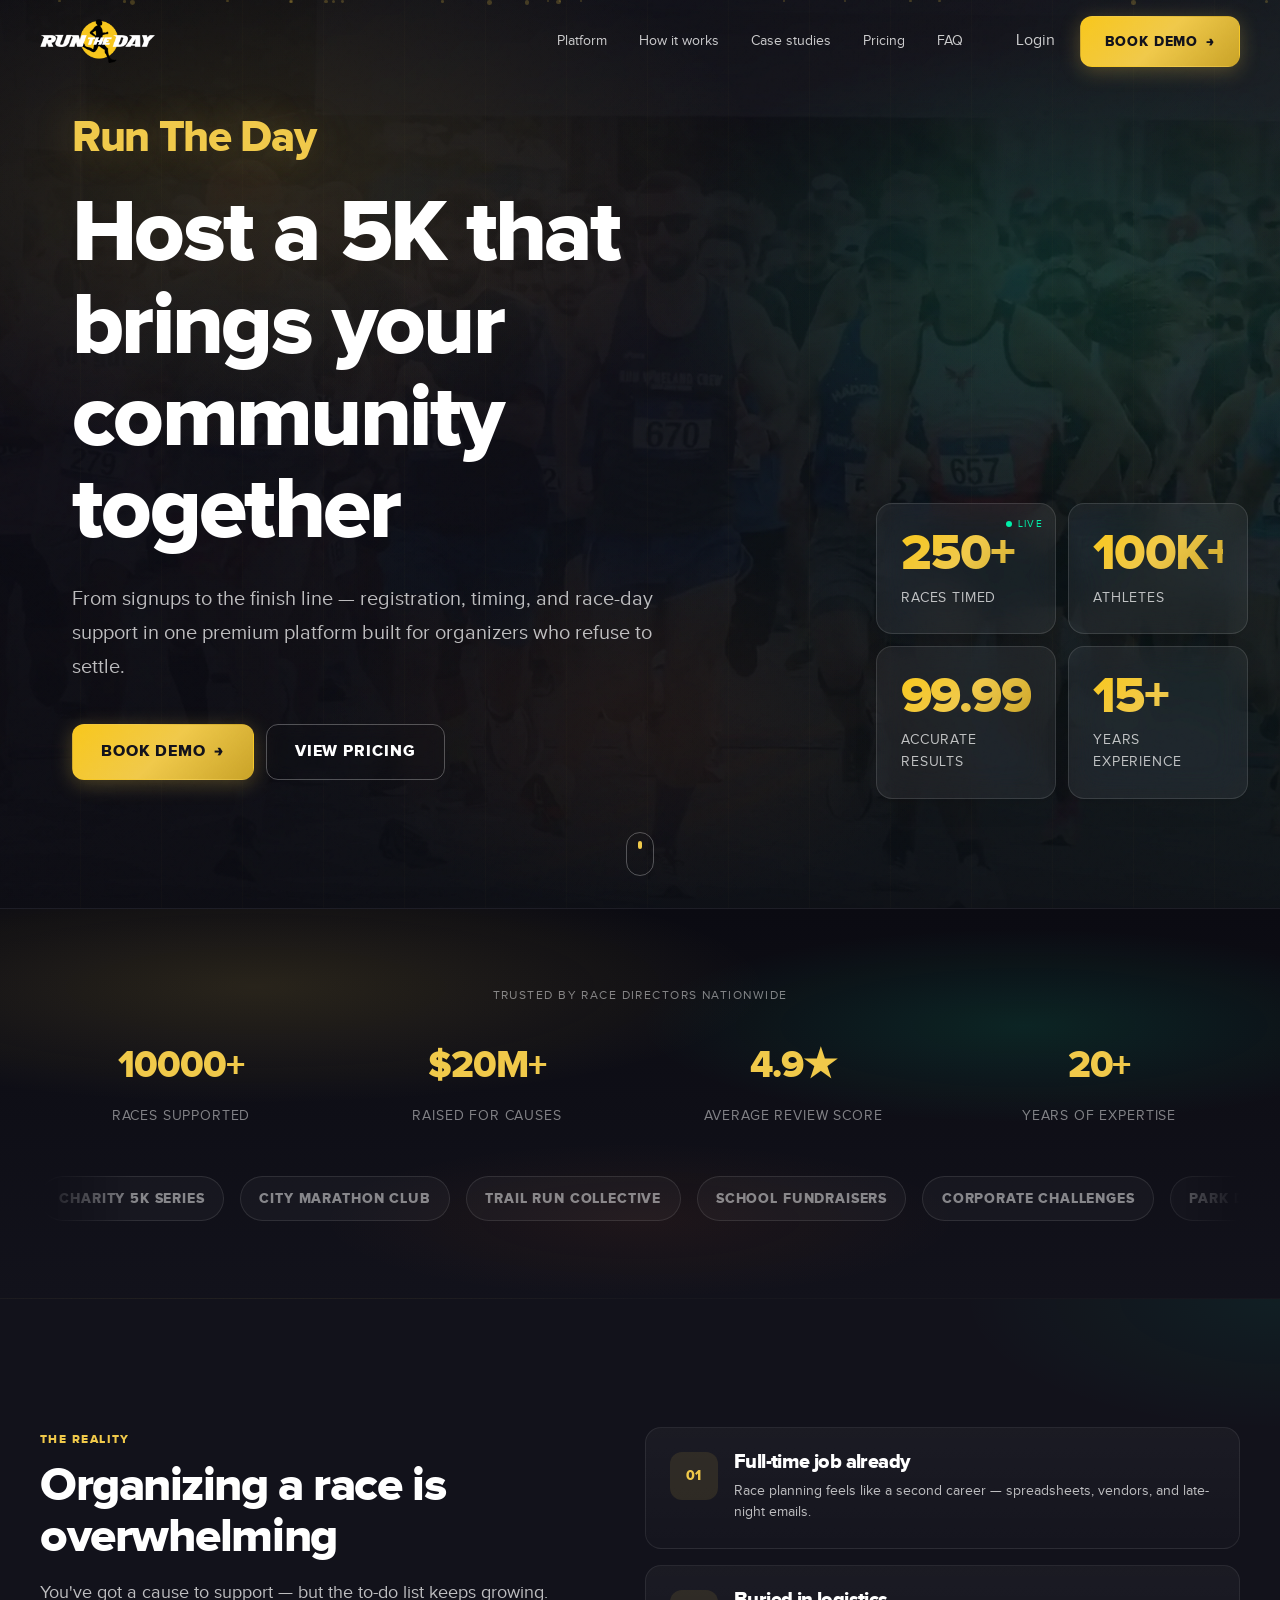
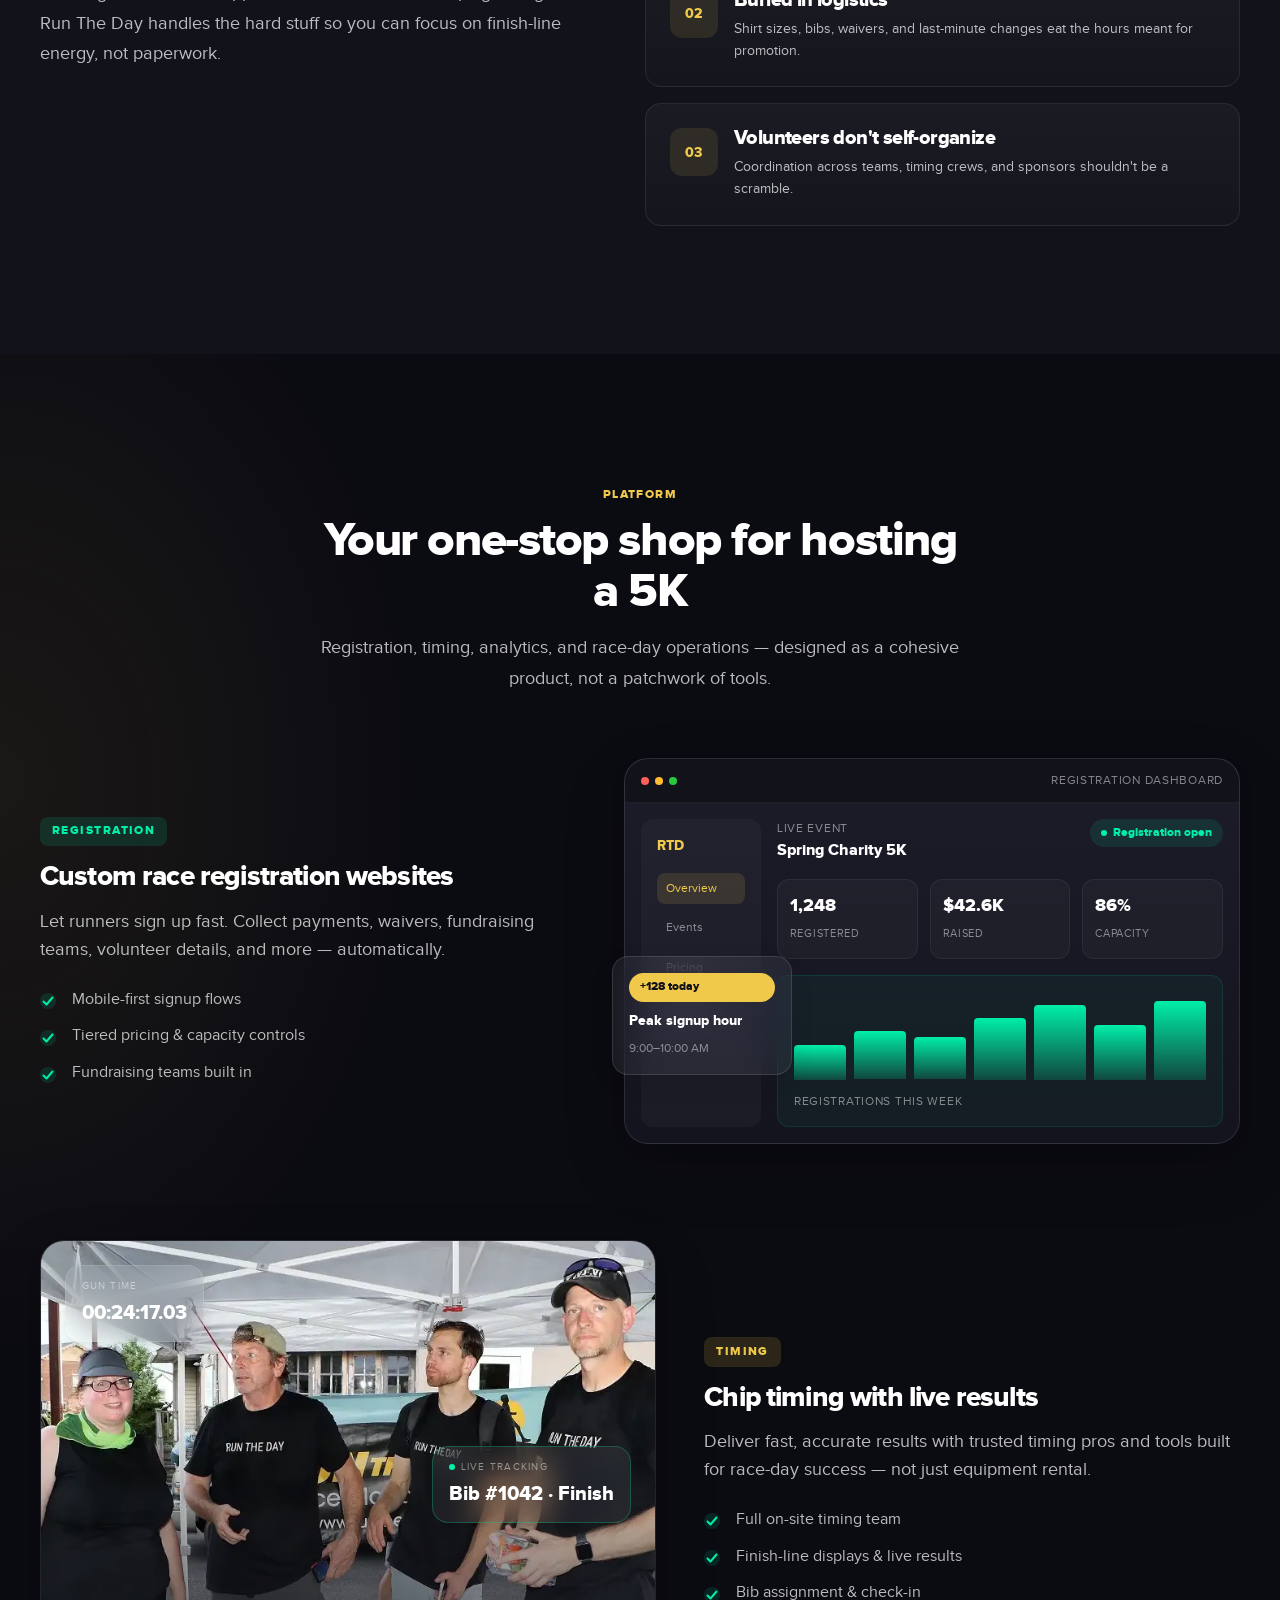
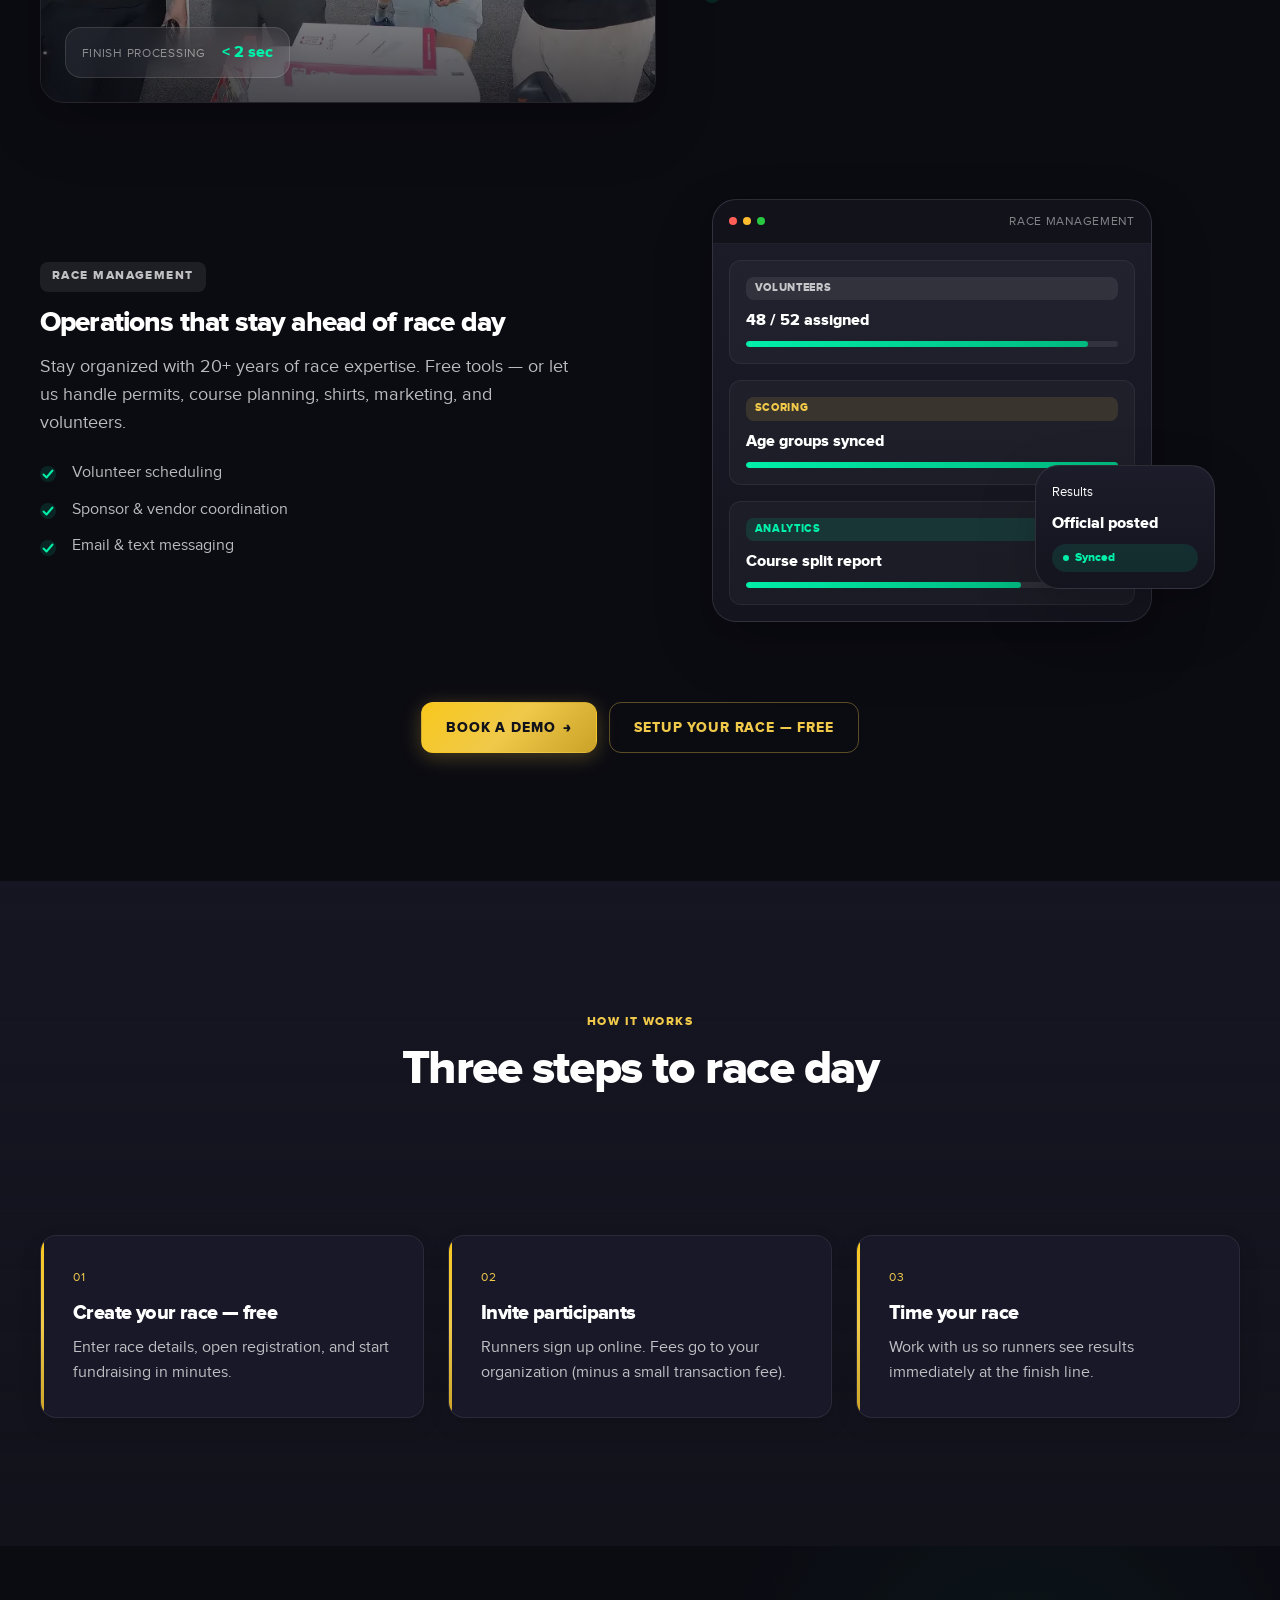
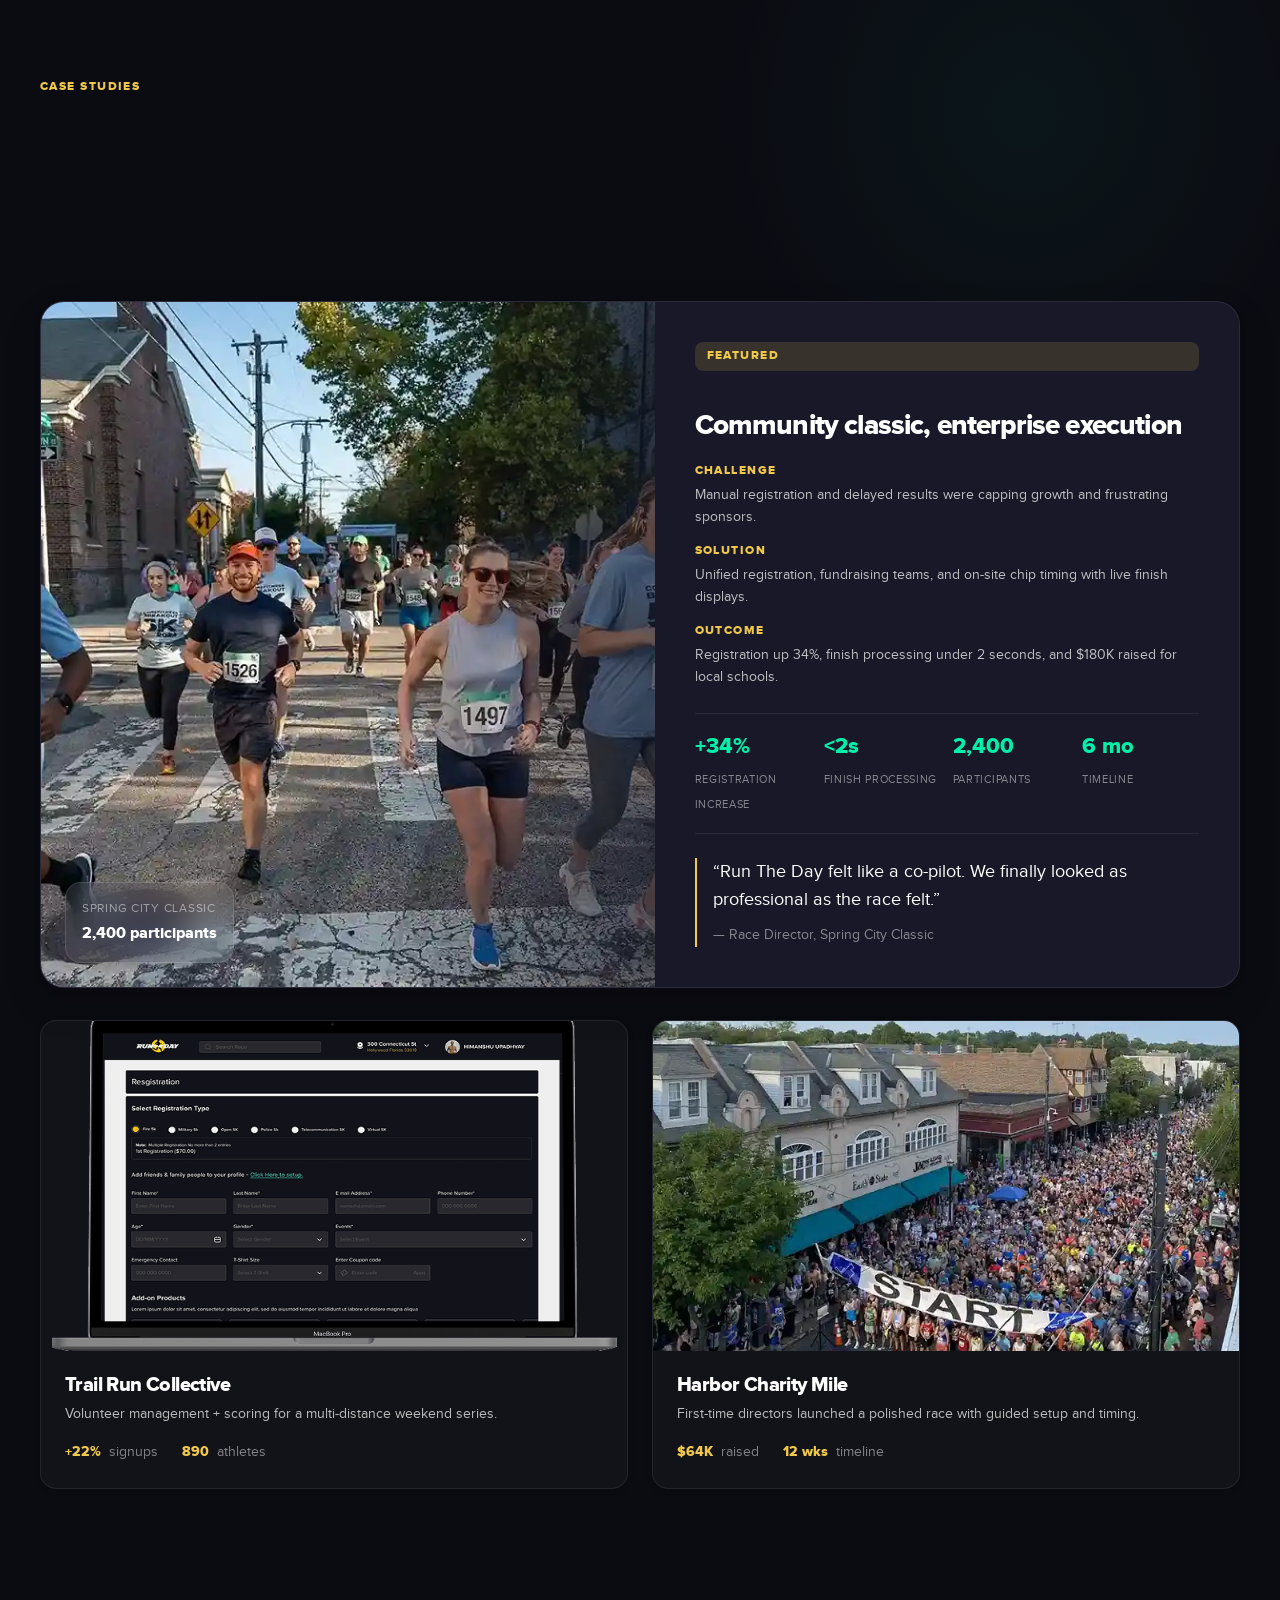
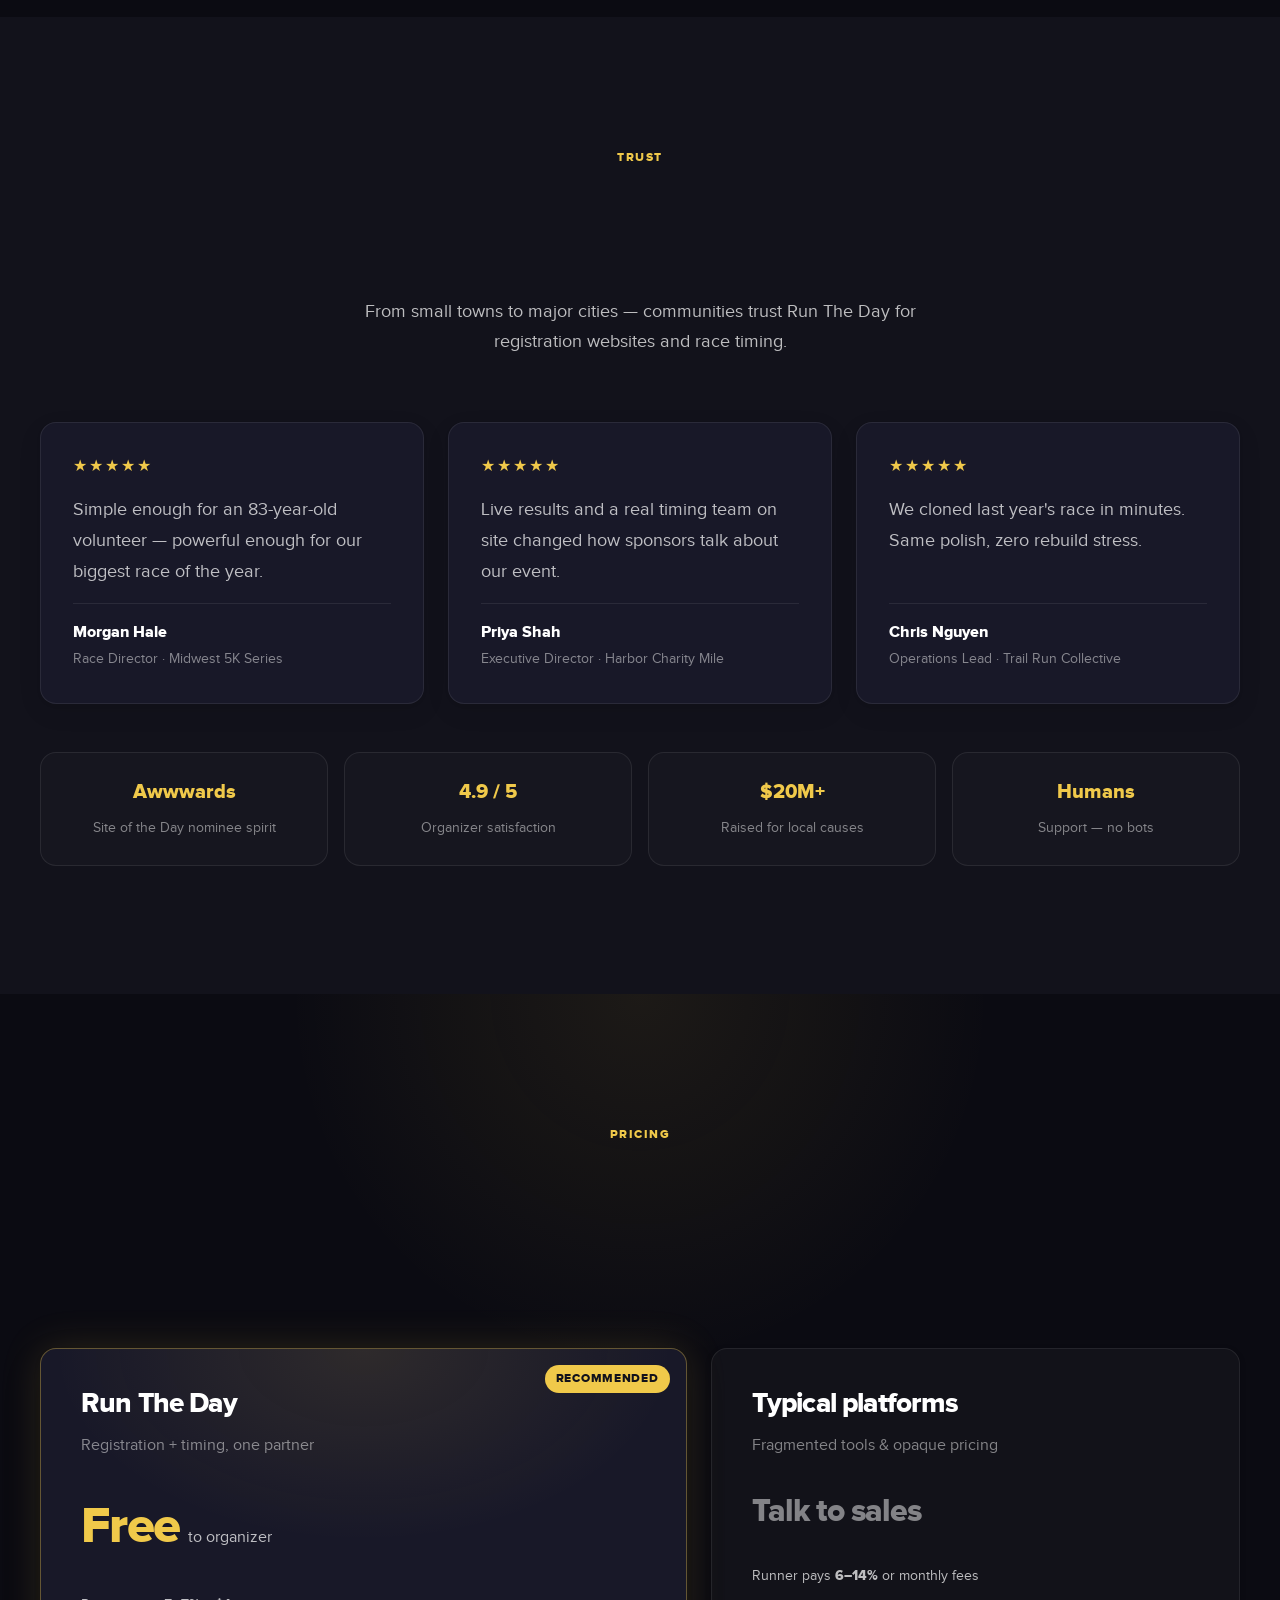
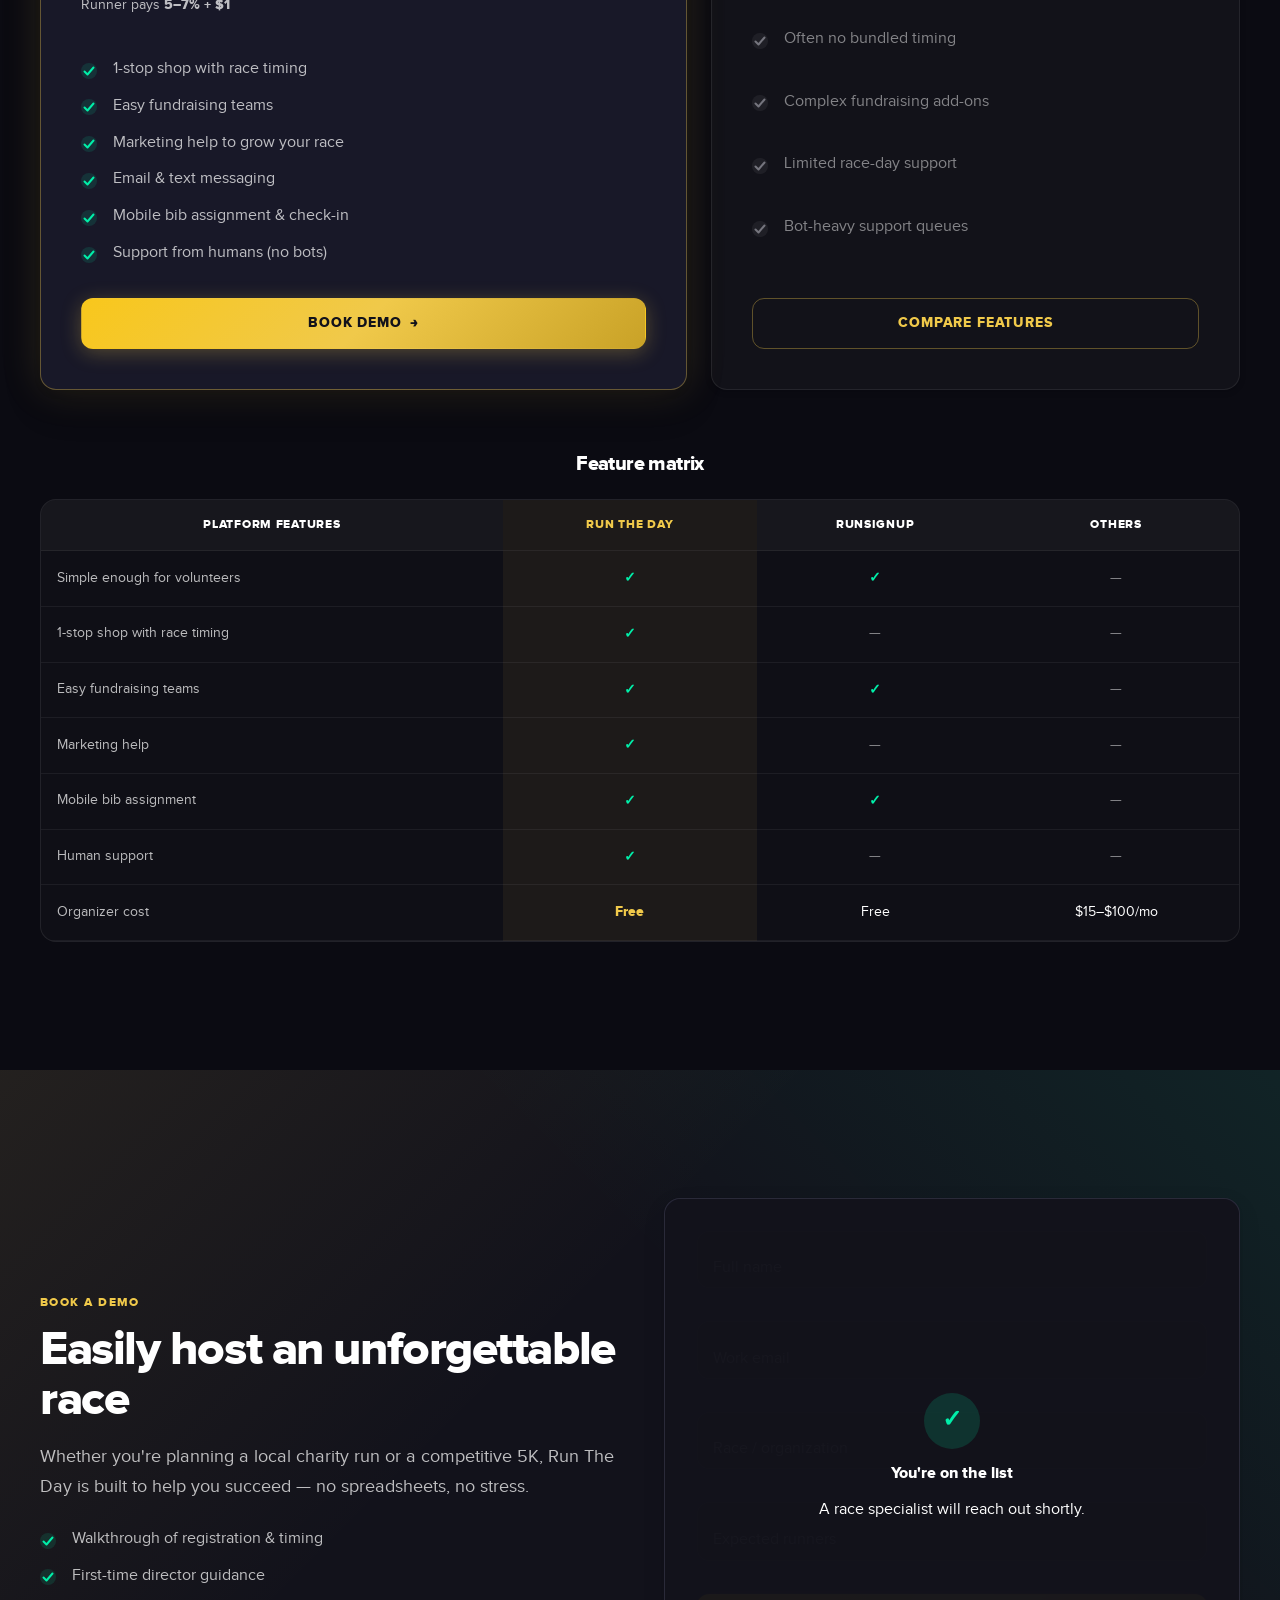
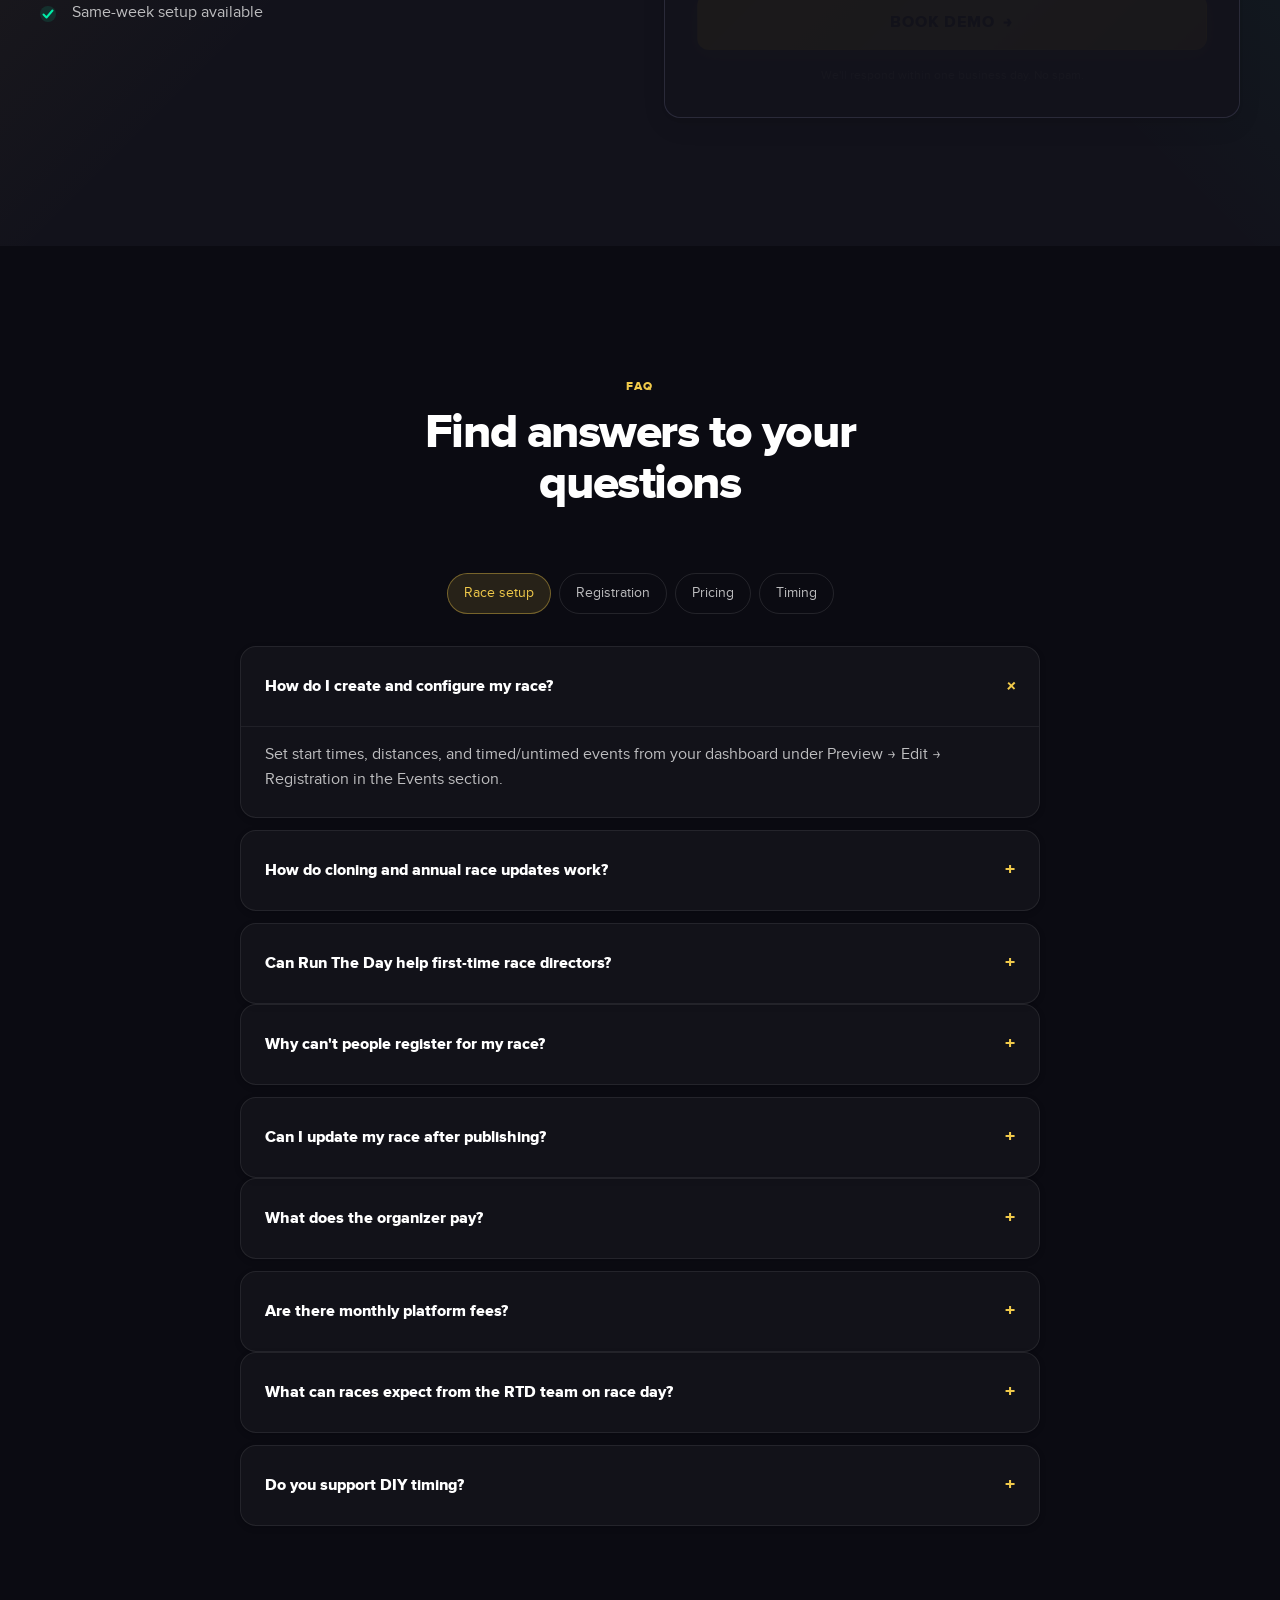
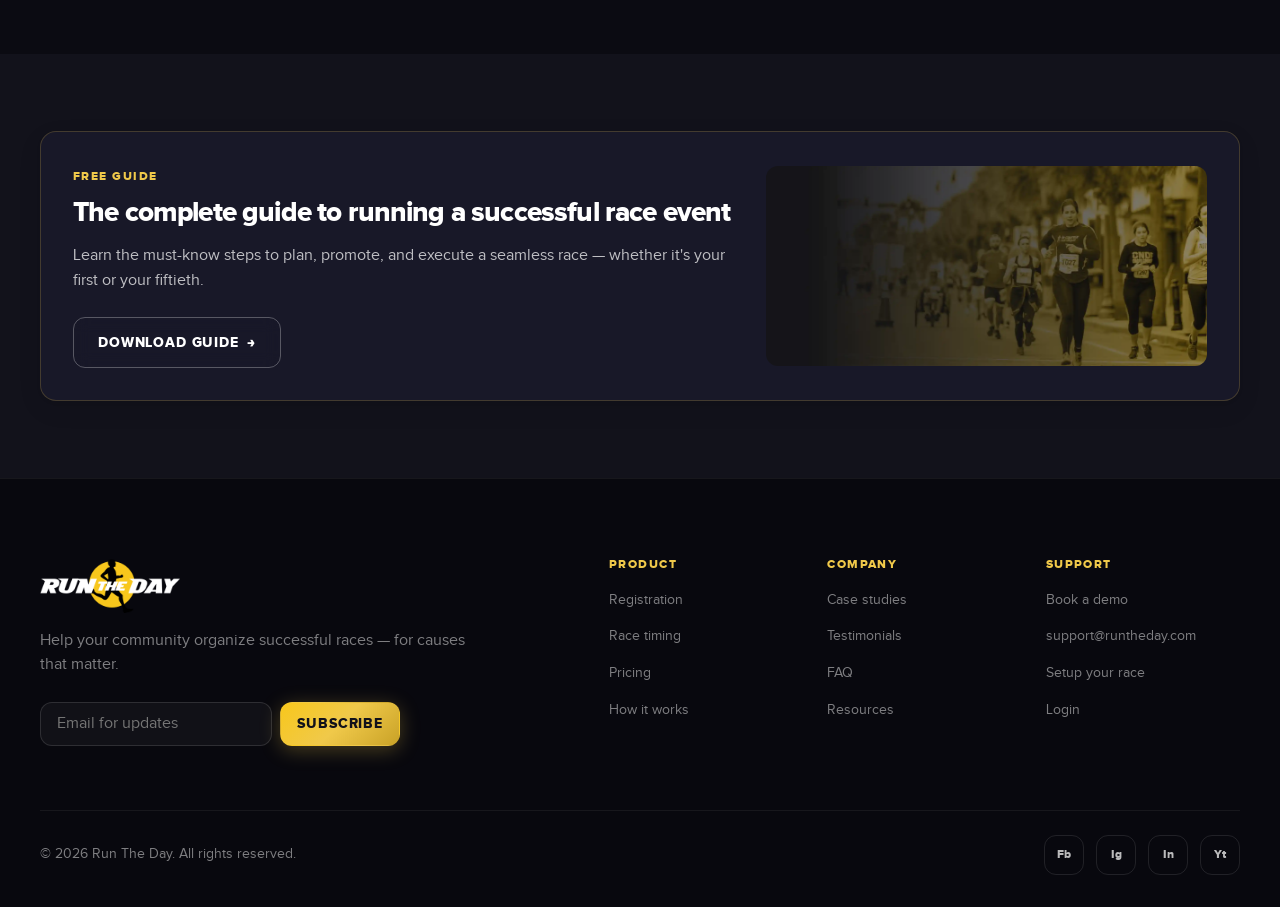
==== index.html @ 4a62841f "Redesign Run The Day homepage with premium sports editorial UI Preserve black/gold/teal branding and" ====
<!DOCTYPE html>
<html lang="en">
<head>
  <meta charset="UTF-8" />
  <meta name="viewport" content="width=device-width, initial-scale=1.0" />
  <meta name="description" content="Run The Day — race registration software and professional chip timing for 5Ks. One trusted partner from signup to finish line." />
  <meta name="theme-color" content="#12121b" />
  <title>Race Registration Software & Timing for 5Ks | Run The Day</title>
  <link rel="icon" href="assets/images/favicon.ico" type="image/png" />
  <link rel="preconnect" href="https://fonts.googleapis.com" />
  <link rel="preconnect" href="https://fonts.gstatic.com" crossorigin />
  <link href="https://fonts.googleapis.com/css2?family=Montserrat:wght@400;600;800&display=swap" rel="stylesheet" />
  <link rel="stylesheet" href="css/design-system.css" />
  <link rel="stylesheet" href="css/styles.css" />
</head>
<body>
  <a class="skip-link" href="#main">Skip to content</a>

  <!-- ========== NAVIGATION ========== -->
  <header class="site-header" id="site-header" data-scrolled="false">
    <nav class="nav container" aria-label="Primary">
      <a class="nav__brand" href="#top" aria-label="Run The Day home">
        <img src="assets/images/rtd-logo.png" alt="Run The Day" width="148" height="56" class="nav__logo" />
      </a>

      <button class="nav__toggle" type="button" aria-expanded="false" aria-controls="nav-menu" aria-label="Open menu">
        <span class="nav__toggle-bar"></span>
        <span class="nav__toggle-bar"></span>
        <span class="nav__toggle-bar"></span>
      </button>

      <div class="nav__menu" id="nav-menu">
        <ul class="nav__links">
          <li><a class="nav__link" href="#platform">Platform</a></li>
          <li><a class="nav__link" href="#how-it-works">How it works</a></li>
          <li><a class="nav__link" href="#case-studies">Case studies</a></li>
          <li><a class="nav__link" href="#pricing">Pricing</a></li>
          <li><a class="nav__link" href="#faq">FAQ</a></li>
        </ul>
        <div class="nav__actions">
          <a class="btn btn--text" href="#login">Login</a>
          <a class="btn btn--primary" href="#demo">Book Demo <span class="btn__arrow" aria-hidden="true">→</span></a>
        </div>
      </div>
    </nav>
  </header>

  <main id="main">
    <!-- ========== HERO ========== -->
    <section class="hero" id="top" aria-label="Hero">
      <div class="hero__media" data-parallax>
        <img
          class="hero__bg"
          src="assets/images/hero-bg.webp"
          alt=""
          aria-hidden="true"
          fetchpriority="high"
        />
        <div class="hero__overlay"></div>
        <div class="hero__mesh" aria-hidden="true"></div>
        <div class="hero__particles" aria-hidden="true" id="particles"></div>
        <div class="hero__track" aria-hidden="true"></div>
      </div>

      <div class="hero__content container">
        <p class="hero__brand reveal" data-reveal>Run The Day</p>
        <h1 class="hero__title reveal" data-reveal>
          Host a 5K that brings your community together
        </h1>
        <p class="hero__subtitle reveal" data-reveal>
          From signups to the finish line — registration, timing, and race-day support in one premium platform built for organizers who refuse to settle.
        </p>
        <div class="hero__cta reveal" data-reveal>
          <a class="btn btn--primary btn--lg" href="#demo">
            Book Demo <span class="btn__arrow" aria-hidden="true">→</span>
          </a>
          <a class="btn btn--secondary btn--lg" href="#pricing">View Pricing</a>
        </div>
      </div>

      <div class="hero__stats" aria-label="Key statistics">
        <article class="metric-card glass-card float-a reveal" data-reveal style="--delay: 0.1s">
          <span class="metric-card__value" data-count="250" data-suffix="+">0</span>
          <span class="metric-card__label">Races Timed</span>
          <span class="metric-card__live" aria-hidden="true"><i></i> Live</span>
        </article>
        <article class="metric-card glass-card float-b reveal" data-reveal style="--delay: 0.2s">
          <span class="metric-card__value" data-count="100" data-suffix="K+">0</span>
          <span class="metric-card__label">Athletes</span>
        </article>
        <article class="metric-card glass-card float-c reveal" data-reveal style="--delay: 0.3s">
          <span class="metric-card__value" data-count="99.99" data-suffix="%" data-decimals="2">0</span>
          <span class="metric-card__label">Accurate Results</span>
        </article>
        <article class="metric-card glass-card float-d reveal" data-reveal style="--delay: 0.4s">
          <span class="metric-card__value" data-count="15" data-suffix="+">0</span>
          <span class="metric-card__label">Years Experience</span>
        </article>
      </div>

      <a class="hero__scroll" href="#trust" aria-label="Scroll to content">
        <span></span>
      </a>
    </section>

    <!-- ========== TRUST BAR ========== -->
    <section class="trust-bar section-pad-sm" id="trust" aria-label="Trusted by organizers">
      <div class="container">
        <p class="trust-bar__eyebrow reveal" data-reveal>Trusted by race directors nationwide</p>
        <div class="trust-bar__grid reveal" data-reveal>
          <div class="trust-bar__stat">
            <strong data-count="10000" data-suffix="+">0</strong>
            <span>Races supported</span>
          </div>
          <div class="trust-bar__stat">
            <strong data-count="20" data-prefix="$" data-suffix="M+">0</strong>
            <span>Raised for causes</span>
          </div>
          <div class="trust-bar__stat">
            <strong data-count="4.9" data-decimals="1" data-suffix="★">0</strong>
            <span>Average review score</span>
          </div>
          <div class="trust-bar__stat">
            <strong data-count="20" data-suffix="+">0</strong>
            <span>Years of expertise</span>
          </div>
        </div>
        <div class="logo-marquee" aria-hidden="true">
          <div class="logo-marquee__track">
            <span class="logo-pill">Charity 5K Series</span>
            <span class="logo-pill">City Marathon Club</span>
            <span class="logo-pill">Trail Run Collective</span>
            <span class="logo-pill">School Fundraisers</span>
            <span class="logo-pill">Corporate Challenges</span>
            <span class="logo-pill">Park District Events</span>
            <span class="logo-pill">Charity 5K Series</span>
            <span class="logo-pill">City Marathon Club</span>
            <span class="logo-pill">Trail Run Collective</span>
            <span class="logo-pill">School Fundraisers</span>
            <span class="logo-pill">Corporate Challenges</span>
            <span class="logo-pill">Park District Events</span>
          </div>
        </div>
      </div>
    </section>

    <!-- ========== PROBLEM ========== -->
    <section class="problem section-pad" id="problem">
      <div class="container problem__grid">
        <div class="problem__copy">
          <p class="eyebrow reveal" data-reveal>The reality</p>
          <h2 class="reveal" data-reveal>Organizing a race is overwhelming</h2>
          <p class="lede reveal" data-reveal>
            You've got a cause to support — but the to-do list keeps growing. Run The Day handles the hard stuff so you can focus on finish-line energy, not paperwork.
          </p>
        </div>
        <ul class="problem__list">
          <li class="feature-card reveal" data-reveal>
            <span class="feature-card__icon" aria-hidden="true">01</span>
            <div>
              <h3>Full-time job already</h3>
              <p>Race planning feels like a second career — spreadsheets, vendors, and late-night emails.</p>
            </div>
          </li>
          <li class="feature-card reveal" data-reveal>
            <span class="feature-card__icon" aria-hidden="true">02</span>
            <div>
              <h3>Buried in logistics</h3>
              <p>Shirt sizes, bibs, waivers, and last-minute changes eat the hours meant for promotion.</p>
            </div>
          </li>
          <li class="feature-card reveal" data-reveal>
            <span class="feature-card__icon" aria-hidden="true">03</span>
            <div>
              <h3>Volunteers don't self-organize</h3>
              <p>Coordination across teams, timing crews, and sponsors shouldn't be a scramble.</p>
            </div>
          </li>
        </ul>
      </div>
    </section>

    <!-- ========== PLATFORM / PRODUCT SHOWCASE ========== -->
    <section class="platform section-pad" id="platform">
      <div class="container">
        <header class="section-header section-header--center">
          <p class="eyebrow reveal" data-reveal>Platform</p>
          <h2 class="reveal" data-reveal>Your one-stop shop for hosting a 5K</h2>
          <p class="lede reveal" data-reveal>
            Registration, timing, analytics, and race-day operations — designed as a cohesive product, not a patchwork of tools.
          </p>
        </header>

        <div class="showcase">
          <!-- Registration -->
          <article class="showcase__row reveal" data-reveal>
            <div class="showcase__copy">
              <span class="badge badge--teal">Registration</span>
              <h3>Custom race registration websites</h3>
              <p>Let runners sign up fast. Collect payments, waivers, fundraising teams, volunteer details, and more — automatically.</p>
              <ul class="checklist">
                <li>Mobile-first signup flows</li>
                <li>Tiered pricing & capacity controls</li>
                <li>Fundraising teams built in</li>
              </ul>
            </div>
            <div class="showcase__visual">
              <div class="mockup mockup--primary" data-tilt>
                <div class="mockup__chrome">
                  <span></span><span></span><span></span>
                  <em>Registration Dashboard</em>
                </div>
                <div class="mockup__body">
                  <div class="mock-dash">
                    <aside class="mock-dash__side">
                      <strong>RTD</strong>
                      <nav>
                        <span class="is-active">Overview</span>
                        <span>Events</span>
                        <span>Pricing</span>
                        <span>Waivers</span>
                      </nav>
                    </aside>
                    <div class="mock-dash__main">
                      <header>
                        <div>
                          <small>Live event</small>
                          <strong>Spring Charity 5K</strong>
                        </div>
                        <span class="pill pill--live"><i></i> Registration open</span>
                      </header>
                      <div class="mock-metrics">
                        <div><b>1,248</b><span>Registered</span></div>
                        <div><b>$42.6K</b><span>Raised</span></div>
                        <div><b>86%</b><span>Capacity</span></div>
                      </div>
                      <div class="mock-chart">
                        <div class="mock-chart__bars">
                          <i style="--h:40%"></i><i style="--h:55%"></i><i style="--h:48%"></i>
                          <i style="--h:70%"></i><i style="--h:85%"></i><i style="--h:62%"></i><i style="--h:90%"></i>
                        </div>
                        <p>Registrations this week</p>
                      </div>
                    </div>
                  </div>
                </div>
              </div>
              <div class="float-window glass-card" data-float>
                <span class="pill pill--gold">+128 today</span>
                <strong>Peak signup hour</strong>
                <p>9:00–10:00 AM</p>
              </div>
            </div>
          </article>

          <!-- Timing -->
          <article class="showcase__row showcase__row--reverse reveal" data-reveal>
            <div class="showcase__copy">
              <span class="badge badge--gold">Timing</span>
              <h3>Chip timing with live results</h3>
              <p>Deliver fast, accurate results with trusted timing pros and tools built for race-day success — not just equipment rental.</p>
              <ul class="checklist">
                <li>Full on-site timing team</li>
                <li>Finish-line displays & live results</li>
                <li>Bib assignment & check-in</li>
              </ul>
            </div>
            <div class="showcase__visual">
              <div class="image-frame" data-tilt>
                <img src="assets/images/stats-2.webp" alt="Athletes crossing the finish line with live timing overlays" loading="lazy" />
                <div class="image-frame__overlays">
                  <div class="hud-chip glass-card">
                    <span class="hud-chip__label">GUN TIME</span>
                    <strong>00:24:17.03</strong>
                  </div>
                  <div class="hud-chip glass-card hud-chip--teal">
                    <span class="hud-chip__label"><i></i> LIVE TRACKING</span>
                    <strong>Bib #1042 · Finish</strong>
                  </div>
                  <div class="hud-meta glass-card">
                    <span>Finish processing</span>
                    <strong>&lt; 2 sec</strong>
                  </div>
                </div>
              </div>
            </div>
          </article>

          <!-- Race Management -->
          <article class="showcase__row reveal" data-reveal>
            <div class="showcase__copy">
              <span class="badge">Race Management</span>
              <h3>Operations that stay ahead of race day</h3>
              <p>Stay organized with 20+ years of race expertise. Free tools — or let us handle permits, course planning, shirts, marketing, and volunteers.</p>
              <ul class="checklist">
                <li>Volunteer scheduling</li>
                <li>Sponsor & vendor coordination</li>
                <li>Email & text messaging</li>
              </ul>
            </div>
            <div class="showcase__visual showcase__visual--stack">
              <div class="mockup mockup--secondary" data-tilt>
                <div class="mockup__chrome">
                  <span></span><span></span><span></span>
                  <em>Race Management</em>
                </div>
                <div class="mockup__body mock-ops">
                  <div class="mock-ops__row">
                    <span class="tag">Volunteers</span>
                    <strong>48 / 52 assigned</strong>
                    <div class="progress"><i style="width:92%"></i></div>
                  </div>
                  <div class="mock-ops__row">
                    <span class="tag tag--gold">Scoring</span>
                    <strong>Age groups synced</strong>
                    <div class="progress"><i style="width:100%"></i></div>
                  </div>
                  <div class="mock-ops__row">
                    <span class="tag tag--teal">Analytics</span>
                    <strong>Course split report</strong>
                    <div class="progress"><i style="width:74%"></i></div>
                  </div>
                </div>
              </div>
              <div class="mockup mockup--mini glass-card" data-float>
                <small>Results</small>
                <strong>Official posted</strong>
                <span class="pill pill--live"><i></i> Synced</span>
              </div>
            </div>
          </article>
        </div>

        <div class="platform__cta reveal" data-reveal>
          <a class="btn btn--primary" href="#demo">Book a demo <span class="btn__arrow" aria-hidden="true">→</span></a>
          <a class="btn btn--ghost" href="#demo">Setup your race — free</a>
        </div>
      </div>
    </section>

    <!-- ========== HOW IT WORKS ========== -->
    <section class="how section-pad" id="how-it-works">
      <div class="container">
        <header class="section-header section-header--center">
          <p class="eyebrow reveal" data-reveal>How it works</p>
          <h2 class="reveal" data-reveal>Three steps to race day</h2>
          <p class="lede reveal" data-reveal">Launch registration, invite your community, and deliver results the moment athletes cross the line.</p>
        </header>

        <ol class="steps">
          <li class="primary-card step reveal" data-reveal>
            <span class="step__num">01</span>
            <h3>Create your race — free</h3>
            <p>Enter race details, open registration, and start fundraising in minutes.</p>
          </li>
          <li class="primary-card step reveal" data-reveal>
            <span class="step__num">02</span>
            <h3>Invite participants</h3>
            <p>Runners sign up online. Fees go to your organization (minus a small transaction fee).</p>
          </li>
          <li class="primary-card step reveal" data-reveal>
            <span class="step__num">03</span>
            <h3>Time your race</h3>
            <p>Work with us so runners see results immediately at the finish line.</p>
          </li>
        </ol>
      </div>
    </section>

    <!-- ========== CASE STUDIES ========== -->
    <section class="cases section-pad" id="case-studies">
      <div class="container">
        <header class="section-header">
          <p class="eyebrow reveal" data-reveal>Case studies</p>
          <h2 class="reveal" data-reveal">Proven on the course</h2>
          <p class="lede reveal" data-reveal">From small-town fundraisers to city-wide series — outcomes that organizers can measure.</p>
        </header>

        <article class="case case--featured reveal" data-reveal>
          <div class="case__media">
            <img src="assets/images/host-race.webp" alt="Community 5K finish celebration" loading="lazy" />
            <div class="case__media-meta glass-card">
              <span>Spring City Classic</span>
              <strong>2,400 participants</strong>
            </div>
          </div>
          <div class="case__body">
            <span class="badge badge--gold">Featured</span>
            <h3>Community classic, enterprise execution</h3>
            <div class="case__blocks">
              <div>
                <h4>Challenge</h4>
                <p>Manual registration and delayed results were capping growth and frustrating sponsors.</p>
              </div>
              <div>
                <h4>Solution</h4>
                <p>Unified registration, fundraising teams, and on-site chip timing with live finish displays.</p>
              </div>
              <div>
                <h4>Outcome</h4>
                <p>Registration up 34%, finish processing under 2 seconds, and $180K raised for local schools.</p>
              </div>
            </div>
            <div class="case__metrics">
              <div><strong>+34%</strong><span>Registration increase</span></div>
              <div><strong>&lt;2s</strong><span>Finish processing</span></div>
              <div><strong>2,400</strong><span>Participants</span></div>
              <div><strong>6 mo</strong><span>Timeline</span></div>
            </div>
            <blockquote class="case__quote">
              <p>“Run The Day felt like a co-pilot. We finally looked as professional as the race felt.”</p>
              <footer>— Race Director, Spring City Classic</footer>
            </blockquote>
          </div>
        </article>

        <div class="case-grid">
          <article class="secondary-card case-card reveal" data-reveal>
            <img src="assets/images/stats-1.webp" alt="Trail race packing area" loading="lazy" />
            <div class="case-card__body">
              <h3>Trail Run Collective</h3>
              <p>Volunteer management + scoring for a multi-distance weekend series.</p>
              <div class="case-card__stats">
                <span><strong>+22%</strong> signups</span>
                <span><strong>890</strong> athletes</span>
              </div>
            </div>
          </article>
          <article class="secondary-card case-card reveal" data-reveal>
            <img src="assets/images/organize.webp" alt="Race organizers planning" loading="lazy" />
            <div class="case-card__body">
              <h3>Harbor Charity Mile</h3>
              <p>First-time directors launched a polished race with guided setup and timing.</p>
              <div class="case-card__stats">
                <span><strong>$64K</strong> raised</span>
                <span><strong>12 wks</strong> timeline</span>
              </div>
            </div>
          </article>
        </div>
      </div>
    </section>

    <!-- ========== SOCIAL PROOF ========== -->
    <section class="social section-pad" id="testimonials" aria-label="Testimonials and awards">
      <div class="container">
        <header class="section-header section-header--center">
          <p class="eyebrow reveal" data-reveal>Trust</p>
          <h2 class="reveal" data-reveal">We've supported over 10,000 races</h2>
          <p class="lede reveal" data-reveal>
            From small towns to major cities — communities trust Run The Day for registration websites and race timing.
          </p>
        </header>

        <div class="testimonial-grid">
          <figure class="primary-card testimonial reveal" data-reveal>
            <div class="testimonial__stars" aria-label="5 out of 5 stars">★★★★★</div>
            <blockquote>
              <p>Simple enough for an 83-year-old volunteer — powerful enough for our biggest race of the year.</p>
            </blockquote>
            <figcaption>
              <strong>Morgan Hale</strong>
              <span>Race Director · Midwest 5K Series</span>
            </figcaption>
          </figure>
          <figure class="primary-card testimonial reveal" data-reveal>
            <div class="testimonial__stars" aria-label="5 out of 5 stars">★★★★★</div>
            <blockquote>
              <p>Live results and a real timing team on site changed how sponsors talk about our event.</p>
            </blockquote>
            <figcaption>
              <strong>Priya Shah</strong>
              <span>Executive Director · Harbor Charity Mile</span>
            </figcaption>
          </figure>
          <figure class="primary-card testimonial reveal" data-reveal>
            <div class="testimonial__stars" aria-label="5 out of 5 stars">★★★★★</div>
            <blockquote>
              <p>We cloned last year's race in minutes. Same polish, zero rebuild stress.</p>
            </blockquote>
            <figcaption>
              <strong>Chris Nguyen</strong>
              <span>Operations Lead · Trail Run Collective</span>
            </figcaption>
          </figure>
        </div>

        <ul class="awards reveal" data-reveal>
          <li><strong>Awwwards</strong><span>Site of the Day nominee spirit</span></li>
          <li><strong>4.9 / 5</strong><span>Organizer satisfaction</span></li>
          <li><strong>$20M+</strong><span>Raised for local causes</span></li>
          <li><strong>Humans</strong><span>Support — no bots</span></li>
        </ul>
      </div>
    </section>

    <!-- ========== PRICING ========== -->
    <section class="pricing section-pad" id="pricing">
      <div class="container">
        <header class="section-header section-header--center">
          <p class="eyebrow reveal" data-reveal>Pricing</p>
          <h2 class="reveal" data-reveal">How we stack up</h2>
          <p class="lede reveal" data-reveal">Free for organizers. Transparent runner fees. Built for races under 5,000 participants.</p>
        </header>

        <div class="pricing-cards">
          <article class="primary-card price-card price-card--featured reveal" data-reveal>
            <div class="price-card__ribbon">Recommended</div>
            <h3>Run The Day</h3>
            <p class="price-card__tagline">Registration + timing, one partner</p>
            <div class="price-card__price">
              <span class="price-card__amount">Free</span>
              <span class="price-card__note">to organizer</span>
            </div>
            <p class="price-card__runner">Runner pays <strong>5–7% + $1</strong></p>
            <ul class="checklist">
              <li>1-stop shop with race timing</li>
              <li>Easy fundraising teams</li>
              <li>Marketing help to grow your race</li>
              <li>Email & text messaging</li>
              <li>Mobile bib assignment & check-in</li>
              <li>Support from humans (no bots)</li>
            </ul>
            <a class="btn btn--primary btn--block" href="#demo">Book Demo <span class="btn__arrow" aria-hidden="true">→</span></a>
          </article>

          <article class="secondary-card price-card reveal" data-reveal>
            <h3>Typical platforms</h3>
            <p class="price-card__tagline">Fragmented tools & opaque pricing</p>
            <div class="price-card__price">
              <span class="price-card__amount price-card__amount--muted">Talk to sales</span>
            </div>
            <p class="price-card__runner">Runner pays <strong>6–14%</strong> or monthly fees</p>
            <ul class="checklist checklist--muted">
              <li>Often no bundled timing</li>
              <li>Complex fundraising add-ons</li>
              <li>Limited race-day support</li>
              <li>Bot-heavy support queues</li>
            </ul>
            <a class="btn btn--ghost btn--block" href="#compare">Compare features</a>
          </article>
        </div>

        <div class="feature-matrix reveal" data-reveal id="compare">
          <h3 class="feature-matrix__title">Feature matrix</h3>
          <div class="table-wrap" role="region" aria-label="Platform comparison" tabindex="0">
            <table class="compare-table">
              <thead>
                <tr>
                  <th scope="col">Platform features</th>
                  <th scope="col" class="is-highlight">Run The Day</th>
                  <th scope="col">RunSignup</th>
                  <th scope="col">Others</th>
                </tr>
              </thead>
              <tbody>
                <tr>
                  <th scope="row">Simple enough for volunteers</th>
                  <td class="is-highlight"><span class="check" aria-label="Yes">✓</span></td>
                  <td><span class="check">✓</span></td>
                  <td><span class="dash">—</span></td>
                </tr>
                <tr>
                  <th scope="row">1-stop shop with race timing</th>
                  <td class="is-highlight"><span class="check" aria-label="Yes">✓</span></td>
                  <td><span class="dash">—</span></td>
                  <td><span class="dash">—</span></td>
                </tr>
                <tr>
                  <th scope="row">Easy fundraising teams</th>
                  <td class="is-highlight"><span class="check" aria-label="Yes">✓</span></td>
                  <td><span class="check">✓</span></td>
                  <td><span class="dash">—</span></td>
                </tr>
                <tr>
                  <th scope="row">Marketing help</th>
                  <td class="is-highlight"><span class="check" aria-label="Yes">✓</span></td>
                  <td><span class="dash">—</span></td>
                  <td><span class="dash">—</span></td>
                </tr>
                <tr>
                  <th scope="row">Mobile bib assignment</th>
                  <td class="is-highlight"><span class="check" aria-label="Yes">✓</span></td>
                  <td><span class="check">✓</span></td>
                  <td><span class="dash">—</span></td>
                </tr>
                <tr>
                  <th scope="row">Human support</th>
                  <td class="is-highlight"><span class="check" aria-label="Yes">✓</span></td>
                  <td><span class="dash">—</span></td>
                  <td><span class="dash">—</span></td>
                </tr>
                <tr>
                  <th scope="row">Organizer cost</th>
                  <td class="is-highlight"><strong>Free</strong></td>
                  <td>Free</td>
                  <td>$15–$100/mo</td>
                </tr>
              </tbody>
            </table>
          </div>
        </div>
      </div>
    </section>

    <!-- ========== CTA / FORM ========== -->
    <section class="cta-band section-pad" id="demo">
      <div class="container cta-band__grid">
        <div class="cta-band__copy">
          <p class="eyebrow reveal" data-reveal>Book a demo</p>
          <h2 class="reveal" data-reveal>Easily host an unforgettable race</h2>
          <p class="lede reveal" data-reveal>
            Whether you're planning a local charity run or a competitive 5K, Run The Day is built to help you succeed — no spreadsheets, no stress.
          </p>
          <ul class="checklist reveal" data-reveal>
            <li>Walkthrough of registration & timing</li>
            <li>First-time director guidance</li>
            <li>Same-week setup available</li>
          </ul>
        </div>

        <form class="primary-card demo-form reveal" data-reveal id="demo-form" novalidate>
          <div class="field">
            <input id="name" name="name" type="text" required placeholder=" " autocomplete="name" />
            <label for="name">Full name</label>
            <span class="field__error" role="alert"></span>
          </div>
          <div class="field">
            <input id="email" name="email" type="email" required placeholder=" " autocomplete="email" />
            <label for="email">Work email</label>
            <span class="field__error" role="alert"></span>
          </div>
          <div class="field">
            <input id="race" name="race" type="text" required placeholder=" " />
            <label for="race">Race / organization</label>
            <span class="field__error" role="alert"></span>
          </div>
          <div class="field">
            <select id="runners" name="runners" required>
              <option value="" disabled selected></option>
              <option value="under-100">Under 100</option>
              <option value="100-500">100–500</option>
              <option value="500-2000">500–2,000</option>
              <option value="2000-plus">2,000+</option>
            </select>
            <label for="runners">Expected runners</label>
            <span class="field__error" role="alert"></span>
          </div>
          <button class="btn btn--primary btn--block btn--lg" type="submit" data-loading-text="Sending…">
            Book Demo <span class="btn__arrow" aria-hidden="true">→</span>
          </button>
          <p class="form-note">We'll respond within one business day. No spam.</p>
          <div class="form-success" hidden role="status">
            <div class="form-success__icon" aria-hidden="true">✓</div>
            <strong>You're on the list</strong>
            <p>A race specialist will reach out shortly.</p>
          </div>
        </form>
      </div>
    </section>

    <!-- ========== FAQ ========== -->
    <section class="faq section-pad" id="faq">
      <div class="container container--narrow">
        <header class="section-header section-header--center">
          <p class="eyebrow reveal" data-reveal>FAQ</p>
          <h2 class="reveal" data-reveal>Find answers to your questions</h2>
        </header>

        <div class="faq__tabs reveal" data-reveal role="tablist" aria-label="FAQ categories">
          <button class="faq__tab is-active" role="tab" aria-selected="true" data-faq-tab="setup">Race setup</button>
          <button class="faq__tab" role="tab" aria-selected="false" data-faq-tab="registration">Registration</button>
          <button class="faq__tab" role="tab" aria-selected="false" data-faq-tab="pricing">Pricing</button>
          <button class="faq__tab" role="tab" aria-selected="false" data-faq-tab="timing">Timing</button>
        </div>

        <div class="faq__list" data-faq-panel="setup">
          <details class="faq-item secondary-card" open>
            <summary>How do I create and configure my race?</summary>
            <p>Set start times, distances, and timed/untimed events from your dashboard under Preview → Edit → Registration in the Events section.</p>
          </details>
          <details class="faq-item secondary-card">
            <summary>How do cloning and annual race updates work?</summary>
            <p>Build your race once. Each year, clone the event to launch next year's race instantly — same structure, fresh dates.</p>
          </details>
          <details class="faq-item secondary-card">
            <summary>Can Run The Day help first-time race directors?</summary>
            <p>Absolutely. First-time races are our specialty. Think of us as your race-day co-pilot — you handle the vision, we help you execute.</p>
          </details>
        </div>

        <div class="faq__list" data-faq-panel="registration" hidden>
          <details class="faq-item secondary-card">
            <summary>Why can't people register for my race?</summary>
            <p>Usually a gap between pricing tier dates or you've hit capacity. Check both under Preview → Edit → Registration.</p>
          </details>
          <details class="faq-item secondary-card">
            <summary>Can I update my race after publishing?</summary>
            <p>Yes — race info, images, sponsors, and waivers. The only thing you cannot change is the race URL.</p>
          </details>
        </div>

        <div class="faq__list" data-faq-panel="pricing" hidden>
          <details class="faq-item secondary-card">
            <summary>What does the organizer pay?</summary>
            <p>Run The Day is free to the organizer. Runners pay a transparent 5–7% + $1 transaction fee.</p>
          </details>
          <details class="faq-item secondary-card">
            <summary>Are there monthly platform fees?</summary>
            <p>No monthly fees for organizers. You keep costs predictable while we handle the technology.</p>
          </details>
        </div>

        <div class="faq__list" data-faq-panel="timing" hidden>
          <details class="faq-item secondary-card">
            <summary>What can races expect from the RTD team on race day?</summary>
            <p>A full timing team — not just equipment. Chip setup, mats, bib assignment, live results, finish-line displays, and on-site support from arrival.</p>
          </details>
          <details class="faq-item secondary-card">
            <summary>Do you support DIY timing?</summary>
            <p>We specialize in professional chip timing with humans on site. Ask us during your demo which option fits your event size.</p>
          </details>
        </div>
      </div>
    </section>

    <!-- ========== GUIDE ========== -->
    <section class="guide section-pad-sm" id="guide">
      <div class="container">
        <div class="guide__card primary-card reveal" data-reveal>
          <div class="guide__copy">
            <p class="eyebrow">Free guide</p>
            <h2>The complete guide to running a successful race event</h2>
            <p>Learn the must-know steps to plan, promote, and execute a seamless race — whether it's your first or your fiftieth.</p>
            <a class="btn btn--secondary" href="#demo">Download guide <span class="btn__arrow" aria-hidden="true">→</span></a>
          </div>
          <div class="guide__visual" aria-hidden="true">
            <img src="assets/images/email-banner.webp" alt="" loading="lazy" />
          </div>
        </div>
      </div>
    </section>
  </main>

  <!-- ========== FOOTER ========== -->
  <footer class="site-footer" id="login">
    <div class="container">
      <div class="footer__top">
        <div class="footer__brand">
          <img src="assets/images/rtd-logo.png" alt="Run The Day" width="140" height="52" />
          <p>Help your community organize successful races — for causes that matter.</p>
          <form class="newsletter" id="newsletter-form">
            <label class="sr-only" for="newsletter-email">Email for newsletter</label>
            <input id="newsletter-email" type="email" required placeholder="Email for updates" autocomplete="email" />
            <button class="btn btn--primary btn--sm" type="submit">Subscribe</button>
          </form>
        </div>
        <div class="footer__cols">
          <div>
            <h3>Product</h3>
            <ul>
              <li><a href="#platform">Registration</a></li>
              <li><a href="#platform">Race timing</a></li>
              <li><a href="#pricing">Pricing</a></li>
              <li><a href="#how-it-works">How it works</a></li>
            </ul>
          </div>
          <div>
            <h3>Company</h3>
            <ul>
              <li><a href="#case-studies">Case studies</a></li>
              <li><a href="#testimonials">Testimonials</a></li>
              <li><a href="#faq">FAQ</a></li>
              <li><a href="#guide">Resources</a></li>
            </ul>
          </div>
          <div>
            <h3>Support</h3>
            <ul>
              <li><a href="#demo">Book a demo</a></li>
              <li><a href="mailto:support@runtheday.com">support@runtheday.com</a></li>
              <li><a href="#demo">Setup your race</a></li>
              <li><a href="#login">Login</a></li>
            </ul>
          </div>
        </div>
      </div>
      <div class="footer__bottom">
        <p>© <span id="year"></span> Run The Day. All rights reserved.</p>
        <div class="footer__social">
          <a href="https://www.facebook.com" aria-label="Facebook" rel="noopener noreferrer" target="_blank">Fb</a>
          <a href="https://www.instagram.com" aria-label="Instagram" rel="noopener noreferrer" target="_blank">Ig</a>
          <a href="https://www.linkedin.com" aria-label="LinkedIn" rel="noopener noreferrer" target="_blank">In</a>
          <a href="https://www.youtube.com" aria-label="YouTube" rel="noopener noreferrer" target="_blank">Yt</a>
        </div>
      </div>
    </div>
  </footer>

  <script src="js/main.js" defer></script>
</body>
</html>
---- css/design-system.css ----
/* ==========================================================================
   Run The Day — Design System
   Brand-preserving tokens: Black · Gold · Teal · Proxima Nova
   8px spacing scale · Soft layered elevation · Unified card system
   ========================================================================== */

@font-face {
  font-family: "Proxima Nova";
  src: url("../assets/fonts/Proxima-Nova-Regular.woff2") format("woff2");
  font-weight: 400;
  font-style: normal;
  font-display: swap;
}

@font-face {
  font-family: "Proxima Nova";
  src: url("../assets/fonts/Proxima-Nova-Extrabold.woff2") format("woff2");
  font-weight: 800;
  font-style: normal;
  font-display: swap;
}

:root {
  /* Brand */
  --color-black: #12121b;
  --color-black-deep: #0b0b12;
  --color-black-elevated: #181828;
  --color-black-soft: #1e1e2e;
  --color-gold: #f0c94a;
  --color-gold-bright: #f8c71c;
  --color-gold-soft: #faeec7;
  --color-gold-muted: #c9a227;
  --color-teal: #00efa9;
  --color-teal-soft: #50e3c3;
  --color-teal-deep: #00b87f;
  --color-orange: #fa6b1e;

  /* Neutrals */
  --color-white: #ffffff;
  --color-off-white: #f7f7f8;
  --color-gray-50: #f4f4f5;
  --color-gray-100: #e7e7e8;
  --color-gray-200: #d0d0d4;
  --color-gray-300: #a8a8b0;
  --color-gray-400: #75757e;
  --color-gray-500: #57575e;
  --color-gray-600: #3c3c46;
  --color-gray-700: #2a2a34;

  /* Surfaces */
  --surface-base: var(--color-black);
  --surface-raised: var(--color-black-elevated);
  --surface-overlay: rgba(18, 18, 27, 0.72);
  --surface-glass: rgba(255, 255, 255, 0.06);
  --surface-glass-border: rgba(255, 255, 255, 0.12);
  --surface-light: var(--color-off-white);
  --surface-card: var(--color-white);

  /* Text */
  --text-primary: var(--color-white);
  --text-secondary: rgba(255, 255, 255, 0.72);
  --text-tertiary: rgba(255, 255, 255, 0.48);
  --text-inverse: var(--color-black);
  --text-muted: var(--color-gray-500);
  --text-body-light: var(--color-gray-600);

  /* Gradients */
  --gradient-hero: linear-gradient(
    135deg,
    rgba(11, 11, 18, 0.92) 0%,
    rgba(18, 18, 27, 0.75) 45%,
    rgba(0, 184, 127, 0.18) 100%
  );
  --gradient-gold: linear-gradient(135deg, var(--color-gold-bright) 0%, var(--color-gold) 50%, var(--color-gold-muted) 100%);
  --gradient-teal: linear-gradient(135deg, var(--color-teal) 0%, var(--color-teal-deep) 100%);
  --gradient-mesh: radial-gradient(ellipse 80% 60% at 20% 20%, rgba(240, 201, 74, 0.12), transparent 50%),
    radial-gradient(ellipse 60% 50% at 80% 30%, rgba(0, 239, 169, 0.1), transparent 50%),
    radial-gradient(ellipse 50% 40% at 50% 80%, rgba(250, 107, 30, 0.06), transparent 50%);
  --gradient-track: repeating-linear-gradient(
    90deg,
    transparent,
    transparent 80px,
    rgba(240, 201, 74, 0.03) 80px,
    rgba(240, 201, 74, 0.03) 81px
  );

  /* Typography scale */
  --font-family: "Proxima Nova", "Montserrat", "Segoe UI", sans-serif;
  --font-weight-regular: 400;
  --font-weight-bold: 800;

  --text-display: clamp(3rem, 7vw, 5.5rem);
  --text-h1: clamp(2.5rem, 5vw, 4rem);
  --text-h2: clamp(2rem, 4vw, 3rem);
  --text-h3: clamp(1.375rem, 2.5vw, 1.75rem);
  --text-h4: 1.25rem;
  --text-body-lg: 1.125rem;
  --text-body: 1rem;
  --text-caption: 0.875rem;
  --text-label: 0.75rem;
  --text-stat: clamp(2rem, 4vw, 3.25rem);

  --leading-tight: 1.05;
  --leading-snug: 1.2;
  --leading-normal: 1.55;
  --leading-relaxed: 1.7;

  --tracking-tight: -0.03em;
  --tracking-normal: 0;
  --tracking-wide: 0.06em;
  --tracking-wider: 0.12em;

  /* 8px spacing system */
  --space-1: 0.25rem; /* 4 */
  --space-2: 0.5rem; /* 8 */
  --space-3: 0.75rem; /* 12 */
  --space-4: 1rem; /* 16 */
  --space-5: 1.5rem; /* 24 */
  --space-6: 2rem; /* 32 */
  --space-7: 2.5rem; /* 40 */
  --space-8: 3rem; /* 48 */
  --space-9: 4rem; /* 64 */
  --space-10: 5rem; /* 80 */
  --space-11: 6rem; /* 96 */
  --space-12: 8rem; /* 128 */

  --section-pad-y: clamp(5rem, 10vw, 8rem);
  --section-pad-x: clamp(1.25rem, 5vw, 2rem);
  --container: 1200px;
  --container-wide: 1400px;

  /* Radii — unified */
  --radius-sm: 8px;
  --radius-md: 12px;
  --radius-lg: 16px;
  --radius-xl: 24px;
  --radius-full: 9999px;

  /* Soft layered shadows */
  --shadow-sm: 0 1px 2px rgba(0, 0, 0, 0.04), 0 2px 8px rgba(0, 0, 0, 0.06);
  --shadow-md: 0 2px 4px rgba(0, 0, 0, 0.04), 0 8px 24px rgba(0, 0, 0, 0.08);
  --shadow-lg: 0 4px 8px rgba(0, 0, 0, 0.04), 0 16px 40px rgba(0, 0, 0, 0.12);
  --shadow-float: 0 8px 16px rgba(0, 0, 0, 0.06), 0 24px 64px rgba(0, 0, 0, 0.16);
  --shadow-gold: 0 4px 20px rgba(240, 201, 74, 0.28);
  --shadow-teal: 0 4px 20px rgba(0, 239, 169, 0.22);
  --shadow-glow-gold: 0 0 40px rgba(240, 201, 74, 0.15);

  /* Motion */
  --ease-out: cubic-bezier(0.16, 1, 0.3, 1);
  --ease-in-out: cubic-bezier(0.65, 0, 0.35, 1);
  --duration-fast: 200ms;
  --duration-base: 320ms;
  --duration-slow: 480ms;

  /* Z-index */
  --z-nav: 1000;
  --z-overlay: 900;
  --z-modal: 1100;

  /* Borders */
  --border-subtle: 1px solid rgba(255, 255, 255, 0.08);
  --border-light: 1px solid var(--color-gray-100);
  --border-gold: 1px solid rgba(240, 201, 74, 0.35);
}

@media (prefers-reduced-motion: reduce) {
  :root {
    --duration-fast: 0ms;
    --duration-base: 0ms;
    --duration-slow: 0ms;
  }
}
---- css/styles.css ----
/* ==========================================================================
   Run The Day — Homepage Styles
   Premium sports editorial · Black / Gold / Teal
   ========================================================================== */

*,
*::before,
*::after {
  box-sizing: border-box;
  margin: 0;
  padding: 0;
}

html {
  scroll-behavior: smooth;
  -webkit-text-size-adjust: 100%;
}

@media (prefers-reduced-motion: reduce) {
  html { scroll-behavior: auto; }
  *,
  *::before,
  *::after {
    animation-duration: 0.01ms !important;
    animation-iteration-count: 1 !important;
    transition-duration: 0.01ms !important;
  }
}

body {
  font-family: var(--font-family);
  font-weight: var(--font-weight-regular);
  font-size: var(--text-body);
  line-height: var(--leading-normal);
  color: var(--text-primary);
  background: var(--color-black-deep);
  overflow-x: hidden;
  -webkit-font-smoothing: antialiased;
}

img {
  max-width: 100%;
  height: auto;
  display: block;
}

a {
  color: inherit;
  text-decoration: none;
}

ul, ol { list-style: none; }

button, input, select {
  font: inherit;
  color: inherit;
}

:focus-visible {
  outline: 2px solid var(--color-gold);
  outline-offset: 3px;
}

.sr-only {
  position: absolute;
  width: 1px;
  height: 1px;
  padding: 0;
  margin: -1px;
  overflow: hidden;
  clip: rect(0, 0, 0, 0);
  white-space: nowrap;
  border: 0;
}

.skip-link {
  position: absolute;
  left: var(--space-4);
  top: -100%;
  z-index: 2000;
  background: var(--color-gold);
  color: var(--color-black);
  padding: var(--space-2) var(--space-4);
  border-radius: var(--radius-sm);
  font-weight: var(--font-weight-bold);
}

.skip-link:focus {
  top: var(--space-4);
}

/* --------------------------------------------------------------------------
   Layout
   -------------------------------------------------------------------------- */

.container {
  width: min(100% - (var(--section-pad-x) * 2), var(--container));
  margin-inline: auto;
}

.container--narrow {
  width: min(100% - (var(--section-pad-x) * 2), 800px);
}

.section-pad {
  padding-block: var(--section-pad-y);
}

.section-pad-sm {
  padding-block: clamp(3rem, 6vw, 5rem);
}

.section-header {
  max-width: 40rem;
  margin-bottom: var(--space-9);
}

.section-header--center {
  margin-inline: auto;
  text-align: center;
}

.eyebrow {
  display: inline-block;
  font-size: var(--text-label);
  font-weight: var(--font-weight-bold);
  letter-spacing: var(--tracking-wider);
  text-transform: uppercase;
  color: var(--color-gold);
  margin-bottom: var(--space-3);
}

.lede {
  font-size: var(--text-body-lg);
  color: var(--text-secondary);
  line-height: var(--leading-relaxed);
  margin-top: var(--space-4);
}

h1, h2, h3, h4 {
  font-weight: var(--font-weight-bold);
  line-height: var(--leading-tight);
  letter-spacing: var(--tracking-tight);
}

h2 { font-size: var(--text-h2); }
h3 { font-size: var(--text-h3); }
h4 { font-size: var(--text-h4); }

/* --------------------------------------------------------------------------
   Buttons
   -------------------------------------------------------------------------- */

.btn {
  --btn-bg: transparent;
  --btn-color: var(--color-white);
  --btn-border: transparent;
  --btn-shadow: none;
  position: relative;
  display: inline-flex;
  align-items: center;
  justify-content: center;
  gap: var(--space-2);
  min-height: 48px;
  padding: 0.85rem 1.5rem;
  border-radius: var(--radius-md);
  border: 1px solid var(--btn-border);
  background: var(--btn-bg);
  color: var(--btn-color);
  font-weight: var(--font-weight-bold);
  font-size: var(--text-caption);
  letter-spacing: var(--tracking-wide);
  text-transform: uppercase;
  cursor: pointer;
  box-shadow: var(--btn-shadow);
  transition:
    transform var(--duration-fast) var(--ease-out),
    box-shadow var(--duration-base) var(--ease-out),
    background var(--duration-fast) var(--ease-out),
    border-color var(--duration-fast) var(--ease-out),
    color var(--duration-fast) var(--ease-out);
  overflow: hidden;
  isolation: isolate;
}

.btn__arrow {
  display: inline-block;
  transition: transform var(--duration-fast) var(--ease-out);
}

.btn:hover .btn__arrow {
  transform: translateX(4px);
}

.btn:hover {
  transform: translateY(-2px);
}

.btn:active {
  transform: translateY(0);
}

.btn--primary {
  --btn-bg: var(--gradient-gold);
  --btn-color: var(--color-black);
  --btn-shadow: var(--shadow-gold);
  background-image: var(--gradient-gold);
}

.btn--primary:hover {
  --btn-shadow: var(--shadow-gold), var(--shadow-glow-gold);
}

.btn--secondary {
  --btn-bg: transparent;
  --btn-color: var(--color-white);
  --btn-border: rgba(255, 255, 255, 0.28);
  backdrop-filter: blur(8px);
}

.btn--secondary:hover {
  --btn-border: var(--color-gold);
  --btn-color: var(--color-gold);
}

.btn--ghost {
  --btn-color: var(--color-gold);
  --btn-border: rgba(240, 201, 74, 0.35);
}

.btn--ghost:hover {
  --btn-bg: rgba(240, 201, 74, 0.08);
}

.btn--text {
  --btn-color: rgba(255, 255, 255, 0.78);
  min-height: auto;
  padding: var(--space-2) var(--space-3);
  text-transform: none;
  letter-spacing: 0;
  font-weight: var(--font-weight-regular);
  font-size: var(--text-body);
}

.btn--text:hover {
  --btn-color: var(--color-white);
  transform: none;
}

.btn--lg {
  min-height: 56px;
  padding-inline: 1.75rem;
  font-size: var(--text-body);
}

.btn--sm {
  min-height: 40px;
  padding: 0.5rem 1rem;
}

.btn--block {
  width: 100%;
}

.btn.is-loading {
  pointer-events: none;
  opacity: 0.8;
}

.btn.is-loading::after {
  content: "";
  width: 1rem;
  height: 1rem;
  margin-left: var(--space-2);
  border: 2px solid currentColor;
  border-right-color: transparent;
  border-radius: 50%;
  animation: spin 0.6s linear infinite;
}

@keyframes spin {
  to { transform: rotate(360deg); }
}

/* Ripple */
.btn .ripple {
  position: absolute;
  border-radius: 50%;
  background: rgba(255, 255, 255, 0.35);
  transform: scale(0);
  animation: ripple 0.5s var(--ease-out);
  pointer-events: none;
  z-index: 0;
}

@keyframes ripple {
  to {
    transform: scale(4);
    opacity: 0;
  }
}

/* --------------------------------------------------------------------------
   Cards — Primary / Secondary / Feature / Glass / Metric
   -------------------------------------------------------------------------- */

.primary-card,
.secondary-card,
.feature-card,
.glass-card,
.metric-card {
  border-radius: var(--radius-lg);
  transition:
    transform var(--duration-base) var(--ease-out),
    box-shadow var(--duration-base) var(--ease-out),
    border-color var(--duration-base) var(--ease-out);
}

.primary-card {
  background: var(--surface-raised);
  border: var(--border-subtle);
  box-shadow: var(--shadow-md);
  padding: var(--space-6);
}

.secondary-card {
  background: rgba(255, 255, 255, 0.03);
  border: var(--border-subtle);
  box-shadow: var(--shadow-sm);
}

.feature-card {
  display: flex;
  gap: var(--space-4);
  padding: var(--space-5);
  background: linear-gradient(180deg, rgba(255, 255, 255, 0.04), rgba(255, 255, 255, 0.015));
  border: var(--border-subtle);
}

.feature-card:hover {
  transform: translateY(-4px);
  box-shadow: var(--shadow-md);
  border-color: rgba(240, 201, 74, 0.25);
}

.feature-card__icon {
  flex-shrink: 0;
  width: 48px;
  height: 48px;
  display: grid;
  place-items: center;
  border-radius: var(--radius-md);
  background: rgba(240, 201, 74, 0.1);
  color: var(--color-gold);
  font-weight: var(--font-weight-bold);
  font-size: var(--text-caption);
}

.feature-card h3 {
  font-size: var(--text-h4);
  margin-bottom: var(--space-2);
}

.feature-card p {
  color: var(--text-secondary);
  font-size: var(--text-caption);
}

.glass-card {
  background: var(--surface-glass);
  border: 1px solid var(--surface-glass-border);
  backdrop-filter: blur(16px) saturate(140%);
  -webkit-backdrop-filter: blur(16px) saturate(140%);
  box-shadow: var(--shadow-md);
}

.metric-card {
  position: relative;
  padding: var(--space-5);
  min-width: 160px;
}

.metric-card__value {
  display: block;
  font-size: var(--text-stat);
  font-weight: var(--font-weight-bold);
  letter-spacing: var(--tracking-tight);
  background: var(--gradient-gold);
  -webkit-background-clip: text;
  background-clip: text;
  color: transparent;
  line-height: 1;
  margin-bottom: var(--space-2);
}

.metric-card__label {
  display: block;
  font-size: var(--text-caption);
  color: var(--text-secondary);
  letter-spacing: var(--tracking-wide);
  text-transform: uppercase;
}

.metric-card__live {
  position: absolute;
  top: var(--space-3);
  right: var(--space-3);
  display: inline-flex;
  align-items: center;
  gap: 6px;
  font-size: 0.65rem;
  letter-spacing: var(--tracking-wider);
  text-transform: uppercase;
  color: var(--color-teal);
}

.metric-card__live i,
.pill--live i,
.hud-chip--teal .hud-chip__label i {
  width: 6px;
  height: 6px;
  border-radius: 50%;
  background: var(--color-teal);
  box-shadow: 0 0 0 0 rgba(0, 239, 169, 0.6);
  animation: pulse 1.8s var(--ease-in-out) infinite;
}

@keyframes pulse {
  70% { box-shadow: 0 0 0 8px rgba(0, 239, 169, 0); }
  100% { box-shadow: 0 0 0 0 rgba(0, 239, 169, 0); }
}

/* Floating motion for hero metrics */
.float-a { animation: floatY 6s ease-in-out infinite; }
.float-b { animation: floatY 7s ease-in-out infinite 0.4s; }
.float-c { animation: floatY 5.5s ease-in-out infinite 0.8s; }
.float-d { animation: floatY 6.5s ease-in-out infinite 1.2s; }

@keyframes floatY {
  0%, 100% { transform: translateY(0); }
  50% { transform: translateY(-10px); }
}

/* --------------------------------------------------------------------------
   Badges / pills / tags
   -------------------------------------------------------------------------- */

.badge {
  display: inline-flex;
  align-items: center;
  padding: 0.35rem 0.75rem;
  border-radius: var(--radius-sm);
  font-size: var(--text-label);
  font-weight: var(--font-weight-bold);
  letter-spacing: var(--tracking-wider);
  text-transform: uppercase;
  background: rgba(255, 255, 255, 0.08);
  color: var(--text-secondary);
  margin-bottom: var(--space-4);
}

.badge--gold {
  background: rgba(240, 201, 74, 0.14);
  color: var(--color-gold);
}

.badge--teal {
  background: rgba(0, 239, 169, 0.12);
  color: var(--color-teal);
}

.pill {
  display: inline-flex;
  align-items: center;
  gap: 6px;
  padding: 0.3rem 0.7rem;
  border-radius: var(--radius-full);
  font-size: var(--text-label);
  font-weight: var(--font-weight-bold);
  background: rgba(255, 255, 255, 0.08);
}

.pill--live {
  color: var(--color-teal);
  background: rgba(0, 239, 169, 0.1);
}

.pill--gold {
  color: var(--color-black);
  background: var(--color-gold);
}

.tag {
  display: inline-block;
  padding: 0.2rem 0.55rem;
  border-radius: var(--radius-sm);
  font-size: 0.7rem;
  font-weight: var(--font-weight-bold);
  letter-spacing: var(--tracking-wide);
  text-transform: uppercase;
  background: rgba(255, 255, 255, 0.08);
  color: var(--text-secondary);
}

.tag--gold { color: var(--color-gold); background: rgba(240, 201, 74, 0.12); }
.tag--teal { color: var(--color-teal); background: rgba(0, 239, 169, 0.12); }

.checklist {
  display: grid;
  gap: var(--space-3);
  margin-top: var(--space-5);
}

.checklist li {
  position: relative;
  padding-left: var(--space-6);
  color: var(--text-secondary);
  font-size: var(--text-body);
}

.checklist li::before {
  content: "";
  position: absolute;
  left: 0;
  top: 0.35rem;
  width: 1rem;
  height: 1rem;
  border-radius: 50%;
  background:
    url("data:image/svg+xml,%3Csvg xmlns='http://www.w3.org/2000/svg' viewBox='0 0 16 16' fill='none'%3E%3Cpath d='M3.5 8.5l3 3 6-7' stroke='%2300efa9' stroke-width='2' stroke-linecap='round' stroke-linejoin='round'/%3E%3C/svg%3E")
    center / contain no-repeat,
    rgba(0, 239, 169, 0.12);
}

.checklist--muted li { color: var(--text-tertiary); }
.checklist--muted li::before {
  background:
    url("data:image/svg+xml,%3Csvg xmlns='http://www.w3.org/2000/svg' viewBox='0 0 16 16' fill='none'%3E%3Cpath d='M3.5 8.5l3 3 6-7' stroke='%2375757e' stroke-width='2' stroke-linecap='round' stroke-linejoin='round'/%3E%3C/svg%3E")
    center / contain no-repeat,
    rgba(255, 255, 255, 0.06);
}

.logo-pill {
  display: inline-flex;
  align-items: center;
  padding: 0.65rem 1.15rem;
  border-radius: var(--radius-full);
  border: 1px solid rgba(255, 255, 255, 0.1);
  background: rgba(255, 255, 255, 0.03);
  color: var(--text-tertiary);
  font-size: var(--text-caption);
  font-weight: var(--font-weight-bold);
  letter-spacing: var(--tracking-wide);
  text-transform: uppercase;
  white-space: nowrap;
}

/* --------------------------------------------------------------------------
   Navigation
   -------------------------------------------------------------------------- */

.site-header {
  position: fixed;
  inset: 0 0 auto 0;
  z-index: var(--z-nav);
  padding-block: var(--space-4);
  transition:
    background var(--duration-base) var(--ease-out),
    backdrop-filter var(--duration-base) var(--ease-out),
    padding var(--duration-base) var(--ease-out),
    border-color var(--duration-base) var(--ease-out);
  border-bottom: 1px solid transparent;
}

.site-header[data-scrolled="true"] {
  padding-block: var(--space-3);
  background: rgba(11, 11, 18, 0.72);
  backdrop-filter: blur(18px) saturate(160%);
  -webkit-backdrop-filter: blur(18px) saturate(160%);
  border-bottom-color: rgba(255, 255, 255, 0.06);
}

.nav {
  display: flex;
  align-items: center;
  justify-content: space-between;
  gap: var(--space-5);
}

.nav__logo {
  height: 44px;
  width: auto;
  transition: transform var(--duration-fast) var(--ease-out);
}

.nav__brand:hover .nav__logo {
  transform: scale(1.03);
}

.nav__menu {
  display: flex;
  align-items: center;
  gap: var(--space-7);
}

.nav__links {
  display: flex;
  align-items: center;
  gap: var(--space-6);
}

.nav__link {
  position: relative;
  font-size: var(--text-caption);
  color: rgba(255, 255, 255, 0.78);
  padding-block: var(--space-2);
  transition: color var(--duration-fast) var(--ease-out);
}

.nav__link::after {
  content: "";
  position: absolute;
  left: 0;
  bottom: 0;
  width: 100%;
  height: 2px;
  background: var(--gradient-gold);
  transform: scaleX(0);
  transform-origin: left;
  transition: transform var(--duration-base) var(--ease-out);
}

.nav__link:hover,
.nav__link[aria-current="true"] {
  color: var(--color-white);
}

.nav__link:hover::after,
.nav__link[aria-current="true"]::after {
  transform: scaleX(1);
}

.nav__actions {
  display: flex;
  align-items: center;
  gap: var(--space-3);
}

.nav__toggle {
  display: none;
  width: 44px;
  height: 44px;
  border: 0;
  background: transparent;
  flex-direction: column;
  justify-content: center;
  align-items: center;
  gap: 6px;
  cursor: pointer;
}

.nav__toggle-bar {
  width: 22px;
  height: 2px;
  background: var(--color-white);
  border-radius: 2px;
  transition: transform var(--duration-fast) var(--ease-out), opacity var(--duration-fast);
}

.nav__toggle[aria-expanded="true"] .nav__toggle-bar:nth-child(1) {
  transform: translateY(8px) rotate(45deg);
}
.nav__toggle[aria-expanded="true"] .nav__toggle-bar:nth-child(2) { opacity: 0; }
.nav__toggle[aria-expanded="true"] .nav__toggle-bar:nth-child(3) {
  transform: translateY(-8px) rotate(-45deg);
}

/* --------------------------------------------------------------------------
   Hero
   -------------------------------------------------------------------------- */

.hero {
  position: relative;
  min-height: 100vh;
  min-height: 100dvh;
  display: flex;
  flex-direction: column;
  justify-content: center;
  padding-top: 6.5rem;
  padding-bottom: 8rem;
  overflow: hidden;
}

.hero__media {
  position: absolute;
  inset: 0;
  z-index: 0;
}

.hero__bg {
  width: 100%;
  height: 100%;
  object-fit: cover;
  object-position: center 30%;
  transform: scale(1.06);
  transition: transform 1.2s var(--ease-out);
  will-change: transform;
}

.hero.is-ready .hero__bg {
  transform: scale(1.02);
}

.hero__overlay {
  position: absolute;
  inset: 0;
  background:
    linear-gradient(180deg, rgba(11, 11, 18, 0.55) 0%, rgba(11, 11, 18, 0.35) 35%, rgba(11, 11, 18, 0.88) 100%),
    var(--gradient-hero);
}

.hero__mesh {
  position: absolute;
  inset: 0;
  background: var(--gradient-mesh);
  animation: meshMove 18s ease-in-out infinite alternate;
  pointer-events: none;
}

@keyframes meshMove {
  from { transform: translate3d(0, 0, 0) scale(1); }
  to { transform: translate3d(-2%, 2%, 0) scale(1.05); }
}

.hero__track {
  position: absolute;
  inset: 0;
  background: var(--gradient-track);
  opacity: 0.5;
  pointer-events: none;
}

.hero__particles {
  position: absolute;
  inset: 0;
  overflow: hidden;
  pointer-events: none;
}

.hero__particles span {
  position: absolute;
  width: 3px;
  height: 3px;
  border-radius: 50%;
  background: rgba(240, 201, 74, 0.55);
  animation: particleDrift linear infinite;
  opacity: 0.4;
}

@keyframes particleDrift {
  0% { transform: translateY(100vh) scale(0.6); opacity: 0; }
  15% { opacity: 0.55; }
  100% { transform: translateY(-10vh) scale(1); opacity: 0; }
}

.hero__content {
  position: relative;
  z-index: 2;
  max-width: 52rem;
  padding-inline: var(--section-pad-x);
  width: min(100%, var(--container));
  margin-inline: auto;
  margin-left: max(var(--section-pad-x), calc((100% - var(--container)) / 2));
}

.hero__brand {
  font-size: clamp(1.75rem, 4vw, 2.75rem);
  font-weight: var(--font-weight-bold);
  letter-spacing: var(--tracking-tight);
  color: var(--color-gold);
  margin-bottom: var(--space-4);
  text-shadow: 0 0 40px rgba(240, 201, 74, 0.25);
}

.hero__title {
  font-size: var(--text-display);
  max-width: 14ch;
  margin-bottom: var(--space-5);
}

.hero__subtitle {
  font-size: clamp(1.05rem, 2vw, 1.25rem);
  color: var(--text-secondary);
  max-width: 38rem;
  line-height: var(--leading-relaxed);
  margin-bottom: var(--space-7);
}

.hero__cta {
  display: flex;
  flex-wrap: wrap;
  gap: var(--space-3);
}

.hero__stats {
  position: absolute;
  z-index: 3;
  right: max(var(--section-pad-x), calc((100% - var(--container-wide)) / 2));
  bottom: 12%;
  display: grid;
  grid-template-columns: repeat(2, minmax(150px, 180px));
  gap: var(--space-3);
}

.hero__scroll {
  position: absolute;
  z-index: 3;
  left: 50%;
  bottom: var(--space-6);
  transform: translateX(-50%);
  width: 28px;
  height: 44px;
  border: 1px solid rgba(255, 255, 255, 0.28);
  border-radius: var(--radius-full);
  display: grid;
  place-items: start center;
  padding-top: 8px;
}

.hero__scroll span {
  width: 4px;
  height: 8px;
  border-radius: 4px;
  background: var(--color-gold);
  animation: scrollDot 1.6s var(--ease-in-out) infinite;
}

@keyframes scrollDot {
  0% { transform: translateY(0); opacity: 1; }
  100% { transform: translateY(16px); opacity: 0; }
}

/* --------------------------------------------------------------------------
   Trust bar
   -------------------------------------------------------------------------- */

.trust-bar {
  position: relative;
  background:
    var(--gradient-mesh),
    linear-gradient(180deg, var(--color-black-deep), var(--color-black));
  border-block: 1px solid rgba(255, 255, 255, 0.05);
}

.trust-bar__eyebrow {
  text-align: center;
  font-size: var(--text-label);
  letter-spacing: var(--tracking-wider);
  text-transform: uppercase;
  color: var(--text-tertiary);
  margin-bottom: var(--space-6);
}

.trust-bar__grid {
  display: grid;
  grid-template-columns: repeat(4, 1fr);
  gap: var(--space-5);
  margin-bottom: var(--space-8);
}

.trust-bar__stat {
  text-align: center;
}

.trust-bar__stat strong {
  display: block;
  font-size: clamp(1.75rem, 3vw, 2.5rem);
  font-weight: var(--font-weight-bold);
  color: var(--color-gold);
  letter-spacing: var(--tracking-tight);
  margin-bottom: var(--space-2);
}

.trust-bar__stat span {
  color: var(--text-tertiary);
  font-size: var(--text-caption);
  text-transform: uppercase;
  letter-spacing: var(--tracking-wide);
}

.logo-marquee {
  overflow: hidden;
  mask-image: linear-gradient(90deg, transparent, #000 8%, #000 92%, transparent);
}

.logo-marquee__track {
  display: flex;
  gap: var(--space-4);
  width: max-content;
  animation: marquee 32s linear infinite;
}

@keyframes marquee {
  to { transform: translateX(-50%); }
}

/* --------------------------------------------------------------------------
   Problem
   -------------------------------------------------------------------------- */

.problem {
  background:
    radial-gradient(ellipse 50% 40% at 100% 0%, rgba(0, 239, 169, 0.06), transparent 50%),
    var(--color-black);
}

.problem__grid {
  display: grid;
  grid-template-columns: 1fr 1.1fr;
  gap: var(--space-9);
  align-items: start;
}

.problem__list {
  display: grid;
  gap: var(--space-4);
}

/* --------------------------------------------------------------------------
   Platform / Showcase
   -------------------------------------------------------------------------- */

.platform {
  background:
    radial-gradient(ellipse 60% 50% at 0% 20%, rgba(240, 201, 74, 0.07), transparent 55%),
    var(--color-black-deep);
}

.showcase {
  display: grid;
  gap: var(--space-11);
}

.showcase__row {
  display: grid;
  grid-template-columns: 1fr 1.15fr;
  gap: var(--space-8);
  align-items: center;
}

.showcase__row--reverse {
  direction: rtl;
}

.showcase__row--reverse > * {
  direction: ltr;
}

.showcase__copy h3 {
  margin-bottom: var(--space-4);
}

.showcase__copy > p {
  color: var(--text-secondary);
  font-size: var(--text-body-lg);
}

.showcase__visual {
  position: relative;
  min-height: 320px;
}

.showcase__visual--stack {
  display: grid;
  place-items: center;
}

/* Mockups */
.mockup {
  border-radius: var(--radius-xl);
  background: linear-gradient(180deg, #1c1c2a, #14141e);
  border: 1px solid rgba(255, 255, 255, 0.1);
  box-shadow: var(--shadow-float);
  overflow: hidden;
  transform-style: preserve-3d;
}

.mockup--primary { width: 100%; }
.mockup--secondary { width: min(100%, 440px); }
.mockup--mini {
  position: absolute;
  right: 4%;
  bottom: 8%;
  width: 180px;
  padding: var(--space-4);
  display: grid;
  gap: var(--space-2);
}

.mockup__chrome {
  display: flex;
  align-items: center;
  gap: 6px;
  padding: 0.75rem 1rem;
  background: rgba(0, 0, 0, 0.35);
  border-bottom: 1px solid rgba(255, 255, 255, 0.06);
}

.mockup__chrome span {
  width: 8px;
  height: 8px;
  border-radius: 50%;
  background: rgba(255, 255, 255, 0.18);
}

.mockup__chrome span:nth-child(1) { background: #ff5f57; }
.mockup__chrome span:nth-child(2) { background: #febc2e; }
.mockup__chrome span:nth-child(3) { background: #28c840; }

.mockup__chrome em {
  margin-left: auto;
  font-style: normal;
  font-size: var(--text-label);
  color: var(--text-tertiary);
  letter-spacing: var(--tracking-wide);
  text-transform: uppercase;
}

.mockup__body { padding: var(--space-4); }

.mock-dash {
  display: grid;
  grid-template-columns: 120px 1fr;
  gap: var(--space-4);
  min-height: 280px;
}

.mock-dash__side {
  background: rgba(255, 255, 255, 0.03);
  border-radius: var(--radius-md);
  padding: var(--space-4);
}

.mock-dash__side strong {
  display: block;
  color: var(--color-gold);
  margin-bottom: var(--space-4);
  font-size: var(--text-caption);
}

.mock-dash__side nav {
  display: grid;
  gap: var(--space-2);
  font-size: var(--text-label);
  color: var(--text-tertiary);
}

.mock-dash__side nav span {
  padding: 0.4rem 0.55rem;
  border-radius: var(--radius-sm);
}

.mock-dash__side nav .is-active {
  background: rgba(240, 201, 74, 0.12);
  color: var(--color-gold);
}

.mock-dash__main header {
  display: flex;
  justify-content: space-between;
  align-items: flex-start;
  gap: var(--space-3);
  margin-bottom: var(--space-4);
}

.mock-dash__main small {
  display: block;
  color: var(--text-tertiary);
  font-size: var(--text-label);
  text-transform: uppercase;
  letter-spacing: var(--tracking-wide);
}

.mock-metrics {
  display: grid;
  grid-template-columns: repeat(3, 1fr);
  gap: var(--space-3);
  margin-bottom: var(--space-4);
}

.mock-metrics div {
  background: rgba(255, 255, 255, 0.03);
  border: 1px solid rgba(255, 255, 255, 0.06);
  border-radius: var(--radius-md);
  padding: var(--space-3);
}

.mock-metrics b {
  display: block;
  font-size: 1.15rem;
  color: var(--color-white);
}

.mock-metrics span {
  font-size: 0.7rem;
  color: var(--text-tertiary);
  text-transform: uppercase;
  letter-spacing: var(--tracking-wide);
}

.mock-chart {
  background: rgba(0, 239, 169, 0.04);
  border: 1px solid rgba(0, 239, 169, 0.12);
  border-radius: var(--radius-md);
  padding: var(--space-4);
}

.mock-chart__bars {
  display: flex;
  align-items: flex-end;
  gap: 8px;
  height: 88px;
  margin-bottom: var(--space-3);
}

.mock-chart__bars i {
  flex: 1;
  height: var(--h);
  border-radius: 4px 4px 0 0;
  background: linear-gradient(180deg, var(--color-teal), rgba(0, 239, 169, 0.2));
  animation: barGrow 1.2s var(--ease-out) both;
}

@keyframes barGrow {
  from { transform: scaleY(0.2); transform-origin: bottom; opacity: 0.4; }
  to { transform: scaleY(1); opacity: 1; }
}

.mock-chart p {
  font-size: var(--text-label);
  color: var(--text-tertiary);
  text-transform: uppercase;
  letter-spacing: var(--tracking-wide);
}

.float-window {
  position: absolute;
  left: -12px;
  bottom: 18%;
  padding: var(--space-4);
  width: 180px;
  display: grid;
  gap: var(--space-2);
  animation: floatY 7s ease-in-out infinite;
}

.float-window strong {
  font-size: var(--text-caption);
}

.float-window p {
  font-size: var(--text-label);
  color: var(--text-tertiary);
}

.mock-ops {
  display: grid;
  gap: var(--space-4);
}

.mock-ops__row {
  display: grid;
  gap: var(--space-2);
  padding: var(--space-4);
  border-radius: var(--radius-md);
  background: rgba(255, 255, 255, 0.03);
  border: 1px solid rgba(255, 255, 255, 0.06);
}

.progress {
  height: 6px;
  border-radius: var(--radius-full);
  background: rgba(255, 255, 255, 0.08);
  overflow: hidden;
}

.progress i {
  display: block;
  height: 100%;
  border-radius: inherit;
  background: var(--gradient-teal);
}

/* Image frame with product overlays */
.image-frame {
  position: relative;
  border-radius: var(--radius-xl);
  overflow: hidden;
  box-shadow: var(--shadow-float);
  border: 1px solid rgba(255, 255, 255, 0.1);
}

.image-frame img {
  width: 100%;
  aspect-ratio: 4 / 3;
  object-fit: cover;
  transition: transform var(--duration-slow) var(--ease-out);
}

.image-frame:hover img {
  transform: scale(1.04);
}

.image-frame::after {
  content: "";
  position: absolute;
  inset: 0;
  background: linear-gradient(180deg, transparent 35%, rgba(11, 11, 18, 0.75));
  pointer-events: none;
}

.image-frame__overlays {
  position: absolute;
  inset: 0;
  z-index: 1;
  padding: var(--space-5);
  display: grid;
  align-content: space-between;
  pointer-events: none;
}

.hud-chip {
  justify-self: start;
  padding: var(--space-3) var(--space-4);
  display: grid;
  gap: 4px;
}

.hud-chip__label {
  font-size: 0.65rem;
  letter-spacing: var(--tracking-wider);
  text-transform: uppercase;
  color: var(--text-tertiary);
  display: inline-flex;
  align-items: center;
  gap: 6px;
}

.hud-chip strong {
  font-size: 1.25rem;
  font-variant-numeric: tabular-nums;
}

.hud-chip--teal {
  justify-self: end;
  border-color: rgba(0, 239, 169, 0.25);
}

.hud-meta {
  justify-self: start;
  padding: var(--space-3) var(--space-4);
  display: flex;
  gap: var(--space-4);
  align-items: baseline;
}

.hud-meta span {
  font-size: var(--text-label);
  color: var(--text-tertiary);
  text-transform: uppercase;
  letter-spacing: var(--tracking-wide);
}

.hud-meta strong {
  color: var(--color-teal);
}

.platform__cta {
  display: flex;
  justify-content: center;
  flex-wrap: wrap;
  gap: var(--space-3);
  margin-top: var(--space-10);
}

/* --------------------------------------------------------------------------
   How it works
   -------------------------------------------------------------------------- */

.how {
  background:
    linear-gradient(180deg, rgba(24, 24, 40, 0.6), transparent),
    var(--color-black);
}

.steps {
  display: grid;
  grid-template-columns: repeat(3, 1fr);
  gap: var(--space-5);
  counter-reset: none;
}

.step {
  position: relative;
  overflow: hidden;
}

.step::before {
  content: "";
  position: absolute;
  inset: 0 auto 0 0;
  width: 3px;
  background: var(--gradient-gold);
}

.step__num {
  display: block;
  font-size: var(--text-label);
  letter-spacing: var(--tracking-wider);
  color: var(--color-gold);
  margin-bottom: var(--space-4);
}

.step h3 {
  margin-bottom: var(--space-3);
  font-size: var(--text-h4);
}

.step p {
  color: var(--text-secondary);
}

.step:hover {
  transform: translateY(-4px);
  box-shadow: var(--shadow-lg);
}

/* --------------------------------------------------------------------------
   Case studies
   -------------------------------------------------------------------------- */

.cases {
  background:
    radial-gradient(ellipse 50% 40% at 80% 10%, rgba(0, 239, 169, 0.05), transparent 50%),
    var(--color-black-deep);
}

.case--featured {
  display: grid;
  grid-template-columns: 1.05fr 1fr;
  gap: 0;
  border-radius: var(--radius-xl);
  overflow: hidden;
  border: 1px solid rgba(255, 255, 255, 0.08);
  background: var(--surface-raised);
  box-shadow: var(--shadow-lg);
  margin-bottom: var(--space-6);
}

.case__media {
  position: relative;
  min-height: 420px;
}

.case__media img {
  width: 100%;
  height: 100%;
  object-fit: cover;
}

.case__media::after {
  content: "";
  position: absolute;
  inset: 0;
  background: linear-gradient(90deg, transparent 60%, rgba(24, 24, 40, 0.55));
}

.case__media-meta {
  position: absolute;
  left: var(--space-5);
  bottom: var(--space-5);
  z-index: 1;
  padding: var(--space-4);
  display: grid;
  gap: 4px;
}

.case__media-meta span {
  font-size: var(--text-label);
  letter-spacing: var(--tracking-wide);
  text-transform: uppercase;
  color: var(--text-tertiary);
}

.case__body {
  padding: var(--space-7);
  display: flex;
  flex-direction: column;
  gap: var(--space-5);
}

.case__blocks {
  display: grid;
  gap: var(--space-4);
}

.case__blocks h4 {
  color: var(--color-gold);
  font-size: var(--text-label);
  letter-spacing: var(--tracking-wider);
  text-transform: uppercase;
  margin-bottom: var(--space-2);
}

.case__blocks p {
  color: var(--text-secondary);
  font-size: var(--text-caption);
}

.case__metrics {
  display: grid;
  grid-template-columns: repeat(4, 1fr);
  gap: var(--space-3);
  padding-block: var(--space-4);
  border-block: 1px solid rgba(255, 255, 255, 0.08);
}

.case__metrics strong {
  display: block;
  font-size: 1.35rem;
  color: var(--color-teal);
  margin-bottom: 4px;
}

.case__metrics span {
  font-size: 0.7rem;
  color: var(--text-tertiary);
  text-transform: uppercase;
  letter-spacing: var(--tracking-wide);
}

.case__quote {
  border-left: 2px solid var(--color-gold);
  padding-left: var(--space-4);
}

.case__quote p {
  font-size: var(--text-body-lg);
  margin-bottom: var(--space-3);
}

.case__quote footer {
  color: var(--text-tertiary);
  font-size: var(--text-caption);
}

.case-grid {
  display: grid;
  grid-template-columns: repeat(2, 1fr);
  gap: var(--space-5);
}

.case-card {
  overflow: hidden;
}

.case-card img {
  width: 100%;
  aspect-ratio: 16 / 9;
  object-fit: cover;
  transition: transform var(--duration-slow) var(--ease-out);
}

.case-card:hover img {
  transform: scale(1.04);
}

.case-card__body {
  padding: var(--space-5);
}

.case-card h3 {
  font-size: var(--text-h4);
  margin-bottom: var(--space-2);
}

.case-card p {
  color: var(--text-secondary);
  font-size: var(--text-caption);
  margin-bottom: var(--space-4);
}

.case-card__stats {
  display: flex;
  gap: var(--space-5);
  font-size: var(--text-caption);
  color: var(--text-tertiary);
}

.case-card__stats strong {
  color: var(--color-gold);
  margin-right: 4px;
}

/* --------------------------------------------------------------------------
   Social / testimonials
   -------------------------------------------------------------------------- */

.social {
  background: var(--color-black);
}

.testimonial-grid {
  display: grid;
  grid-template-columns: repeat(3, 1fr);
  gap: var(--space-5);
  margin-bottom: var(--space-8);
}

.testimonial {
  display: flex;
  flex-direction: column;
  gap: var(--space-4);
}

.testimonial:hover {
  transform: translateY(-4px);
  box-shadow: var(--shadow-lg);
  border-color: rgba(240, 201, 74, 0.2);
}

.testimonial__stars {
  color: var(--color-gold);
  letter-spacing: 2px;
}

.testimonial blockquote p {
  color: var(--text-secondary);
  font-size: var(--text-body-lg);
  line-height: var(--leading-relaxed);
}

.testimonial figcaption {
  margin-top: auto;
  display: grid;
  gap: 4px;
  padding-top: var(--space-4);
  border-top: 1px solid rgba(255, 255, 255, 0.08);
}

.testimonial figcaption span {
  color: var(--text-tertiary);
  font-size: var(--text-caption);
}

.awards {
  display: grid;
  grid-template-columns: repeat(4, 1fr);
  gap: var(--space-4);
}

.awards li {
  text-align: center;
  padding: var(--space-5);
  border-radius: var(--radius-lg);
  border: 1px solid rgba(255, 255, 255, 0.08);
  background: rgba(255, 255, 255, 0.02);
}

.awards strong {
  display: block;
  font-size: 1.25rem;
  color: var(--color-gold);
  margin-bottom: var(--space-2);
}

.awards span {
  font-size: var(--text-caption);
  color: var(--text-tertiary);
}

/* --------------------------------------------------------------------------
   Pricing
   -------------------------------------------------------------------------- */

.pricing {
  background:
    radial-gradient(ellipse 50% 40% at 50% 0%, rgba(240, 201, 74, 0.08), transparent 55%),
    var(--color-black-deep);
}

.pricing-cards {
  display: grid;
  grid-template-columns: 1.1fr 0.9fr;
  gap: var(--space-5);
  align-items: stretch;
  margin-bottom: var(--space-9);
}

.price-card {
  position: relative;
  padding: var(--space-7);
  display: flex;
  flex-direction: column;
  gap: var(--space-4);
}

.price-card--featured {
  border-color: rgba(240, 201, 74, 0.35);
  box-shadow: var(--shadow-lg), var(--shadow-glow-gold);
  background:
    radial-gradient(ellipse 80% 50% at 50% 0%, rgba(240, 201, 74, 0.1), transparent 60%),
    var(--surface-raised);
}

.price-card__ribbon {
  position: absolute;
  top: var(--space-4);
  right: var(--space-4);
  padding: 0.3rem 0.7rem;
  border-radius: var(--radius-full);
  background: var(--color-gold);
  color: var(--color-black);
  font-size: var(--text-label);
  font-weight: var(--font-weight-bold);
  letter-spacing: var(--tracking-wide);
  text-transform: uppercase;
}

.price-card__tagline {
  color: var(--text-tertiary);
}

.price-card__price {
  display: flex;
  align-items: baseline;
  gap: var(--space-2);
  padding-block: var(--space-3);
}

.price-card__amount {
  font-size: clamp(2.5rem, 4vw, 3.5rem);
  font-weight: var(--font-weight-bold);
  letter-spacing: var(--tracking-tight);
  color: var(--color-gold);
}

.price-card__amount--muted {
  font-size: clamp(1.5rem, 3vw, 2rem);
  color: var(--text-tertiary);
}

.price-card__note {
  color: var(--text-secondary);
}

.price-card__runner {
  color: var(--text-secondary);
  font-size: var(--text-caption);
}

.price-card .checklist {
  flex: 1;
  margin-bottom: var(--space-4);
}

.feature-matrix__title {
  font-size: var(--text-h4);
  margin-bottom: var(--space-5);
  text-align: center;
}

.table-wrap {
  overflow-x: auto;
  border-radius: var(--radius-lg);
  border: 1px solid rgba(255, 255, 255, 0.08);
  background: rgba(255, 255, 255, 0.02);
}

.compare-table {
  width: 100%;
  border-collapse: collapse;
  min-width: 640px;
}

.compare-table th,
.compare-table td {
  padding: var(--space-4);
  text-align: center;
  border-bottom: 1px solid rgba(255, 255, 255, 0.06);
  font-size: var(--text-caption);
}

.compare-table thead th {
  background: rgba(255, 255, 255, 0.03);
  font-weight: var(--font-weight-bold);
  text-transform: uppercase;
  letter-spacing: var(--tracking-wide);
  font-size: var(--text-label);
}

.compare-table tbody th {
  text-align: left;
  font-weight: var(--font-weight-regular);
  color: var(--text-secondary);
}

.compare-table .is-highlight {
  background: rgba(240, 201, 74, 0.06);
  color: var(--color-gold);
}

.compare-table .check {
  color: var(--color-teal);
  font-weight: var(--font-weight-bold);
}

.compare-table .dash {
  color: var(--text-tertiary);
}

/* --------------------------------------------------------------------------
   CTA / Form
   -------------------------------------------------------------------------- */

.cta-band {
  background:
    linear-gradient(135deg, rgba(240, 201, 74, 0.08), transparent 40%),
    linear-gradient(225deg, rgba(0, 239, 169, 0.08), transparent 40%),
    var(--color-black);
}

.cta-band__grid {
  display: grid;
  grid-template-columns: 1fr 1fr;
  gap: var(--space-8);
  align-items: center;
}

.demo-form {
  position: relative;
  display: grid;
  gap: var(--space-4);
}

.field {
  position: relative;
}

.field input,
.field select {
  width: 100%;
  min-height: 56px;
  padding: 1.35rem var(--space-4) 0.55rem;
  border-radius: var(--radius-md);
  border: 1px solid rgba(255, 255, 255, 0.12);
  background: rgba(0, 0, 0, 0.28);
  transition: border-color var(--duration-fast), box-shadow var(--duration-fast);
  appearance: none;
}

.field select {
  padding-top: 1.45rem;
  cursor: pointer;
}

.field label {
  position: absolute;
  left: var(--space-4);
  top: 50%;
  transform: translateY(-50%);
  color: var(--text-tertiary);
  pointer-events: none;
  transition: all var(--duration-fast) var(--ease-out);
  font-size: var(--text-body);
}

.field input:focus,
.field select:focus {
  border-color: var(--color-gold);
  box-shadow: 0 0 0 3px rgba(240, 201, 74, 0.15);
  outline: none;
}

.field input:focus + label,
.field input:not(:placeholder-shown) + label,
.field select:focus + label,
.field select:valid + label {
  top: 0.7rem;
  transform: none;
  font-size: var(--text-label);
  letter-spacing: var(--tracking-wide);
  text-transform: uppercase;
  color: var(--color-gold);
}

.field.is-invalid input,
.field.is-invalid select {
  border-color: #ff6b6b;
}

.field__error {
  display: block;
  min-height: 1.1em;
  margin-top: 4px;
  font-size: var(--text-label);
  color: #ff8e8e;
}

.form-note {
  text-align: center;
  font-size: var(--text-label);
  color: var(--text-tertiary);
}

.form-success {
  position: absolute;
  inset: 0;
  display: grid;
  place-content: center;
  text-align: center;
  gap: var(--space-3);
  background: rgba(18, 18, 27, 0.96);
  border-radius: inherit;
  padding: var(--space-6);
  animation: scaleIn var(--duration-base) var(--ease-out);
}

.form-success__icon {
  width: 56px;
  height: 56px;
  margin-inline: auto;
  display: grid;
  place-items: center;
  border-radius: 50%;
  background: rgba(0, 239, 169, 0.15);
  color: var(--color-teal);
  font-size: 1.5rem;
  font-weight: var(--font-weight-bold);
}

@keyframes scaleIn {
  from { opacity: 0; transform: scale(0.94); }
  to { opacity: 1; transform: scale(1); }
}

/* --------------------------------------------------------------------------
   FAQ
   -------------------------------------------------------------------------- */

.faq {
  background: var(--color-black-deep);
}

.faq__tabs {
  display: flex;
  flex-wrap: wrap;
  justify-content: center;
  gap: var(--space-2);
  margin-bottom: var(--space-6);
}

.faq__tab {
  min-height: 40px;
  padding: 0.55rem 1rem;
  border-radius: var(--radius-full);
  border: 1px solid rgba(255, 255, 255, 0.1);
  background: transparent;
  color: var(--text-secondary);
  cursor: pointer;
  font-size: var(--text-caption);
  transition: all var(--duration-fast) var(--ease-out);
}

.faq__tab:hover {
  border-color: rgba(240, 201, 74, 0.35);
  color: var(--color-white);
}

.faq__tab.is-active {
  background: rgba(240, 201, 74, 0.12);
  border-color: rgba(240, 201, 74, 0.4);
  color: var(--color-gold);
}

.faq__list {
  display: grid;
  gap: var(--space-3);
}

.faq-item {
  padding: 0;
  overflow: hidden;
}

.faq-item summary {
  list-style: none;
  cursor: pointer;
  padding: var(--space-5);
  font-weight: var(--font-weight-bold);
  display: flex;
  justify-content: space-between;
  gap: var(--space-4);
  align-items: center;
}

.faq-item summary::-webkit-details-marker { display: none; }

.faq-item summary::after {
  content: "+";
  color: var(--color-gold);
  font-size: 1.25rem;
  transition: transform var(--duration-fast);
}

.faq-item[open] summary::after {
  transform: rotate(45deg);
}

.faq-item p {
  padding: 0 var(--space-5) var(--space-5);
  color: var(--text-secondary);
  border-top: 1px solid rgba(255, 255, 255, 0.06);
  padding-top: var(--space-4);
}

/* --------------------------------------------------------------------------
   Guide
   -------------------------------------------------------------------------- */

.guide {
  background: var(--color-black);
}

.guide__card {
  display: grid;
  grid-template-columns: 1.2fr 0.8fr;
  gap: var(--space-6);
  align-items: center;
  overflow: hidden;
  border-color: rgba(240, 201, 74, 0.2);
}

.guide__copy h2 {
  font-size: var(--text-h3);
  margin-bottom: var(--space-4);
}

.guide__copy p:not(.eyebrow) {
  color: var(--text-secondary);
  margin-bottom: var(--space-5);
}

.guide__visual {
  border-radius: var(--radius-md);
  overflow: hidden;
}

.guide__visual img {
  width: 100%;
  height: 100%;
  object-fit: cover;
  min-height: 200px;
}

/* --------------------------------------------------------------------------
   Footer
   -------------------------------------------------------------------------- */

.site-footer {
  background: #08080e;
  border-top: 1px solid rgba(255, 255, 255, 0.06);
  padding-block: var(--space-10) var(--space-6);
}

.footer__top {
  display: grid;
  grid-template-columns: 1.2fr 1.5fr;
  gap: var(--space-9);
  margin-bottom: var(--space-9);
}

.footer__brand p {
  color: var(--text-tertiary);
  margin: var(--space-4) 0 var(--space-5);
  max-width: 28rem;
}

.newsletter {
  display: flex;
  gap: var(--space-2);
  max-width: 360px;
}

.newsletter input {
  flex: 1;
  min-height: 44px;
  padding: 0 var(--space-4);
  border-radius: var(--radius-md);
  border: 1px solid rgba(255, 255, 255, 0.12);
  background: rgba(255, 255, 255, 0.04);
}

.footer__cols {
  display: grid;
  grid-template-columns: repeat(3, 1fr);
  gap: var(--space-5);
}

.footer__cols h3 {
  font-size: var(--text-label);
  letter-spacing: var(--tracking-wider);
  text-transform: uppercase;
  color: var(--color-gold);
  margin-bottom: var(--space-4);
}

.footer__cols ul {
  display: grid;
  gap: var(--space-3);
}

.footer__cols a {
  color: var(--text-tertiary);
  font-size: var(--text-caption);
  transition: color var(--duration-fast);
}

.footer__cols a:hover {
  color: var(--color-white);
}

.footer__bottom {
  display: flex;
  justify-content: space-between;
  align-items: center;
  gap: var(--space-4);
  padding-top: var(--space-5);
  border-top: 1px solid rgba(255, 255, 255, 0.06);
  color: var(--text-tertiary);
  font-size: var(--text-caption);
}

.footer__social {
  display: flex;
  gap: var(--space-3);
}

.footer__social a {
  width: 40px;
  height: 40px;
  display: grid;
  place-items: center;
  border-radius: var(--radius-md);
  border: 1px solid rgba(255, 255, 255, 0.1);
  color: var(--text-secondary);
  font-size: var(--text-label);
  font-weight: var(--font-weight-bold);
  transition: all var(--duration-fast);
}

.footer__social a:hover {
  border-color: var(--color-gold);
  color: var(--color-gold);
  transform: translateY(-2px);
}

/* --------------------------------------------------------------------------
   Reveal animations
   -------------------------------------------------------------------------- */

.reveal {
  opacity: 0;
  transform: translateY(24px);
  transition:
    opacity var(--duration-slow) var(--ease-out),
    transform var(--duration-slow) var(--ease-out);
  transition-delay: var(--delay, 0s);
}

.reveal.is-visible {
  opacity: 1;
  transform: none;
}

/* Noise texture overlay on dark sections */
body::before {
  content: "";
  position: fixed;
  inset: 0;
  pointer-events: none;
  z-index: 2000;
  opacity: 0.035;
  background-image: url("data:image/svg+xml,%3Csvg viewBox='0 0 200 200' xmlns='http://www.w3.org/2000/svg'%3E%3Cfilter id='n'%3E%3CfeTurbulence type='fractalNoise' baseFrequency='0.85' numOctaves='3' stitchTiles='stitch'/%3E%3C/filter%3E%3Crect width='100%25' height='100%25' filter='url(%23n)'/%3E%3C/svg%3E");
  mix-blend-mode: overlay;
}

/* --------------------------------------------------------------------------
   Responsive — mobile-first rethink
   -------------------------------------------------------------------------- */

@media (max-width: 1100px) {
  .hero__stats {
    position: relative;
    right: auto;
    bottom: auto;
    margin: var(--space-8) auto 0;
    width: min(100% - (var(--section-pad-x) * 2), var(--container));
    grid-template-columns: repeat(4, 1fr);
  }

  .hero {
    padding-bottom: var(--space-8);
  }

  .hero__content {
    margin-left: auto;
  }

  .hero__scroll { display: none; }
}

@media (max-width: 960px) {
  .nav__toggle { display: flex; }

  .nav__menu {
    position: fixed;
    inset: 72px var(--space-4) auto;
    display: none;
    flex-direction: column;
    align-items: stretch;
    gap: var(--space-5);
    padding: var(--space-5);
    border-radius: var(--radius-lg);
    background: rgba(11, 11, 18, 0.94);
    backdrop-filter: blur(20px);
    border: 1px solid rgba(255, 255, 255, 0.08);
    box-shadow: var(--shadow-float);
  }

  .nav__menu.is-open { display: flex; }

  .nav__links {
    flex-direction: column;
    align-items: stretch;
    gap: var(--space-2);
  }

  .nav__link {
    display: block;
    padding: var(--space-3);
    font-size: var(--text-body);
  }

  .nav__actions {
    flex-direction: column;
    align-items: stretch;
  }

  .problem__grid,
  .showcase__row,
  .showcase__row--reverse,
  .case--featured,
  .cta-band__grid,
  .pricing-cards,
  .footer__top,
  .guide__card {
    grid-template-columns: 1fr;
    direction: ltr;
  }

  .trust-bar__grid,
  .steps,
  .testimonial-grid,
  .awards,
  .case-grid {
    grid-template-columns: repeat(2, 1fr);
  }

  .hero__stats {
    grid-template-columns: repeat(2, 1fr);
  }

  .case__metrics {
    grid-template-columns: repeat(2, 1fr);
  }

  .float-window {
    left: var(--space-3);
    bottom: var(--space-3);
  }

  .mock-dash {
    grid-template-columns: 1fr;
  }

  .mock-dash__side { display: none; }
}

@media (max-width: 640px) {
  .hero {
    min-height: auto;
    padding-top: 5.5rem;
    padding-bottom: var(--space-7);
  }

  .hero__title {
    max-width: none;
  }

  .hero__cta {
    flex-direction: column;
  }

  .hero__cta .btn {
    width: 100%;
  }

  .hero__stats,
  .trust-bar__grid,
  .steps,
  .testimonial-grid,
  .awards,
  .case-grid,
  .footer__cols {
    grid-template-columns: 1fr;
  }

  .metric-card {
    min-width: 0;
  }

  .case__media {
    min-height: 260px;
  }

  .footer__bottom {
    flex-direction: column;
    text-align: center;
  }

  .newsletter {
    flex-direction: column;
  }

  .price-card__ribbon {
    position: static;
    align-self: flex-start;
  }
}
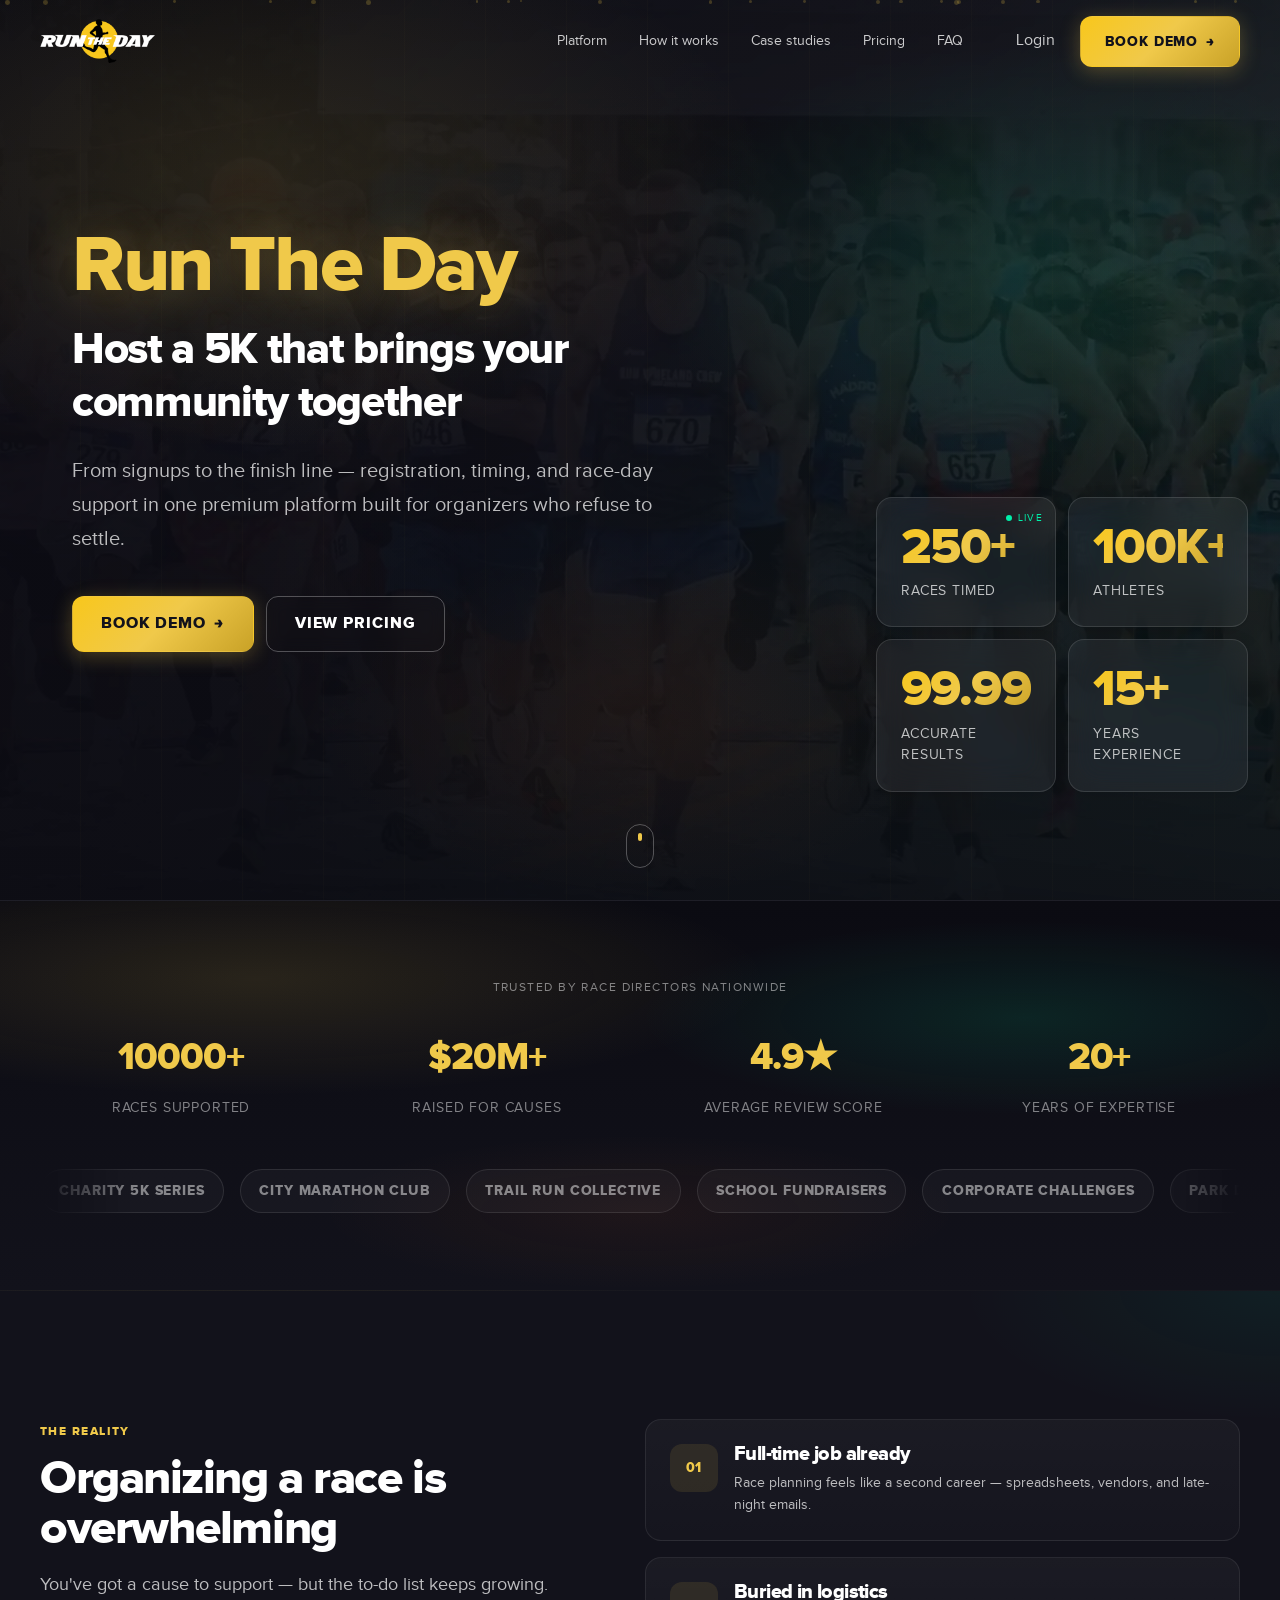
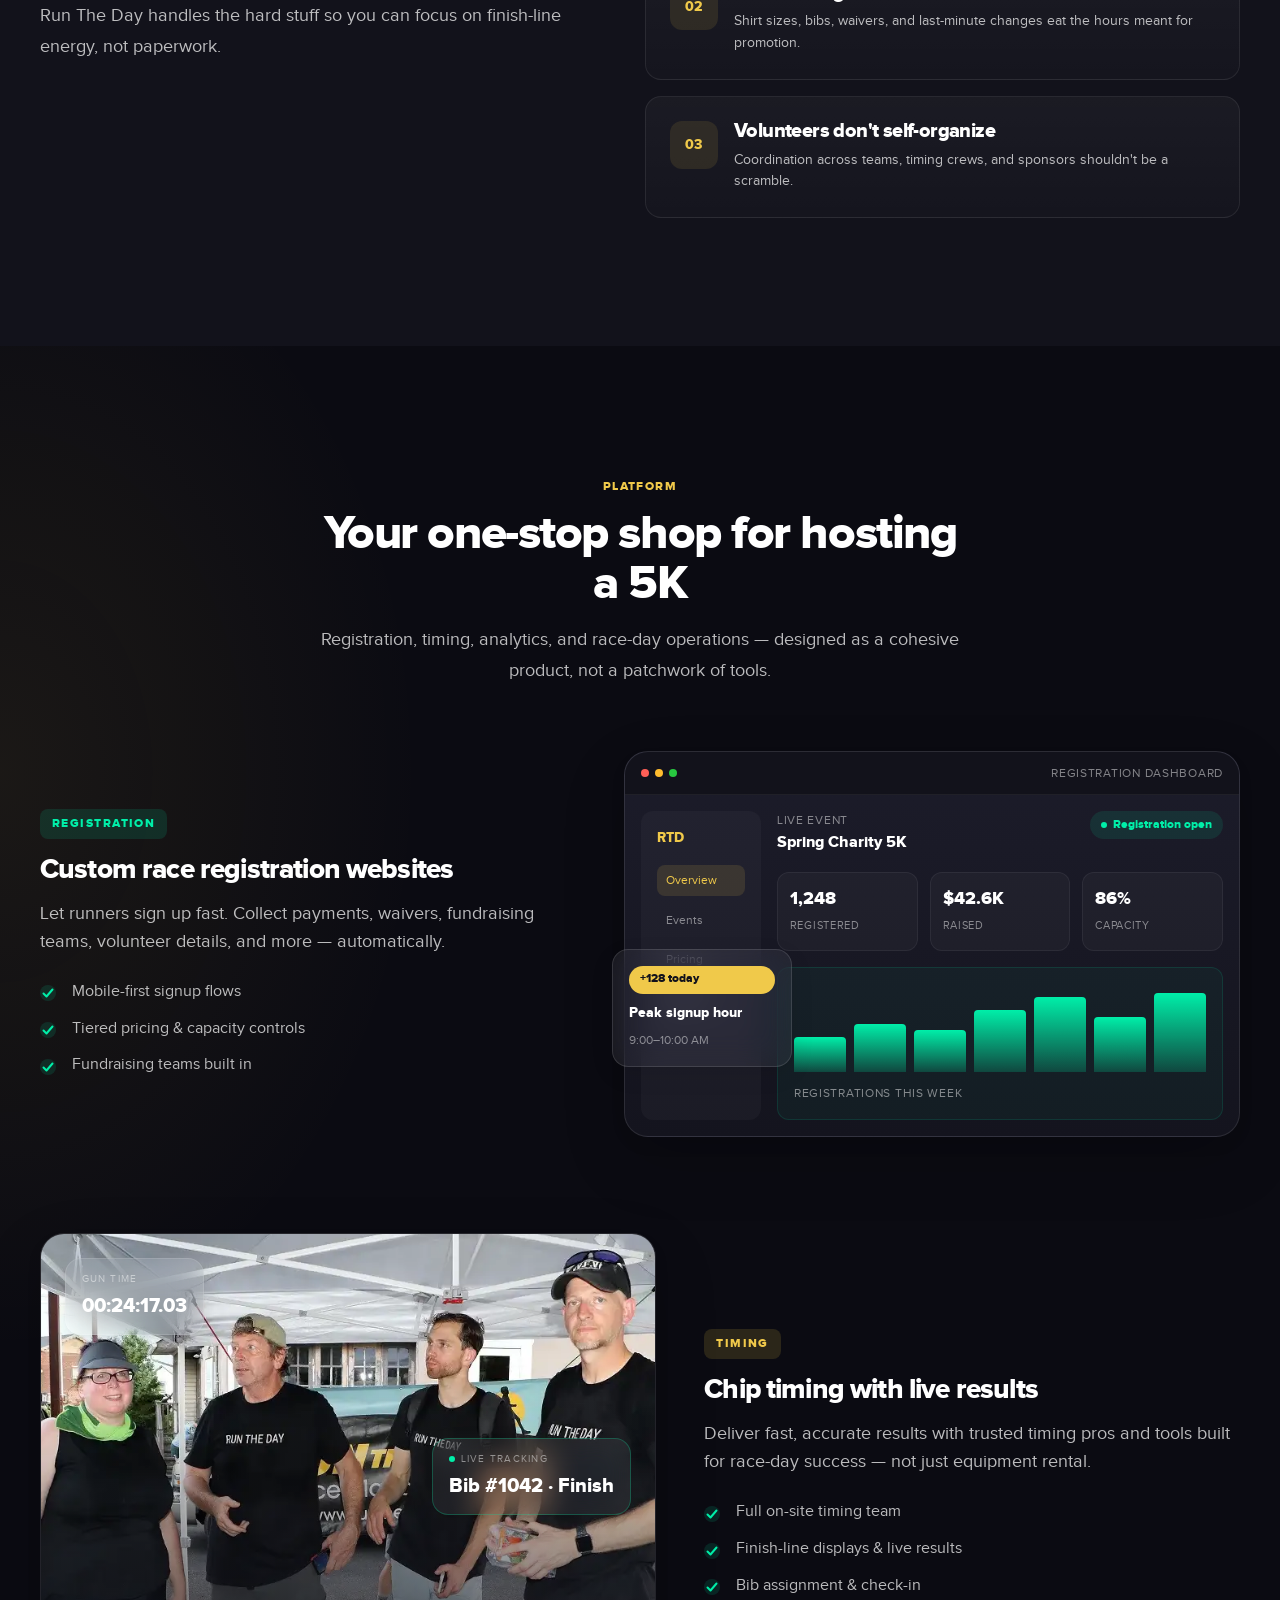
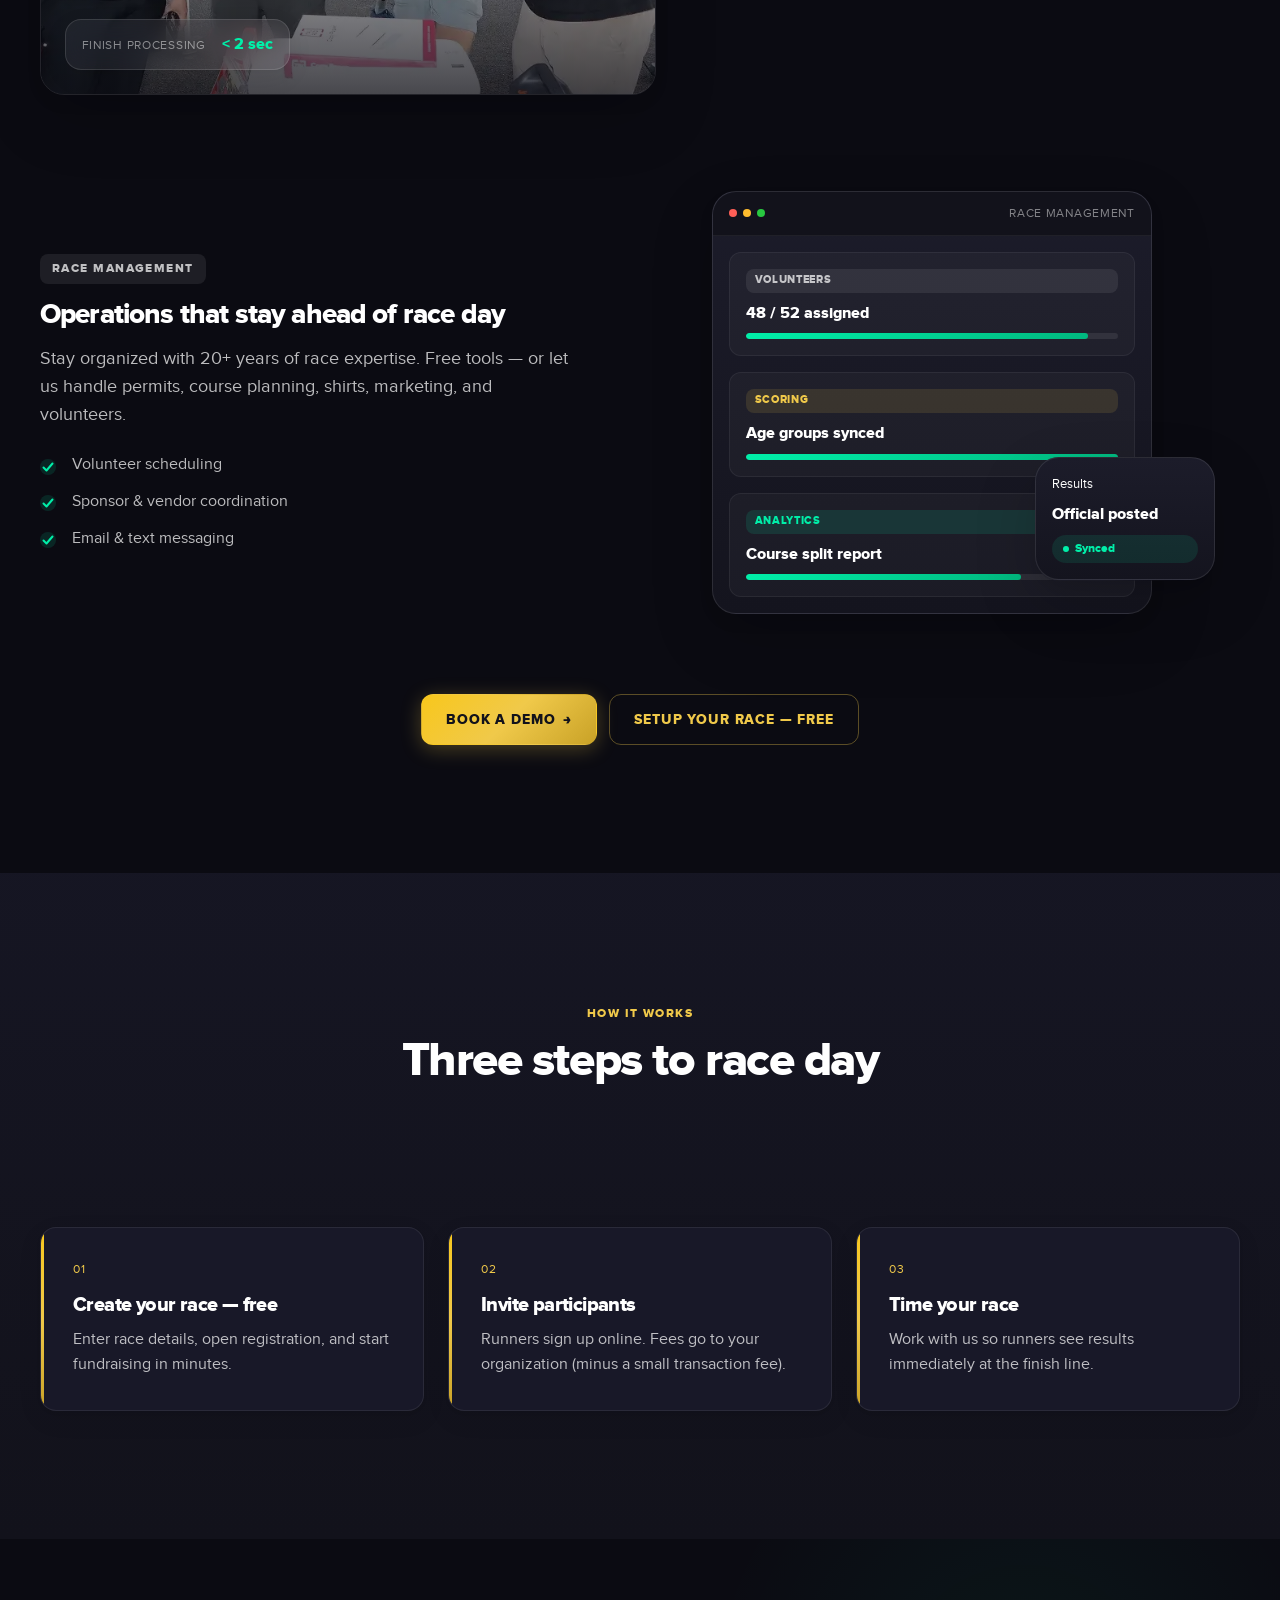
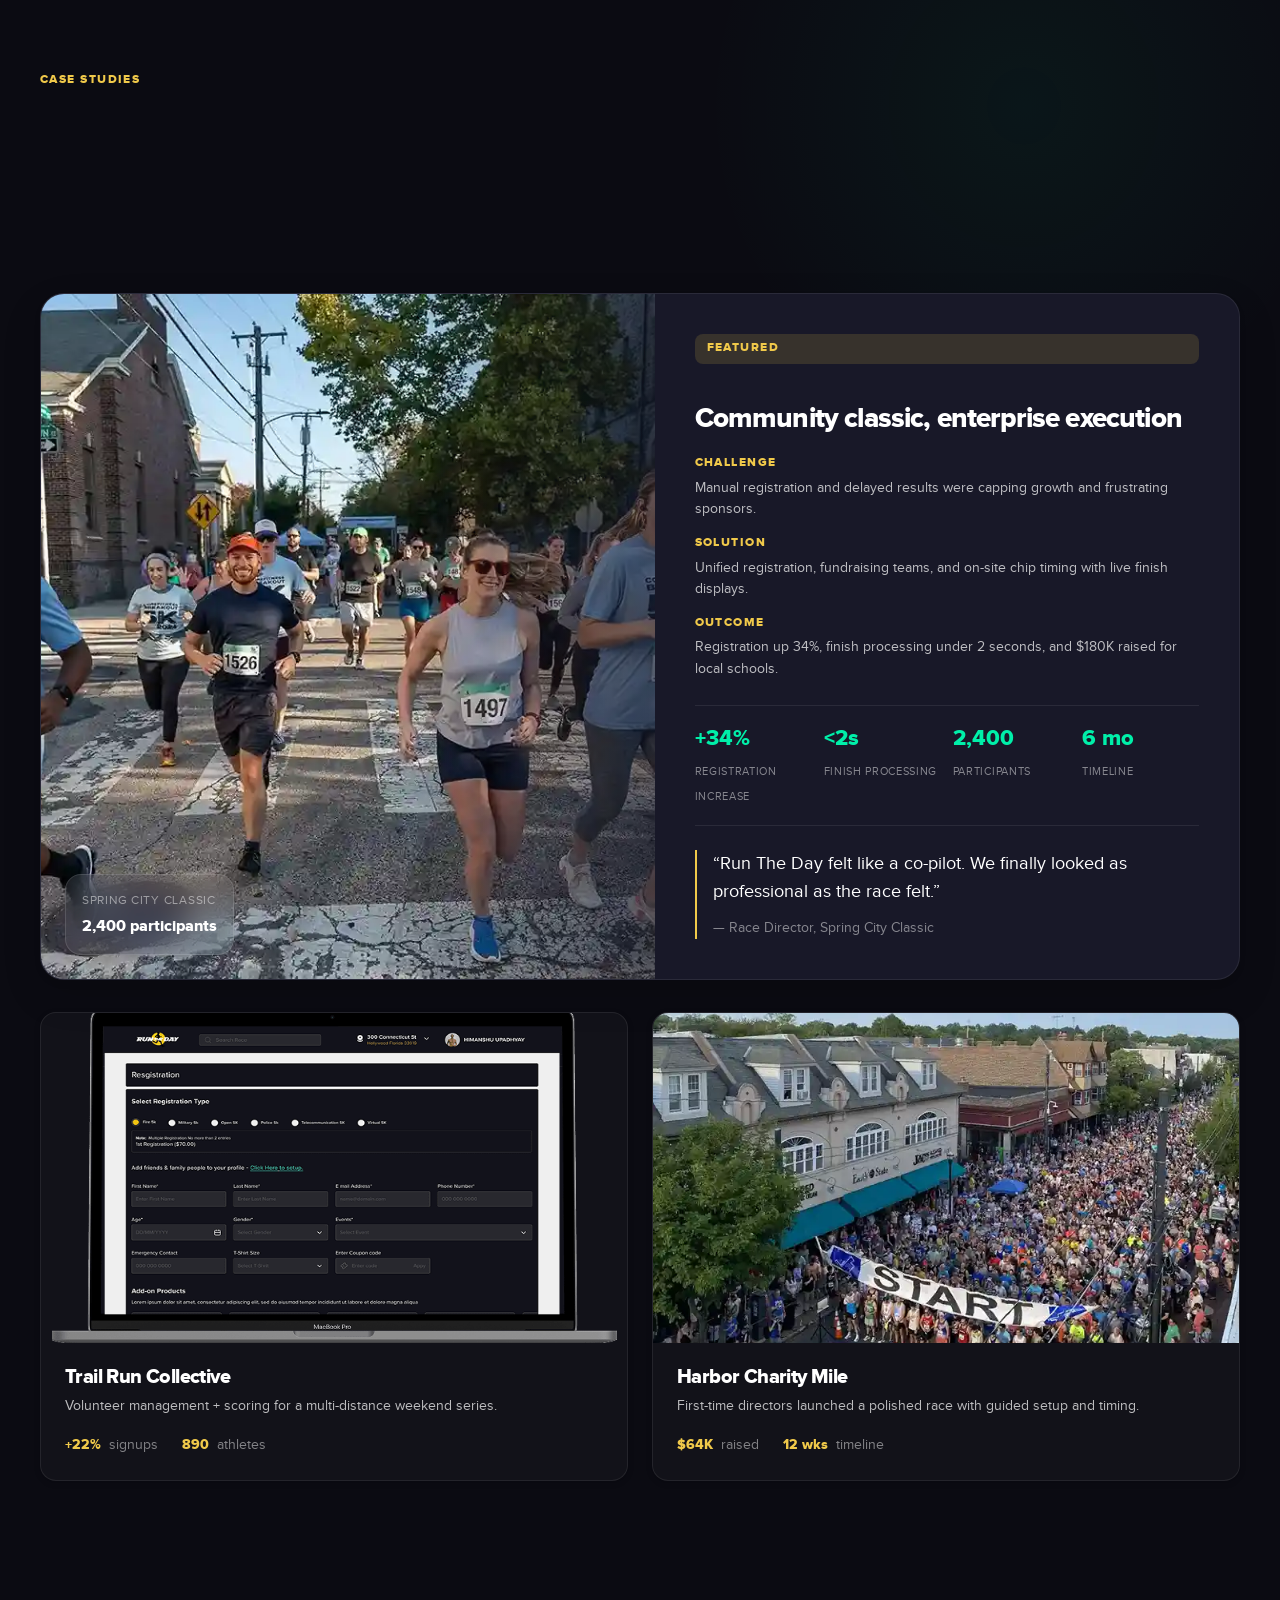
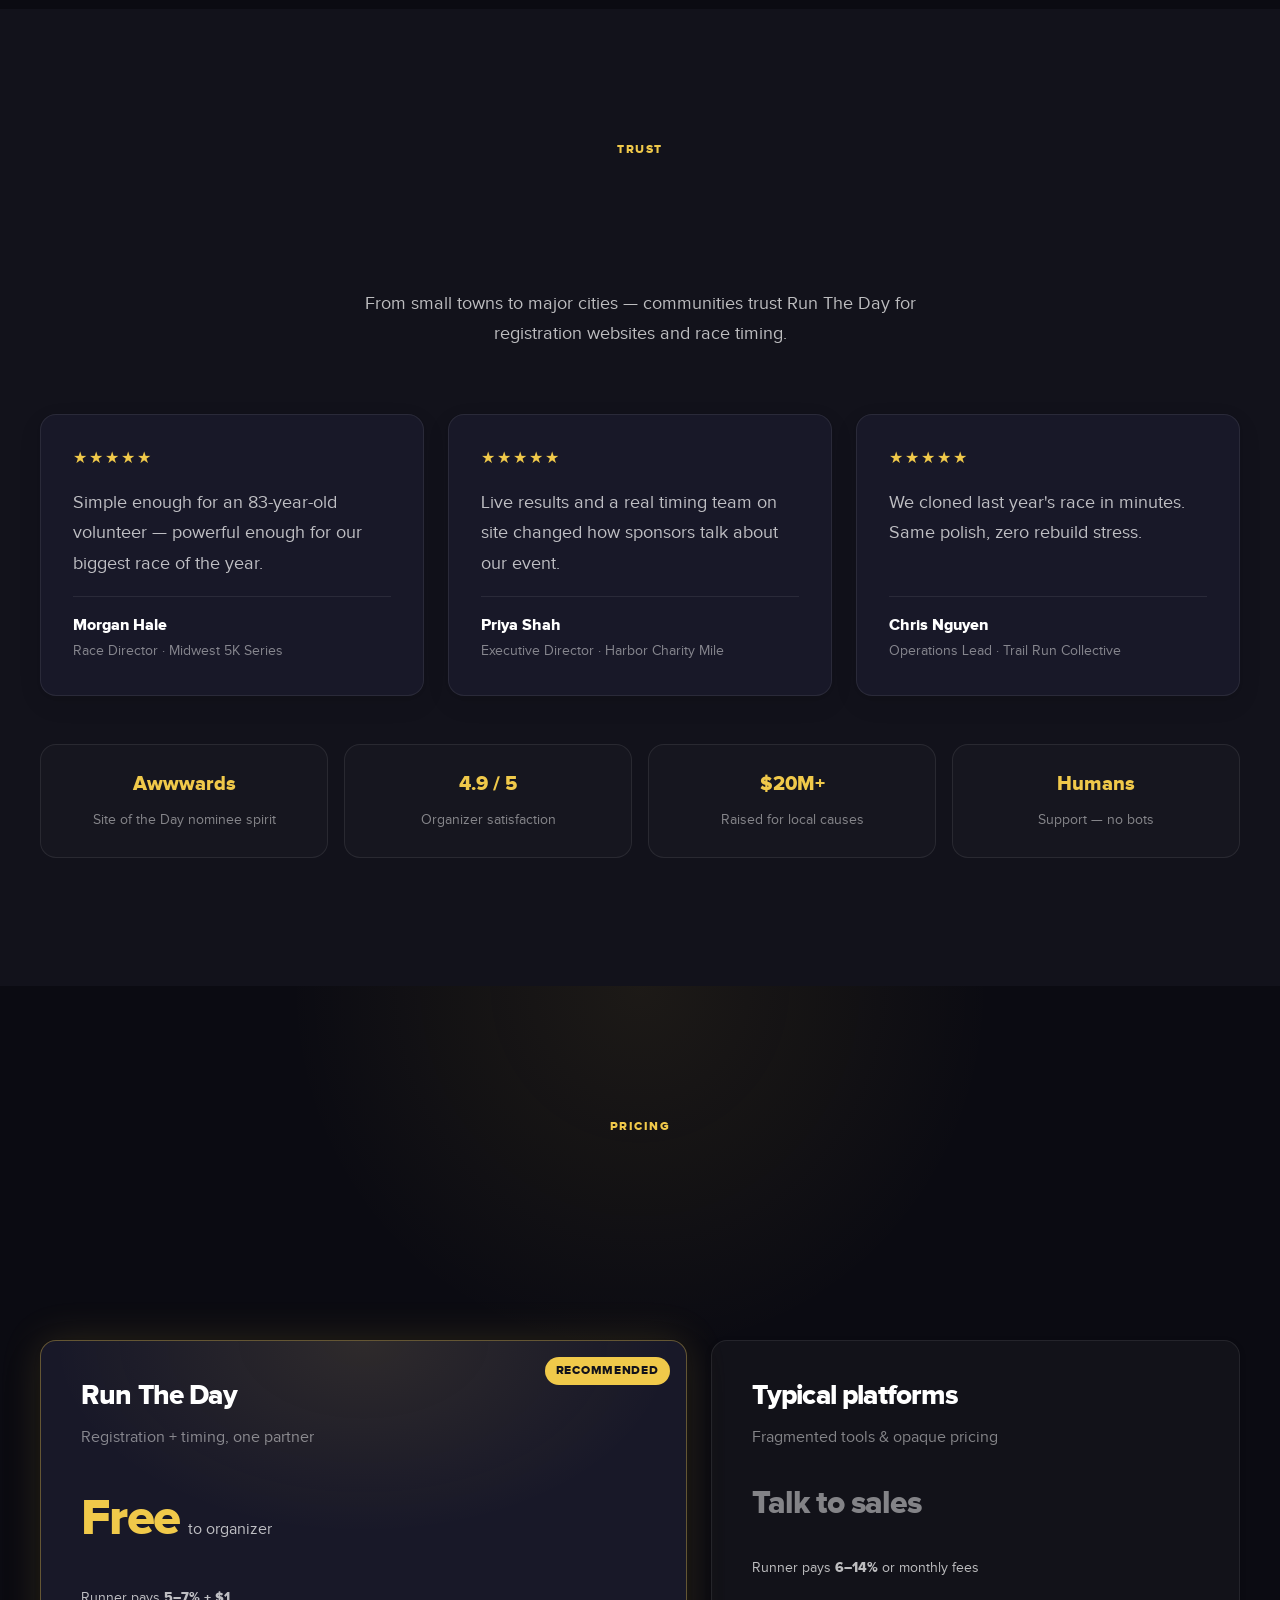
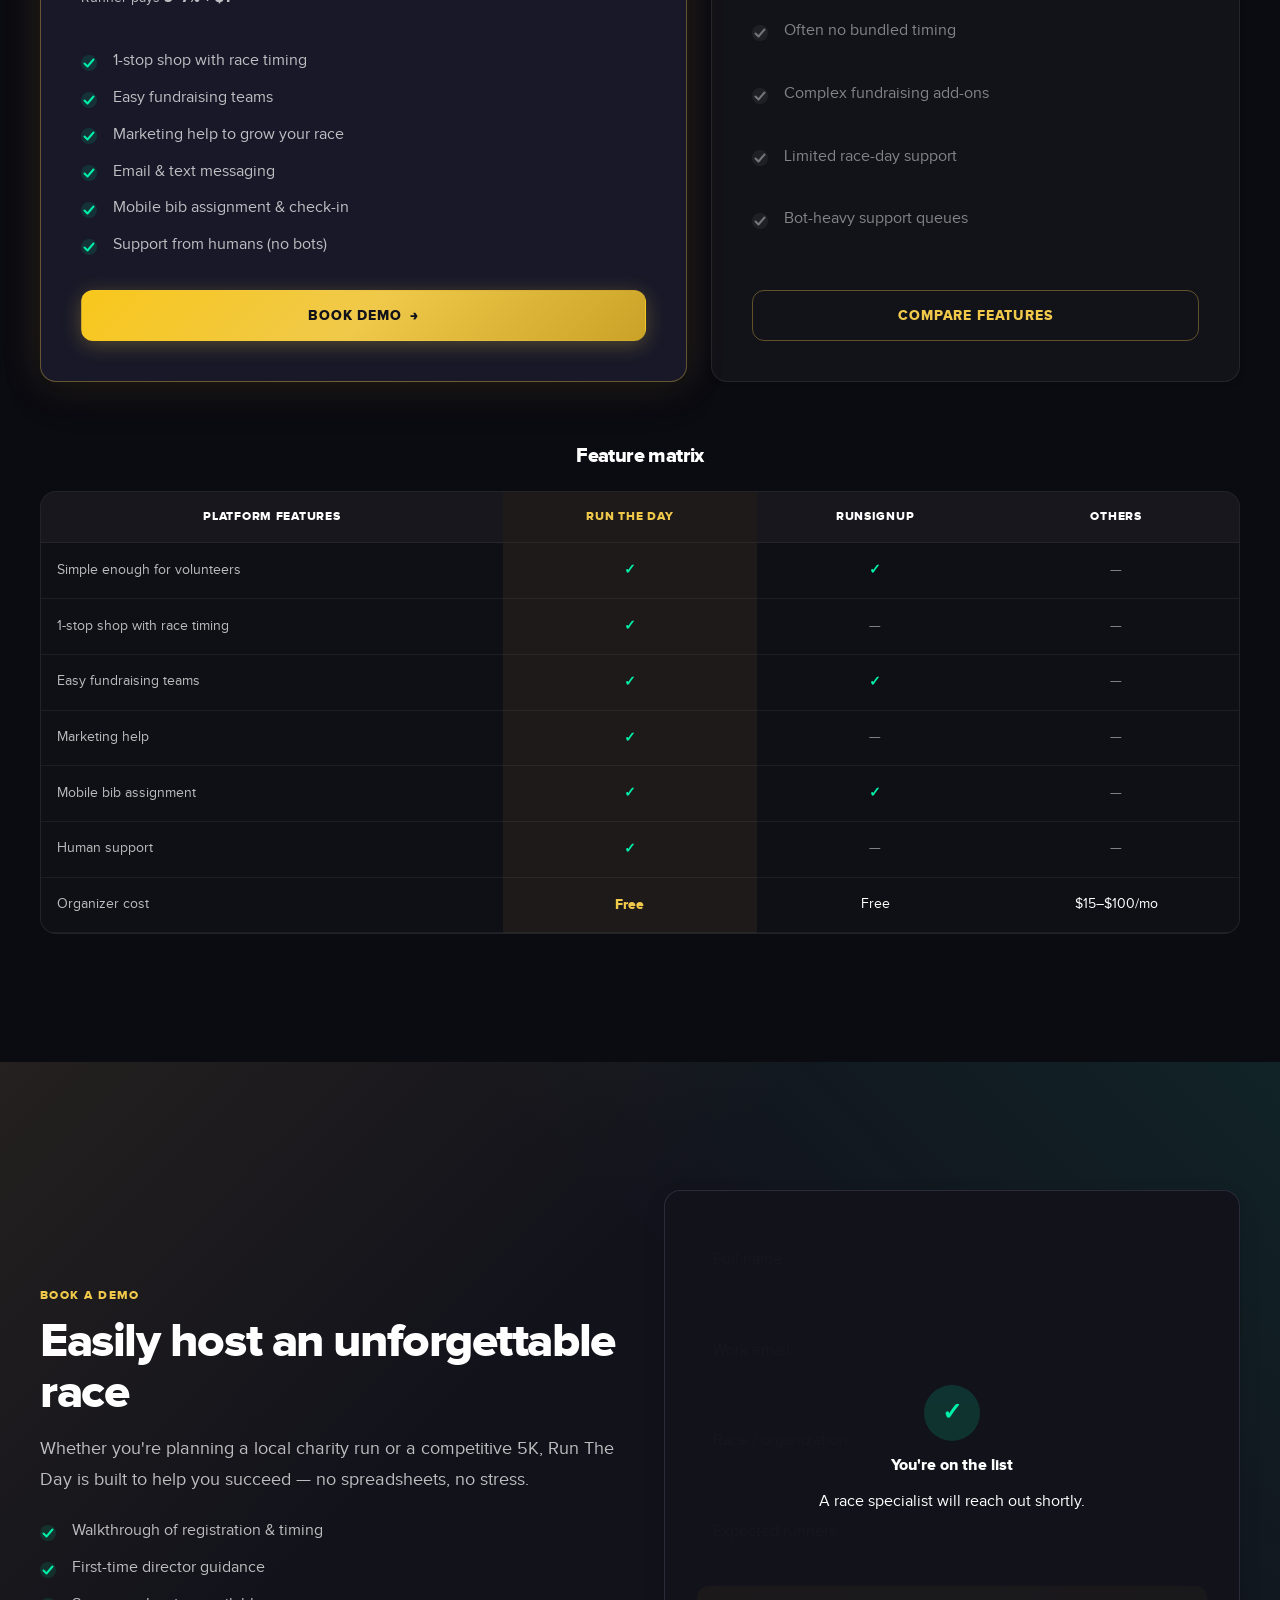
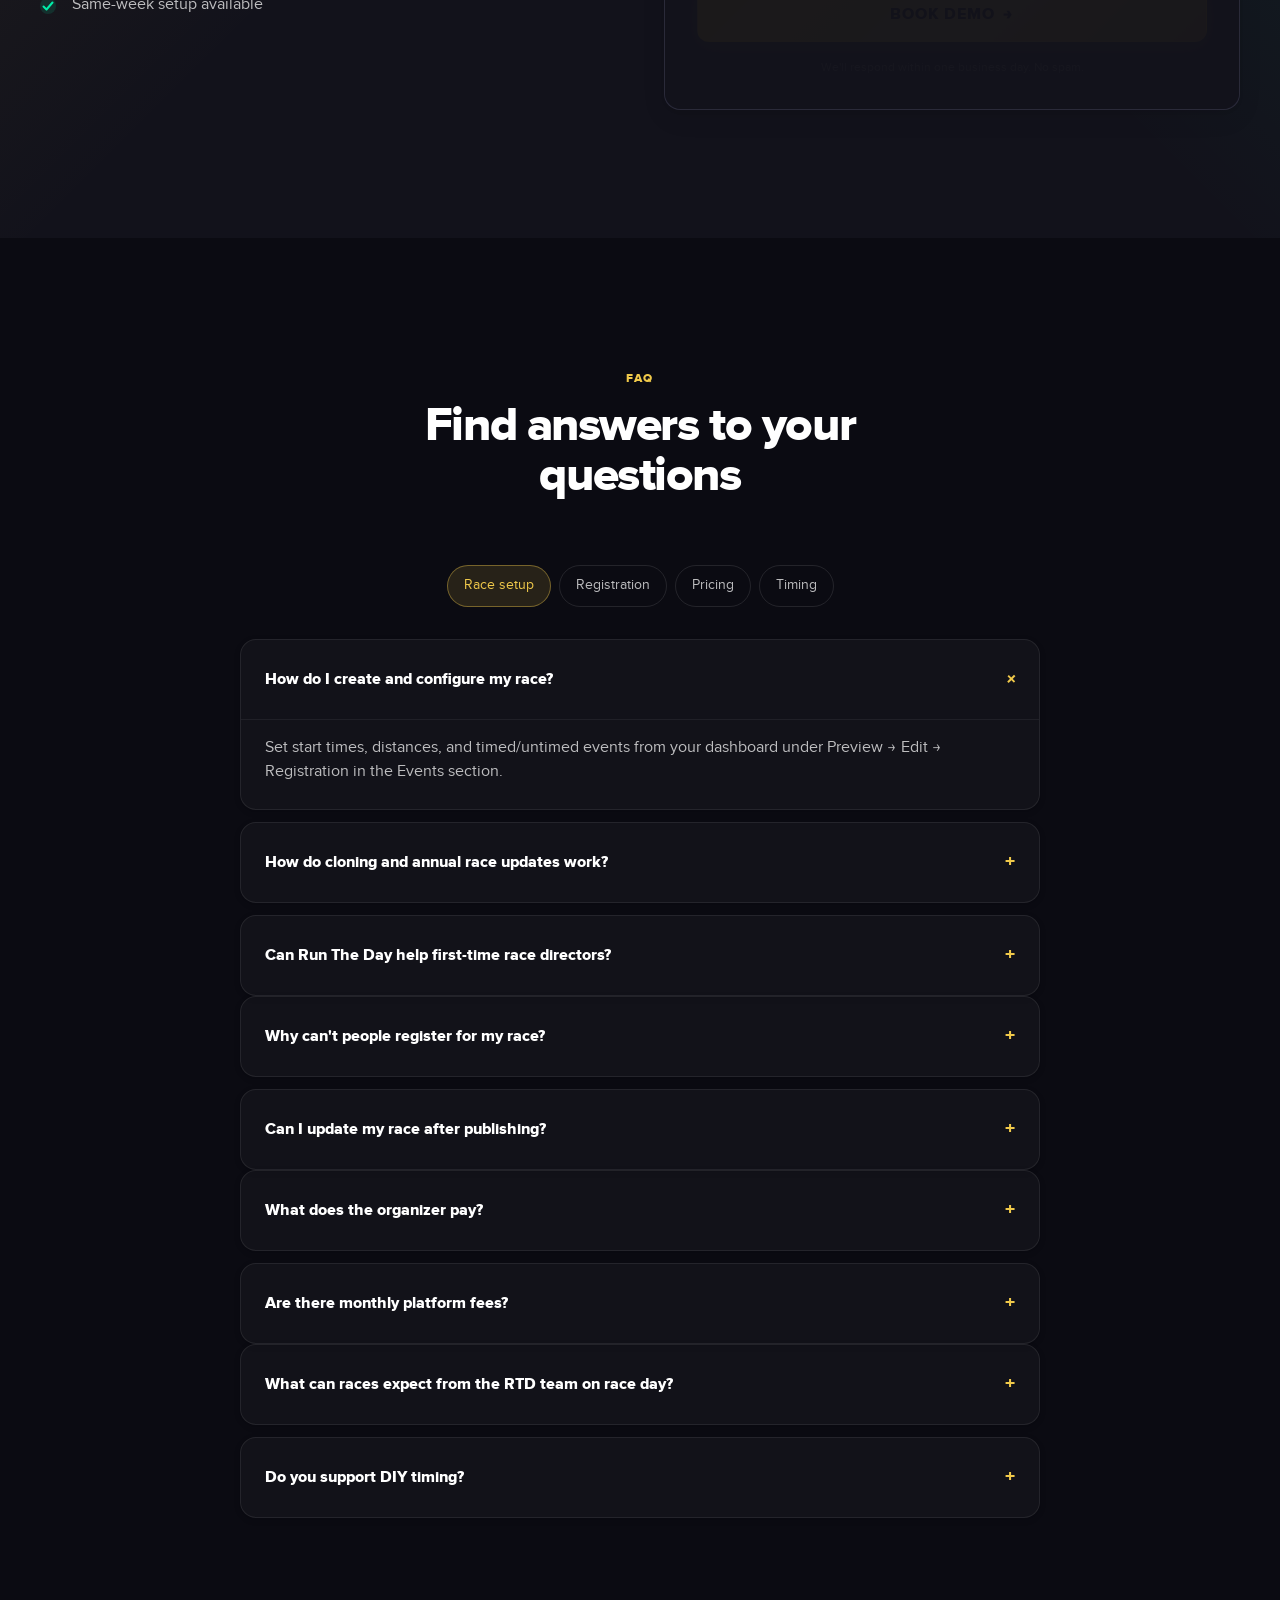
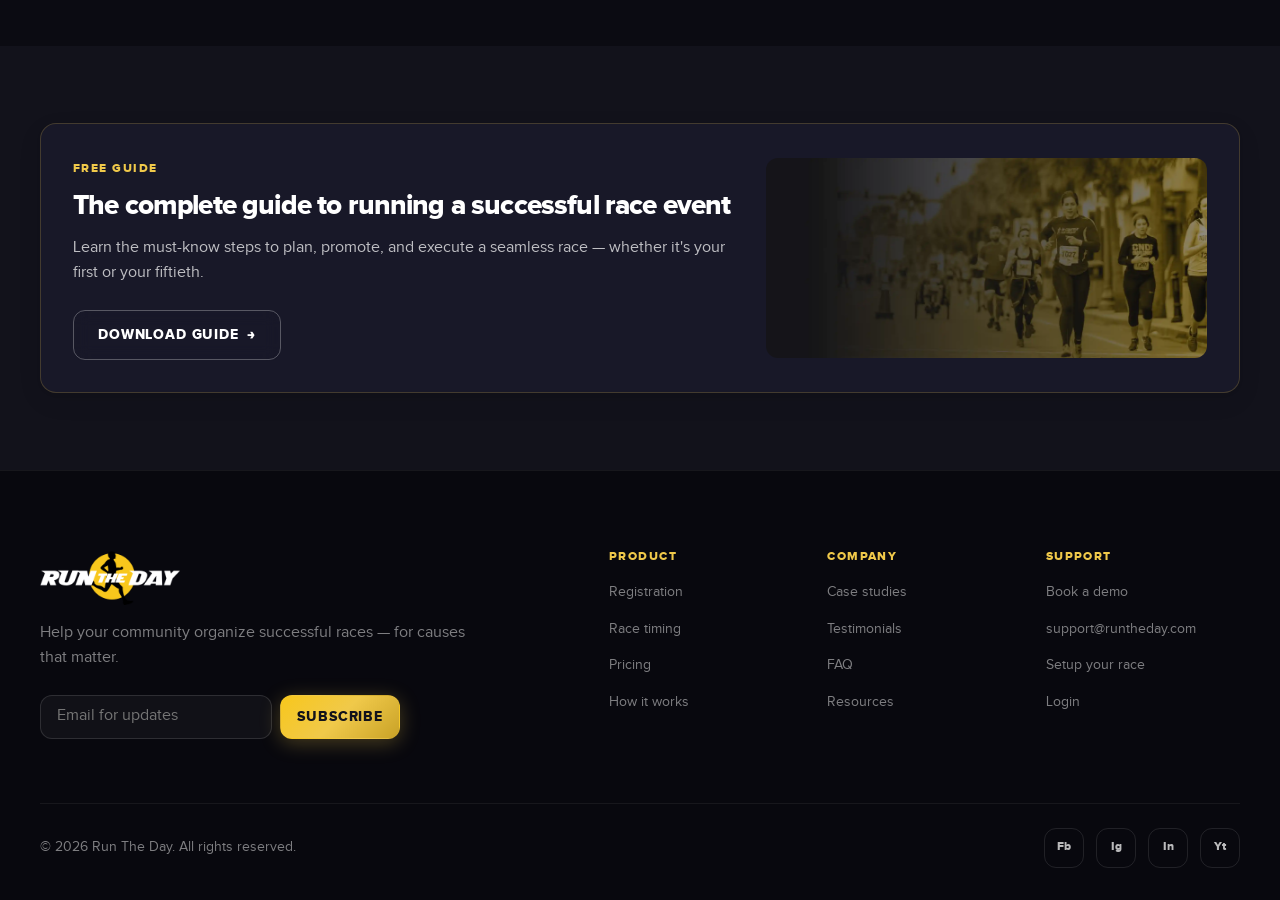
==== commit d84e57dc: "Polish hero brand hierarchy and full-screen mobile nav Make Run The Day the dominant hero signal, ha" ====
--- a/index.html
+++ b/index.html
@@ -63,9 +63,9 @@
       </div>
 
       <div class="hero__content container">
-        <p class="hero__brand reveal" data-reveal>Run The Day</p>
-        <h1 class="hero__title reveal" data-reveal>
-          Host a 5K that brings your community together
+        <h1 class="hero__heading reveal" data-reveal>
+          <span class="hero__brand">Run The Day</span>
+          <span class="hero__title">Host a 5K that brings your community together</span>
         </h1>
         <p class="hero__subtitle reveal" data-reveal>
           From signups to the finish line — registration, timing, and race-day support in one premium platform built for organizers who refuse to settle.
--- a/css/styles.css
+++ b/css/styles.css
@@ -36,6 +36,17 @@
   background: var(--color-black-deep);
   overflow-x: hidden;
   -webkit-font-smoothing: antialiased;
+}
+
+.site-header,
+main,
+.site-footer {
+  position: relative;
+  z-index: 2;
+}
+
+.site-header {
+  z-index: var(--z-nav);
 }
 
 img {
@@ -773,19 +784,30 @@
   margin-left: max(var(--section-pad-x), calc((100% - var(--container)) / 2));
 }
 
+.hero__heading {
+  display: grid;
+  gap: var(--space-4);
+  margin-bottom: var(--space-5);
+}
+
 .hero__brand {
-  font-size: clamp(1.75rem, 4vw, 2.75rem);
+  display: block;
+  font-size: clamp(2.75rem, 6.5vw, 5rem);
   font-weight: var(--font-weight-bold);
   letter-spacing: var(--tracking-tight);
+  line-height: var(--leading-tight);
   color: var(--color-gold);
-  margin-bottom: var(--space-4);
-  text-shadow: 0 0 40px rgba(240, 201, 74, 0.25);
+  text-shadow: 0 0 48px rgba(240, 201, 74, 0.28);
 }
 
 .hero__title {
-  font-size: var(--text-display);
-  max-width: 14ch;
-  margin-bottom: var(--space-5);
+  display: block;
+  font-size: clamp(1.75rem, 3.6vw, 2.75rem);
+  max-width: 22ch;
+  font-weight: var(--font-weight-bold);
+  color: var(--color-white);
+  letter-spacing: var(--tracking-tight);
+  line-height: var(--leading-snug);
 }
 
 .hero__subtitle {
@@ -2089,7 +2111,7 @@
   position: fixed;
   inset: 0;
   pointer-events: none;
-  z-index: 2000;
+  z-index: 1;
   opacity: 0.035;
   background-image: url("data:image/svg+xml,%3Csvg viewBox='0 0 200 200' xmlns='http://www.w3.org/2000/svg'%3E%3Cfilter id='n'%3E%3CfeTurbulence type='fractalNoise' baseFrequency='0.85' numOctaves='3' stitchTiles='stitch'/%3E%3C/filter%3E%3Crect width='100%25' height='100%25' filter='url(%23n)'/%3E%3C/svg%3E");
   mix-blend-mode: overlay;
@@ -2121,21 +2143,27 @@
 }
 
 @media (max-width: 960px) {
-  .nav__toggle { display: flex; }
+  .nav__toggle {
+    display: flex;
+    position: relative;
+    z-index: calc(var(--z-nav) + 2);
+  }
 
   .nav__menu {
     position: fixed;
-    inset: 72px var(--space-4) auto;
+    inset: 0;
     display: none;
     flex-direction: column;
     align-items: stretch;
-    gap: var(--space-5);
-    padding: var(--space-5);
-    border-radius: var(--radius-lg);
-    background: rgba(11, 11, 18, 0.94);
-    backdrop-filter: blur(20px);
-    border: 1px solid rgba(255, 255, 255, 0.08);
-    box-shadow: var(--shadow-float);
+    justify-content: center;
+    gap: var(--space-6);
+    padding: 6rem var(--space-6) var(--space-8);
+    border-radius: 0;
+    background: rgba(8, 8, 14, 0.98);
+    backdrop-filter: blur(24px);
+    border: 0;
+    box-shadow: none;
+    z-index: calc(var(--z-nav) + 1);
   }
 
   .nav__menu.is-open { display: flex; }
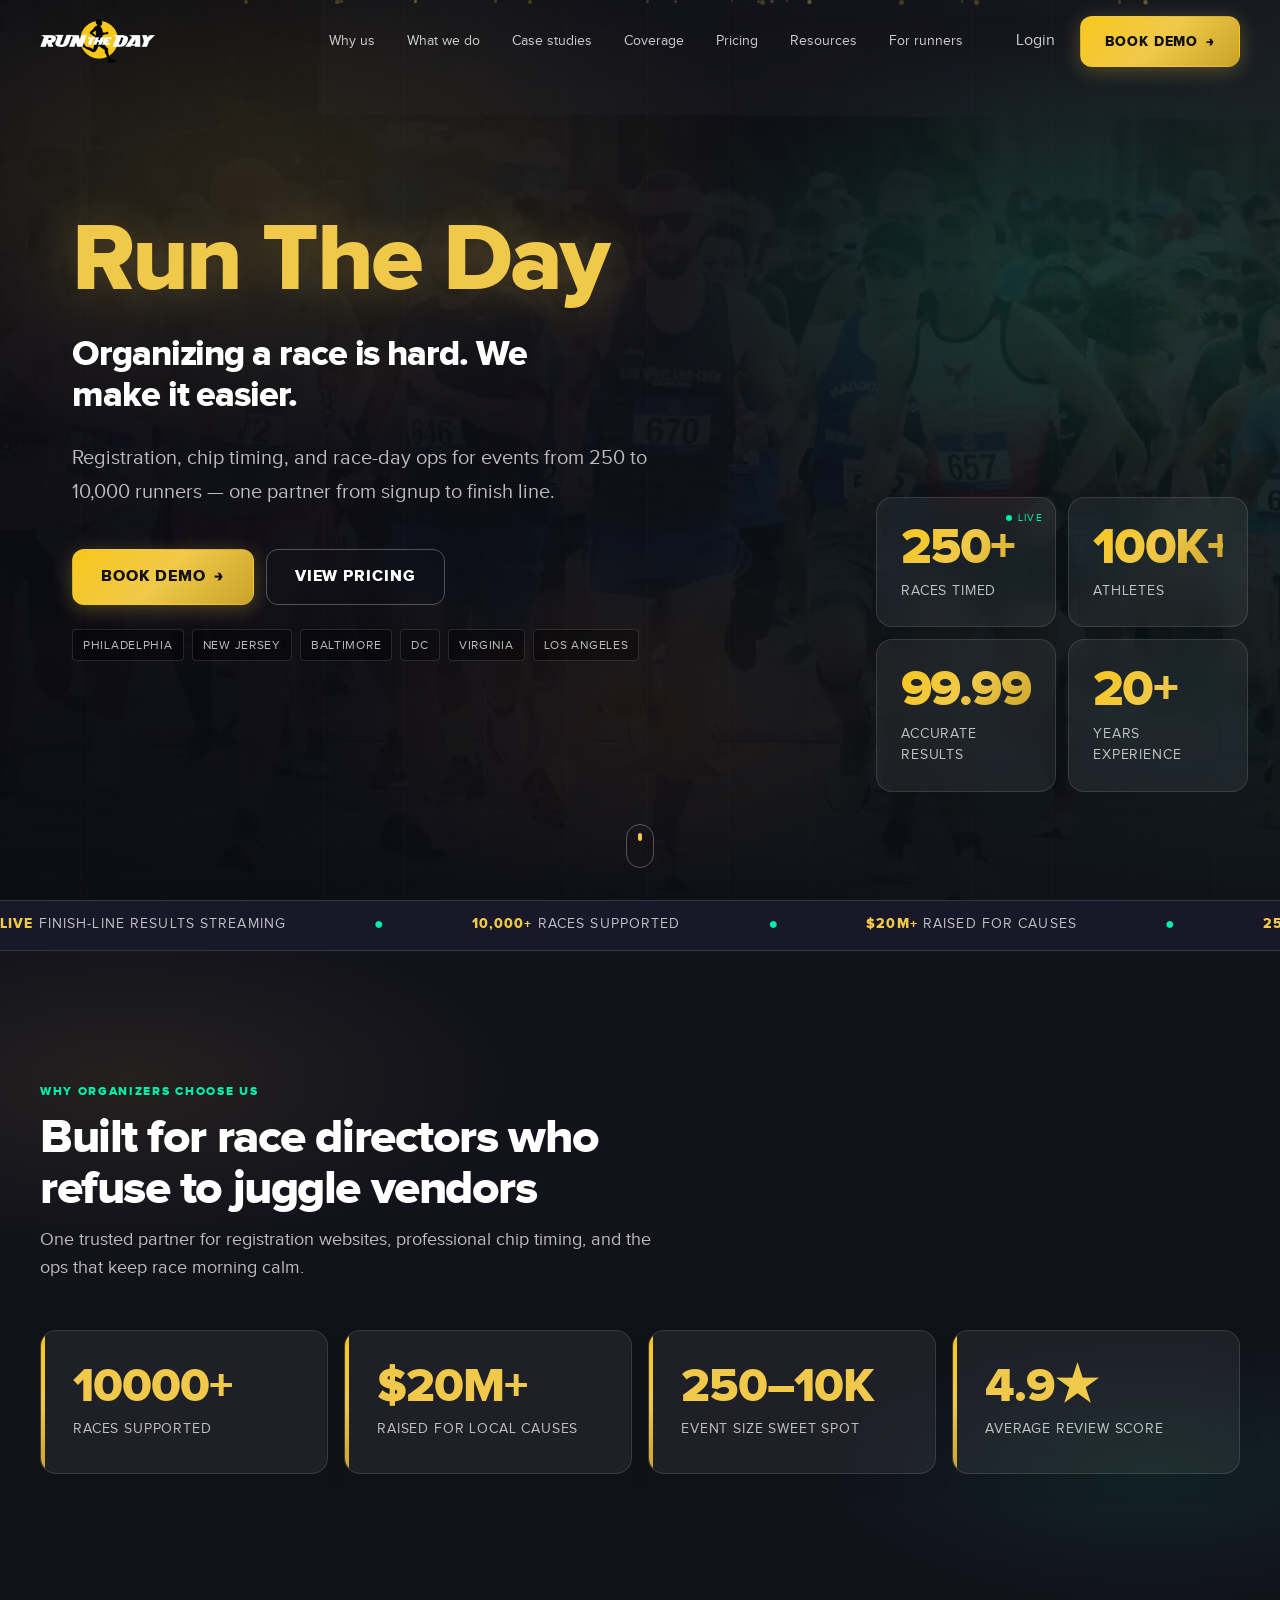
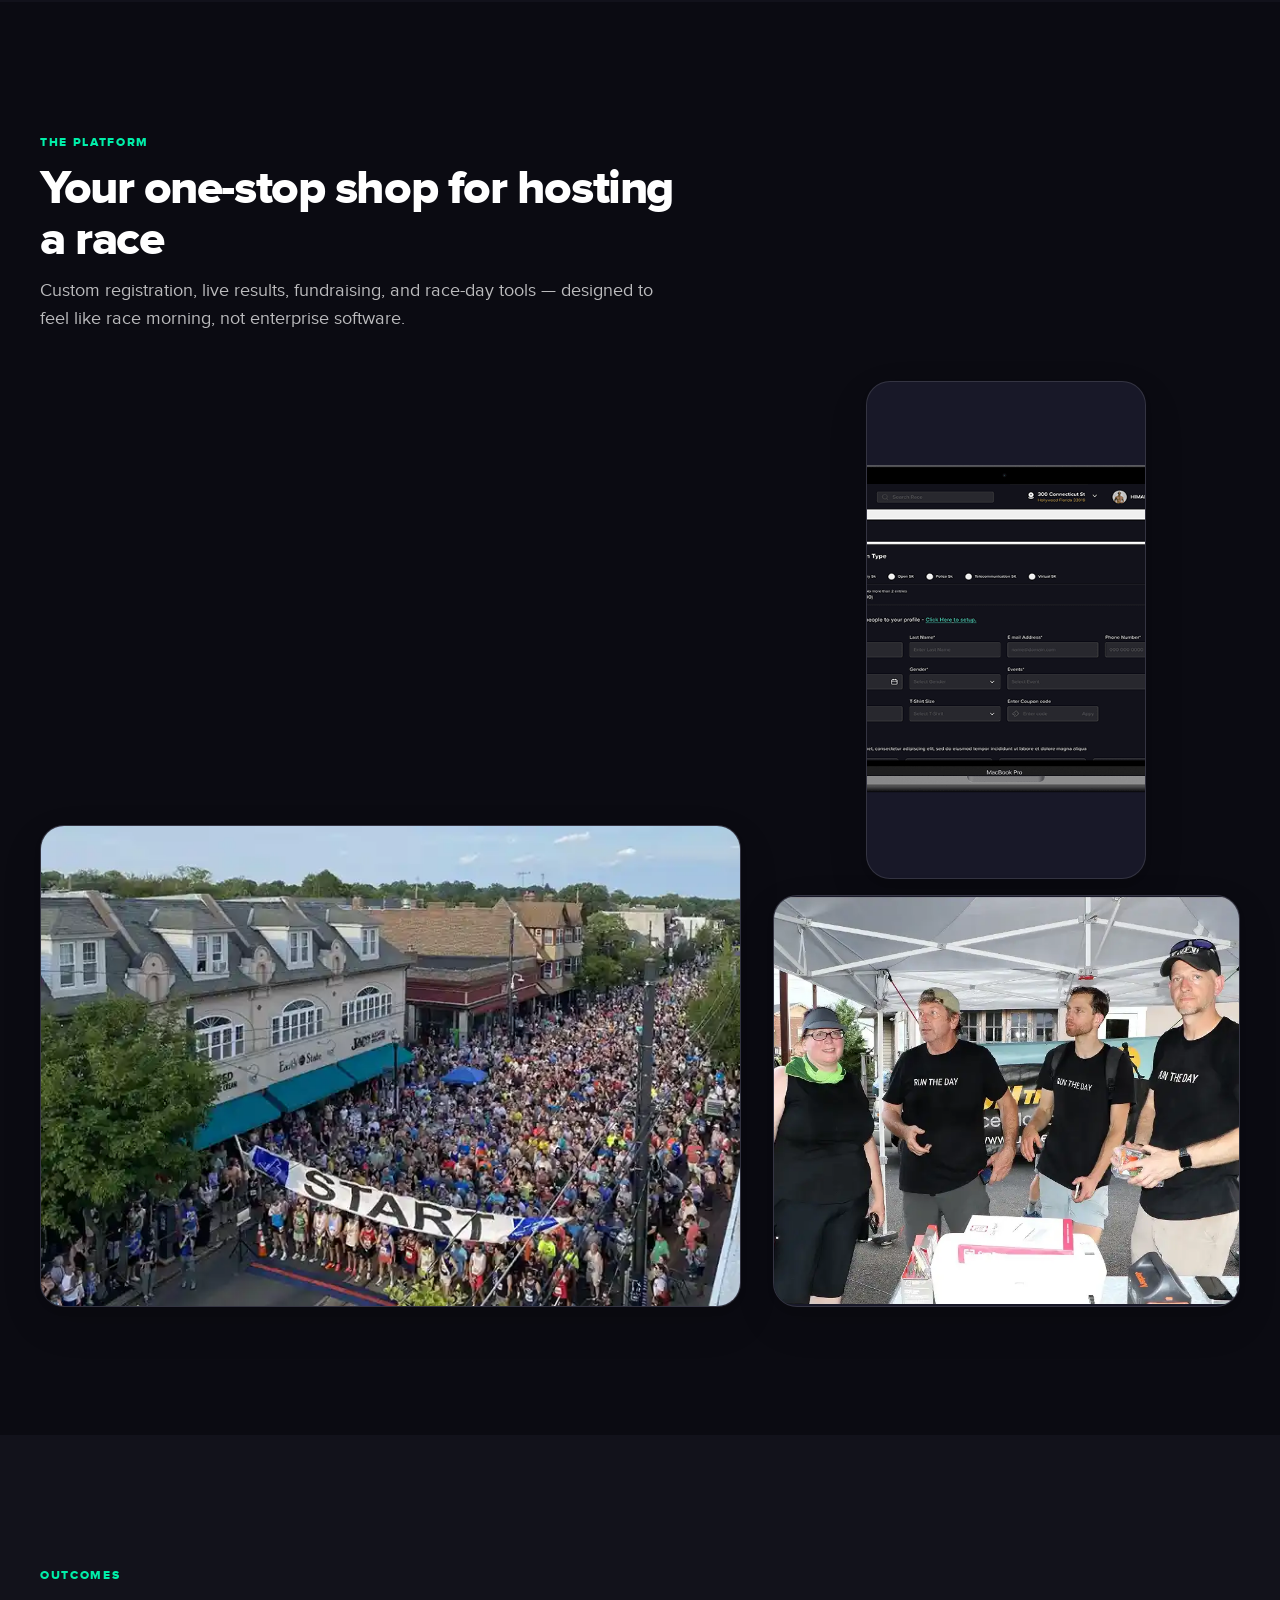
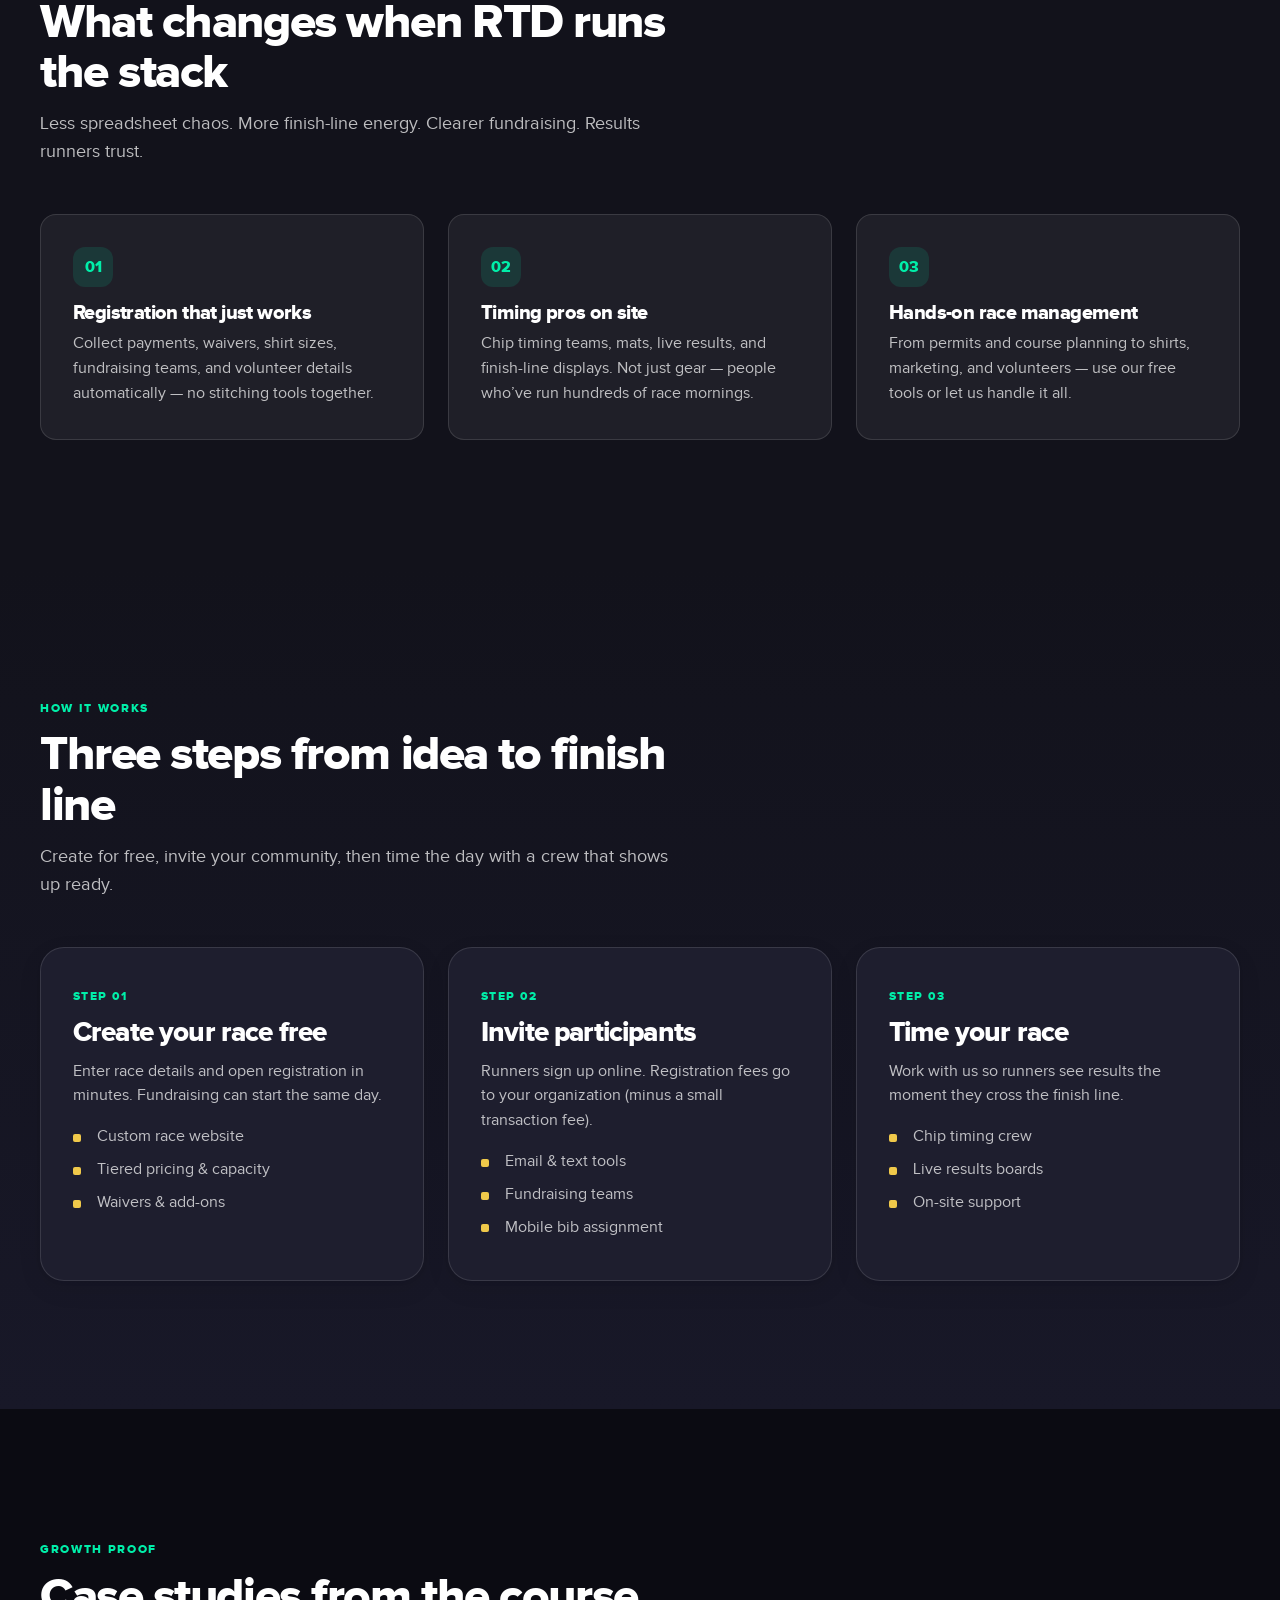
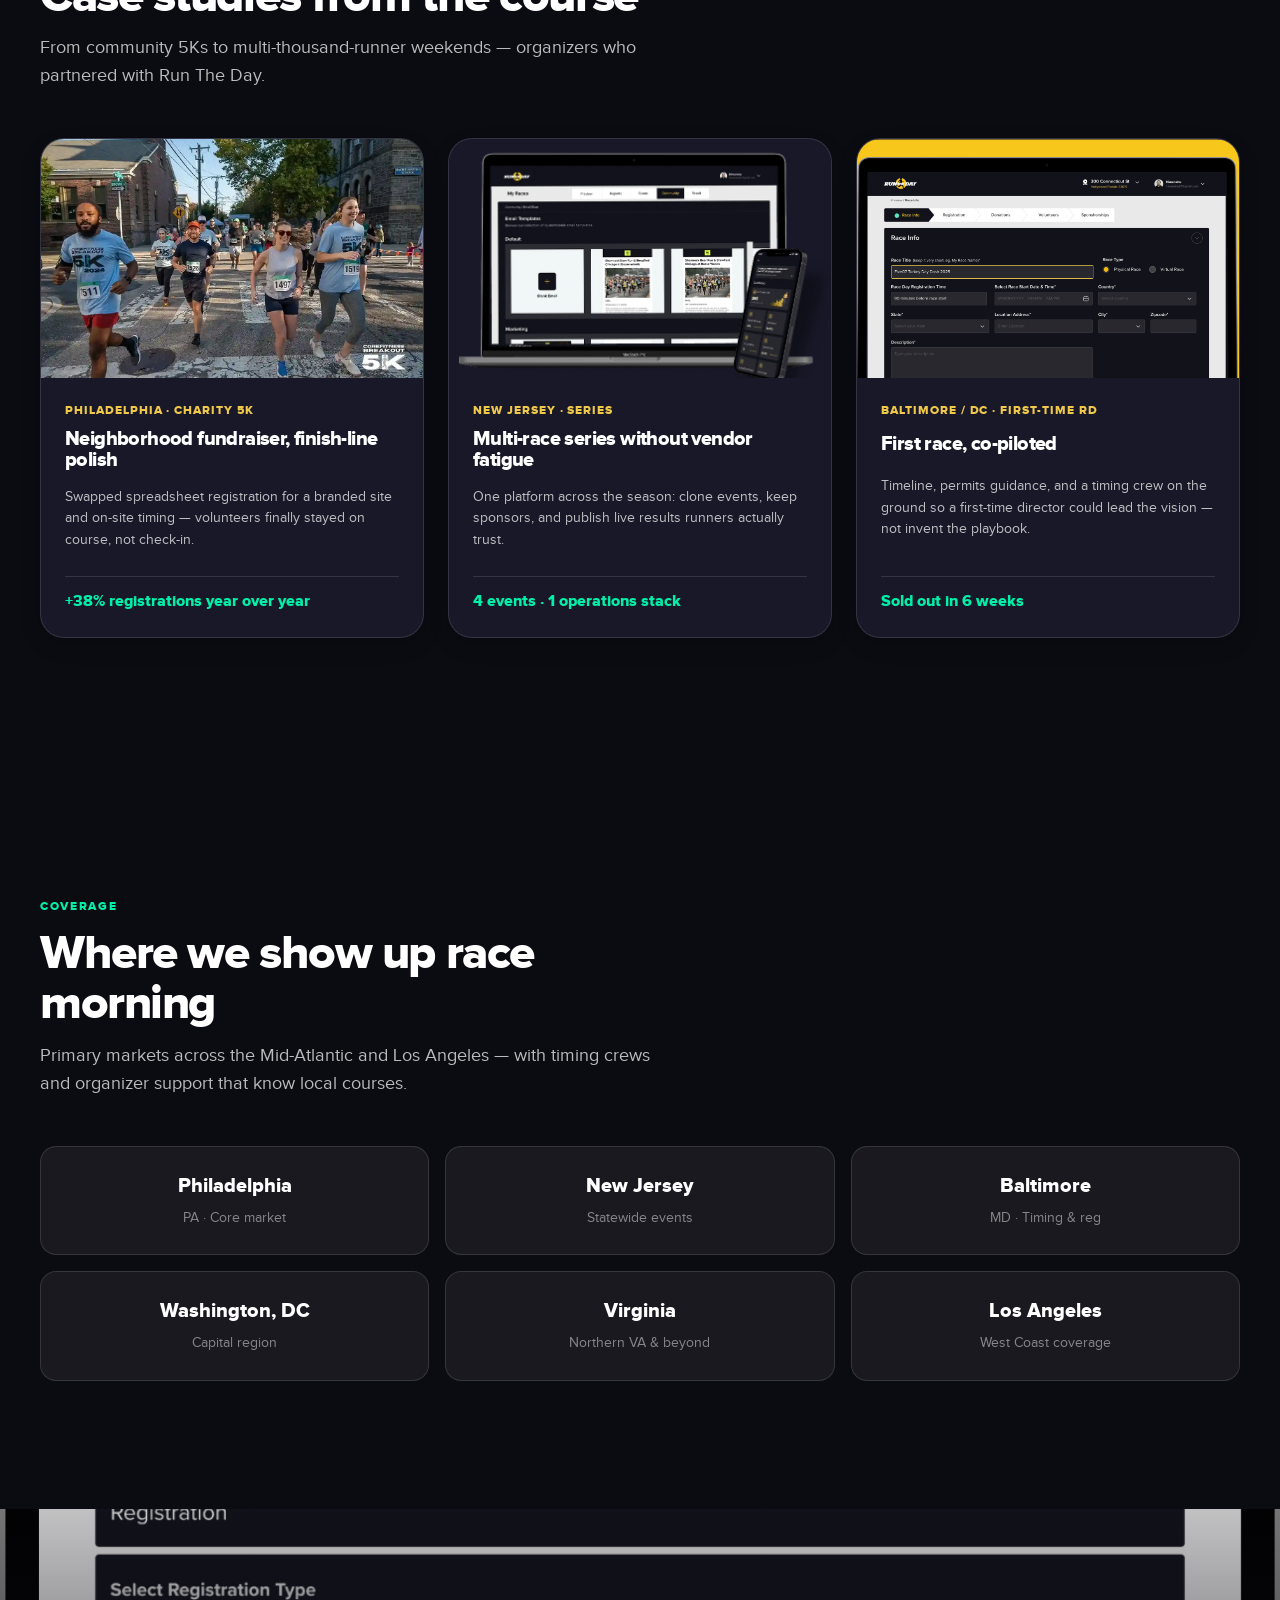
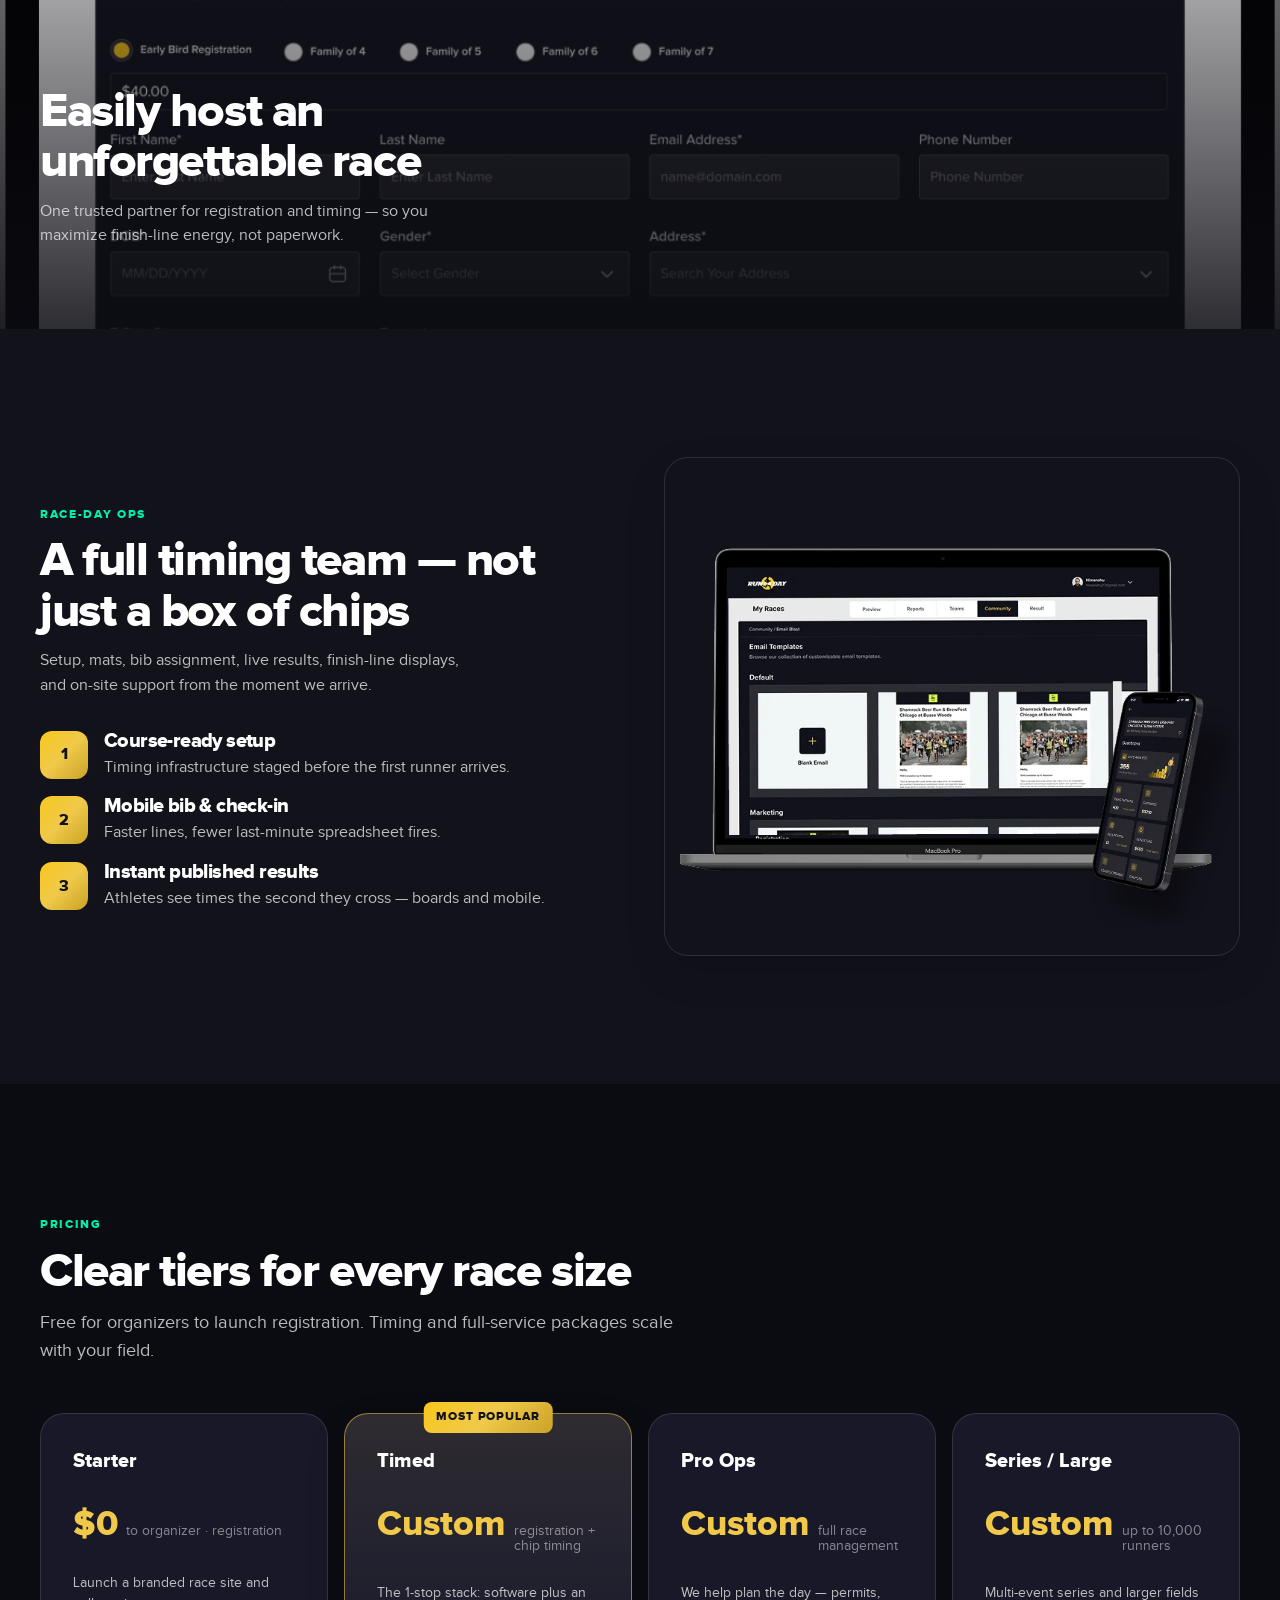
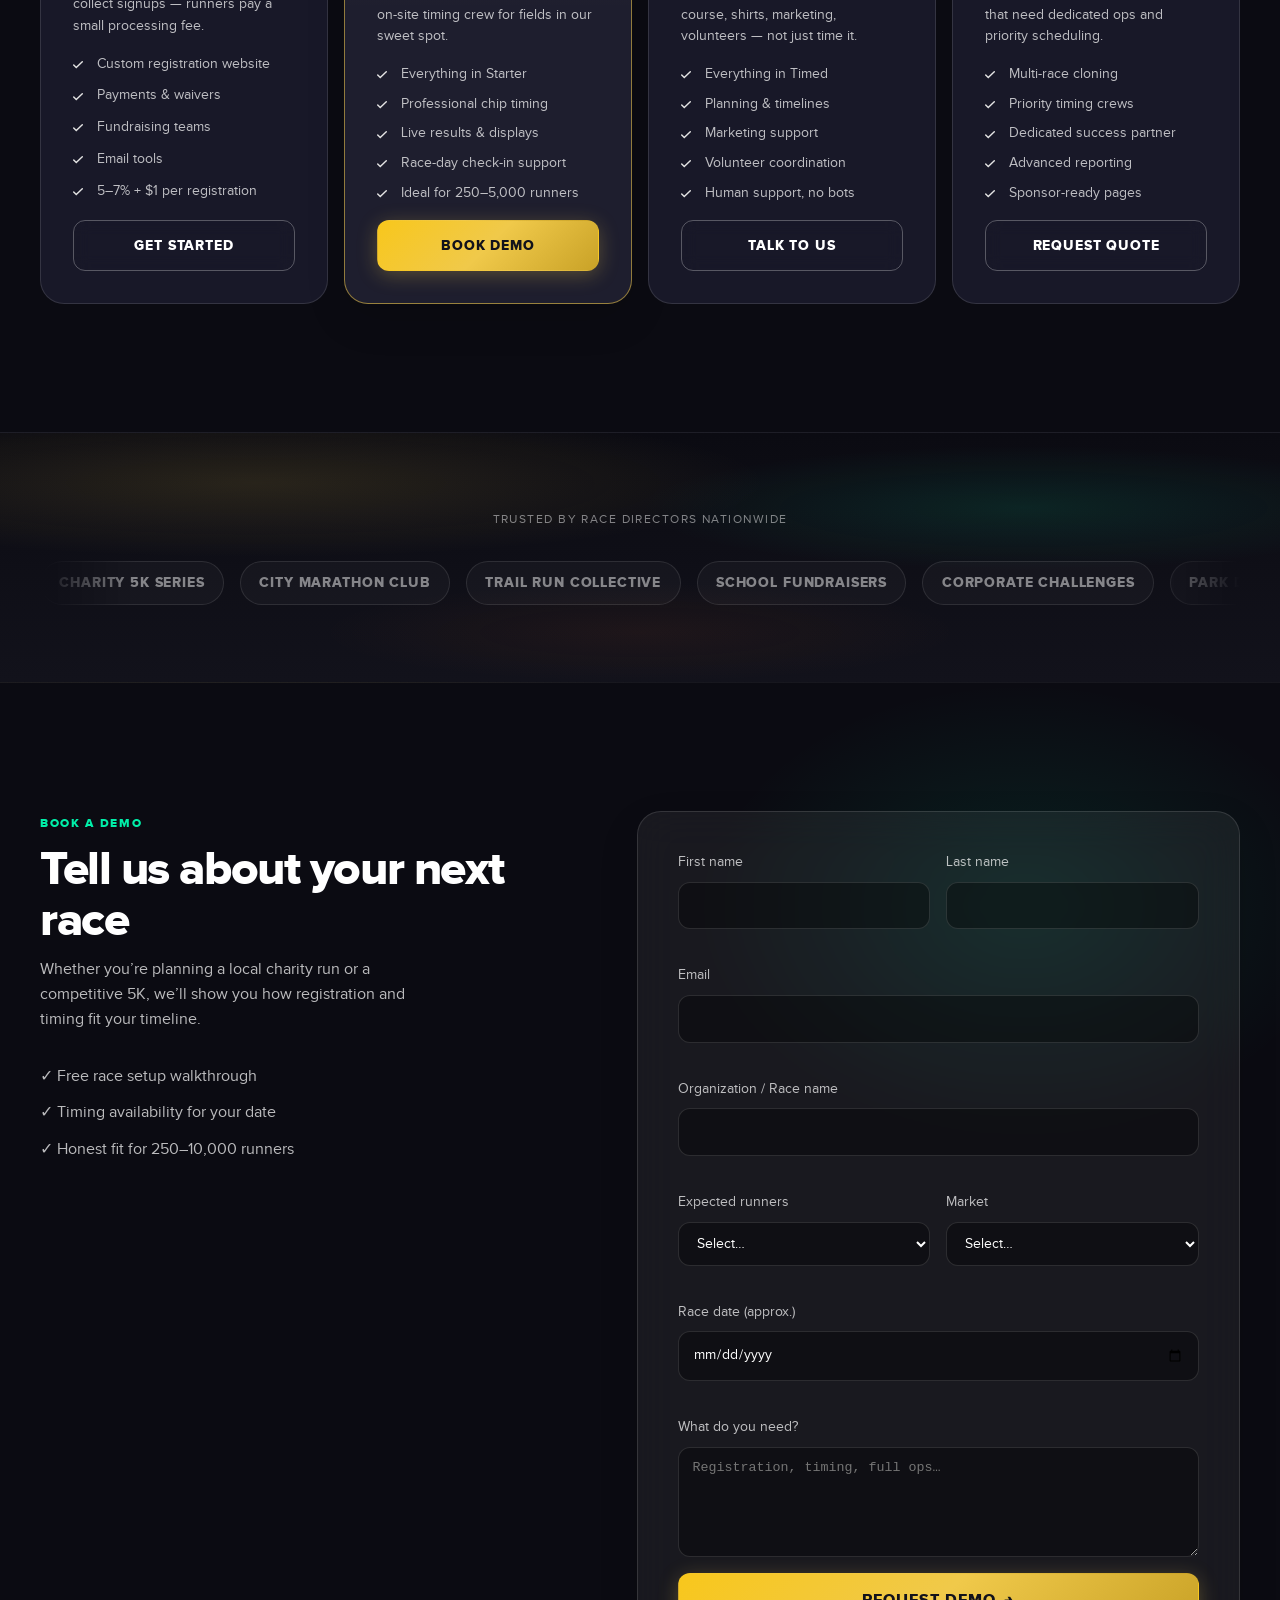
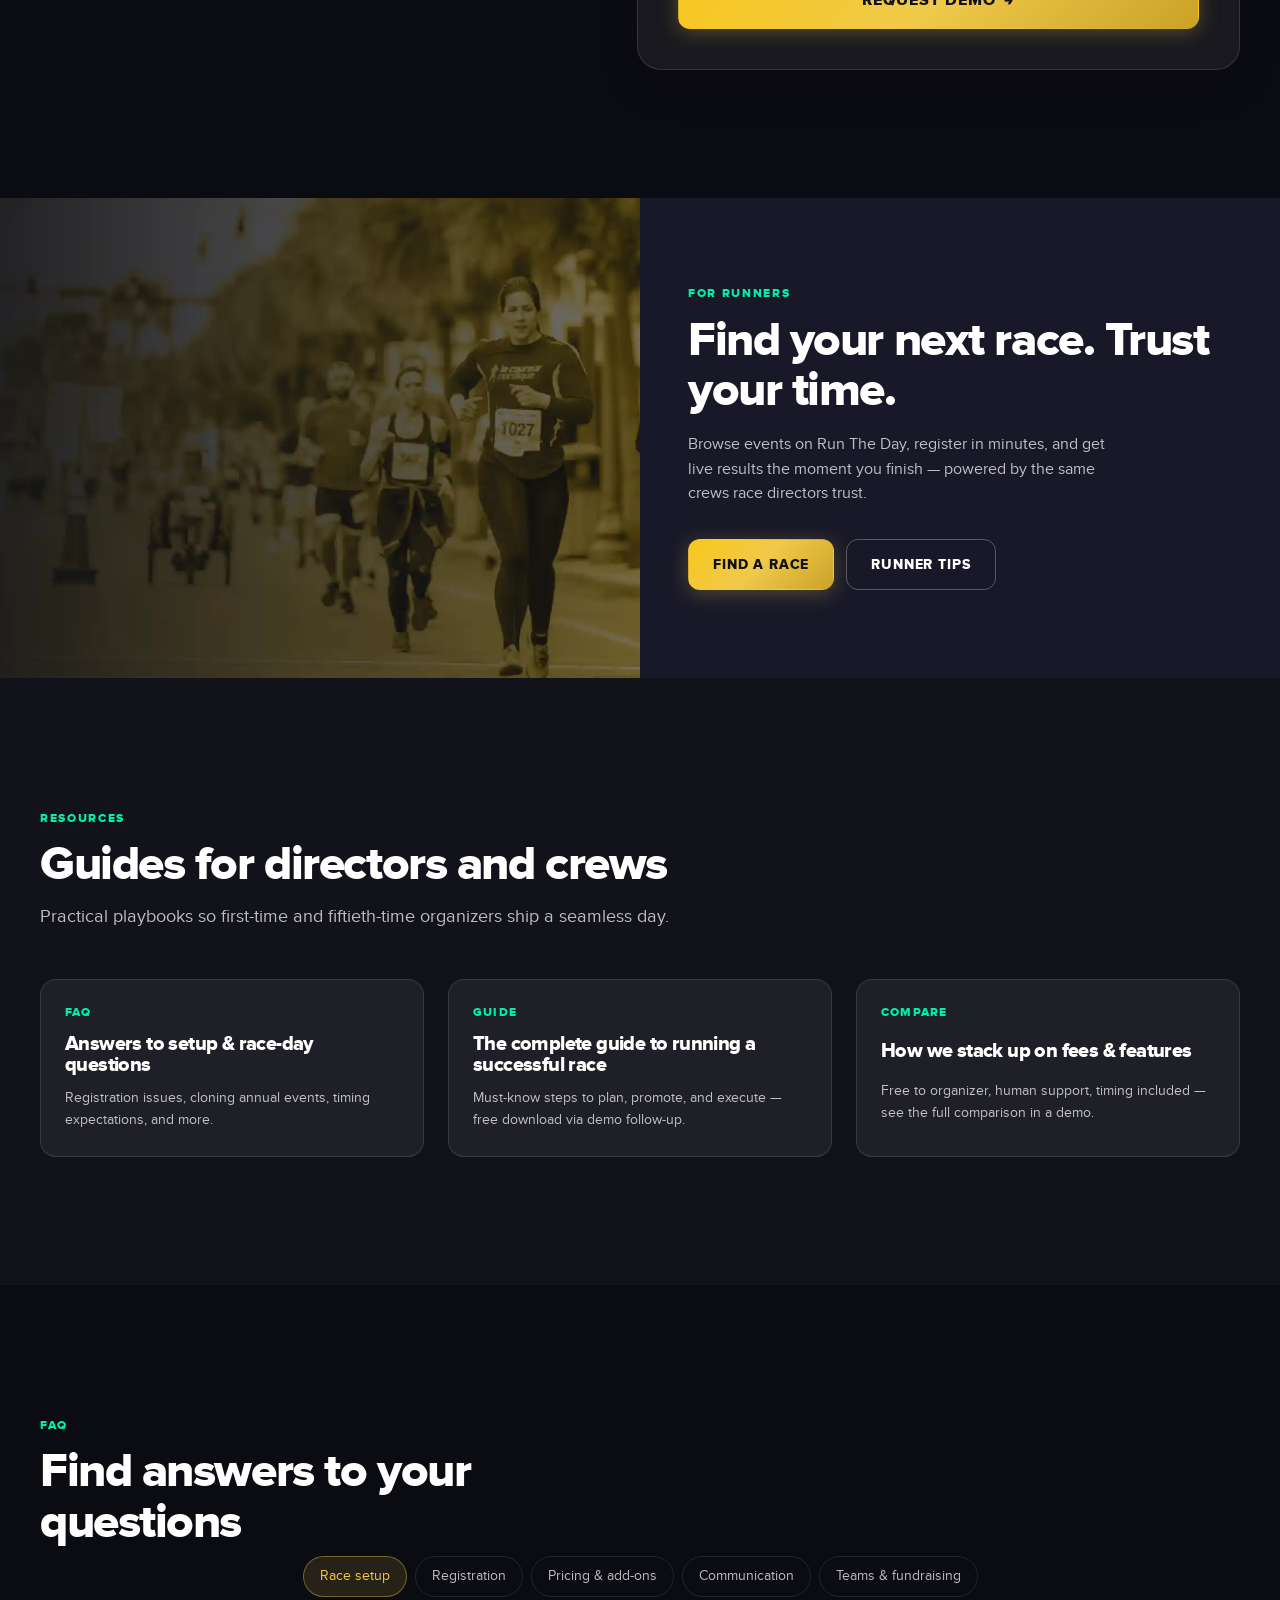
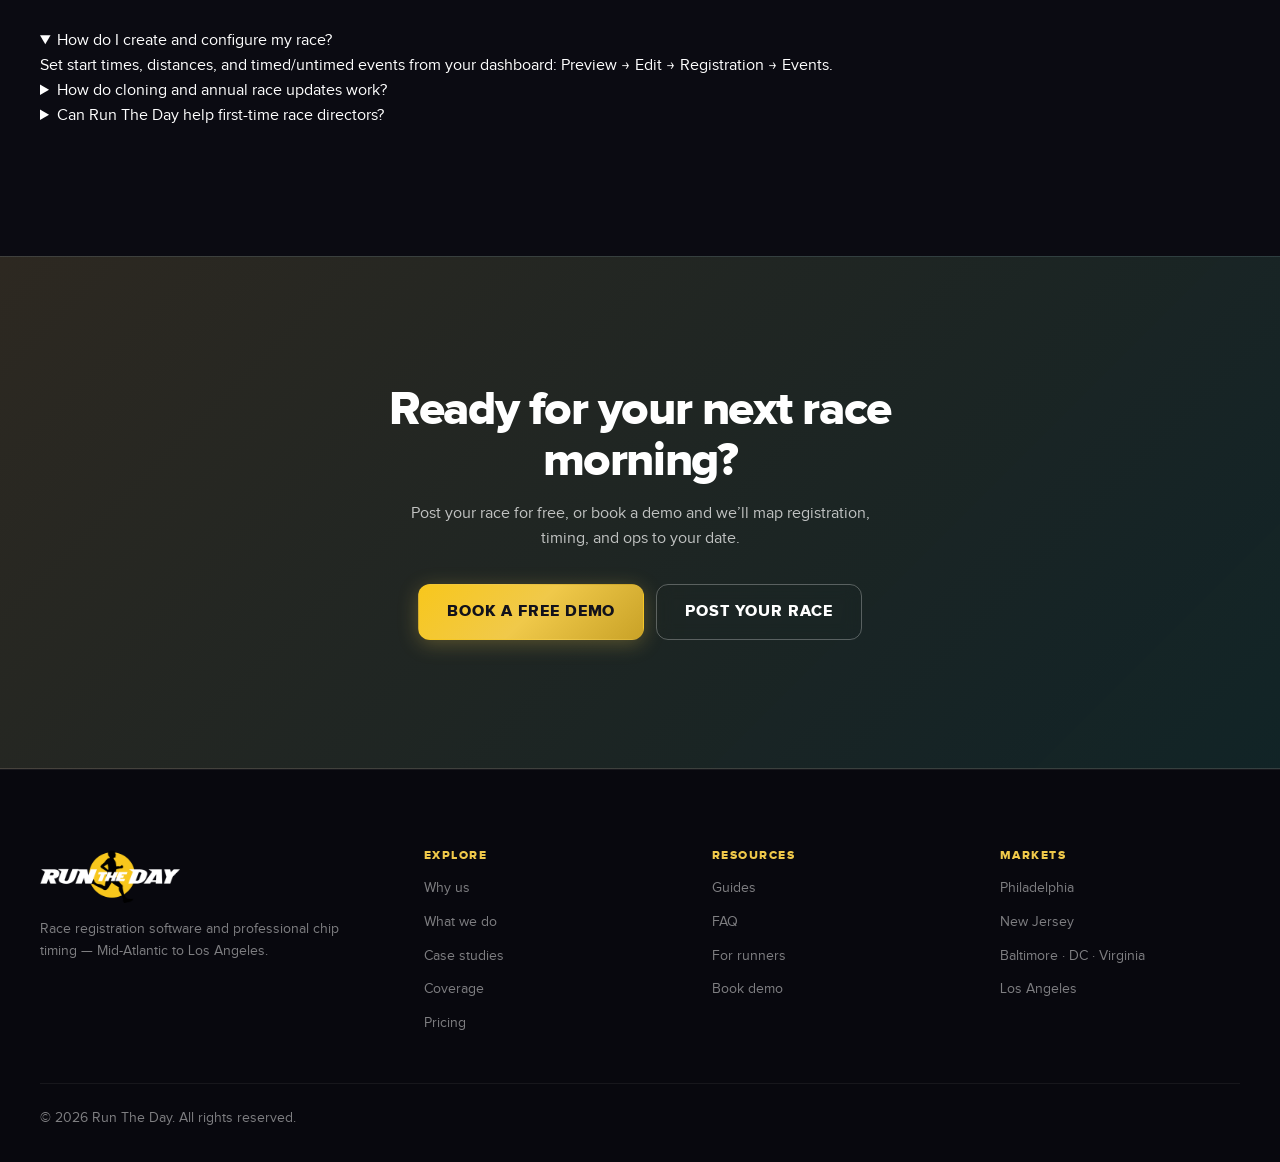
==== commit e39377e9: "Deliver single-file homepage with reference content Inline CSS/JS into index.html and restructure se" ====
--- a/index.html
+++ b/index.html
@@ -3,20 +3,3115 @@
 <head>
   <meta charset="UTF-8" />
   <meta name="viewport" content="width=device-width, initial-scale=1.0" />
-  <meta name="description" content="Run The Day — race registration software and professional chip timing for 5Ks. One trusted partner from signup to finish line." />
+  <meta name="description" content="Run The Day — race registration software and professional chip timing. Organizing a race is hard. We make it easier." />
   <meta name="theme-color" content="#12121b" />
-  <title>Race Registration Software & Timing for 5Ks | Run The Day</title>
+  <title>Organizing a race is hard. We make it easier. | Run The Day</title>
   <link rel="icon" href="assets/images/favicon.ico" type="image/png" />
   <link rel="preconnect" href="https://fonts.googleapis.com" />
   <link rel="preconnect" href="https://fonts.gstatic.com" crossorigin />
   <link href="https://fonts.googleapis.com/css2?family=Montserrat:wght@400;600;800&display=swap" rel="stylesheet" />
-  <link rel="stylesheet" href="css/design-system.css" />
-  <link rel="stylesheet" href="css/styles.css" />
+  <style>
+/* ==========================================================================
+   Run The Day — Design System
+   Brand-preserving tokens: Black · Gold · Teal · Proxima Nova
+   8px spacing scale · Soft layered elevation · Unified card system
+   ========================================================================== */
+
+@font-face {
+  font-family: "Proxima Nova";
+  src: url("assets/fonts/Proxima-Nova-Regular.woff2") format("woff2");
+  font-weight: 400;
+  font-style: normal;
+  font-display: swap;
+}
+
+@font-face {
+  font-family: "Proxima Nova";
+  src: url("assets/fonts/Proxima-Nova-Extrabold.woff2") format("woff2");
+  font-weight: 800;
+  font-style: normal;
+  font-display: swap;
+}
+
+:root {
+  /* Brand */
+  --color-black: #12121b;
+  --color-black-deep: #0b0b12;
+  --color-black-elevated: #181828;
+  --color-black-soft: #1e1e2e;
+  --color-gold: #f0c94a;
+  --color-gold-bright: #f8c71c;
+  --color-gold-soft: #faeec7;
+  --color-gold-muted: #c9a227;
+  --color-teal: #00efa9;
+  --color-teal-soft: #50e3c3;
+  --color-teal-deep: #00b87f;
+  --color-orange: #fa6b1e;
+
+  /* Neutrals */
+  --color-white: #ffffff;
+  --color-off-white: #f7f7f8;
+  --color-gray-50: #f4f4f5;
+  --color-gray-100: #e7e7e8;
+  --color-gray-200: #d0d0d4;
+  --color-gray-300: #a8a8b0;
+  --color-gray-400: #75757e;
+  --color-gray-500: #57575e;
+  --color-gray-600: #3c3c46;
+  --color-gray-700: #2a2a34;
+
+  /* Surfaces */
+  --surface-base: var(--color-black);
+  --surface-raised: var(--color-black-elevated);
+  --surface-overlay: rgba(18, 18, 27, 0.72);
+  --surface-glass: rgba(255, 255, 255, 0.06);
+  --surface-glass-border: rgba(255, 255, 255, 0.12);
+  --surface-light: var(--color-off-white);
+  --surface-card: var(--color-white);
+
+  /* Text */
+  --text-primary: var(--color-white);
+  --text-secondary: rgba(255, 255, 255, 0.72);
+  --text-tertiary: rgba(255, 255, 255, 0.48);
+  --text-inverse: var(--color-black);
+  --text-muted: var(--color-gray-500);
+  --text-body-light: var(--color-gray-600);
+
+  /* Gradients */
+  --gradient-hero: linear-gradient(
+    135deg,
+    rgba(11, 11, 18, 0.92) 0%,
+    rgba(18, 18, 27, 0.75) 45%,
+    rgba(0, 184, 127, 0.18) 100%
+  );
+  --gradient-gold: linear-gradient(135deg, var(--color-gold-bright) 0%, var(--color-gold) 50%, var(--color-gold-muted) 100%);
+  --gradient-teal: linear-gradient(135deg, var(--color-teal) 0%, var(--color-teal-deep) 100%);
+  --gradient-mesh: radial-gradient(ellipse 80% 60% at 20% 20%, rgba(240, 201, 74, 0.12), transparent 50%),
+    radial-gradient(ellipse 60% 50% at 80% 30%, rgba(0, 239, 169, 0.1), transparent 50%),
+    radial-gradient(ellipse 50% 40% at 50% 80%, rgba(250, 107, 30, 0.06), transparent 50%);
+  --gradient-track: repeating-linear-gradient(
+    90deg,
+    transparent,
+    transparent 80px,
+    rgba(240, 201, 74, 0.03) 80px,
+    rgba(240, 201, 74, 0.03) 81px
+  );
+
+  /* Typography scale */
+  --font-family: "Proxima Nova", "Montserrat", "Segoe UI", sans-serif;
+  --font-weight-regular: 400;
+  --font-weight-bold: 800;
+
+  --text-display: clamp(3rem, 7vw, 5.5rem);
+  --text-h1: clamp(2.5rem, 5vw, 4rem);
+  --text-h2: clamp(2rem, 4vw, 3rem);
+  --text-h3: clamp(1.375rem, 2.5vw, 1.75rem);
+  --text-h4: 1.25rem;
+  --text-body-lg: 1.125rem;
+  --text-body: 1rem;
+  --text-caption: 0.875rem;
+  --text-label: 0.75rem;
+  --text-stat: clamp(2rem, 4vw, 3.25rem);
+
+  --leading-tight: 1.05;
+  --leading-snug: 1.2;
+  --leading-normal: 1.55;
+  --leading-relaxed: 1.7;
+
+  --tracking-tight: -0.03em;
+  --tracking-normal: 0;
+  --tracking-wide: 0.06em;
+  --tracking-wider: 0.12em;
+
+  /* 8px spacing system */
+  --space-1: 0.25rem; /* 4 */
+  --space-2: 0.5rem; /* 8 */
+  --space-3: 0.75rem; /* 12 */
+  --space-4: 1rem; /* 16 */
+  --space-5: 1.5rem; /* 24 */
+  --space-6: 2rem; /* 32 */
+  --space-7: 2.5rem; /* 40 */
+  --space-8: 3rem; /* 48 */
+  --space-9: 4rem; /* 64 */
+  --space-10: 5rem; /* 80 */
+  --space-11: 6rem; /* 96 */
+  --space-12: 8rem; /* 128 */
+
+  --section-pad-y: clamp(5rem, 10vw, 8rem);
+  --section-pad-x: clamp(1.25rem, 5vw, 2rem);
+  --container: 1200px;
+  --container-wide: 1400px;
+
+  /* Radii — unified */
+  --radius-sm: 8px;
+  --radius-md: 12px;
+  --radius-lg: 16px;
+  --radius-xl: 24px;
+  --radius-full: 9999px;
+
+  /* Soft layered shadows */
+  --shadow-sm: 0 1px 2px rgba(0, 0, 0, 0.04), 0 2px 8px rgba(0, 0, 0, 0.06);
+  --shadow-md: 0 2px 4px rgba(0, 0, 0, 0.04), 0 8px 24px rgba(0, 0, 0, 0.08);
+  --shadow-lg: 0 4px 8px rgba(0, 0, 0, 0.04), 0 16px 40px rgba(0, 0, 0, 0.12);
+  --shadow-float: 0 8px 16px rgba(0, 0, 0, 0.06), 0 24px 64px rgba(0, 0, 0, 0.16);
+  --shadow-gold: 0 4px 20px rgba(240, 201, 74, 0.28);
+  --shadow-teal: 0 4px 20px rgba(0, 239, 169, 0.22);
+  --shadow-glow-gold: 0 0 40px rgba(240, 201, 74, 0.15);
+
+  /* Motion */
+  --ease-out: cubic-bezier(0.16, 1, 0.3, 1);
+  --ease-in-out: cubic-bezier(0.65, 0, 0.35, 1);
+  --duration-fast: 200ms;
+  --duration-base: 320ms;
+  --duration-slow: 480ms;
+
+  /* Z-index */
+  --z-nav: 1000;
+  --z-overlay: 900;
+  --z-modal: 1100;
+
+  /* Borders */
+  --border-subtle: 1px solid rgba(255, 255, 255, 0.08);
+  --border-light: 1px solid var(--color-gray-100);
+  --border-gold: 1px solid rgba(240, 201, 74, 0.35);
+}
+
+@media (prefers-reduced-motion: reduce) {
+  :root {
+    --duration-fast: 0ms;
+    --duration-base: 0ms;
+    --duration-slow: 0ms;
+  }
+}
+
+/* ==========================================================================
+   Run The Day — Homepage Styles
+   Premium sports editorial · Black / Gold / Teal
+   ========================================================================== */
+
+*,
+*::before,
+*::after {
+  box-sizing: border-box;
+  margin: 0;
+  padding: 0;
+}
+
+html {
+  scroll-behavior: smooth;
+  -webkit-text-size-adjust: 100%;
+}
+
+@media (prefers-reduced-motion: reduce) {
+  html { scroll-behavior: auto; }
+  *,
+  *::before,
+  *::after {
+    animation-duration: 0.01ms !important;
+    animation-iteration-count: 1 !important;
+    transition-duration: 0.01ms !important;
+  }
+}
+
+body {
+  font-family: var(--font-family);
+  font-weight: var(--font-weight-regular);
+  font-size: var(--text-body);
+  line-height: var(--leading-normal);
+  color: var(--text-primary);
+  background: var(--color-black-deep);
+  overflow-x: hidden;
+  -webkit-font-smoothing: antialiased;
+}
+
+.site-header,
+main,
+.site-footer {
+  position: relative;
+  z-index: 2;
+}
+
+.site-header {
+  z-index: var(--z-nav);
+}
+
+img {
+  max-width: 100%;
+  height: auto;
+  display: block;
+}
+
+a {
+  color: inherit;
+  text-decoration: none;
+}
+
+ul, ol { list-style: none; }
+
+button, input, select {
+  font: inherit;
+  color: inherit;
+}
+
+:focus-visible {
+  outline: 2px solid var(--color-gold);
+  outline-offset: 3px;
+}
+
+.sr-only {
+  position: absolute;
+  width: 1px;
+  height: 1px;
+  padding: 0;
+  margin: -1px;
+  overflow: hidden;
+  clip: rect(0, 0, 0, 0);
+  white-space: nowrap;
+  border: 0;
+}
+
+.skip-link {
+  position: absolute;
+  left: var(--space-4);
+  top: -100%;
+  z-index: 2000;
+  background: var(--color-gold);
+  color: var(--color-black);
+  padding: var(--space-2) var(--space-4);
+  border-radius: var(--radius-sm);
+  font-weight: var(--font-weight-bold);
+}
+
+.skip-link:focus {
+  top: var(--space-4);
+}
+
+/* --------------------------------------------------------------------------
+   Layout
+   -------------------------------------------------------------------------- */
+
+.container {
+  width: min(100% - (var(--section-pad-x) * 2), var(--container));
+  margin-inline: auto;
+}
+
+.container--narrow {
+  width: min(100% - (var(--section-pad-x) * 2), 800px);
+}
+
+.section-pad {
+  padding-block: var(--section-pad-y);
+}
+
+.section-pad-sm {
+  padding-block: clamp(3rem, 6vw, 5rem);
+}
+
+.section-header {
+  max-width: 40rem;
+  margin-bottom: var(--space-9);
+}
+
+.section-header--center {
+  margin-inline: auto;
+  text-align: center;
+}
+
+.eyebrow {
+  display: inline-block;
+  font-size: var(--text-label);
+  font-weight: var(--font-weight-bold);
+  letter-spacing: var(--tracking-wider);
+  text-transform: uppercase;
+  color: var(--color-gold);
+  margin-bottom: var(--space-3);
+}
+
+.lede {
+  font-size: var(--text-body-lg);
+  color: var(--text-secondary);
+  line-height: var(--leading-relaxed);
+  margin-top: var(--space-4);
+}
+
+h1, h2, h3, h4 {
+  font-weight: var(--font-weight-bold);
+  line-height: var(--leading-tight);
+  letter-spacing: var(--tracking-tight);
+}
+
+h2 { font-size: var(--text-h2); }
+h3 { font-size: var(--text-h3); }
+h4 { font-size: var(--text-h4); }
+
+/* --------------------------------------------------------------------------
+   Buttons
+   -------------------------------------------------------------------------- */
+
+.btn {
+  --btn-bg: transparent;
+  --btn-color: var(--color-white);
+  --btn-border: transparent;
+  --btn-shadow: none;
+  position: relative;
+  display: inline-flex;
+  align-items: center;
+  justify-content: center;
+  gap: var(--space-2);
+  min-height: 48px;
+  padding: 0.85rem 1.5rem;
+  border-radius: var(--radius-md);
+  border: 1px solid var(--btn-border);
+  background: var(--btn-bg);
+  color: var(--btn-color);
+  font-weight: var(--font-weight-bold);
+  font-size: var(--text-caption);
+  letter-spacing: var(--tracking-wide);
+  text-transform: uppercase;
+  cursor: pointer;
+  box-shadow: var(--btn-shadow);
+  transition:
+    transform var(--duration-fast) var(--ease-out),
+    box-shadow var(--duration-base) var(--ease-out),
+    background var(--duration-fast) var(--ease-out),
+    border-color var(--duration-fast) var(--ease-out),
+    color var(--duration-fast) var(--ease-out);
+  overflow: hidden;
+  isolation: isolate;
+}
+
+.btn__arrow {
+  display: inline-block;
+  transition: transform var(--duration-fast) var(--ease-out);
+}
+
+.btn:hover .btn__arrow {
+  transform: translateX(4px);
+}
+
+.btn:hover {
+  transform: translateY(-2px);
+}
+
+.btn:active {
+  transform: translateY(0);
+}
+
+.btn--primary {
+  --btn-bg: var(--gradient-gold);
+  --btn-color: var(--color-black);
+  --btn-shadow: var(--shadow-gold);
+  background-image: var(--gradient-gold);
+}
+
+.btn--primary:hover {
+  --btn-shadow: var(--shadow-gold), var(--shadow-glow-gold);
+}
+
+.btn--secondary {
+  --btn-bg: transparent;
+  --btn-color: var(--color-white);
+  --btn-border: rgba(255, 255, 255, 0.28);
+  backdrop-filter: blur(8px);
+}
+
+.btn--secondary:hover {
+  --btn-border: var(--color-gold);
+  --btn-color: var(--color-gold);
+}
+
+.btn--ghost {
+  --btn-color: var(--color-gold);
+  --btn-border: rgba(240, 201, 74, 0.35);
+}
+
+.btn--ghost:hover {
+  --btn-bg: rgba(240, 201, 74, 0.08);
+}
+
+.btn--text {
+  --btn-color: rgba(255, 255, 255, 0.78);
+  min-height: auto;
+  padding: var(--space-2) var(--space-3);
+  text-transform: none;
+  letter-spacing: 0;
+  font-weight: var(--font-weight-regular);
+  font-size: var(--text-body);
+}
+
+.btn--text:hover {
+  --btn-color: var(--color-white);
+  transform: none;
+}
+
+.btn--lg {
+  min-height: 56px;
+  padding-inline: 1.75rem;
+  font-size: var(--text-body);
+}
+
+.btn--sm {
+  min-height: 40px;
+  padding: 0.5rem 1rem;
+}
+
+.btn--block {
+  width: 100%;
+}
+
+.btn.is-loading {
+  pointer-events: none;
+  opacity: 0.8;
+}
+
+.btn.is-loading::after {
+  content: "";
+  width: 1rem;
+  height: 1rem;
+  margin-left: var(--space-2);
+  border: 2px solid currentColor;
+  border-right-color: transparent;
+  border-radius: 50%;
+  animation: spin 0.6s linear infinite;
+}
+
+@keyframes spin {
+  to { transform: rotate(360deg); }
+}
+
+/* Ripple */
+.btn .ripple {
+  position: absolute;
+  border-radius: 50%;
+  background: rgba(255, 255, 255, 0.35);
+  transform: scale(0);
+  animation: ripple 0.5s var(--ease-out);
+  pointer-events: none;
+  z-index: 0;
+}
+
+@keyframes ripple {
+  to {
+    transform: scale(4);
+    opacity: 0;
+  }
+}
+
+/* --------------------------------------------------------------------------
+   Cards — Primary / Secondary / Feature / Glass / Metric
+   -------------------------------------------------------------------------- */
+
+.primary-card,
+.secondary-card,
+.feature-card,
+.glass-card,
+.metric-card {
+  border-radius: var(--radius-lg);
+  transition:
+    transform var(--duration-base) var(--ease-out),
+    box-shadow var(--duration-base) var(--ease-out),
+    border-color var(--duration-base) var(--ease-out);
+}
+
+.primary-card {
+  background: var(--surface-raised);
+  border: var(--border-subtle);
+  box-shadow: var(--shadow-md);
+  padding: var(--space-6);
+}
+
+.secondary-card {
+  background: rgba(255, 255, 255, 0.03);
+  border: var(--border-subtle);
+  box-shadow: var(--shadow-sm);
+}
+
+.feature-card {
+  display: flex;
+  gap: var(--space-4);
+  padding: var(--space-5);
+  background: linear-gradient(180deg, rgba(255, 255, 255, 0.04), rgba(255, 255, 255, 0.015));
+  border: var(--border-subtle);
+}
+
+.feature-card:hover {
+  transform: translateY(-4px);
+  box-shadow: var(--shadow-md);
+  border-color: rgba(240, 201, 74, 0.25);
+}
+
+.feature-card__icon {
+  flex-shrink: 0;
+  width: 48px;
+  height: 48px;
+  display: grid;
+  place-items: center;
+  border-radius: var(--radius-md);
+  background: rgba(240, 201, 74, 0.1);
+  color: var(--color-gold);
+  font-weight: var(--font-weight-bold);
+  font-size: var(--text-caption);
+}
+
+.feature-card h3 {
+  font-size: var(--text-h4);
+  margin-bottom: var(--space-2);
+}
+
+.feature-card p {
+  color: var(--text-secondary);
+  font-size: var(--text-caption);
+}
+
+.glass-card {
+  background: var(--surface-glass);
+  border: 1px solid var(--surface-glass-border);
+  backdrop-filter: blur(16px) saturate(140%);
+  -webkit-backdrop-filter: blur(16px) saturate(140%);
+  box-shadow: var(--shadow-md);
+}
+
+.metric-card {
+  position: relative;
+  padding: var(--space-5);
+  min-width: 160px;
+}
+
+.metric-card__value {
+  display: block;
+  font-size: var(--text-stat);
+  font-weight: var(--font-weight-bold);
+  letter-spacing: var(--tracking-tight);
+  background: var(--gradient-gold);
+  -webkit-background-clip: text;
+  background-clip: text;
+  color: transparent;
+  line-height: 1;
+  margin-bottom: var(--space-2);
+}
+
+.metric-card__label {
+  display: block;
+  font-size: var(--text-caption);
+  color: var(--text-secondary);
+  letter-spacing: var(--tracking-wide);
+  text-transform: uppercase;
+}
+
+.metric-card__live {
+  position: absolute;
+  top: var(--space-3);
+  right: var(--space-3);
+  display: inline-flex;
+  align-items: center;
+  gap: 6px;
+  font-size: 0.65rem;
+  letter-spacing: var(--tracking-wider);
+  text-transform: uppercase;
+  color: var(--color-teal);
+}
+
+.metric-card__live i,
+.pill--live i,
+.hud-chip--teal .hud-chip__label i {
+  width: 6px;
+  height: 6px;
+  border-radius: 50%;
+  background: var(--color-teal);
+  box-shadow: 0 0 0 0 rgba(0, 239, 169, 0.6);
+  animation: pulse 1.8s var(--ease-in-out) infinite;
+}
+
+@keyframes pulse {
+  70% { box-shadow: 0 0 0 8px rgba(0, 239, 169, 0); }
+  100% { box-shadow: 0 0 0 0 rgba(0, 239, 169, 0); }
+}
+
+/* Floating motion for hero metrics */
+.float-a { animation: floatY 6s ease-in-out infinite; }
+.float-b { animation: floatY 7s ease-in-out infinite 0.4s; }
+.float-c { animation: floatY 5.5s ease-in-out infinite 0.8s; }
+.float-d { animation: floatY 6.5s ease-in-out infinite 1.2s; }
+
+@keyframes floatY {
+  0%, 100% { transform: translateY(0); }
+  50% { transform: translateY(-10px); }
+}
+
+/* --------------------------------------------------------------------------
+   Badges / pills / tags
+   -------------------------------------------------------------------------- */
+
+.badge {
+  display: inline-flex;
+  align-items: center;
+  padding: 0.35rem 0.75rem;
+  border-radius: var(--radius-sm);
+  font-size: var(--text-label);
+  font-weight: var(--font-weight-bold);
+  letter-spacing: var(--tracking-wider);
+  text-transform: uppercase;
+  background: rgba(255, 255, 255, 0.08);
+  color: var(--text-secondary);
+  margin-bottom: var(--space-4);
+}
+
+.badge--gold {
+  background: rgba(240, 201, 74, 0.14);
+  color: var(--color-gold);
+}
+
+.badge--teal {
+  background: rgba(0, 239, 169, 0.12);
+  color: var(--color-teal);
+}
+
+.pill {
+  display: inline-flex;
+  align-items: center;
+  gap: 6px;
+  padding: 0.3rem 0.7rem;
+  border-radius: var(--radius-full);
+  font-size: var(--text-label);
+  font-weight: var(--font-weight-bold);
+  background: rgba(255, 255, 255, 0.08);
+}
+
+.pill--live {
+  color: var(--color-teal);
+  background: rgba(0, 239, 169, 0.1);
+}
+
+.pill--gold {
+  color: var(--color-black);
+  background: var(--color-gold);
+}
+
+.tag {
+  display: inline-block;
+  padding: 0.2rem 0.55rem;
+  border-radius: var(--radius-sm);
+  font-size: 0.7rem;
+  font-weight: var(--font-weight-bold);
+  letter-spacing: var(--tracking-wide);
+  text-transform: uppercase;
+  background: rgba(255, 255, 255, 0.08);
+  color: var(--text-secondary);
+}
+
+.tag--gold { color: var(--color-gold); background: rgba(240, 201, 74, 0.12); }
+.tag--teal { color: var(--color-teal); background: rgba(0, 239, 169, 0.12); }
+
+.checklist {
+  display: grid;
+  gap: var(--space-3);
+  margin-top: var(--space-5);
+}
+
+.checklist li {
+  position: relative;
+  padding-left: var(--space-6);
+  color: var(--text-secondary);
+  font-size: var(--text-body);
+}
+
+.checklist li::before {
+  content: "";
+  position: absolute;
+  left: 0;
+  top: 0.35rem;
+  width: 1rem;
+  height: 1rem;
+  border-radius: 50%;
+  background:
+    url("data:image/svg+xml,%3Csvg xmlns='http://www.w3.org/2000/svg' viewBox='0 0 16 16' fill='none'%3E%3Cpath d='M3.5 8.5l3 3 6-7' stroke='%2300efa9' stroke-width='2' stroke-linecap='round' stroke-linejoin='round'/%3E%3C/svg%3E")
+    center / contain no-repeat,
+    rgba(0, 239, 169, 0.12);
+}
+
+.checklist--muted li { color: var(--text-tertiary); }
+.checklist--muted li::before {
+  background:
+    url("data:image/svg+xml,%3Csvg xmlns='http://www.w3.org/2000/svg' viewBox='0 0 16 16' fill='none'%3E%3Cpath d='M3.5 8.5l3 3 6-7' stroke='%2375757e' stroke-width='2' stroke-linecap='round' stroke-linejoin='round'/%3E%3C/svg%3E")
+    center / contain no-repeat,
+    rgba(255, 255, 255, 0.06);
+}
+
+.logo-pill {
+  display: inline-flex;
+  align-items: center;
+  padding: 0.65rem 1.15rem;
+  border-radius: var(--radius-full);
+  border: 1px solid rgba(255, 255, 255, 0.1);
+  background: rgba(255, 255, 255, 0.03);
+  color: var(--text-tertiary);
+  font-size: var(--text-caption);
+  font-weight: var(--font-weight-bold);
+  letter-spacing: var(--tracking-wide);
+  text-transform: uppercase;
+  white-space: nowrap;
+}
+
+/* --------------------------------------------------------------------------
+   Navigation
+   -------------------------------------------------------------------------- */
+
+.site-header {
+  position: fixed;
+  inset: 0 0 auto 0;
+  z-index: var(--z-nav);
+  padding-block: var(--space-4);
+  transition:
+    background var(--duration-base) var(--ease-out),
+    backdrop-filter var(--duration-base) var(--ease-out),
+    padding var(--duration-base) var(--ease-out),
+    border-color var(--duration-base) var(--ease-out);
+  border-bottom: 1px solid transparent;
+}
+
+.site-header[data-scrolled="true"] {
+  padding-block: var(--space-3);
+  background: rgba(11, 11, 18, 0.72);
+  backdrop-filter: blur(18px) saturate(160%);
+  -webkit-backdrop-filter: blur(18px) saturate(160%);
+  border-bottom-color: rgba(255, 255, 255, 0.06);
+}
+
+.nav {
+  display: flex;
+  align-items: center;
+  justify-content: space-between;
+  gap: var(--space-5);
+}
+
+.nav__logo {
+  height: 44px;
+  width: auto;
+  transition: transform var(--duration-fast) var(--ease-out);
+}
+
+.nav__brand:hover .nav__logo {
+  transform: scale(1.03);
+}
+
+.nav__menu {
+  display: flex;
+  align-items: center;
+  gap: var(--space-7);
+}
+
+.nav__links {
+  display: flex;
+  align-items: center;
+  gap: var(--space-6);
+}
+
+.nav__link {
+  position: relative;
+  font-size: var(--text-caption);
+  color: rgba(255, 255, 255, 0.78);
+  padding-block: var(--space-2);
+  transition: color var(--duration-fast) var(--ease-out);
+}
+
+.nav__link::after {
+  content: "";
+  position: absolute;
+  left: 0;
+  bottom: 0;
+  width: 100%;
+  height: 2px;
+  background: var(--gradient-gold);
+  transform: scaleX(0);
+  transform-origin: left;
+  transition: transform var(--duration-base) var(--ease-out);
+}
+
+.nav__link:hover,
+.nav__link[aria-current="true"] {
+  color: var(--color-white);
+}
+
+.nav__link:hover::after,
+.nav__link[aria-current="true"]::after {
+  transform: scaleX(1);
+}
+
+.nav__actions {
+  display: flex;
+  align-items: center;
+  gap: var(--space-3);
+}
+
+.nav__toggle {
+  display: none;
+  width: 44px;
+  height: 44px;
+  border: 0;
+  background: transparent;
+  flex-direction: column;
+  justify-content: center;
+  align-items: center;
+  gap: 6px;
+  cursor: pointer;
+}
+
+.nav__toggle-bar {
+  width: 22px;
+  height: 2px;
+  background: var(--color-white);
+  border-radius: 2px;
+  transition: transform var(--duration-fast) var(--ease-out), opacity var(--duration-fast);
+}
+
+.nav__toggle[aria-expanded="true"] .nav__toggle-bar:nth-child(1) {
+  transform: translateY(8px) rotate(45deg);
+}
+.nav__toggle[aria-expanded="true"] .nav__toggle-bar:nth-child(2) { opacity: 0; }
+.nav__toggle[aria-expanded="true"] .nav__toggle-bar:nth-child(3) {
+  transform: translateY(-8px) rotate(-45deg);
+}
+
+/* --------------------------------------------------------------------------
+   Hero
+   -------------------------------------------------------------------------- */
+
+.hero {
+  position: relative;
+  min-height: 100vh;
+  min-height: 100dvh;
+  display: flex;
+  flex-direction: column;
+  justify-content: center;
+  padding-top: 6.5rem;
+  padding-bottom: 8rem;
+  overflow: hidden;
+}
+
+.hero__media {
+  position: absolute;
+  inset: 0;
+  z-index: 0;
+}
+
+.hero__bg {
+  width: 100%;
+  height: 100%;
+  object-fit: cover;
+  object-position: center 30%;
+  transform: scale(1.06);
+  transition: transform 1.2s var(--ease-out);
+  will-change: transform;
+}
+
+.hero.is-ready .hero__bg {
+  transform: scale(1.02);
+}
+
+.hero__overlay {
+  position: absolute;
+  inset: 0;
+  background:
+    linear-gradient(180deg, rgba(11, 11, 18, 0.55) 0%, rgba(11, 11, 18, 0.35) 35%, rgba(11, 11, 18, 0.88) 100%),
+    var(--gradient-hero);
+}
+
+.hero__mesh {
+  position: absolute;
+  inset: 0;
+  background: var(--gradient-mesh);
+  animation: meshMove 18s ease-in-out infinite alternate;
+  pointer-events: none;
+}
+
+@keyframes meshMove {
+  from { transform: translate3d(0, 0, 0) scale(1); }
+  to { transform: translate3d(-2%, 2%, 0) scale(1.05); }
+}
+
+.hero__track {
+  position: absolute;
+  inset: 0;
+  background: var(--gradient-track);
+  opacity: 0.5;
+  pointer-events: none;
+}
+
+.hero__particles {
+  position: absolute;
+  inset: 0;
+  overflow: hidden;
+  pointer-events: none;
+}
+
+.hero__particles span {
+  position: absolute;
+  width: 3px;
+  height: 3px;
+  border-radius: 50%;
+  background: rgba(240, 201, 74, 0.55);
+  animation: particleDrift linear infinite;
+  opacity: 0.4;
+}
+
+@keyframes particleDrift {
+  0% { transform: translateY(100vh) scale(0.6); opacity: 0; }
+  15% { opacity: 0.55; }
+  100% { transform: translateY(-10vh) scale(1); opacity: 0; }
+}
+
+.hero__content {
+  position: relative;
+  z-index: 2;
+  max-width: 52rem;
+  padding-inline: var(--section-pad-x);
+  width: min(100%, var(--container));
+  margin-inline: auto;
+  margin-left: max(var(--section-pad-x), calc((100% - var(--container)) / 2));
+}
+
+.hero__heading {
+  display: grid;
+  gap: var(--space-4);
+  margin-bottom: var(--space-5);
+}
+
+.hero__brand {
+  display: block;
+  font-size: clamp(2.75rem, 6.5vw, 5rem);
+  font-weight: var(--font-weight-bold);
+  letter-spacing: var(--tracking-tight);
+  line-height: var(--leading-tight);
+  color: var(--color-gold);
+  text-shadow: 0 0 48px rgba(240, 201, 74, 0.28);
+}
+
+.hero__title {
+  display: block;
+  font-size: clamp(1.75rem, 3.6vw, 2.75rem);
+  max-width: 22ch;
+  font-weight: var(--font-weight-bold);
+  color: var(--color-white);
+  letter-spacing: var(--tracking-tight);
+  line-height: var(--leading-snug);
+}
+
+.hero__subtitle {
+  font-size: clamp(1.05rem, 2vw, 1.25rem);
+  color: var(--text-secondary);
+  max-width: 38rem;
+  line-height: var(--leading-relaxed);
+  margin-bottom: var(--space-7);
+}
+
+.hero__cta {
+  display: flex;
+  flex-wrap: wrap;
+  gap: var(--space-3);
+}
+
+.hero__stats {
+  position: absolute;
+  z-index: 3;
+  right: max(var(--section-pad-x), calc((100% - var(--container-wide)) / 2));
+  bottom: 12%;
+  display: grid;
+  grid-template-columns: repeat(2, minmax(150px, 180px));
+  gap: var(--space-3);
+}
+
+.hero__scroll {
+  position: absolute;
+  z-index: 3;
+  left: 50%;
+  bottom: var(--space-6);
+  transform: translateX(-50%);
+  width: 28px;
+  height: 44px;
+  border: 1px solid rgba(255, 255, 255, 0.28);
+  border-radius: var(--radius-full);
+  display: grid;
+  place-items: start center;
+  padding-top: 8px;
+}
+
+.hero__scroll span {
+  width: 4px;
+  height: 8px;
+  border-radius: 4px;
+  background: var(--color-gold);
+  animation: scrollDot 1.6s var(--ease-in-out) infinite;
+}
+
+@keyframes scrollDot {
+  0% { transform: translateY(0); opacity: 1; }
+  100% { transform: translateY(16px); opacity: 0; }
+}
+
+/* --------------------------------------------------------------------------
+   Trust bar
+   -------------------------------------------------------------------------- */
+
+.trust-bar {
+  position: relative;
+  background:
+    var(--gradient-mesh),
+    linear-gradient(180deg, var(--color-black-deep), var(--color-black));
+  border-block: 1px solid rgba(255, 255, 255, 0.05);
+}
+
+.trust-bar__eyebrow {
+  text-align: center;
+  font-size: var(--text-label);
+  letter-spacing: var(--tracking-wider);
+  text-transform: uppercase;
+  color: var(--text-tertiary);
+  margin-bottom: var(--space-6);
+}
+
+.trust-bar__grid {
+  display: grid;
+  grid-template-columns: repeat(4, 1fr);
+  gap: var(--space-5);
+  margin-bottom: var(--space-8);
+}
+
+.trust-bar__stat {
+  text-align: center;
+}
+
+.trust-bar__stat strong {
+  display: block;
+  font-size: clamp(1.75rem, 3vw, 2.5rem);
+  font-weight: var(--font-weight-bold);
+  color: var(--color-gold);
+  letter-spacing: var(--tracking-tight);
+  margin-bottom: var(--space-2);
+}
+
+.trust-bar__stat span {
+  color: var(--text-tertiary);
+  font-size: var(--text-caption);
+  text-transform: uppercase;
+  letter-spacing: var(--tracking-wide);
+}
+
+.logo-marquee {
+  overflow: hidden;
+  mask-image: linear-gradient(90deg, transparent, #000 8%, #000 92%, transparent);
+}
+
+.logo-marquee__track {
+  display: flex;
+  gap: var(--space-4);
+  width: max-content;
+  animation: marquee 32s linear infinite;
+}
+
+@keyframes marquee {
+  to { transform: translateX(-50%); }
+}
+
+/* --------------------------------------------------------------------------
+   Problem
+   -------------------------------------------------------------------------- */
+
+.problem {
+  background:
+    radial-gradient(ellipse 50% 40% at 100% 0%, rgba(0, 239, 169, 0.06), transparent 50%),
+    var(--color-black);
+}
+
+.problem__grid {
+  display: grid;
+  grid-template-columns: 1fr 1.1fr;
+  gap: var(--space-9);
+  align-items: start;
+}
+
+.problem__list {
+  display: grid;
+  gap: var(--space-4);
+}
+
+/* --------------------------------------------------------------------------
+   Platform / Showcase
+   -------------------------------------------------------------------------- */
+
+.platform {
+  background:
+    radial-gradient(ellipse 60% 50% at 0% 20%, rgba(240, 201, 74, 0.07), transparent 55%),
+    var(--color-black-deep);
+}
+
+.showcase {
+  display: grid;
+  gap: var(--space-11);
+}
+
+.showcase__row {
+  display: grid;
+  grid-template-columns: 1fr 1.15fr;
+  gap: var(--space-8);
+  align-items: center;
+}
+
+.showcase__row--reverse {
+  direction: rtl;
+}
+
+.showcase__row--reverse > * {
+  direction: ltr;
+}
+
+.showcase__copy h3 {
+  margin-bottom: var(--space-4);
+}
+
+.showcase__copy > p {
+  color: var(--text-secondary);
+  font-size: var(--text-body-lg);
+}
+
+.showcase__visual {
+  position: relative;
+  min-height: 320px;
+}
+
+.showcase__visual--stack {
+  display: grid;
+  place-items: center;
+}
+
+/* Mockups */
+.mockup {
+  border-radius: var(--radius-xl);
+  background: linear-gradient(180deg, #1c1c2a, #14141e);
+  border: 1px solid rgba(255, 255, 255, 0.1);
+  box-shadow: var(--shadow-float);
+  overflow: hidden;
+  transform-style: preserve-3d;
+}
+
+.mockup--primary { width: 100%; }
+.mockup--secondary { width: min(100%, 440px); }
+.mockup--mini {
+  position: absolute;
+  right: 4%;
+  bottom: 8%;
+  width: 180px;
+  padding: var(--space-4);
+  display: grid;
+  gap: var(--space-2);
+}
+
+.mockup__chrome {
+  display: flex;
+  align-items: center;
+  gap: 6px;
+  padding: 0.75rem 1rem;
+  background: rgba(0, 0, 0, 0.35);
+  border-bottom: 1px solid rgba(255, 255, 255, 0.06);
+}
+
+.mockup__chrome span {
+  width: 8px;
+  height: 8px;
+  border-radius: 50%;
+  background: rgba(255, 255, 255, 0.18);
+}
+
+.mockup__chrome span:nth-child(1) { background: #ff5f57; }
+.mockup__chrome span:nth-child(2) { background: #febc2e; }
+.mockup__chrome span:nth-child(3) { background: #28c840; }
+
+.mockup__chrome em {
+  margin-left: auto;
+  font-style: normal;
+  font-size: var(--text-label);
+  color: var(--text-tertiary);
+  letter-spacing: var(--tracking-wide);
+  text-transform: uppercase;
+}
+
+.mockup__body { padding: var(--space-4); }
+
+.mock-dash {
+  display: grid;
+  grid-template-columns: 120px 1fr;
+  gap: var(--space-4);
+  min-height: 280px;
+}
+
+.mock-dash__side {
+  background: rgba(255, 255, 255, 0.03);
+  border-radius: var(--radius-md);
+  padding: var(--space-4);
+}
+
+.mock-dash__side strong {
+  display: block;
+  color: var(--color-gold);
+  margin-bottom: var(--space-4);
+  font-size: var(--text-caption);
+}
+
+.mock-dash__side nav {
+  display: grid;
+  gap: var(--space-2);
+  font-size: var(--text-label);
+  color: var(--text-tertiary);
+}
+
+.mock-dash__side nav span {
+  padding: 0.4rem 0.55rem;
+  border-radius: var(--radius-sm);
+}
+
+.mock-dash__side nav .is-active {
+  background: rgba(240, 201, 74, 0.12);
+  color: var(--color-gold);
+}
+
+.mock-dash__main header {
+  display: flex;
+  justify-content: space-between;
+  align-items: flex-start;
+  gap: var(--space-3);
+  margin-bottom: var(--space-4);
+}
+
+.mock-dash__main small {
+  display: block;
+  color: var(--text-tertiary);
+  font-size: var(--text-label);
+  text-transform: uppercase;
+  letter-spacing: var(--tracking-wide);
+}
+
+.mock-metrics {
+  display: grid;
+  grid-template-columns: repeat(3, 1fr);
+  gap: var(--space-3);
+  margin-bottom: var(--space-4);
+}
+
+.mock-metrics div {
+  background: rgba(255, 255, 255, 0.03);
+  border: 1px solid rgba(255, 255, 255, 0.06);
+  border-radius: var(--radius-md);
+  padding: var(--space-3);
+}
+
+.mock-metrics b {
+  display: block;
+  font-size: 1.15rem;
+  color: var(--color-white);
+}
+
+.mock-metrics span {
+  font-size: 0.7rem;
+  color: var(--text-tertiary);
+  text-transform: uppercase;
+  letter-spacing: var(--tracking-wide);
+}
+
+.mock-chart {
+  background: rgba(0, 239, 169, 0.04);
+  border: 1px solid rgba(0, 239, 169, 0.12);
+  border-radius: var(--radius-md);
+  padding: var(--space-4);
+}
+
+.mock-chart__bars {
+  display: flex;
+  align-items: flex-end;
+  gap: 8px;
+  height: 88px;
+  margin-bottom: var(--space-3);
+}
+
+.mock-chart__bars i {
+  flex: 1;
+  height: var(--h);
+  border-radius: 4px 4px 0 0;
+  background: linear-gradient(180deg, var(--color-teal), rgba(0, 239, 169, 0.2));
+  animation: barGrow 1.2s var(--ease-out) both;
+}
+
+@keyframes barGrow {
+  from { transform: scaleY(0.2); transform-origin: bottom; opacity: 0.4; }
+  to { transform: scaleY(1); opacity: 1; }
+}
+
+.mock-chart p {
+  font-size: var(--text-label);
+  color: var(--text-tertiary);
+  text-transform: uppercase;
+  letter-spacing: var(--tracking-wide);
+}
+
+.float-window {
+  position: absolute;
+  left: -12px;
+  bottom: 18%;
+  padding: var(--space-4);
+  width: 180px;
+  display: grid;
+  gap: var(--space-2);
+  animation: floatY 7s ease-in-out infinite;
+}
+
+.float-window strong {
+  font-size: var(--text-caption);
+}
+
+.float-window p {
+  font-size: var(--text-label);
+  color: var(--text-tertiary);
+}
+
+.mock-ops {
+  display: grid;
+  gap: var(--space-4);
+}
+
+.mock-ops__row {
+  display: grid;
+  gap: var(--space-2);
+  padding: var(--space-4);
+  border-radius: var(--radius-md);
+  background: rgba(255, 255, 255, 0.03);
+  border: 1px solid rgba(255, 255, 255, 0.06);
+}
+
+.progress {
+  height: 6px;
+  border-radius: var(--radius-full);
+  background: rgba(255, 255, 255, 0.08);
+  overflow: hidden;
+}
+
+.progress i {
+  display: block;
+  height: 100%;
+  border-radius: inherit;
+  background: var(--gradient-teal);
+}
+
+/* Image frame with product overlays */
+.image-frame {
+  position: relative;
+  border-radius: var(--radius-xl);
+  overflow: hidden;
+  box-shadow: var(--shadow-float);
+  border: 1px solid rgba(255, 255, 255, 0.1);
+}
+
+.image-frame img {
+  width: 100%;
+  aspect-ratio: 4 / 3;
+  object-fit: cover;
+  transition: transform var(--duration-slow) var(--ease-out);
+}
+
+.image-frame:hover img {
+  transform: scale(1.04);
+}
+
+.image-frame::after {
+  content: "";
+  position: absolute;
+  inset: 0;
+  background: linear-gradient(180deg, transparent 35%, rgba(11, 11, 18, 0.75));
+  pointer-events: none;
+}
+
+.image-frame__overlays {
+  position: absolute;
+  inset: 0;
+  z-index: 1;
+  padding: var(--space-5);
+  display: grid;
+  align-content: space-between;
+  pointer-events: none;
+}
+
+.hud-chip {
+  justify-self: start;
+  padding: var(--space-3) var(--space-4);
+  display: grid;
+  gap: 4px;
+}
+
+.hud-chip__label {
+  font-size: 0.65rem;
+  letter-spacing: var(--tracking-wider);
+  text-transform: uppercase;
+  color: var(--text-tertiary);
+  display: inline-flex;
+  align-items: center;
+  gap: 6px;
+}
+
+.hud-chip strong {
+  font-size: 1.25rem;
+  font-variant-numeric: tabular-nums;
+}
+
+.hud-chip--teal {
+  justify-self: end;
+  border-color: rgba(0, 239, 169, 0.25);
+}
+
+.hud-meta {
+  justify-self: start;
+  padding: var(--space-3) var(--space-4);
+  display: flex;
+  gap: var(--space-4);
+  align-items: baseline;
+}
+
+.hud-meta span {
+  font-size: var(--text-label);
+  color: var(--text-tertiary);
+  text-transform: uppercase;
+  letter-spacing: var(--tracking-wide);
+}
+
+.hud-meta strong {
+  color: var(--color-teal);
+}
+
+.platform__cta {
+  display: flex;
+  justify-content: center;
+  flex-wrap: wrap;
+  gap: var(--space-3);
+  margin-top: var(--space-10);
+}
+
+/* --------------------------------------------------------------------------
+   How it works
+   -------------------------------------------------------------------------- */
+
+.how {
+  background:
+    linear-gradient(180deg, rgba(24, 24, 40, 0.6), transparent),
+    var(--color-black);
+}
+
+.steps {
+  display: grid;
+  grid-template-columns: repeat(3, 1fr);
+  gap: var(--space-5);
+  counter-reset: none;
+}
+
+.step {
+  position: relative;
+  overflow: hidden;
+}
+
+.step::before {
+  content: "";
+  position: absolute;
+  inset: 0 auto 0 0;
+  width: 3px;
+  background: var(--gradient-gold);
+}
+
+.step__num {
+  display: block;
+  font-size: var(--text-label);
+  letter-spacing: var(--tracking-wider);
+  color: var(--color-gold);
+  margin-bottom: var(--space-4);
+}
+
+.step h3 {
+  margin-bottom: var(--space-3);
+  font-size: var(--text-h4);
+}
+
+.step p {
+  color: var(--text-secondary);
+}
+
+.step:hover {
+  transform: translateY(-4px);
+  box-shadow: var(--shadow-lg);
+}
+
+/* --------------------------------------------------------------------------
+   Case studies
+   -------------------------------------------------------------------------- */
+
+.cases {
+  background:
+    radial-gradient(ellipse 50% 40% at 80% 10%, rgba(0, 239, 169, 0.05), transparent 50%),
+    var(--color-black-deep);
+}
+
+.case--featured {
+  display: grid;
+  grid-template-columns: 1.05fr 1fr;
+  gap: 0;
+  border-radius: var(--radius-xl);
+  overflow: hidden;
+  border: 1px solid rgba(255, 255, 255, 0.08);
+  background: var(--surface-raised);
+  box-shadow: var(--shadow-lg);
+  margin-bottom: var(--space-6);
+}
+
+.case__media {
+  position: relative;
+  min-height: 420px;
+}
+
+.case__media img {
+  width: 100%;
+  height: 100%;
+  object-fit: cover;
+}
+
+.case__media::after {
+  content: "";
+  position: absolute;
+  inset: 0;
+  background: linear-gradient(90deg, transparent 60%, rgba(24, 24, 40, 0.55));
+}
+
+.case__media-meta {
+  position: absolute;
+  left: var(--space-5);
+  bottom: var(--space-5);
+  z-index: 1;
+  padding: var(--space-4);
+  display: grid;
+  gap: 4px;
+}
+
+.case__media-meta span {
+  font-size: var(--text-label);
+  letter-spacing: var(--tracking-wide);
+  text-transform: uppercase;
+  color: var(--text-tertiary);
+}
+
+.case__body {
+  padding: var(--space-7);
+  display: flex;
+  flex-direction: column;
+  gap: var(--space-5);
+}
+
+.case__blocks {
+  display: grid;
+  gap: var(--space-4);
+}
+
+.case__blocks h4 {
+  color: var(--color-gold);
+  font-size: var(--text-label);
+  letter-spacing: var(--tracking-wider);
+  text-transform: uppercase;
+  margin-bottom: var(--space-2);
+}
+
+.case__blocks p {
+  color: var(--text-secondary);
+  font-size: var(--text-caption);
+}
+
+.case__metrics {
+  display: grid;
+  grid-template-columns: repeat(4, 1fr);
+  gap: var(--space-3);
+  padding-block: var(--space-4);
+  border-block: 1px solid rgba(255, 255, 255, 0.08);
+}
+
+.case__metrics strong {
+  display: block;
+  font-size: 1.35rem;
+  color: var(--color-teal);
+  margin-bottom: 4px;
+}
+
+.case__metrics span {
+  font-size: 0.7rem;
+  color: var(--text-tertiary);
+  text-transform: uppercase;
+  letter-spacing: var(--tracking-wide);
+}
+
+.case__quote {
+  border-left: 2px solid var(--color-gold);
+  padding-left: var(--space-4);
+}
+
+.case__quote p {
+  font-size: var(--text-body-lg);
+  margin-bottom: var(--space-3);
+}
+
+.case__quote footer {
+  color: var(--text-tertiary);
+  font-size: var(--text-caption);
+}
+
+.case-grid {
+  display: grid;
+  grid-template-columns: repeat(2, 1fr);
+  gap: var(--space-5);
+}
+
+.case-card {
+  overflow: hidden;
+}
+
+.case-card img {
+  width: 100%;
+  aspect-ratio: 16 / 9;
+  object-fit: cover;
+  transition: transform var(--duration-slow) var(--ease-out);
+}
+
+.case-card:hover img {
+  transform: scale(1.04);
+}
+
+.case-card__body {
+  padding: var(--space-5);
+}
+
+.case-card h3 {
+  font-size: var(--text-h4);
+  margin-bottom: var(--space-2);
+}
+
+.case-card p {
+  color: var(--text-secondary);
+  font-size: var(--text-caption);
+  margin-bottom: var(--space-4);
+}
+
+.case-card__stats {
+  display: flex;
+  gap: var(--space-5);
+  font-size: var(--text-caption);
+  color: var(--text-tertiary);
+}
+
+.case-card__stats strong {
+  color: var(--color-gold);
+  margin-right: 4px;
+}
+
+/* --------------------------------------------------------------------------
+   Social / testimonials
+   -------------------------------------------------------------------------- */
+
+.social {
+  background: var(--color-black);
+}
+
+.testimonial-grid {
+  display: grid;
+  grid-template-columns: repeat(3, 1fr);
+  gap: var(--space-5);
+  margin-bottom: var(--space-8);
+}
+
+.testimonial {
+  display: flex;
+  flex-direction: column;
+  gap: var(--space-4);
+}
+
+.testimonial:hover {
+  transform: translateY(-4px);
+  box-shadow: var(--shadow-lg);
+  border-color: rgba(240, 201, 74, 0.2);
+}
+
+.testimonial__stars {
+  color: var(--color-gold);
+  letter-spacing: 2px;
+}
+
+.testimonial blockquote p {
+  color: var(--text-secondary);
+  font-size: var(--text-body-lg);
+  line-height: var(--leading-relaxed);
+}
+
+.testimonial figcaption {
+  margin-top: auto;
+  display: grid;
+  gap: 4px;
+  padding-top: var(--space-4);
+  border-top: 1px solid rgba(255, 255, 255, 0.08);
+}
+
+.testimonial figcaption span {
+  color: var(--text-tertiary);
+  font-size: var(--text-caption);
+}
+
+.awards {
+  display: grid;
+  grid-template-columns: repeat(4, 1fr);
+  gap: var(--space-4);
+}
+
+.awards li {
+  text-align: center;
+  padding: var(--space-5);
+  border-radius: var(--radius-lg);
+  border: 1px solid rgba(255, 255, 255, 0.08);
+  background: rgba(255, 255, 255, 0.02);
+}
+
+.awards strong {
+  display: block;
+  font-size: 1.25rem;
+  color: var(--color-gold);
+  margin-bottom: var(--space-2);
+}
+
+.awards span {
+  font-size: var(--text-caption);
+  color: var(--text-tertiary);
+}
+
+/* --------------------------------------------------------------------------
+   Pricing
+   -------------------------------------------------------------------------- */
+
+.pricing {
+  background:
+    radial-gradient(ellipse 50% 40% at 50% 0%, rgba(240, 201, 74, 0.08), transparent 55%),
+    var(--color-black-deep);
+}
+
+.pricing-cards {
+  display: grid;
+  grid-template-columns: 1.1fr 0.9fr;
+  gap: var(--space-5);
+  align-items: stretch;
+  margin-bottom: var(--space-9);
+}
+
+.price-card {
+  position: relative;
+  padding: var(--space-7);
+  display: flex;
+  flex-direction: column;
+  gap: var(--space-4);
+}
+
+.price-card--featured {
+  border-color: rgba(240, 201, 74, 0.35);
+  box-shadow: var(--shadow-lg), var(--shadow-glow-gold);
+  background:
+    radial-gradient(ellipse 80% 50% at 50% 0%, rgba(240, 201, 74, 0.1), transparent 60%),
+    var(--surface-raised);
+}
+
+.price-card__ribbon {
+  position: absolute;
+  top: var(--space-4);
+  right: var(--space-4);
+  padding: 0.3rem 0.7rem;
+  border-radius: var(--radius-full);
+  background: var(--color-gold);
+  color: var(--color-black);
+  font-size: var(--text-label);
+  font-weight: var(--font-weight-bold);
+  letter-spacing: var(--tracking-wide);
+  text-transform: uppercase;
+}
+
+.price-card__tagline {
+  color: var(--text-tertiary);
+}
+
+.price-card__price {
+  display: flex;
+  align-items: baseline;
+  gap: var(--space-2);
+  padding-block: var(--space-3);
+}
+
+.price-card__amount {
+  font-size: clamp(2.5rem, 4vw, 3.5rem);
+  font-weight: var(--font-weight-bold);
+  letter-spacing: var(--tracking-tight);
+  color: var(--color-gold);
+}
+
+.price-card__amount--muted {
+  font-size: clamp(1.5rem, 3vw, 2rem);
+  color: var(--text-tertiary);
+}
+
+.price-card__note {
+  color: var(--text-secondary);
+}
+
+.price-card__runner {
+  color: var(--text-secondary);
+  font-size: var(--text-caption);
+}
+
+.price-card .checklist {
+  flex: 1;
+  margin-bottom: var(--space-4);
+}
+
+.feature-matrix__title {
+  font-size: var(--text-h4);
+  margin-bottom: var(--space-5);
+  text-align: center;
+}
+
+.table-wrap {
+  overflow-x: auto;
+  border-radius: var(--radius-lg);
+  border: 1px solid rgba(255, 255, 255, 0.08);
+  background: rgba(255, 255, 255, 0.02);
+}
+
+.compare-table {
+  width: 100%;
+  border-collapse: collapse;
+  min-width: 640px;
+}
+
+.compare-table th,
+.compare-table td {
+  padding: var(--space-4);
+  text-align: center;
+  border-bottom: 1px solid rgba(255, 255, 255, 0.06);
+  font-size: var(--text-caption);
+}
+
+.compare-table thead th {
+  background: rgba(255, 255, 255, 0.03);
+  font-weight: var(--font-weight-bold);
+  text-transform: uppercase;
+  letter-spacing: var(--tracking-wide);
+  font-size: var(--text-label);
+}
+
+.compare-table tbody th {
+  text-align: left;
+  font-weight: var(--font-weight-regular);
+  color: var(--text-secondary);
+}
+
+.compare-table .is-highlight {
+  background: rgba(240, 201, 74, 0.06);
+  color: var(--color-gold);
+}
+
+.compare-table .check {
+  color: var(--color-teal);
+  font-weight: var(--font-weight-bold);
+}
+
+.compare-table .dash {
+  color: var(--text-tertiary);
+}
+
+/* --------------------------------------------------------------------------
+   CTA / Form
+   -------------------------------------------------------------------------- */
+
+.cta-band {
+  background:
+    linear-gradient(135deg, rgba(240, 201, 74, 0.08), transparent 40%),
+    linear-gradient(225deg, rgba(0, 239, 169, 0.08), transparent 40%),
+    var(--color-black);
+}
+
+.cta-band__grid {
+  display: grid;
+  grid-template-columns: 1fr 1fr;
+  gap: var(--space-8);
+  align-items: center;
+}
+
+.demo-form {
+  position: relative;
+  display: grid;
+  gap: var(--space-4);
+}
+
+.field {
+  position: relative;
+}
+
+.field input,
+.field select {
+  width: 100%;
+  min-height: 56px;
+  padding: 1.35rem var(--space-4) 0.55rem;
+  border-radius: var(--radius-md);
+  border: 1px solid rgba(255, 255, 255, 0.12);
+  background: rgba(0, 0, 0, 0.28);
+  transition: border-color var(--duration-fast), box-shadow var(--duration-fast);
+  appearance: none;
+}
+
+.field select {
+  padding-top: 1.45rem;
+  cursor: pointer;
+}
+
+.field label {
+  position: absolute;
+  left: var(--space-4);
+  top: 50%;
+  transform: translateY(-50%);
+  color: var(--text-tertiary);
+  pointer-events: none;
+  transition: all var(--duration-fast) var(--ease-out);
+  font-size: var(--text-body);
+}
+
+.field input:focus,
+.field select:focus {
+  border-color: var(--color-gold);
+  box-shadow: 0 0 0 3px rgba(240, 201, 74, 0.15);
+  outline: none;
+}
+
+.field input:focus + label,
+.field input:not(:placeholder-shown) + label,
+.field select:focus + label,
+.field select:valid + label {
+  top: 0.7rem;
+  transform: none;
+  font-size: var(--text-label);
+  letter-spacing: var(--tracking-wide);
+  text-transform: uppercase;
+  color: var(--color-gold);
+}
+
+.field.is-invalid input,
+.field.is-invalid select {
+  border-color: #ff6b6b;
+}
+
+.field__error {
+  display: block;
+  min-height: 1.1em;
+  margin-top: 4px;
+  font-size: var(--text-label);
+  color: #ff8e8e;
+}
+
+.form-note {
+  text-align: center;
+  font-size: var(--text-label);
+  color: var(--text-tertiary);
+}
+
+.form-success {
+  position: absolute;
+  inset: 0;
+  display: grid;
+  place-content: center;
+  text-align: center;
+  gap: var(--space-3);
+  background: rgba(18, 18, 27, 0.96);
+  border-radius: inherit;
+  padding: var(--space-6);
+  animation: scaleIn var(--duration-base) var(--ease-out);
+}
+
+.form-success__icon {
+  width: 56px;
+  height: 56px;
+  margin-inline: auto;
+  display: grid;
+  place-items: center;
+  border-radius: 50%;
+  background: rgba(0, 239, 169, 0.15);
+  color: var(--color-teal);
+  font-size: 1.5rem;
+  font-weight: var(--font-weight-bold);
+}
+
+@keyframes scaleIn {
+  from { opacity: 0; transform: scale(0.94); }
+  to { opacity: 1; transform: scale(1); }
+}
+
+/* --------------------------------------------------------------------------
+   FAQ
+   -------------------------------------------------------------------------- */
+
+.faq {
+  background: var(--color-black-deep);
+}
+
+.faq__tabs {
+  display: flex;
+  flex-wrap: wrap;
+  justify-content: center;
+  gap: var(--space-2);
+  margin-bottom: var(--space-6);
+}
+
+.faq__tab {
+  min-height: 40px;
+  padding: 0.55rem 1rem;
+  border-radius: var(--radius-full);
+  border: 1px solid rgba(255, 255, 255, 0.1);
+  background: transparent;
+  color: var(--text-secondary);
+  cursor: pointer;
+  font-size: var(--text-caption);
+  transition: all var(--duration-fast) var(--ease-out);
+}
+
+.faq__tab:hover {
+  border-color: rgba(240, 201, 74, 0.35);
+  color: var(--color-white);
+}
+
+.faq__tab.is-active {
+  background: rgba(240, 201, 74, 0.12);
+  border-color: rgba(240, 201, 74, 0.4);
+  color: var(--color-gold);
+}
+
+.faq__list {
+  display: grid;
+  gap: var(--space-3);
+}
+
+.faq-item {
+  padding: 0;
+  overflow: hidden;
+}
+
+.faq-item summary {
+  list-style: none;
+  cursor: pointer;
+  padding: var(--space-5);
+  font-weight: var(--font-weight-bold);
+  display: flex;
+  justify-content: space-between;
+  gap: var(--space-4);
+  align-items: center;
+}
+
+.faq-item summary::-webkit-details-marker { display: none; }
+
+.faq-item summary::after {
+  content: "+";
+  color: var(--color-gold);
+  font-size: 1.25rem;
+  transition: transform var(--duration-fast);
+}
+
+.faq-item[open] summary::after {
+  transform: rotate(45deg);
+}
+
+.faq-item p {
+  padding: 0 var(--space-5) var(--space-5);
+  color: var(--text-secondary);
+  border-top: 1px solid rgba(255, 255, 255, 0.06);
+  padding-top: var(--space-4);
+}
+
+/* --------------------------------------------------------------------------
+   Guide
+   -------------------------------------------------------------------------- */
+
+.guide {
+  background: var(--color-black);
+}
+
+.guide__card {
+  display: grid;
+  grid-template-columns: 1.2fr 0.8fr;
+  gap: var(--space-6);
+  align-items: center;
+  overflow: hidden;
+  border-color: rgba(240, 201, 74, 0.2);
+}
+
+.guide__copy h2 {
+  font-size: var(--text-h3);
+  margin-bottom: var(--space-4);
+}
+
+.guide__copy p:not(.eyebrow) {
+  color: var(--text-secondary);
+  margin-bottom: var(--space-5);
+}
+
+.guide__visual {
+  border-radius: var(--radius-md);
+  overflow: hidden;
+}
+
+.guide__visual img {
+  width: 100%;
+  height: 100%;
+  object-fit: cover;
+  min-height: 200px;
+}
+
+/* --------------------------------------------------------------------------
+   Footer
+   -------------------------------------------------------------------------- */
+
+.site-footer {
+  background: #08080e;
+  border-top: 1px solid rgba(255, 255, 255, 0.06);
+  padding-block: var(--space-10) var(--space-6);
+}
+
+.footer__top {
+  display: grid;
+  grid-template-columns: 1.2fr 1.5fr;
+  gap: var(--space-9);
+  margin-bottom: var(--space-9);
+}
+
+.footer__brand p {
+  color: var(--text-tertiary);
+  margin: var(--space-4) 0 var(--space-5);
+  max-width: 28rem;
+}
+
+.newsletter {
+  display: flex;
+  gap: var(--space-2);
+  max-width: 360px;
+}
+
+.newsletter input {
+  flex: 1;
+  min-height: 44px;
+  padding: 0 var(--space-4);
+  border-radius: var(--radius-md);
+  border: 1px solid rgba(255, 255, 255, 0.12);
+  background: rgba(255, 255, 255, 0.04);
+}
+
+.footer__cols {
+  display: grid;
+  grid-template-columns: repeat(3, 1fr);
+  gap: var(--space-5);
+}
+
+.footer__cols h3 {
+  font-size: var(--text-label);
+  letter-spacing: var(--tracking-wider);
+  text-transform: uppercase;
+  color: var(--color-gold);
+  margin-bottom: var(--space-4);
+}
+
+.footer__cols ul {
+  display: grid;
+  gap: var(--space-3);
+}
+
+.footer__cols a {
+  color: var(--text-tertiary);
+  font-size: var(--text-caption);
+  transition: color var(--duration-fast);
+}
+
+.footer__cols a:hover {
+  color: var(--color-white);
+}
+
+.footer__bottom {
+  display: flex;
+  justify-content: space-between;
+  align-items: center;
+  gap: var(--space-4);
+  padding-top: var(--space-5);
+  border-top: 1px solid rgba(255, 255, 255, 0.06);
+  color: var(--text-tertiary);
+  font-size: var(--text-caption);
+}
+
+.footer__social {
+  display: flex;
+  gap: var(--space-3);
+}
+
+.footer__social a {
+  width: 40px;
+  height: 40px;
+  display: grid;
+  place-items: center;
+  border-radius: var(--radius-md);
+  border: 1px solid rgba(255, 255, 255, 0.1);
+  color: var(--text-secondary);
+  font-size: var(--text-label);
+  font-weight: var(--font-weight-bold);
+  transition: all var(--duration-fast);
+}
+
+.footer__social a:hover {
+  border-color: var(--color-gold);
+  color: var(--color-gold);
+  transform: translateY(-2px);
+}
+
+/* --------------------------------------------------------------------------
+   Reveal animations
+   -------------------------------------------------------------------------- */
+
+.reveal {
+  opacity: 0;
+  transform: translateY(24px);
+  transition:
+    opacity var(--duration-slow) var(--ease-out),
+    transform var(--duration-slow) var(--ease-out);
+  transition-delay: var(--delay, 0s);
+}
+
+.reveal.is-visible {
+  opacity: 1;
+  transform: none;
+}
+
+/* Noise texture overlay on dark sections */
+body::before {
+  content: "";
+  position: fixed;
+  inset: 0;
+  pointer-events: none;
+  z-index: 1;
+  opacity: 0.035;
+  background-image: url("data:image/svg+xml,%3Csvg viewBox='0 0 200 200' xmlns='http://www.w3.org/2000/svg'%3E%3Cfilter id='n'%3E%3CfeTurbulence type='fractalNoise' baseFrequency='0.85' numOctaves='3' stitchTiles='stitch'/%3E%3C/filter%3E%3Crect width='100%25' height='100%25' filter='url(%23n)'/%3E%3C/svg%3E");
+  mix-blend-mode: overlay;
+}
+
+/* --------------------------------------------------------------------------
+   Responsive — mobile-first rethink
+   -------------------------------------------------------------------------- */
+
+@media (max-width: 1100px) {
+  .hero__stats {
+    position: relative;
+    right: auto;
+    bottom: auto;
+    margin: var(--space-8) auto 0;
+    width: min(100% - (var(--section-pad-x) * 2), var(--container));
+    grid-template-columns: repeat(4, 1fr);
+  }
+
+  .hero {
+    padding-bottom: var(--space-8);
+  }
+
+  .hero__content {
+    margin-left: auto;
+  }
+
+  .hero__scroll { display: none; }
+}
+
+@media (max-width: 960px) {
+  .nav__toggle {
+    display: flex;
+    position: relative;
+    z-index: calc(var(--z-nav) + 2);
+  }
+
+  .nav__menu {
+    position: fixed;
+    inset: 0;
+    display: none;
+    flex-direction: column;
+    align-items: stretch;
+    justify-content: center;
+    gap: var(--space-6);
+    padding: 6rem var(--space-6) var(--space-8);
+    border-radius: 0;
+    background: rgba(8, 8, 14, 0.98);
+    backdrop-filter: blur(24px);
+    border: 0;
+    box-shadow: none;
+    z-index: calc(var(--z-nav) + 1);
+  }
+
+  .nav__menu.is-open { display: flex; }
+
+  .nav__links {
+    flex-direction: column;
+    align-items: stretch;
+    gap: var(--space-2);
+  }
+
+  .nav__link {
+    display: block;
+    padding: var(--space-3);
+    font-size: var(--text-body);
+  }
+
+  .nav__actions {
+    flex-direction: column;
+    align-items: stretch;
+  }
+
+  .problem__grid,
+  .showcase__row,
+  .showcase__row--reverse,
+  .case--featured,
+  .cta-band__grid,
+  .pricing-cards,
+  .footer__top,
+  .guide__card {
+    grid-template-columns: 1fr;
+    direction: ltr;
+  }
+
+  .trust-bar__grid,
+  .steps,
+  .testimonial-grid,
+  .awards,
+  .case-grid {
+    grid-template-columns: repeat(2, 1fr);
+  }
+
+  .hero__stats {
+    grid-template-columns: repeat(2, 1fr);
+  }
+
+  .case__metrics {
+    grid-template-columns: repeat(2, 1fr);
+  }
+
+  .float-window {
+    left: var(--space-3);
+    bottom: var(--space-3);
+  }
+
+  .mock-dash {
+    grid-template-columns: 1fr;
+  }
+
+  .mock-dash__side { display: none; }
+}
+
+@media (max-width: 640px) {
+  .hero {
+    min-height: auto;
+    padding-top: 5.5rem;
+    padding-bottom: var(--space-7);
+  }
+
+  .hero__title {
+    max-width: none;
+  }
+
+  .hero__cta {
+    flex-direction: column;
+  }
+
+  .hero__cta .btn {
+    width: 100%;
+  }
+
+  .hero__stats,
+  .trust-bar__grid,
+  .steps,
+  .testimonial-grid,
+  .awards,
+  .case-grid,
+  .footer__cols {
+    grid-template-columns: 1fr;
+  }
+
+  .metric-card {
+    min-width: 0;
+  }
+
+  .case__media {
+    min-height: 260px;
+  }
+
+  .footer__bottom {
+    flex-direction: column;
+    text-align: center;
+  }
+
+  .newsletter {
+    flex-direction: column;
+  }
+
+  .price-card__ribbon {
+    position: static;
+    align-self: flex-start;
+  }
+}
+/* ===== Reference-structure additions (premium design system) ===== */
+.ticker {
+  background: var(--color-black-elevated);
+  border-block: 1px solid var(--surface-glass-border);
+  overflow: hidden;
+  white-space: nowrap;
+}
+.ticker__track {
+  display: inline-flex;
+  gap: var(--space-10);
+  padding: var(--space-3) 0;
+  animation: ticker 40s linear infinite;
+}
+.ticker__item {
+  font-size: var(--text-caption);
+  letter-spacing: 0.08em;
+  text-transform: uppercase;
+  color: var(--text-secondary);
+}
+.ticker__item strong { color: var(--color-gold); font-weight: 800; }
+.ticker__dot { color: var(--color-teal); margin-inline: var(--space-2); }
+@keyframes ticker {
+  from { transform: translateX(0); }
+  to { transform: translateX(-50%); }
+}
+
+.bib-stats {
+  background:
+    radial-gradient(ellipse 60% 50% at 10% 20%, rgba(240,201,74,.08), transparent 50%),
+    radial-gradient(ellipse 50% 40% at 90% 80%, rgba(0,239,169,.08), transparent 50%),
+    var(--color-black);
+}
+.bib-stats__grid {
+  display: grid;
+  grid-template-columns: repeat(4, 1fr);
+  gap: var(--space-4);
+}
+.bib-card {
+  padding: var(--space-6);
+  border-radius: var(--radius-lg);
+  background: var(--surface-glass);
+  border: 1px solid var(--surface-glass-border);
+  backdrop-filter: blur(16px);
+  -webkit-backdrop-filter: blur(16px);
+  box-shadow: var(--shadow-md);
+  position: relative;
+  overflow: hidden;
+}
+.bib-card::before {
+  content: "";
+  position: absolute;
+  inset: 0 auto 0 0;
+  width: 4px;
+  background: var(--gradient-gold);
+}
+.bib-card__num {
+  font-size: clamp(2rem, 4vw, 3rem);
+  font-weight: 800;
+  color: var(--color-gold);
+  line-height: 1;
+  letter-spacing: -0.02em;
+}
+.bib-card__label {
+  display: block;
+  margin-top: var(--space-2);
+  color: var(--text-secondary);
+  font-size: var(--text-caption);
+  text-transform: uppercase;
+  letter-spacing: 0.06em;
+}
+
+.product-compose {
+  background: var(--color-black-deep);
+}
+.product-compose__stage {
+  display: grid;
+  grid-template-columns: 1.2fr 0.8fr;
+  gap: var(--space-6);
+  align-items: end;
+  margin-top: var(--space-8);
+}
+.prod-dash, .prod-phone, .prod-photo {
+  border-radius: var(--radius-xl);
+  overflow: hidden;
+  border: 1px solid var(--surface-glass-border);
+  box-shadow: var(--shadow-lg);
+  background: var(--color-black-elevated);
+}
+.prod-dash img, .prod-photo img { width: 100%; height: 100%; object-fit: cover; }
+.prod-phone {
+  max-width: 280px;
+  margin-inline: auto;
+  aspect-ratio: 9/16;
+}
+.prod-phone img { width: 100%; height: 100%; object-fit: cover; }
+.product-compose__stack {
+  display: grid;
+  gap: var(--space-4);
+}
+
+.outcomes__grid {
+  display: grid;
+  grid-template-columns: repeat(3, 1fr);
+  gap: var(--space-5);
+}
+.outcome {
+  padding: var(--space-6);
+  border-radius: var(--radius-lg);
+  background: var(--surface-glass);
+  border: 1px solid var(--surface-glass-border);
+}
+.outcome__icon {
+  width: 40px; height: 40px;
+  display: grid; place-items: center;
+  border-radius: var(--radius-md);
+  background: rgba(0,239,169,.12);
+  color: var(--color-teal);
+  font-weight: 800;
+  margin-bottom: var(--space-4);
+}
+.outcome h3 { margin-bottom: var(--space-2); font-size: var(--text-h4); }
+.outcome p { color: var(--text-secondary); }
+
+.service-model {
+  background: linear-gradient(180deg, var(--color-black) 0%, var(--color-black-elevated) 100%);
+}
+.service-model__grid {
+  display: grid;
+  grid-template-columns: repeat(3, 1fr);
+  gap: var(--space-5);
+}
+.service-col {
+  padding: var(--space-7) var(--space-6);
+  border-radius: var(--radius-xl);
+  background: var(--color-black-soft);
+  border: 1px solid var(--surface-glass-border);
+  box-shadow: var(--shadow-md);
+}
+.service-col__step {
+  font-size: var(--text-label);
+  letter-spacing: 0.12em;
+  text-transform: uppercase;
+  color: var(--color-teal);
+  font-weight: 800;
+  margin-bottom: var(--space-3);
+}
+.service-col h3 { font-size: var(--text-h3); margin-bottom: var(--space-3); }
+.service-col p { color: var(--text-secondary); margin-bottom: var(--space-4); }
+.service-col ul { display: grid; gap: var(--space-2); }
+.service-col li {
+  color: var(--text-secondary);
+  padding-left: var(--space-5);
+  position: relative;
+}
+.service-col li::before {
+  content: "";
+  position: absolute;
+  left: 0; top: 0.55em;
+  width: 8px; height: 8px;
+  border-radius: 2px;
+  background: var(--color-gold);
+}
+
+.coverage {
+  background: var(--color-black-deep);
+}
+.coverage__map {
+  display: grid;
+  grid-template-columns: repeat(3, 1fr);
+  gap: var(--space-4);
+  margin-top: var(--space-8);
+}
+.city-chip {
+  padding: var(--space-5) var(--space-4);
+  border-radius: var(--radius-lg);
+  border: 1px solid var(--surface-glass-border);
+  background: var(--surface-glass);
+  text-align: center;
+  transition: transform .25s ease, border-color .25s ease, box-shadow .25s ease;
+}
+.city-chip:hover {
+  transform: translateY(-4px);
+  border-color: rgba(240,201,74,.45);
+  box-shadow: var(--shadow-md);
+}
+.city-chip strong {
+  display: block;
+  font-size: var(--text-h4);
+  margin-bottom: var(--space-1);
+}
+.city-chip span { color: var(--text-tertiary); font-size: var(--text-caption); }
+
+.photo-band {
+  position: relative;
+  min-height: 420px;
+  display: grid;
+  align-items: end;
+  overflow: hidden;
+}
+.photo-band__img {
+  position: absolute;
+  inset: 0;
+  width: 100%; height: 100%;
+  object-fit: cover;
+}
+.photo-band__overlay {
+  position: absolute;
+  inset: 0;
+  background: linear-gradient(180deg, rgba(11,11,18,.2) 0%, rgba(11,11,18,.85) 100%);
+}
+.photo-band__content {
+  position: relative;
+  z-index: 1;
+  padding-block: var(--space-10);
+}
+.photo-band__content h2 { max-width: 18ch; }
+.photo-band__content p {
+  max-width: 42ch;
+  color: var(--text-secondary);
+  margin-top: var(--space-3);
+}
+
+.ops {
+  background: var(--color-black);
+}
+.ops__grid {
+  display: grid;
+  grid-template-columns: 1fr 1fr;
+  gap: var(--space-8);
+  align-items: center;
+}
+.ops__list { display: grid; gap: var(--space-4); margin-top: var(--space-6); }
+.ops__item {
+  display: grid;
+  grid-template-columns: 48px 1fr;
+  gap: var(--space-4);
+  align-items: start;
+}
+.ops__num {
+  width: 48px; height: 48px;
+  border-radius: var(--radius-md);
+  display: grid; place-items: center;
+  font-weight: 800;
+  background: var(--gradient-gold);
+  color: var(--color-black);
+}
+.ops__item h3 { font-size: var(--text-h4); margin-bottom: var(--space-1); }
+.ops__item p { color: var(--text-secondary); }
+.ops__visual {
+  border-radius: var(--radius-xl);
+  overflow: hidden;
+  border: 1px solid var(--surface-glass-border);
+  box-shadow: var(--shadow-lg);
+}
+.ops__visual img { width: 100%; height: 100%; object-fit: cover; min-height: 360px; }
+
+.pricing-tiers {
+  display: grid;
+  grid-template-columns: repeat(4, 1fr);
+  gap: var(--space-4);
+  margin-top: var(--space-8);
+}
+.price-card {
+  padding: var(--space-6);
+  border-radius: var(--radius-xl);
+  background: var(--color-black-elevated);
+  border: 1px solid var(--surface-glass-border);
+  display: flex;
+  flex-direction: column;
+  gap: var(--space-4);
+  position: relative;
+  transition: transform .25s ease, border-color .25s ease, box-shadow .25s ease;
+}
+.price-card:hover {
+  transform: translateY(-6px);
+  box-shadow: var(--shadow-lg);
+}
+.price-card--featured {
+  border-color: rgba(240,201,74,.55);
+  background:
+    linear-gradient(180deg, rgba(240,201,74,.08), transparent 40%),
+    var(--color-black-soft);
+  box-shadow: var(--shadow-lg);
+}
+.price-card__badge {
+  position: absolute;
+  top: -12px; left: 50%;
+  transform: translateX(-50%);
+  background: var(--gradient-gold);
+  color: var(--color-black);
+  font-size: var(--text-label);
+  font-weight: 800;
+  letter-spacing: 0.08em;
+  text-transform: uppercase;
+  padding: 6px 12px;
+  border-radius: var(--radius-sm);
+  white-space: nowrap;
+}
+.price-card__name {
+  font-size: var(--text-h4);
+  font-weight: 800;
+}
+.price-card__price {
+  font-size: clamp(1.75rem, 3vw, 2.25rem);
+  font-weight: 800;
+  color: var(--color-gold);
+  line-height: 1.1;
+}
+.price-card__price span {
+  display: block;
+  font-size: var(--text-caption);
+  color: var(--text-tertiary);
+  font-weight: 400;
+  margin-top: var(--space-1);
+}
+.price-card__desc { color: var(--text-secondary); font-size: var(--text-caption); }
+.price-card__features {
+  display: grid;
+  gap: var(--space-2);
+  flex: 1;
+}
+.price-card__features li {
+  color: var(--text-secondary);
+  font-size: var(--text-caption);
+  padding-left: var(--space-5);
+  position: relative;
+}
+.price-card__features li::before {
+  content: "";
+  position: absolute;
+  left: 0; top: 0.45em;
+  width: 10px; height: 10px;
+  background: url("assets/icons/check.svg") center/contain no-repeat;
+}
+
+.lead-form-section {
+  background:
+    radial-gradient(ellipse 50% 40% at 80% 20%, rgba(0,239,169,.1), transparent 50%),
+    var(--color-black-deep);
+}
+.lead-form-section__grid {
+  display: grid;
+  grid-template-columns: 1fr 1.1fr;
+  gap: var(--space-8);
+  align-items: start;
+}
+.lead-form {
+  padding: var(--space-7);
+  border-radius: var(--radius-xl);
+  background: var(--surface-glass);
+  border: 1px solid var(--surface-glass-border);
+  backdrop-filter: blur(20px);
+  -webkit-backdrop-filter: blur(20px);
+  box-shadow: var(--shadow-lg);
+}
+.lead-form__row {
+  display: grid;
+  grid-template-columns: 1fr 1fr;
+  gap: var(--space-4);
+}
+.lead-form label {
+  display: grid;
+  gap: var(--space-2);
+  margin-bottom: var(--space-4);
+  font-size: var(--text-caption);
+  color: var(--text-secondary);
+}
+.lead-form input,
+.lead-form select,
+.lead-form textarea {
+  width: 100%;
+  padding: 12px 14px;
+  border-radius: var(--radius-md);
+  border: 1px solid var(--surface-glass-border);
+  background: rgba(0,0,0,.35);
+  color: var(--text-primary);
+}
+.lead-form input:focus,
+.lead-form select:focus,
+.lead-form textarea:focus {
+  outline: none;
+  border-color: var(--color-gold);
+  box-shadow: 0 0 0 3px rgba(240,201,74,.18);
+}
+.lead-form textarea { min-height: 110px; resize: vertical; }
+.lead-form .field-error { color: #ff8a8a; font-size: 0.75rem; min-height: 1em; }
+.lead-form__success {
+  display: none;
+  padding: var(--space-4);
+  border-radius: var(--radius-md);
+  background: rgba(0,239,169,.12);
+  border: 1px solid rgba(0,239,169,.35);
+  color: var(--color-teal);
+  margin-bottom: var(--space-4);
+}
+.lead-form__success.is-visible { display: block; }
+
+.story-split {
+  display: grid;
+  grid-template-columns: 1fr 1fr;
+  gap: 0;
+  min-height: 480px;
+}
+.story-split__media {
+  position: relative;
+  min-height: 360px;
+}
+.story-split__media img {
+  position: absolute;
+  inset: 0;
+  width: 100%; height: 100%;
+  object-fit: cover;
+}
+.story-split__copy {
+  padding: var(--space-10) var(--space-8);
+  background: var(--color-black-elevated);
+  display: flex;
+  flex-direction: column;
+  justify-content: center;
+}
+.story-split__copy p { color: var(--text-secondary); margin-top: var(--space-4); max-width: 42ch; }
+
+.resources__grid {
+  display: grid;
+  grid-template-columns: repeat(3, 1fr);
+  gap: var(--space-5);
+}
+.resource-card {
+  display: grid;
+  gap: var(--space-3);
+  padding: var(--space-5);
+  border-radius: var(--radius-lg);
+  border: 1px solid var(--surface-glass-border);
+  background: var(--surface-glass);
+  transition: border-color .25s ease, transform .25s ease;
+}
+.resource-card:hover {
+  border-color: rgba(0,239,169,.4);
+  transform: translateY(-3px);
+}
+.resource-card__tag {
+  font-size: var(--text-label);
+  letter-spacing: 0.1em;
+  text-transform: uppercase;
+  color: var(--color-teal);
+  font-weight: 800;
+}
+.resource-card h3 { font-size: var(--text-h4); }
+.resource-card p { color: var(--text-secondary); font-size: var(--text-caption); }
+
+.next-race {
+  background:
+    linear-gradient(135deg, rgba(240,201,74,.12), rgba(0,239,169,.08)),
+    var(--color-black);
+  border-block: 1px solid var(--surface-glass-border);
+  text-align: center;
+}
+.next-race h2 { margin-inline: auto; max-width: 20ch; }
+.next-race p {
+  color: var(--text-secondary);
+  margin: var(--space-4) auto var(--space-6);
+  max-width: 48ch;
+}
+.next-race__actions {
+  display: flex;
+  gap: var(--space-3);
+  justify-content: center;
+  flex-wrap: wrap;
+}
+
+.case-grid {
+  display: grid;
+  grid-template-columns: repeat(3, 1fr);
+  gap: var(--space-5);
+  margin-top: var(--space-8);
+}
+.case-card {
+  border-radius: var(--radius-xl);
+  overflow: hidden;
+  border: 1px solid var(--surface-glass-border);
+  background: var(--color-black-elevated);
+  box-shadow: var(--shadow-md);
+  display: flex;
+  flex-direction: column;
+}
+.case-card__media {
+  aspect-ratio: 16/10;
+  overflow: hidden;
+}
+.case-card__media img {
+  width: 100%; height: 100%;
+  object-fit: cover;
+  transition: transform .5s ease;
+}
+.case-card:hover .case-card__media img { transform: scale(1.04); }
+.case-card__body { padding: var(--space-5); display: grid; gap: var(--space-2); flex: 1; }
+.case-card__meta {
+  font-size: var(--text-label);
+  letter-spacing: 0.08em;
+  text-transform: uppercase;
+  color: var(--color-gold);
+  font-weight: 800;
+}
+.case-card h3 { font-size: var(--text-h4); }
+.case-card p { color: var(--text-secondary); font-size: var(--text-caption); }
+.case-card__stat {
+  margin-top: auto;
+  padding-top: var(--space-3);
+  border-top: 1px solid var(--surface-glass-border);
+  font-weight: 800;
+  color: var(--color-teal);
+}
+
+.section-eyebrow {
+  display: inline-block;
+  font-size: var(--text-label);
+  letter-spacing: 0.14em;
+  text-transform: uppercase;
+  color: var(--color-teal);
+  font-weight: 800;
+  margin-bottom: var(--space-3);
+}
+.section-head {
+  max-width: 40rem;
+  margin-bottom: var(--space-2);
+}
+.section-head p {
+  color: var(--text-secondary);
+  margin-top: var(--space-3);
+  font-size: var(--text-body-lg);
+}
+
+.hero__markets {
+  display: flex;
+  flex-wrap: wrap;
+  gap: var(--space-2);
+  margin-top: var(--space-5);
+}
+.hero__markets span {
+  font-size: var(--text-label);
+  letter-spacing: 0.06em;
+  text-transform: uppercase;
+  color: var(--text-secondary);
+  border: 1px solid var(--surface-glass-border);
+  background: rgba(0,0,0,.35);
+  padding: 6px 10px;
+  border-radius: var(--radius-sm);
+}
+
+@media (max-width: 1100px) {
+  .bib-stats__grid,
+  .pricing-tiers,
+  .case-grid,
+  .outcomes__grid,
+  .service-model__grid,
+  .resources__grid { grid-template-columns: repeat(2, 1fr); }
+  .product-compose__stage,
+  .ops__grid,
+  .lead-form-section__grid,
+  .story-split { grid-template-columns: 1fr; }
+  .coverage__map { grid-template-columns: repeat(2, 1fr); }
+}
+@media (max-width: 720px) {
+  .bib-stats__grid,
+  .pricing-tiers,
+  .case-grid,
+  .outcomes__grid,
+  .service-model__grid,
+  .resources__grid,
+  .coverage__map,
+  .lead-form__row { grid-template-columns: 1fr; }
+  .price-card--featured { order: -1; }
+  .story-split__copy { padding: var(--space-7) var(--space-4); }
+}
+  
+.site-footer__grid {
+  display: grid;
+  grid-template-columns: 1.4fr repeat(3, 1fr);
+  gap: var(--space-8);
+  margin-bottom: var(--space-8);
+}
+.site-footer__brand p {
+  color: var(--text-tertiary);
+  margin-top: var(--space-4);
+  max-width: 28rem;
+  font-size: var(--text-caption);
+}
+.site-footer__title {
+  font-size: var(--text-label);
+  letter-spacing: 0.12em;
+  text-transform: uppercase;
+  color: var(--color-gold);
+  margin-bottom: var(--space-4);
+}
+.site-footer__links {
+  display: grid;
+  gap: var(--space-3);
+  color: var(--text-tertiary);
+  font-size: var(--text-caption);
+}
+.site-footer__links a { transition: color .2s ease; }
+.site-footer__links a:hover { color: var(--color-white); }
+.site-footer__bottom {
+  padding-top: var(--space-5);
+  border-top: 1px solid rgba(255,255,255,.06);
+  color: var(--text-tertiary);
+  font-size: var(--text-caption);
+}
+@media (max-width: 900px) {
+  .site-footer__grid { grid-template-columns: 1fr 1fr; }
+}
+@media (max-width: 560px) {
+  .site-footer__grid { grid-template-columns: 1fr; }
+}
+.faq__panel[hidden] { display: none !important; }
+.faq__panel.is-active { display: block; }
+
+
+@media (prefers-reduced-motion: reduce) {
+  .ticker__track { animation: none !important; }
+  .float-a, .float-b, .float-c, .float-d { animation: none !important; }
+}
+
+
+.hero__brand {
+  display: block;
+  font-size: clamp(3.25rem, 8vw, 6rem);
+  line-height: 0.95;
+  letter-spacing: -0.03em;
+  color: var(--color-gold);
+  font-weight: 800;
+  margin-bottom: var(--space-3);
+}
+.hero__title {
+  display: block;
+  font-size: clamp(1.5rem, 3.2vw, 2.25rem);
+  line-height: 1.15;
+  font-weight: 800;
+  color: var(--text-primary);
+  max-width: 22ch;
+}
+.hero__markets span {
+  border-radius: 4px;
+}
+
+</style>
 </head>
 <body>
   <a class="skip-link" href="#main">Skip to content</a>
 
-  <!-- ========== NAVIGATION ========== -->
   <header class="site-header" id="site-header" data-scrolled="false">
     <nav class="nav container" aria-label="Primary">
       <a class="nav__brand" href="#top" aria-label="Run The Day home">
@@ -31,11 +3126,13 @@
 
       <div class="nav__menu" id="nav-menu">
         <ul class="nav__links">
-          <li><a class="nav__link" href="#platform">Platform</a></li>
-          <li><a class="nav__link" href="#how-it-works">How it works</a></li>
+          <li><a class="nav__link" href="#why-us">Why us</a></li>
+          <li><a class="nav__link" href="#what-we-do">What we do</a></li>
           <li><a class="nav__link" href="#case-studies">Case studies</a></li>
+          <li><a class="nav__link" href="#coverage">Coverage</a></li>
           <li><a class="nav__link" href="#pricing">Pricing</a></li>
-          <li><a class="nav__link" href="#faq">FAQ</a></li>
+          <li><a class="nav__link" href="#resources">Resources</a></li>
+          <li><a class="nav__link" href="#for-runners">For runners</a></li>
         </ul>
         <div class="nav__actions">
           <a class="btn btn--text" href="#login">Login</a>
@@ -46,16 +3143,10 @@
   </header>
 
   <main id="main">
-    <!-- ========== HERO ========== -->
+    <!-- HERO -->
     <section class="hero" id="top" aria-label="Hero">
       <div class="hero__media" data-parallax>
-        <img
-          class="hero__bg"
-          src="assets/images/hero-bg.webp"
-          alt=""
-          aria-hidden="true"
-          fetchpriority="high"
-        />
+        <img class="hero__bg" src="assets/images/hero-bg.webp" alt="" aria-hidden="true" fetchpriority="high" />
         <div class="hero__overlay"></div>
         <div class="hero__mesh" aria-hidden="true"></div>
         <div class="hero__particles" aria-hidden="true" id="particles"></div>
@@ -65,16 +3156,22 @@
       <div class="hero__content container">
         <h1 class="hero__heading reveal" data-reveal>
           <span class="hero__brand">Run The Day</span>
-          <span class="hero__title">Host a 5K that brings your community together</span>
+          <span class="hero__title">Organizing a race is hard. We make it easier.</span>
         </h1>
         <p class="hero__subtitle reveal" data-reveal>
-          From signups to the finish line — registration, timing, and race-day support in one premium platform built for organizers who refuse to settle.
+          Registration, chip timing, and race-day ops for events from 250 to 10,000 runners — one partner from signup to finish line.
         </p>
         <div class="hero__cta reveal" data-reveal>
-          <a class="btn btn--primary btn--lg" href="#demo">
-            Book Demo <span class="btn__arrow" aria-hidden="true">→</span>
-          </a>
+          <a class="btn btn--primary btn--lg" href="#demo">Book Demo <span class="btn__arrow" aria-hidden="true">→</span></a>
           <a class="btn btn--secondary btn--lg" href="#pricing">View Pricing</a>
+        </div>
+        <div class="hero__markets reveal" data-reveal aria-label="Primary markets">
+          <span>Philadelphia</span>
+          <span>New Jersey</span>
+          <span>Baltimore</span>
+          <span>DC</span>
+          <span>Virginia</span>
+          <span>Los Angeles</span>
         </div>
       </div>
 
@@ -93,38 +3190,348 @@
           <span class="metric-card__label">Accurate Results</span>
         </article>
         <article class="metric-card glass-card float-d reveal" data-reveal style="--delay: 0.4s">
-          <span class="metric-card__value" data-count="15" data-suffix="+">0</span>
+          <span class="metric-card__value" data-count="20" data-suffix="+">0</span>
           <span class="metric-card__label">Years Experience</span>
         </article>
       </div>
 
-      <a class="hero__scroll" href="#trust" aria-label="Scroll to content">
-        <span></span>
-      </a>
+      <a class="hero__scroll" href="#ticker" aria-label="Scroll to content"><span></span></a>
     </section>
 
-    <!-- ========== TRUST BAR ========== -->
+    <!-- LIVE TICKER -->
+    <div class="ticker" id="ticker" aria-label="Live race signals">
+      <div class="ticker__track">
+        <span class="ticker__item"><strong>LIVE</strong> Finish-line results streaming</span>
+        <span class="ticker__dot">●</span>
+        <span class="ticker__item"><strong>10,000+</strong> races supported</span>
+        <span class="ticker__dot">●</span>
+        <span class="ticker__item"><strong>$20M+</strong> raised for causes</span>
+        <span class="ticker__dot">●</span>
+        <span class="ticker__item"><strong>250–10,000</strong> runners per event</span>
+        <span class="ticker__dot">●</span>
+        <span class="ticker__item"><strong>Philly · NJ · Baltimore · DC · VA · LA</strong></span>
+        <span class="ticker__dot">●</span>
+        <span class="ticker__item"><strong>LIVE</strong> Finish-line results streaming</span>
+        <span class="ticker__dot">●</span>
+        <span class="ticker__item"><strong>10,000+</strong> races supported</span>
+        <span class="ticker__dot">●</span>
+        <span class="ticker__item"><strong>$20M+</strong> raised for causes</span>
+        <span class="ticker__dot">●</span>
+        <span class="ticker__item"><strong>250–10,000</strong> runners per event</span>
+        <span class="ticker__dot">●</span>
+        <span class="ticker__item"><strong>Philly · NJ · Baltimore · DC · VA · LA</strong></span>
+        <span class="ticker__dot">●</span>
+      </div>
+    </div>
+
+    <!-- WHY US / BIB STATS -->
+    <section class="bib-stats section-pad" id="why-us">
+      <div class="container">
+        <div class="section-head reveal" data-reveal>
+          <span class="section-eyebrow">Why organizers choose us</span>
+          <h2>Built for race directors who refuse to juggle vendors</h2>
+          <p>One trusted partner for registration websites, professional chip timing, and the ops that keep race morning calm.</p>
+        </div>
+        <div class="bib-stats__grid" style="margin-top: var(--space-8)">
+          <article class="bib-card reveal" data-reveal>
+            <span class="bib-card__num" data-count="10000" data-suffix="+">0</span>
+            <span class="bib-card__label">Races supported</span>
+          </article>
+          <article class="bib-card reveal" data-reveal>
+            <span class="bib-card__num" data-count="20" data-prefix="$" data-suffix="M+">0</span>
+            <span class="bib-card__label">Raised for local causes</span>
+          </article>
+          <article class="bib-card reveal" data-reveal>
+            <span class="bib-card__num">250–10K</span>
+            <span class="bib-card__label">Event size sweet spot</span>
+          </article>
+          <article class="bib-card reveal" data-reveal>
+            <span class="bib-card__num" data-count="4.9" data-decimals="1" data-suffix="★">0</span>
+            <span class="bib-card__label">Average review score</span>
+          </article>
+        </div>
+      </div>
+    </section>
+
+    <!-- PRODUCT COMPOSITION -->
+    <section class="product-compose section-pad" id="what-we-do" aria-labelledby="product-heading">
+      <div class="container">
+        <div class="section-head reveal" data-reveal>
+          <span class="section-eyebrow">The platform</span>
+          <h2 id="product-heading">Your one-stop shop for hosting a race</h2>
+          <p>Custom registration, live results, fundraising, and race-day tools — designed to feel like race morning, not enterprise software.</p>
+        </div>
+        <div class="product-compose__stage">
+          <div class="prod-dash reveal" data-reveal data-tilt>
+            <img src="assets/images/organize.webp" alt="Race organizer dashboard and registration tools" width="960" height="640" />
+          </div>
+          <div class="product-compose__stack">
+            <div class="prod-phone reveal" data-reveal data-tilt>
+              <img src="assets/images/stats-1.webp" alt="Mobile race results experience" width="360" height="640" />
+            </div>
+            <div class="prod-photo reveal" data-reveal>
+              <img src="assets/images/stats-2.webp" alt="Finish line atmosphere" width="640" height="400" />
+            </div>
+          </div>
+        </div>
+      </div>
+    </section>
+
+    <!-- OUTCOMES -->
+    <section class="section-pad" id="outcomes" style="background: var(--color-black)">
+      <div class="container">
+        <div class="section-head reveal" data-reveal>
+          <span class="section-eyebrow">Outcomes</span>
+          <h2>What changes when RTD runs the stack</h2>
+          <p>Less spreadsheet chaos. More finish-line energy. Clearer fundraising. Results runners trust.</p>
+        </div>
+        <div class="outcomes__grid" style="margin-top: var(--space-8)">
+          <article class="outcome reveal" data-reveal>
+            <div class="outcome__icon" aria-hidden="true">01</div>
+            <h3>Registration that just works</h3>
+            <p>Collect payments, waivers, shirt sizes, fundraising teams, and volunteer details automatically — no stitching tools together.</p>
+          </article>
+          <article class="outcome reveal" data-reveal>
+            <div class="outcome__icon" aria-hidden="true">02</div>
+            <h3>Timing pros on site</h3>
+            <p>Chip timing teams, mats, live results, and finish-line displays. Not just gear — people who’ve run hundreds of race mornings.</p>
+          </article>
+          <article class="outcome reveal" data-reveal>
+            <div class="outcome__icon" aria-hidden="true">03</div>
+            <h3>Hands-on race management</h3>
+            <p>From permits and course planning to shirts, marketing, and volunteers — use our free tools or let us handle it all.</p>
+          </article>
+        </div>
+      </div>
+    </section>
+
+    <!-- SERVICE MODEL -->
+    <section class="service-model section-pad" id="service-model">
+      <div class="container">
+        <div class="section-head reveal" data-reveal>
+          <span class="section-eyebrow">How it works</span>
+          <h2>Three steps from idea to finish line</h2>
+          <p>Create for free, invite your community, then time the day with a crew that shows up ready.</p>
+        </div>
+        <div class="service-model__grid" style="margin-top: var(--space-8)">
+          <article class="service-col reveal" data-reveal>
+            <div class="service-col__step">Step 01</div>
+            <h3>Create your race free</h3>
+            <p>Enter race details and open registration in minutes. Fundraising can start the same day.</p>
+            <ul>
+              <li>Custom race website</li>
+              <li>Tiered pricing & capacity</li>
+              <li>Waivers & add-ons</li>
+            </ul>
+          </article>
+          <article class="service-col reveal" data-reveal>
+            <div class="service-col__step">Step 02</div>
+            <h3>Invite participants</h3>
+            <p>Runners sign up online. Registration fees go to your organization (minus a small transaction fee).</p>
+            <ul>
+              <li>Email & text tools</li>
+              <li>Fundraising teams</li>
+              <li>Mobile bib assignment</li>
+            </ul>
+          </article>
+          <article class="service-col reveal" data-reveal>
+            <div class="service-col__step">Step 03</div>
+            <h3>Time your race</h3>
+            <p>Work with us so runners see results the moment they cross the finish line.</p>
+            <ul>
+              <li>Chip timing crew</li>
+              <li>Live results boards</li>
+              <li>On-site support</li>
+            </ul>
+          </article>
+        </div>
+      </div>
+    </section>
+
+    <!-- CASE STUDIES -->
+    <section class="section-pad" id="case-studies" style="background: var(--color-black-deep)">
+      <div class="container">
+        <div class="section-head reveal" data-reveal>
+          <span class="section-eyebrow">Growth proof</span>
+          <h2>Case studies from the course</h2>
+          <p>From community 5Ks to multi-thousand-runner weekends — organizers who partnered with Run The Day.</p>
+        </div>
+        <div class="case-grid">
+          <article class="case-card reveal" data-reveal>
+            <div class="case-card__media">
+              <img src="assets/images/host-race.webp" alt="Community charity race finish area" width="640" height="400" loading="lazy" />
+            </div>
+            <div class="case-card__body">
+              <span class="case-card__meta">Philadelphia · Charity 5K</span>
+              <h3>Neighborhood fundraiser, finish-line polish</h3>
+              <p>Swapped spreadsheet registration for a branded site and on-site timing — volunteers finally stayed on course, not check-in.</p>
+              <div class="case-card__stat">+38% registrations year over year</div>
+            </div>
+          </article>
+          <article class="case-card reveal" data-reveal>
+            <div class="case-card__media">
+              <img src="assets/images/stats-3.webp" alt="Large field of runners at start" width="640" height="400" loading="lazy" />
+            </div>
+            <div class="case-card__body">
+              <span class="case-card__meta">New Jersey · Series</span>
+              <h3>Multi-race series without vendor fatigue</h3>
+              <p>One platform across the season: clone events, keep sponsors, and publish live results runners actually trust.</p>
+              <div class="case-card__stat">4 events · 1 operations stack</div>
+            </div>
+          </article>
+          <article class="case-card reveal" data-reveal>
+            <div class="case-card__media">
+              <img src="assets/images/help.webp" alt="Race director with timing team" width="640" height="400" loading="lazy" />
+            </div>
+            <div class="case-card__body">
+              <span class="case-card__meta">Baltimore / DC · First-time RD</span>
+              <h3>First race, co-piloted</h3>
+              <p>Timeline, permits guidance, and a timing crew on the ground so a first-time director could lead the vision — not invent the playbook.</p>
+              <div class="case-card__stat">Sold out in 6 weeks</div>
+            </div>
+          </article>
+        </div>
+      </div>
+    </section>
+
+    <!-- COVERAGE -->
+    <section class="coverage section-pad" id="coverage">
+      <div class="container">
+        <div class="section-head reveal" data-reveal>
+          <span class="section-eyebrow">Coverage</span>
+          <h2>Where we show up race morning</h2>
+          <p>Primary markets across the Mid-Atlantic and Los Angeles — with timing crews and organizer support that know local courses.</p>
+        </div>
+        <div class="coverage__map">
+          <div class="city-chip reveal" data-reveal><strong>Philadelphia</strong><span>PA · Core market</span></div>
+          <div class="city-chip reveal" data-reveal><strong>New Jersey</strong><span>Statewide events</span></div>
+          <div class="city-chip reveal" data-reveal><strong>Baltimore</strong><span>MD · Timing & reg</span></div>
+          <div class="city-chip reveal" data-reveal><strong>Washington, DC</strong><span>Capital region</span></div>
+          <div class="city-chip reveal" data-reveal><strong>Virginia</strong><span>Northern VA & beyond</span></div>
+          <div class="city-chip reveal" data-reveal><strong>Los Angeles</strong><span>West Coast coverage</span></div>
+        </div>
+      </div>
+    </section>
+
+    <!-- PHOTO BAND -->
+    <section class="photo-band" aria-label="Race day atmosphere">
+      <img class="photo-band__img" src="assets/images/hero-runner.webp" alt="" aria-hidden="true" loading="lazy" />
+      <div class="photo-band__overlay"></div>
+      <div class="photo-band__content container reveal" data-reveal>
+        <h2>Easily host an unforgettable race</h2>
+        <p>One trusted partner for registration and timing — so you maximize finish-line energy, not paperwork.</p>
+      </div>
+    </section>
+
+    <!-- OPS -->
+    <section class="ops section-pad" id="ops">
+      <div class="container ops__grid">
+        <div class="reveal" data-reveal>
+          <span class="section-eyebrow">Race-day ops</span>
+          <h2>A full timing team — not just a box of chips</h2>
+          <p style="color: var(--text-secondary); margin-top: var(--space-3); max-width: 42ch;">
+            Setup, mats, bib assignment, live results, finish-line displays, and on-site support from the moment we arrive.
+          </p>
+          <div class="ops__list">
+            <div class="ops__item">
+              <div class="ops__num" aria-hidden="true">1</div>
+              <div>
+                <h3>Course-ready setup</h3>
+                <p>Timing infrastructure staged before the first runner arrives.</p>
+              </div>
+            </div>
+            <div class="ops__item">
+              <div class="ops__num" aria-hidden="true">2</div>
+              <div>
+                <h3>Mobile bib & check-in</h3>
+                <p>Faster lines, fewer last-minute spreadsheet fires.</p>
+              </div>
+            </div>
+            <div class="ops__item">
+              <div class="ops__num" aria-hidden="true">3</div>
+              <div>
+                <h3>Instant published results</h3>
+                <p>Athletes see times the second they cross — boards and mobile.</p>
+              </div>
+            </div>
+          </div>
+        </div>
+        <div class="ops__visual reveal" data-reveal>
+          <img src="assets/images/stats-3.webp" alt="Race operations and timing at the finish" width="800" height="600" loading="lazy" />
+        </div>
+      </div>
+    </section>
+
+    <!-- PRICING -->
+    <section class="section-pad" id="pricing" style="background: var(--color-black-deep)">
+      <div class="container">
+        <div class="section-head reveal" data-reveal>
+          <span class="section-eyebrow">Pricing</span>
+          <h2>Clear tiers for every race size</h2>
+          <p>Free for organizers to launch registration. Timing and full-service packages scale with your field.</p>
+        </div>
+        <div class="pricing-tiers">
+          <article class="price-card reveal" data-reveal>
+            <div class="price-card__name">Starter</div>
+            <div class="price-card__price">$0<span>to organizer · registration</span></div>
+            <p class="price-card__desc">Launch a branded race site and collect signups — runners pay a small processing fee.</p>
+            <ul class="price-card__features">
+              <li>Custom registration website</li>
+              <li>Payments & waivers</li>
+              <li>Fundraising teams</li>
+              <li>Email tools</li>
+              <li>5–7% + $1 per registration</li>
+            </ul>
+            <a class="btn btn--secondary" href="#demo">Get started</a>
+          </article>
+          <article class="price-card price-card--featured reveal" data-reveal>
+            <span class="price-card__badge">Most popular</span>
+            <div class="price-card__name">Timed</div>
+            <div class="price-card__price">Custom<span>registration + chip timing</span></div>
+            <p class="price-card__desc">The 1-stop stack: software plus an on-site timing crew for fields in our sweet spot.</p>
+            <ul class="price-card__features">
+              <li>Everything in Starter</li>
+              <li>Professional chip timing</li>
+              <li>Live results & displays</li>
+              <li>Race-day check-in support</li>
+              <li>Ideal for 250–5,000 runners</li>
+            </ul>
+            <a class="btn btn--primary" href="#demo">Book demo</a>
+          </article>
+          <article class="price-card reveal" data-reveal>
+            <div class="price-card__name">Pro Ops</div>
+            <div class="price-card__price">Custom<span>full race management</span></div>
+            <p class="price-card__desc">We help plan the day — permits, course, shirts, marketing, volunteers — not just time it.</p>
+            <ul class="price-card__features">
+              <li>Everything in Timed</li>
+              <li>Planning & timelines</li>
+              <li>Marketing support</li>
+              <li>Volunteer coordination</li>
+              <li>Human support, no bots</li>
+            </ul>
+            <a class="btn btn--secondary" href="#demo">Talk to us</a>
+          </article>
+          <article class="price-card reveal" data-reveal>
+            <div class="price-card__name">Series / Large</div>
+            <div class="price-card__price">Custom<span>up to 10,000 runners</span></div>
+            <p class="price-card__desc">Multi-event series and larger fields that need dedicated ops and priority scheduling.</p>
+            <ul class="price-card__features">
+              <li>Multi-race cloning</li>
+              <li>Priority timing crews</li>
+              <li>Dedicated success partner</li>
+              <li>Advanced reporting</li>
+              <li>Sponsor-ready pages</li>
+            </ul>
+            <a class="btn btn--secondary" href="#demo">Request quote</a>
+          </article>
+        </div>
+      </div>
+    </section>
+
+    <!-- TRUST -->
     <section class="trust-bar section-pad-sm" id="trust" aria-label="Trusted by organizers">
       <div class="container">
         <p class="trust-bar__eyebrow reveal" data-reveal>Trusted by race directors nationwide</p>
-        <div class="trust-bar__grid reveal" data-reveal>
-          <div class="trust-bar__stat">
-            <strong data-count="10000" data-suffix="+">0</strong>
-            <span>Races supported</span>
-          </div>
-          <div class="trust-bar__stat">
-            <strong data-count="20" data-prefix="$" data-suffix="M+">0</strong>
-            <span>Raised for causes</span>
-          </div>
-          <div class="trust-bar__stat">
-            <strong data-count="4.9" data-decimals="1" data-suffix="★">0</strong>
-            <span>Average review score</span>
-          </div>
-          <div class="trust-bar__stat">
-            <strong data-count="20" data-suffix="+">0</strong>
-            <span>Years of expertise</span>
-          </div>
-        </div>
         <div class="logo-marquee" aria-hidden="true">
           <div class="logo-marquee__track">
             <span class="logo-pill">Charity 5K Series</span>
@@ -144,659 +3551,538 @@
       </div>
     </section>
 
-    <!-- ========== PROBLEM ========== -->
-    <section class="problem section-pad" id="problem">
-      <div class="container problem__grid">
-        <div class="problem__copy">
-          <p class="eyebrow reveal" data-reveal>The reality</p>
-          <h2 class="reveal" data-reveal>Organizing a race is overwhelming</h2>
-          <p class="lede reveal" data-reveal>
-            You've got a cause to support — but the to-do list keeps growing. Run The Day handles the hard stuff so you can focus on finish-line energy, not paperwork.
+    <!-- LEAD FORM -->
+    <section class="lead-form-section section-pad" id="demo">
+      <div class="container lead-form-section__grid">
+        <div class="reveal" data-reveal>
+          <span class="section-eyebrow">Book a demo</span>
+          <h2>Tell us about your next race</h2>
+          <p style="color: var(--text-secondary); margin-top: var(--space-3); max-width: 40ch;">
+            Whether you’re planning a local charity run or a competitive 5K, we’ll show you how registration and timing fit your timeline.
           </p>
+          <ul style="margin-top: var(--space-6); display: grid; gap: var(--space-3); color: var(--text-secondary);">
+            <li>✓ Free race setup walkthrough</li>
+            <li>✓ Timing availability for your date</li>
+            <li>✓ Honest fit for 250–10,000 runners</li>
+          </ul>
         </div>
-        <ul class="problem__list">
-          <li class="feature-card reveal" data-reveal>
-            <span class="feature-card__icon" aria-hidden="true">01</span>
-            <div>
-              <h3>Full-time job already</h3>
-              <p>Race planning feels like a second career — spreadsheets, vendors, and late-night emails.</p>
-            </div>
-          </li>
-          <li class="feature-card reveal" data-reveal>
-            <span class="feature-card__icon" aria-hidden="true">02</span>
-            <div>
-              <h3>Buried in logistics</h3>
-              <p>Shirt sizes, bibs, waivers, and last-minute changes eat the hours meant for promotion.</p>
-            </div>
-          </li>
-          <li class="feature-card reveal" data-reveal>
-            <span class="feature-card__icon" aria-hidden="true">03</span>
-            <div>
-              <h3>Volunteers don't self-organize</h3>
-              <p>Coordination across teams, timing crews, and sponsors shouldn't be a scramble.</p>
-            </div>
-          </li>
-        </ul>
+        <form class="lead-form reveal" data-reveal id="lead-form" novalidate>
+          <div class="lead-form__success" id="form-success" role="status">Thanks — we’ll be in touch shortly.</div>
+          <div class="lead-form__row">
+            <label>First name
+              <input name="firstName" autocomplete="given-name" required />
+              <span class="field-error" data-error-for="firstName"></span>
+            </label>
+            <label>Last name
+              <input name="lastName" autocomplete="family-name" required />
+              <span class="field-error" data-error-for="lastName"></span>
+            </label>
+          </div>
+          <label>Email
+            <input type="email" name="email" autocomplete="email" required />
+            <span class="field-error" data-error-for="email"></span>
+          </label>
+          <label>Organization / Race name
+            <input name="organization" autocomplete="organization" required />
+            <span class="field-error" data-error-for="organization"></span>
+          </label>
+          <div class="lead-form__row">
+            <label>Expected runners
+              <select name="runners" required>
+                <option value="">Select…</option>
+                <option>Under 250</option>
+                <option>250–500</option>
+                <option>500–1,000</option>
+                <option>1,000–5,000</option>
+                <option>5,000–10,000</option>
+                <option>10,000+</option>
+              </select>
+              <span class="field-error" data-error-for="runners"></span>
+            </label>
+            <label>Market
+              <select name="market" required>
+                <option value="">Select…</option>
+                <option>Philadelphia</option>
+                <option>New Jersey</option>
+                <option>Baltimore</option>
+                <option>Washington, DC</option>
+                <option>Virginia</option>
+                <option>Los Angeles</option>
+                <option>Other</option>
+              </select>
+              <span class="field-error" data-error-for="market"></span>
+            </label>
+          </div>
+          <label>Race date (approx.)
+            <input type="date" name="raceDate" />
+            <span class="field-error" data-error-for="raceDate"></span>
+          </label>
+          <label>What do you need?
+            <textarea name="message" placeholder="Registration, timing, full ops…"></textarea>
+          </label>
+          <button class="btn btn--primary btn--lg" type="submit" style="width:100%">Request demo <span class="btn__arrow" aria-hidden="true">→</span></button>
+        </form>
       </div>
     </section>
 
-    <!-- ========== PLATFORM / PRODUCT SHOWCASE ========== -->
-    <section class="platform section-pad" id="platform">
-      <div class="container">
-        <header class="section-header section-header--center">
-          <p class="eyebrow reveal" data-reveal>Platform</p>
-          <h2 class="reveal" data-reveal>Your one-stop shop for hosting a 5K</h2>
-          <p class="lede reveal" data-reveal>
-            Registration, timing, analytics, and race-day operations — designed as a cohesive product, not a patchwork of tools.
-          </p>
-        </header>
-
-        <div class="showcase">
-          <!-- Registration -->
-          <article class="showcase__row reveal" data-reveal>
-            <div class="showcase__copy">
-              <span class="badge badge--teal">Registration</span>
-              <h3>Custom race registration websites</h3>
-              <p>Let runners sign up fast. Collect payments, waivers, fundraising teams, volunteer details, and more — automatically.</p>
-              <ul class="checklist">
-                <li>Mobile-first signup flows</li>
-                <li>Tiered pricing & capacity controls</li>
-                <li>Fundraising teams built in</li>
-              </ul>
-            </div>
-            <div class="showcase__visual">
-              <div class="mockup mockup--primary" data-tilt>
-                <div class="mockup__chrome">
-                  <span></span><span></span><span></span>
-                  <em>Registration Dashboard</em>
-                </div>
-                <div class="mockup__body">
-                  <div class="mock-dash">
-                    <aside class="mock-dash__side">
-                      <strong>RTD</strong>
-                      <nav>
-                        <span class="is-active">Overview</span>
-                        <span>Events</span>
-                        <span>Pricing</span>
-                        <span>Waivers</span>
-                      </nav>
-                    </aside>
-                    <div class="mock-dash__main">
-                      <header>
-                        <div>
-                          <small>Live event</small>
-                          <strong>Spring Charity 5K</strong>
-                        </div>
-                        <span class="pill pill--live"><i></i> Registration open</span>
-                      </header>
-                      <div class="mock-metrics">
-                        <div><b>1,248</b><span>Registered</span></div>
-                        <div><b>$42.6K</b><span>Raised</span></div>
-                        <div><b>86%</b><span>Capacity</span></div>
-                      </div>
-                      <div class="mock-chart">
-                        <div class="mock-chart__bars">
-                          <i style="--h:40%"></i><i style="--h:55%"></i><i style="--h:48%"></i>
-                          <i style="--h:70%"></i><i style="--h:85%"></i><i style="--h:62%"></i><i style="--h:90%"></i>
-                        </div>
-                        <p>Registrations this week</p>
-                      </div>
-                    </div>
-                  </div>
-                </div>
-              </div>
-              <div class="float-window glass-card" data-float>
-                <span class="pill pill--gold">+128 today</span>
-                <strong>Peak signup hour</strong>
-                <p>9:00–10:00 AM</p>
-              </div>
-            </div>
-          </article>
-
-          <!-- Timing -->
-          <article class="showcase__row showcase__row--reverse reveal" data-reveal>
-            <div class="showcase__copy">
-              <span class="badge badge--gold">Timing</span>
-              <h3>Chip timing with live results</h3>
-              <p>Deliver fast, accurate results with trusted timing pros and tools built for race-day success — not just equipment rental.</p>
-              <ul class="checklist">
-                <li>Full on-site timing team</li>
-                <li>Finish-line displays & live results</li>
-                <li>Bib assignment & check-in</li>
-              </ul>
-            </div>
-            <div class="showcase__visual">
-              <div class="image-frame" data-tilt>
-                <img src="assets/images/stats-2.webp" alt="Athletes crossing the finish line with live timing overlays" loading="lazy" />
-                <div class="image-frame__overlays">
-                  <div class="hud-chip glass-card">
-                    <span class="hud-chip__label">GUN TIME</span>
-                    <strong>00:24:17.03</strong>
-                  </div>
-                  <div class="hud-chip glass-card hud-chip--teal">
-                    <span class="hud-chip__label"><i></i> LIVE TRACKING</span>
-                    <strong>Bib #1042 · Finish</strong>
-                  </div>
-                  <div class="hud-meta glass-card">
-                    <span>Finish processing</span>
-                    <strong>&lt; 2 sec</strong>
-                  </div>
-                </div>
-              </div>
-            </div>
-          </article>
-
-          <!-- Race Management -->
-          <article class="showcase__row reveal" data-reveal>
-            <div class="showcase__copy">
-              <span class="badge">Race Management</span>
-              <h3>Operations that stay ahead of race day</h3>
-              <p>Stay organized with 20+ years of race expertise. Free tools — or let us handle permits, course planning, shirts, marketing, and volunteers.</p>
-              <ul class="checklist">
-                <li>Volunteer scheduling</li>
-                <li>Sponsor & vendor coordination</li>
-                <li>Email & text messaging</li>
-              </ul>
-            </div>
-            <div class="showcase__visual showcase__visual--stack">
-              <div class="mockup mockup--secondary" data-tilt>
-                <div class="mockup__chrome">
-                  <span></span><span></span><span></span>
-                  <em>Race Management</em>
-                </div>
-                <div class="mockup__body mock-ops">
-                  <div class="mock-ops__row">
-                    <span class="tag">Volunteers</span>
-                    <strong>48 / 52 assigned</strong>
-                    <div class="progress"><i style="width:92%"></i></div>
-                  </div>
-                  <div class="mock-ops__row">
-                    <span class="tag tag--gold">Scoring</span>
-                    <strong>Age groups synced</strong>
-                    <div class="progress"><i style="width:100%"></i></div>
-                  </div>
-                  <div class="mock-ops__row">
-                    <span class="tag tag--teal">Analytics</span>
-                    <strong>Course split report</strong>
-                    <div class="progress"><i style="width:74%"></i></div>
-                  </div>
-                </div>
-              </div>
-              <div class="mockup mockup--mini glass-card" data-float>
-                <small>Results</small>
-                <strong>Official posted</strong>
-                <span class="pill pill--live"><i></i> Synced</span>
-              </div>
-            </div>
-          </article>
-        </div>
-
-        <div class="platform__cta reveal" data-reveal>
-          <a class="btn btn--primary" href="#demo">Book a demo <span class="btn__arrow" aria-hidden="true">→</span></a>
-          <a class="btn btn--ghost" href="#demo">Setup your race — free</a>
+    <!-- STORY SPLIT -->
+    <section class="story-split" id="for-runners" aria-labelledby="runners-heading">
+      <div class="story-split__media">
+        <img src="assets/images/email-banner.webp" alt="Runners on course" loading="lazy" />
+      </div>
+      <div class="story-split__copy reveal" data-reveal>
+        <span class="section-eyebrow">For runners</span>
+        <h2 id="runners-heading">Find your next race. Trust your time.</h2>
+        <p>Browse events on Run The Day, register in minutes, and get live results the moment you finish — powered by the same crews race directors trust.</p>
+        <div style="margin-top: var(--space-6); display: flex; gap: var(--space-3); flex-wrap: wrap;">
+          <a class="btn btn--primary" href="#login">Find a race</a>
+          <a class="btn btn--secondary" href="#resources">Runner tips</a>
         </div>
       </div>
     </section>
 
-    <!-- ========== HOW IT WORKS ========== -->
-    <section class="how section-pad" id="how-it-works">
+    <!-- RESOURCES -->
+    <section class="section-pad" id="resources" style="background: var(--color-black)">
       <div class="container">
-        <header class="section-header section-header--center">
-          <p class="eyebrow reveal" data-reveal>How it works</p>
-          <h2 class="reveal" data-reveal>Three steps to race day</h2>
-          <p class="lede reveal" data-reveal">Launch registration, invite your community, and deliver results the moment athletes cross the line.</p>
-        </header>
-
-        <ol class="steps">
-          <li class="primary-card step reveal" data-reveal>
-            <span class="step__num">01</span>
-            <h3>Create your race — free</h3>
-            <p>Enter race details, open registration, and start fundraising in minutes.</p>
-          </li>
-          <li class="primary-card step reveal" data-reveal>
-            <span class="step__num">02</span>
-            <h3>Invite participants</h3>
-            <p>Runners sign up online. Fees go to your organization (minus a small transaction fee).</p>
-          </li>
-          <li class="primary-card step reveal" data-reveal>
-            <span class="step__num">03</span>
-            <h3>Time your race</h3>
-            <p>Work with us so runners see results immediately at the finish line.</p>
-          </li>
-        </ol>
-      </div>
-    </section>
-
-    <!-- ========== CASE STUDIES ========== -->
-    <section class="cases section-pad" id="case-studies">
-      <div class="container">
-        <header class="section-header">
-          <p class="eyebrow reveal" data-reveal>Case studies</p>
-          <h2 class="reveal" data-reveal">Proven on the course</h2>
-          <p class="lede reveal" data-reveal">From small-town fundraisers to city-wide series — outcomes that organizers can measure.</p>
-        </header>
-
-        <article class="case case--featured reveal" data-reveal>
-          <div class="case__media">
-            <img src="assets/images/host-race.webp" alt="Community 5K finish celebration" loading="lazy" />
-            <div class="case__media-meta glass-card">
-              <span>Spring City Classic</span>
-              <strong>2,400 participants</strong>
-            </div>
-          </div>
-          <div class="case__body">
-            <span class="badge badge--gold">Featured</span>
-            <h3>Community classic, enterprise execution</h3>
-            <div class="case__blocks">
-              <div>
-                <h4>Challenge</h4>
-                <p>Manual registration and delayed results were capping growth and frustrating sponsors.</p>
-              </div>
-              <div>
-                <h4>Solution</h4>
-                <p>Unified registration, fundraising teams, and on-site chip timing with live finish displays.</p>
-              </div>
-              <div>
-                <h4>Outcome</h4>
-                <p>Registration up 34%, finish processing under 2 seconds, and $180K raised for local schools.</p>
-              </div>
-            </div>
-            <div class="case__metrics">
-              <div><strong>+34%</strong><span>Registration increase</span></div>
-              <div><strong>&lt;2s</strong><span>Finish processing</span></div>
-              <div><strong>2,400</strong><span>Participants</span></div>
-              <div><strong>6 mo</strong><span>Timeline</span></div>
-            </div>
-            <blockquote class="case__quote">
-              <p>“Run The Day felt like a co-pilot. We finally looked as professional as the race felt.”</p>
-              <footer>— Race Director, Spring City Classic</footer>
-            </blockquote>
-          </div>
-        </article>
-
-        <div class="case-grid">
-          <article class="secondary-card case-card reveal" data-reveal>
-            <img src="assets/images/stats-1.webp" alt="Trail race packing area" loading="lazy" />
-            <div class="case-card__body">
-              <h3>Trail Run Collective</h3>
-              <p>Volunteer management + scoring for a multi-distance weekend series.</p>
-              <div class="case-card__stats">
-                <span><strong>+22%</strong> signups</span>
-                <span><strong>890</strong> athletes</span>
-              </div>
-            </div>
-          </article>
-          <article class="secondary-card case-card reveal" data-reveal>
-            <img src="assets/images/organize.webp" alt="Race organizers planning" loading="lazy" />
-            <div class="case-card__body">
-              <h3>Harbor Charity Mile</h3>
-              <p>First-time directors launched a polished race with guided setup and timing.</p>
-              <div class="case-card__stats">
-                <span><strong>$64K</strong> raised</span>
-                <span><strong>12 wks</strong> timeline</span>
-              </div>
-            </div>
-          </article>
+        <div class="section-head reveal" data-reveal>
+          <span class="section-eyebrow">Resources</span>
+          <h2>Guides for directors and crews</h2>
+          <p>Practical playbooks so first-time and fiftieth-time organizers ship a seamless day.</p>
+        </div>
+        <div class="resources__grid" style="margin-top: var(--space-8)">
+          <a class="resource-card reveal" data-reveal href="#faq">
+            <span class="resource-card__tag">FAQ</span>
+            <h3>Answers to setup & race-day questions</h3>
+            <p>Registration issues, cloning annual events, timing expectations, and more.</p>
+          </a>
+          <a class="resource-card reveal" data-reveal href="#demo">
+            <span class="resource-card__tag">Guide</span>
+            <h3>The complete guide to running a successful race</h3>
+            <p>Must-know steps to plan, promote, and execute — free download via demo follow-up.</p>
+          </a>
+          <a class="resource-card reveal" data-reveal href="#pricing">
+            <span class="resource-card__tag">Compare</span>
+            <h3>How we stack up on fees & features</h3>
+            <p>Free to organizer, human support, timing included — see the full comparison in a demo.</p>
+          </a>
         </div>
       </div>
     </section>
 
-    <!-- ========== SOCIAL PROOF ========== -->
-    <section class="social section-pad" id="testimonials" aria-label="Testimonials and awards">
+    <!-- FAQ -->
+    <section class="faq section-pad" id="faq" style="background: var(--color-black-deep)">
       <div class="container">
-        <header class="section-header section-header--center">
-          <p class="eyebrow reveal" data-reveal>Trust</p>
-          <h2 class="reveal" data-reveal">We've supported over 10,000 races</h2>
-          <p class="lede reveal" data-reveal>
-            From small towns to major cities — communities trust Run The Day for registration websites and race timing.
-          </p>
-        </header>
-
-        <div class="testimonial-grid">
-          <figure class="primary-card testimonial reveal" data-reveal>
-            <div class="testimonial__stars" aria-label="5 out of 5 stars">★★★★★</div>
-            <blockquote>
-              <p>Simple enough for an 83-year-old volunteer — powerful enough for our biggest race of the year.</p>
-            </blockquote>
-            <figcaption>
-              <strong>Morgan Hale</strong>
-              <span>Race Director · Midwest 5K Series</span>
-            </figcaption>
-          </figure>
-          <figure class="primary-card testimonial reveal" data-reveal>
-            <div class="testimonial__stars" aria-label="5 out of 5 stars">★★★★★</div>
-            <blockquote>
-              <p>Live results and a real timing team on site changed how sponsors talk about our event.</p>
-            </blockquote>
-            <figcaption>
-              <strong>Priya Shah</strong>
-              <span>Executive Director · Harbor Charity Mile</span>
-            </figcaption>
-          </figure>
-          <figure class="primary-card testimonial reveal" data-reveal>
-            <div class="testimonial__stars" aria-label="5 out of 5 stars">★★★★★</div>
-            <blockquote>
-              <p>We cloned last year's race in minutes. Same polish, zero rebuild stress.</p>
-            </blockquote>
-            <figcaption>
-              <strong>Chris Nguyen</strong>
-              <span>Operations Lead · Trail Run Collective</span>
-            </figcaption>
-          </figure>
+        <div class="section-head reveal" data-reveal>
+          <span class="section-eyebrow">FAQ</span>
+          <h2>Find answers to your questions</h2>
         </div>
-
-        <ul class="awards reveal" data-reveal>
-          <li><strong>Awwwards</strong><span>Site of the Day nominee spirit</span></li>
-          <li><strong>4.9 / 5</strong><span>Organizer satisfaction</span></li>
-          <li><strong>$20M+</strong><span>Raised for local causes</span></li>
-          <li><strong>Humans</strong><span>Support — no bots</span></li>
-        </ul>
-      </div>
-    </section>
-
-    <!-- ========== PRICING ========== -->
-    <section class="pricing section-pad" id="pricing">
-      <div class="container">
-        <header class="section-header section-header--center">
-          <p class="eyebrow reveal" data-reveal>Pricing</p>
-          <h2 class="reveal" data-reveal">How we stack up</h2>
-          <p class="lede reveal" data-reveal">Free for organizers. Transparent runner fees. Built for races under 5,000 participants.</p>
-        </header>
-
-        <div class="pricing-cards">
-          <article class="primary-card price-card price-card--featured reveal" data-reveal>
-            <div class="price-card__ribbon">Recommended</div>
-            <h3>Run The Day</h3>
-            <p class="price-card__tagline">Registration + timing, one partner</p>
-            <div class="price-card__price">
-              <span class="price-card__amount">Free</span>
-              <span class="price-card__note">to organizer</span>
-            </div>
-            <p class="price-card__runner">Runner pays <strong>5–7% + $1</strong></p>
-            <ul class="checklist">
-              <li>1-stop shop with race timing</li>
-              <li>Easy fundraising teams</li>
-              <li>Marketing help to grow your race</li>
-              <li>Email & text messaging</li>
-              <li>Mobile bib assignment & check-in</li>
-              <li>Support from humans (no bots)</li>
-            </ul>
-            <a class="btn btn--primary btn--block" href="#demo">Book Demo <span class="btn__arrow" aria-hidden="true">→</span></a>
-          </article>
-
-          <article class="secondary-card price-card reveal" data-reveal>
-            <h3>Typical platforms</h3>
-            <p class="price-card__tagline">Fragmented tools & opaque pricing</p>
-            <div class="price-card__price">
-              <span class="price-card__amount price-card__amount--muted">Talk to sales</span>
-            </div>
-            <p class="price-card__runner">Runner pays <strong>6–14%</strong> or monthly fees</p>
-            <ul class="checklist checklist--muted">
-              <li>Often no bundled timing</li>
-              <li>Complex fundraising add-ons</li>
-              <li>Limited race-day support</li>
-              <li>Bot-heavy support queues</li>
-            </ul>
-            <a class="btn btn--ghost btn--block" href="#compare">Compare features</a>
-          </article>
+        <div class="faq__tabs reveal" data-reveal role="tablist" aria-label="FAQ categories">
+          <button class="faq__tab is-active" type="button" role="tab" aria-selected="true" data-faq-tab="setup">Race setup</button>
+          <button class="faq__tab" type="button" role="tab" aria-selected="false" data-faq-tab="registration">Registration</button>
+          <button class="faq__tab" type="button" role="tab" aria-selected="false" data-faq-tab="pricing">Pricing & add-ons</button>
+          <button class="faq__tab" type="button" role="tab" aria-selected="false" data-faq-tab="growth">Communication</button>
+          <button class="faq__tab" type="button" role="tab" aria-selected="false" data-faq-tab="teams">Teams & fundraising</button>
         </div>
 
-        <div class="feature-matrix reveal" data-reveal id="compare">
-          <h3 class="feature-matrix__title">Feature matrix</h3>
-          <div class="table-wrap" role="region" aria-label="Platform comparison" tabindex="0">
-            <table class="compare-table">
-              <thead>
-                <tr>
-                  <th scope="col">Platform features</th>
-                  <th scope="col" class="is-highlight">Run The Day</th>
-                  <th scope="col">RunSignup</th>
-                  <th scope="col">Others</th>
-                </tr>
-              </thead>
-              <tbody>
-                <tr>
-                  <th scope="row">Simple enough for volunteers</th>
-                  <td class="is-highlight"><span class="check" aria-label="Yes">✓</span></td>
-                  <td><span class="check">✓</span></td>
-                  <td><span class="dash">—</span></td>
-                </tr>
-                <tr>
-                  <th scope="row">1-stop shop with race timing</th>
-                  <td class="is-highlight"><span class="check" aria-label="Yes">✓</span></td>
-                  <td><span class="dash">—</span></td>
-                  <td><span class="dash">—</span></td>
-                </tr>
-                <tr>
-                  <th scope="row">Easy fundraising teams</th>
-                  <td class="is-highlight"><span class="check" aria-label="Yes">✓</span></td>
-                  <td><span class="check">✓</span></td>
-                  <td><span class="dash">—</span></td>
-                </tr>
-                <tr>
-                  <th scope="row">Marketing help</th>
-                  <td class="is-highlight"><span class="check" aria-label="Yes">✓</span></td>
-                  <td><span class="dash">—</span></td>
-                  <td><span class="dash">—</span></td>
-                </tr>
-                <tr>
-                  <th scope="row">Mobile bib assignment</th>
-                  <td class="is-highlight"><span class="check" aria-label="Yes">✓</span></td>
-                  <td><span class="check">✓</span></td>
-                  <td><span class="dash">—</span></td>
-                </tr>
-                <tr>
-                  <th scope="row">Human support</th>
-                  <td class="is-highlight"><span class="check" aria-label="Yes">✓</span></td>
-                  <td><span class="dash">—</span></td>
-                  <td><span class="dash">—</span></td>
-                </tr>
-                <tr>
-                  <th scope="row">Organizer cost</th>
-                  <td class="is-highlight"><strong>Free</strong></td>
-                  <td>Free</td>
-                  <td>$15–$100/mo</td>
-                </tr>
-              </tbody>
-            </table>
+        <div class="faq__panels">
+          <div class="faq__panel is-active" data-faq-panel="setup">
+            <details class="faq__item" open>
+              <summary>How do I create and configure my race?</summary>
+              <p>Set start times, distances, and timed/untimed events from your dashboard: Preview → Edit → Registration → Events.</p>
+            </details>
+            <details class="faq__item">
+              <summary>How do cloning and annual race updates work?</summary>
+              <p>Build your race once. Each year, clone the event to launch next year’s race instantly with sponsors and structure intact.</p>
+            </details>
+            <details class="faq__item">
+              <summary>Can Run The Day help first-time race directors?</summary>
+              <p>Absolutely. First-time races are our specialty — setup, planning, timelines, and race-day workflow so nothing gets missed.</p>
+            </details>
+          </div>
+          <div class="faq__panel" data-faq-panel="registration" hidden>
+            <details class="faq__item">
+              <summary>Why can’t people register for my race?</summary>
+              <p>Usually a gap between pricing tier dates or you’ve hit capacity. Check Preview → Edit → Registration → Events.</p>
+            </details>
+            <details class="faq__item">
+              <summary>Can I update the race after publishing?</summary>
+              <p>Yes — info, images, sponsors, waivers, and more. The only thing you cannot change is the race URL.</p>
+            </details>
+          </div>
+          <div class="faq__panel" data-faq-panel="pricing" hidden>
+            <details class="faq__item">
+              <summary>What does the organizer pay?</summary>
+              <p>Registration software is free to the organizer. Runners pay a small transaction fee (typically 5–7% + $1). Timing and full-ops packages are custom.</p>
+            </details>
+            <details class="faq__item">
+              <summary>What’s included with chip timing?</summary>
+              <p>A full race-day timing team: setup, equipment and mats, bib assignment, live results, finish-line displays, and on-site support.</p>
+            </details>
+          </div>
+          <div class="faq__panel" data-faq-panel="growth" hidden>
+            <details class="faq__item">
+              <summary>Do you help with marketing?</summary>
+              <p>Yes — email and text messaging plus marketing help to grow your race, tailored for fields under 5,000 and series events up to 10,000.</p>
+            </details>
+          </div>
+          <div class="faq__panel" data-faq-panel="teams" hidden>
+            <details class="faq__item">
+              <summary>Can we run fundraising teams?</summary>
+              <p>Easy fundraising teams are built in — collect team info at registration and keep cause dollars flowing to your organization.</p>
+            </details>
+            <details class="faq__item">
+              <summary>Is support human?</summary>
+              <p>Support from humans (no bots). We’re your race-day co-pilot — you handle the vision, we help you execute.</p>
+            </details>
           </div>
         </div>
       </div>
     </section>
 
-    <!-- ========== CTA / FORM ========== -->
-    <section class="cta-band section-pad" id="demo">
-      <div class="container cta-band__grid">
-        <div class="cta-band__copy">
-          <p class="eyebrow reveal" data-reveal>Book a demo</p>
-          <h2 class="reveal" data-reveal>Easily host an unforgettable race</h2>
-          <p class="lede reveal" data-reveal>
-            Whether you're planning a local charity run or a competitive 5K, Run The Day is built to help you succeed — no spreadsheets, no stress.
-          </p>
-          <ul class="checklist reveal" data-reveal>
-            <li>Walkthrough of registration & timing</li>
-            <li>First-time director guidance</li>
-            <li>Same-week setup available</li>
-          </ul>
-        </div>
-
-        <form class="primary-card demo-form reveal" data-reveal id="demo-form" novalidate>
-          <div class="field">
-            <input id="name" name="name" type="text" required placeholder=" " autocomplete="name" />
-            <label for="name">Full name</label>
-            <span class="field__error" role="alert"></span>
-          </div>
-          <div class="field">
-            <input id="email" name="email" type="email" required placeholder=" " autocomplete="email" />
-            <label for="email">Work email</label>
-            <span class="field__error" role="alert"></span>
-          </div>
-          <div class="field">
-            <input id="race" name="race" type="text" required placeholder=" " />
-            <label for="race">Race / organization</label>
-            <span class="field__error" role="alert"></span>
-          </div>
-          <div class="field">
-            <select id="runners" name="runners" required>
-              <option value="" disabled selected></option>
-              <option value="under-100">Under 100</option>
-              <option value="100-500">100–500</option>
-              <option value="500-2000">500–2,000</option>
-              <option value="2000-plus">2,000+</option>
-            </select>
-            <label for="runners">Expected runners</label>
-            <span class="field__error" role="alert"></span>
-          </div>
-          <button class="btn btn--primary btn--block btn--lg" type="submit" data-loading-text="Sending…">
-            Book Demo <span class="btn__arrow" aria-hidden="true">→</span>
-          </button>
-          <p class="form-note">We'll respond within one business day. No spam.</p>
-          <div class="form-success" hidden role="status">
-            <div class="form-success__icon" aria-hidden="true">✓</div>
-            <strong>You're on the list</strong>
-            <p>A race specialist will reach out shortly.</p>
-          </div>
-        </form>
-      </div>
-    </section>
-
-    <!-- ========== FAQ ========== -->
-    <section class="faq section-pad" id="faq">
-      <div class="container container--narrow">
-        <header class="section-header section-header--center">
-          <p class="eyebrow reveal" data-reveal>FAQ</p>
-          <h2 class="reveal" data-reveal>Find answers to your questions</h2>
-        </header>
-
-        <div class="faq__tabs reveal" data-reveal role="tablist" aria-label="FAQ categories">
-          <button class="faq__tab is-active" role="tab" aria-selected="true" data-faq-tab="setup">Race setup</button>
-          <button class="faq__tab" role="tab" aria-selected="false" data-faq-tab="registration">Registration</button>
-          <button class="faq__tab" role="tab" aria-selected="false" data-faq-tab="pricing">Pricing</button>
-          <button class="faq__tab" role="tab" aria-selected="false" data-faq-tab="timing">Timing</button>
-        </div>
-
-        <div class="faq__list" data-faq-panel="setup">
-          <details class="faq-item secondary-card" open>
-            <summary>How do I create and configure my race?</summary>
-            <p>Set start times, distances, and timed/untimed events from your dashboard under Preview → Edit → Registration in the Events section.</p>
-          </details>
-          <details class="faq-item secondary-card">
-            <summary>How do cloning and annual race updates work?</summary>
-            <p>Build your race once. Each year, clone the event to launch next year's race instantly — same structure, fresh dates.</p>
-          </details>
-          <details class="faq-item secondary-card">
-            <summary>Can Run The Day help first-time race directors?</summary>
-            <p>Absolutely. First-time races are our specialty. Think of us as your race-day co-pilot — you handle the vision, we help you execute.</p>
-          </details>
-        </div>
-
-        <div class="faq__list" data-faq-panel="registration" hidden>
-          <details class="faq-item secondary-card">
-            <summary>Why can't people register for my race?</summary>
-            <p>Usually a gap between pricing tier dates or you've hit capacity. Check both under Preview → Edit → Registration.</p>
-          </details>
-          <details class="faq-item secondary-card">
-            <summary>Can I update my race after publishing?</summary>
-            <p>Yes — race info, images, sponsors, and waivers. The only thing you cannot change is the race URL.</p>
-          </details>
-        </div>
-
-        <div class="faq__list" data-faq-panel="pricing" hidden>
-          <details class="faq-item secondary-card">
-            <summary>What does the organizer pay?</summary>
-            <p>Run The Day is free to the organizer. Runners pay a transparent 5–7% + $1 transaction fee.</p>
-          </details>
-          <details class="faq-item secondary-card">
-            <summary>Are there monthly platform fees?</summary>
-            <p>No monthly fees for organizers. You keep costs predictable while we handle the technology.</p>
-          </details>
-        </div>
-
-        <div class="faq__list" data-faq-panel="timing" hidden>
-          <details class="faq-item secondary-card">
-            <summary>What can races expect from the RTD team on race day?</summary>
-            <p>A full timing team — not just equipment. Chip setup, mats, bib assignment, live results, finish-line displays, and on-site support from arrival.</p>
-          </details>
-          <details class="faq-item secondary-card">
-            <summary>Do you support DIY timing?</summary>
-            <p>We specialize in professional chip timing with humans on site. Ask us during your demo which option fits your event size.</p>
-          </details>
-        </div>
-      </div>
-    </section>
-
-    <!-- ========== GUIDE ========== -->
-    <section class="guide section-pad-sm" id="guide">
-      <div class="container">
-        <div class="guide__card primary-card reveal" data-reveal>
-          <div class="guide__copy">
-            <p class="eyebrow">Free guide</p>
-            <h2>The complete guide to running a successful race event</h2>
-            <p>Learn the must-know steps to plan, promote, and execute a seamless race — whether it's your first or your fiftieth.</p>
-            <a class="btn btn--secondary" href="#demo">Download guide <span class="btn__arrow" aria-hidden="true">→</span></a>
-          </div>
-          <div class="guide__visual" aria-hidden="true">
-            <img src="assets/images/email-banner.webp" alt="" loading="lazy" />
-          </div>
+    <!-- NEXT RACE CTA -->
+    <section class="next-race section-pad" id="login">
+      <div class="container reveal" data-reveal>
+        <h2>Ready for your next race morning?</h2>
+        <p>Post your race for free, or book a demo and we’ll map registration, timing, and ops to your date.</p>
+        <div class="next-race__actions">
+          <a class="btn btn--primary btn--lg" href="#demo">Book a free demo</a>
+          <a class="btn btn--secondary btn--lg" href="#demo">Post your race</a>
         </div>
       </div>
     </section>
   </main>
 
-  <!-- ========== FOOTER ========== -->
-  <footer class="site-footer" id="login">
-    <div class="container">
-      <div class="footer__top">
-        <div class="footer__brand">
-          <img src="assets/images/rtd-logo.png" alt="Run The Day" width="140" height="52" />
-          <p>Help your community organize successful races — for causes that matter.</p>
-          <form class="newsletter" id="newsletter-form">
-            <label class="sr-only" for="newsletter-email">Email for newsletter</label>
-            <input id="newsletter-email" type="email" required placeholder="Email for updates" autocomplete="email" />
-            <button class="btn btn--primary btn--sm" type="submit">Subscribe</button>
-          </form>
-        </div>
-        <div class="footer__cols">
-          <div>
-            <h3>Product</h3>
-            <ul>
-              <li><a href="#platform">Registration</a></li>
-              <li><a href="#platform">Race timing</a></li>
-              <li><a href="#pricing">Pricing</a></li>
-              <li><a href="#how-it-works">How it works</a></li>
-            </ul>
-          </div>
-          <div>
-            <h3>Company</h3>
-            <ul>
-              <li><a href="#case-studies">Case studies</a></li>
-              <li><a href="#testimonials">Testimonials</a></li>
-              <li><a href="#faq">FAQ</a></li>
-              <li><a href="#guide">Resources</a></li>
-            </ul>
-          </div>
-          <div>
-            <h3>Support</h3>
-            <ul>
-              <li><a href="#demo">Book a demo</a></li>
-              <li><a href="mailto:support@runtheday.com">support@runtheday.com</a></li>
-              <li><a href="#demo">Setup your race</a></li>
-              <li><a href="#login">Login</a></li>
-            </ul>
-          </div>
-        </div>
+  <footer class="site-footer">
+    <div class="container site-footer__grid">
+      <div class="site-footer__brand">
+        <img src="assets/images/rtd-logo.png" alt="Run The Day" width="140" height="52" />
+        <p>Race registration software and professional chip timing — Mid-Atlantic to Los Angeles.</p>
       </div>
-      <div class="footer__bottom">
-        <p>© <span id="year"></span> Run The Day. All rights reserved.</p>
-        <div class="footer__social">
-          <a href="https://www.facebook.com" aria-label="Facebook" rel="noopener noreferrer" target="_blank">Fb</a>
-          <a href="https://www.instagram.com" aria-label="Instagram" rel="noopener noreferrer" target="_blank">Ig</a>
-          <a href="https://www.linkedin.com" aria-label="LinkedIn" rel="noopener noreferrer" target="_blank">In</a>
-          <a href="https://www.youtube.com" aria-label="YouTube" rel="noopener noreferrer" target="_blank">Yt</a>
-        </div>
+      <div>
+        <h3 class="site-footer__title">Explore</h3>
+        <ul class="site-footer__links">
+          <li><a href="#why-us">Why us</a></li>
+          <li><a href="#what-we-do">What we do</a></li>
+          <li><a href="#case-studies">Case studies</a></li>
+          <li><a href="#coverage">Coverage</a></li>
+          <li><a href="#pricing">Pricing</a></li>
+        </ul>
+      </div>
+      <div>
+        <h3 class="site-footer__title">Resources</h3>
+        <ul class="site-footer__links">
+          <li><a href="#resources">Guides</a></li>
+          <li><a href="#faq">FAQ</a></li>
+          <li><a href="#for-runners">For runners</a></li>
+          <li><a href="#demo">Book demo</a></li>
+        </ul>
+      </div>
+      <div>
+        <h3 class="site-footer__title">Markets</h3>
+        <ul class="site-footer__links">
+          <li>Philadelphia</li>
+          <li>New Jersey</li>
+          <li>Baltimore · DC · Virginia</li>
+          <li>Los Angeles</li>
+        </ul>
       </div>
     </div>
+    <div class="container site-footer__bottom">
+      <p>© <span id="year"></span> Run The Day. All rights reserved.</p>
+    </div>
   </footer>
 
-  <script src="js/main.js" defer></script>
+  <script>
+/**
+ * Run The Day — Homepage interactions
+ * Navbar, reveals, counters, forms, FAQ, subtle parallax
+ */
+
+(() => {
+  const reduceMotion = window.matchMedia("(prefers-reduced-motion: reduce)").matches;
+
+  /* Year */
+  const yearEl = document.getElementById("year");
+  if (yearEl) yearEl.textContent = String(new Date().getFullYear());
+
+  /* Sticky navbar blur */
+  const header = document.getElementById("site-header");
+  const onScrollHeader = () => {
+    if (!header) return;
+    header.dataset.scrolled = window.scrollY > 24 ? "true" : "false";
+  };
+  onScrollHeader();
+  window.addEventListener("scroll", onScrollHeader, { passive: true });
+
+  /* Mobile nav */
+  const toggle = document.querySelector(".nav__toggle");
+  const menu = document.getElementById("nav-menu");
+  if (toggle && menu) {
+    toggle.addEventListener("click", () => {
+      const open = toggle.getAttribute("aria-expanded") === "true";
+      toggle.setAttribute("aria-expanded", String(!open));
+      toggle.setAttribute("aria-label", open ? "Open menu" : "Close menu");
+      menu.classList.toggle("is-open", !open);
+      document.body.style.overflow = open ? "" : "hidden";
+    });
+
+    menu.querySelectorAll("a").forEach((link) => {
+      link.addEventListener("click", () => {
+        toggle.setAttribute("aria-expanded", "false");
+        toggle.setAttribute("aria-label", "Open menu");
+        menu.classList.remove("is-open");
+        document.body.style.overflow = "";
+      });
+    });
+  }
+
+  /* Active nav link via IntersectionObserver */
+  const sections = [...document.querySelectorAll("main section[id]")];
+  const navLinks = [...document.querySelectorAll(".nav__link")];
+  if (sections.length && navLinks.length && "IntersectionObserver" in window) {
+    const map = new Map(navLinks.map((l) => [l.getAttribute("href")?.slice(1), l]));
+    const io = new IntersectionObserver(
+      (entries) => {
+        entries.forEach((entry) => {
+          if (!entry.isIntersecting) return;
+          const id = entry.target.id;
+          navLinks.forEach((l) => l.removeAttribute("aria-current"));
+          const active = map.get(id);
+          if (active) active.setAttribute("aria-current", "true");
+        });
+      },
+      { rootMargin: "-40% 0px -50% 0px", threshold: 0 }
+    );
+    sections.forEach((s) => io.observe(s));
+  }
+
+  /* Scroll reveal */
+  const reveals = document.querySelectorAll("[data-reveal]");
+  if (reduceMotion) {
+    reveals.forEach((el) => el.classList.add("is-visible"));
+  } else if ("IntersectionObserver" in window) {
+    const revIo = new IntersectionObserver(
+      (entries, obs) => {
+        entries.forEach((entry) => {
+          if (!entry.isIntersecting) return;
+          entry.target.classList.add("is-visible");
+          obs.unobserve(entry.target);
+        });
+      },
+      { threshold: 0.15, rootMargin: "0px 0px -8% 0px" }
+    );
+    reveals.forEach((el) => revIo.observe(el));
+  }
+
+  /* Number counters */
+  const animateCount = (el) => {
+    const target = parseFloat(el.dataset.count || "0");
+    const decimals = parseInt(el.dataset.decimals || "0", 10);
+    const prefix = el.dataset.prefix || "";
+    const suffix = el.dataset.suffix || "";
+    const duration = 1200;
+    const start = performance.now();
+
+    if (reduceMotion) {
+      el.textContent = `${prefix}${target.toFixed(decimals)}${suffix}`;
+      return;
+    }
+
+    const tick = (now) => {
+      const t = Math.min(1, (now - start) / duration);
+      const eased = 1 - Math.pow(1 - t, 3);
+      const value = target * eased;
+      el.textContent = `${prefix}${value.toFixed(decimals)}${suffix}`;
+      if (t < 1) requestAnimationFrame(tick);
+      else el.textContent = `${prefix}${target.toFixed(decimals)}${suffix}`;
+    };
+    requestAnimationFrame(tick);
+  };
+
+  const counters = document.querySelectorAll("[data-count]");
+  if ("IntersectionObserver" in window) {
+    const countIo = new IntersectionObserver(
+      (entries, obs) => {
+        entries.forEach((entry) => {
+          if (!entry.isIntersecting) return;
+          animateCount(entry.target);
+          obs.unobserve(entry.target);
+        });
+      },
+      { threshold: 0.4 }
+    );
+    counters.forEach((el) => countIo.observe(el));
+  } else {
+    counters.forEach(animateCount);
+  }
+
+  /* Soft particles in hero */
+  const particles = document.getElementById("particles");
+  if (particles && !reduceMotion) {
+    const count = window.innerWidth < 768 ? 12 : 22;
+    const frag = document.createDocumentFragment();
+    for (let i = 0; i < count; i++) {
+      const s = document.createElement("span");
+      s.style.left = `${Math.random() * 100}%`;
+      s.style.animationDuration = `${10 + Math.random() * 14}s`;
+      s.style.animationDelay = `${Math.random() * 10}s`;
+      s.style.width = s.style.height = `${2 + Math.random() * 3}px`;
+      frag.appendChild(s);
+    }
+    particles.appendChild(frag);
+  }
+
+  /* Hero ready state + subtle mouse parallax */
+  const hero = document.querySelector(".hero");
+  if (hero) {
+    requestAnimationFrame(() => hero.classList.add("is-ready"));
+
+    const media = hero.querySelector("[data-parallax]");
+    if (media && !reduceMotion && window.matchMedia("(pointer: fine)").matches) {
+      let raf = 0;
+      let tx = 0;
+      let ty = 0;
+      hero.addEventListener("mousemove", (e) => {
+        const rect = hero.getBoundingClientRect();
+        tx = ((e.clientX - rect.left) / rect.width - 0.5) * 12;
+        ty = ((e.clientY - rect.top) / rect.height - 0.5) * 8;
+        if (!raf) {
+          raf = requestAnimationFrame(() => {
+            media.style.transform = `translate3d(${tx}px, ${ty}px, 0)`;
+            raf = 0;
+          });
+        }
+      });
+    }
+  }
+
+  /* Soft tilt on mockups */
+  if (!reduceMotion && window.matchMedia("(pointer: fine)").matches) {
+    document.querySelectorAll("[data-tilt]").forEach((el) => {
+      el.addEventListener("mousemove", (e) => {
+        const r = el.getBoundingClientRect();
+        const x = (e.clientX - r.left) / r.width - 0.5;
+        const y = (e.clientY - r.top) / r.height - 0.5;
+        el.style.transform = `perspective(1000px) rotateY(${x * 6}deg) rotateX(${-y * 6}deg)`;
+      });
+      el.addEventListener("mouseleave", () => {
+        el.style.transform = "";
+      });
+    });
+  }
+
+  /* Button ripple */
+  document.querySelectorAll(".btn").forEach((btn) => {
+    btn.addEventListener("click", (e) => {
+      if (reduceMotion) return;
+      const ripple = document.createElement("span");
+      ripple.className = "ripple";
+      const rect = btn.getBoundingClientRect();
+      const size = Math.max(rect.width, rect.height);
+      ripple.style.width = ripple.style.height = `${size}px`;
+      ripple.style.left = `${e.clientX - rect.left - size / 2}px`;
+      ripple.style.top = `${e.clientY - rect.top - size / 2}px`;
+      btn.appendChild(ripple);
+      ripple.addEventListener("animationend", () => ripple.remove());
+    });
+  });
+
+  /* FAQ tabs */
+  const tabs = document.querySelectorAll("[data-faq-tab]");
+  const panels = document.querySelectorAll("[data-faq-panel]");
+  tabs.forEach((tab) => {
+    tab.addEventListener("click", () => {
+      const id = tab.dataset.faqTab;
+      tabs.forEach((t) => {
+        t.classList.toggle("is-active", t === tab);
+        t.setAttribute("aria-selected", String(t === tab));
+      });
+      panels.forEach((panel) => {
+        panel.hidden = panel.dataset.faqPanel !== id;
+      });
+    });
+  });
+
+  /* Lead / demo form validation + success */
+  const form = document.getElementById("lead-form");
+  if (form) {
+    const fields = {
+      firstName: { el: form.querySelector('[name="firstName"]'), msg: "Enter your first name." },
+      lastName: { el: form.querySelector('[name="lastName"]'), msg: "Enter your last name." },
+      email: {
+        el: form.querySelector('[name="email"]'),
+        msg: "Enter a valid email.",
+        test: (v) => /^[^\s@]+@[^\s@]+\.[^\s@]+$/.test(v),
+      },
+      organization: { el: form.querySelector('[name="organization"]'), msg: "Tell us your race or organization." },
+      runners: { el: form.querySelector('[name="runners"]'), msg: "Select expected runners." },
+      market: { el: form.querySelector('[name="market"]'), msg: "Select your market." },
+    };
+
+    const validateField = (key) => {
+      const field = fields[key];
+      if (!field?.el) return true;
+      const label = field.el.closest("label");
+      const error = label?.querySelector(`[data-error-for="${key}"]`) || label?.querySelector(".field-error");
+      const value = (field.el.value || "").trim();
+      const ok = Boolean(value) && (!field.test || field.test(value));
+      field.el.setAttribute("aria-invalid", String(!ok));
+      if (error) error.textContent = ok ? "" : field.msg;
+      return ok;
+    };
+
+    Object.keys(fields).forEach((key) => {
+      fields[key].el?.addEventListener("blur", () => validateField(key));
+      fields[key].el?.addEventListener("input", () => {
+        if (fields[key].el.getAttribute("aria-invalid") === "true") validateField(key);
+      });
+      fields[key].el?.addEventListener("change", () => {
+        if (fields[key].el.getAttribute("aria-invalid") === "true") validateField(key);
+      });
+    });
+
+    form.addEventListener("submit", async (e) => {
+      e.preventDefault();
+      const ok = Object.keys(fields).every(validateField);
+      if (!ok) {
+        form.querySelector('[aria-invalid="true"]')?.focus();
+        return;
+      }
+
+      const btn = form.querySelector('button[type="submit"]');
+      const success = document.getElementById("form-success");
+      const original = btn?.innerHTML;
+
+      if (btn) {
+        btn.classList.add("is-loading");
+        btn.setAttribute("aria-busy", "true");
+        btn.innerHTML = "Sending…";
+      }
+
+      await new Promise((r) => setTimeout(r, 900));
+
+      if (btn) {
+        btn.classList.remove("is-loading");
+        btn.removeAttribute("aria-busy");
+        if (original) btn.innerHTML = original;
+        btn.disabled = true;
+      }
+      if (success) success.classList.add("is-visible");
+      form.reset();
+    });
+  }
+
+  /* Newsletter (lightweight) */
+  const newsletter = document.getElementById("newsletter-form");
+  newsletter?.addEventListener("submit", (e) => {
+    e.preventDefault();
+    const input = newsletter.querySelector("input");
+    if (!input?.value) return;
+    input.value = "";
+    input.placeholder = "Subscribed — thank you!";
+  });
+})();
+
+  </script>
 </body>
 </html>
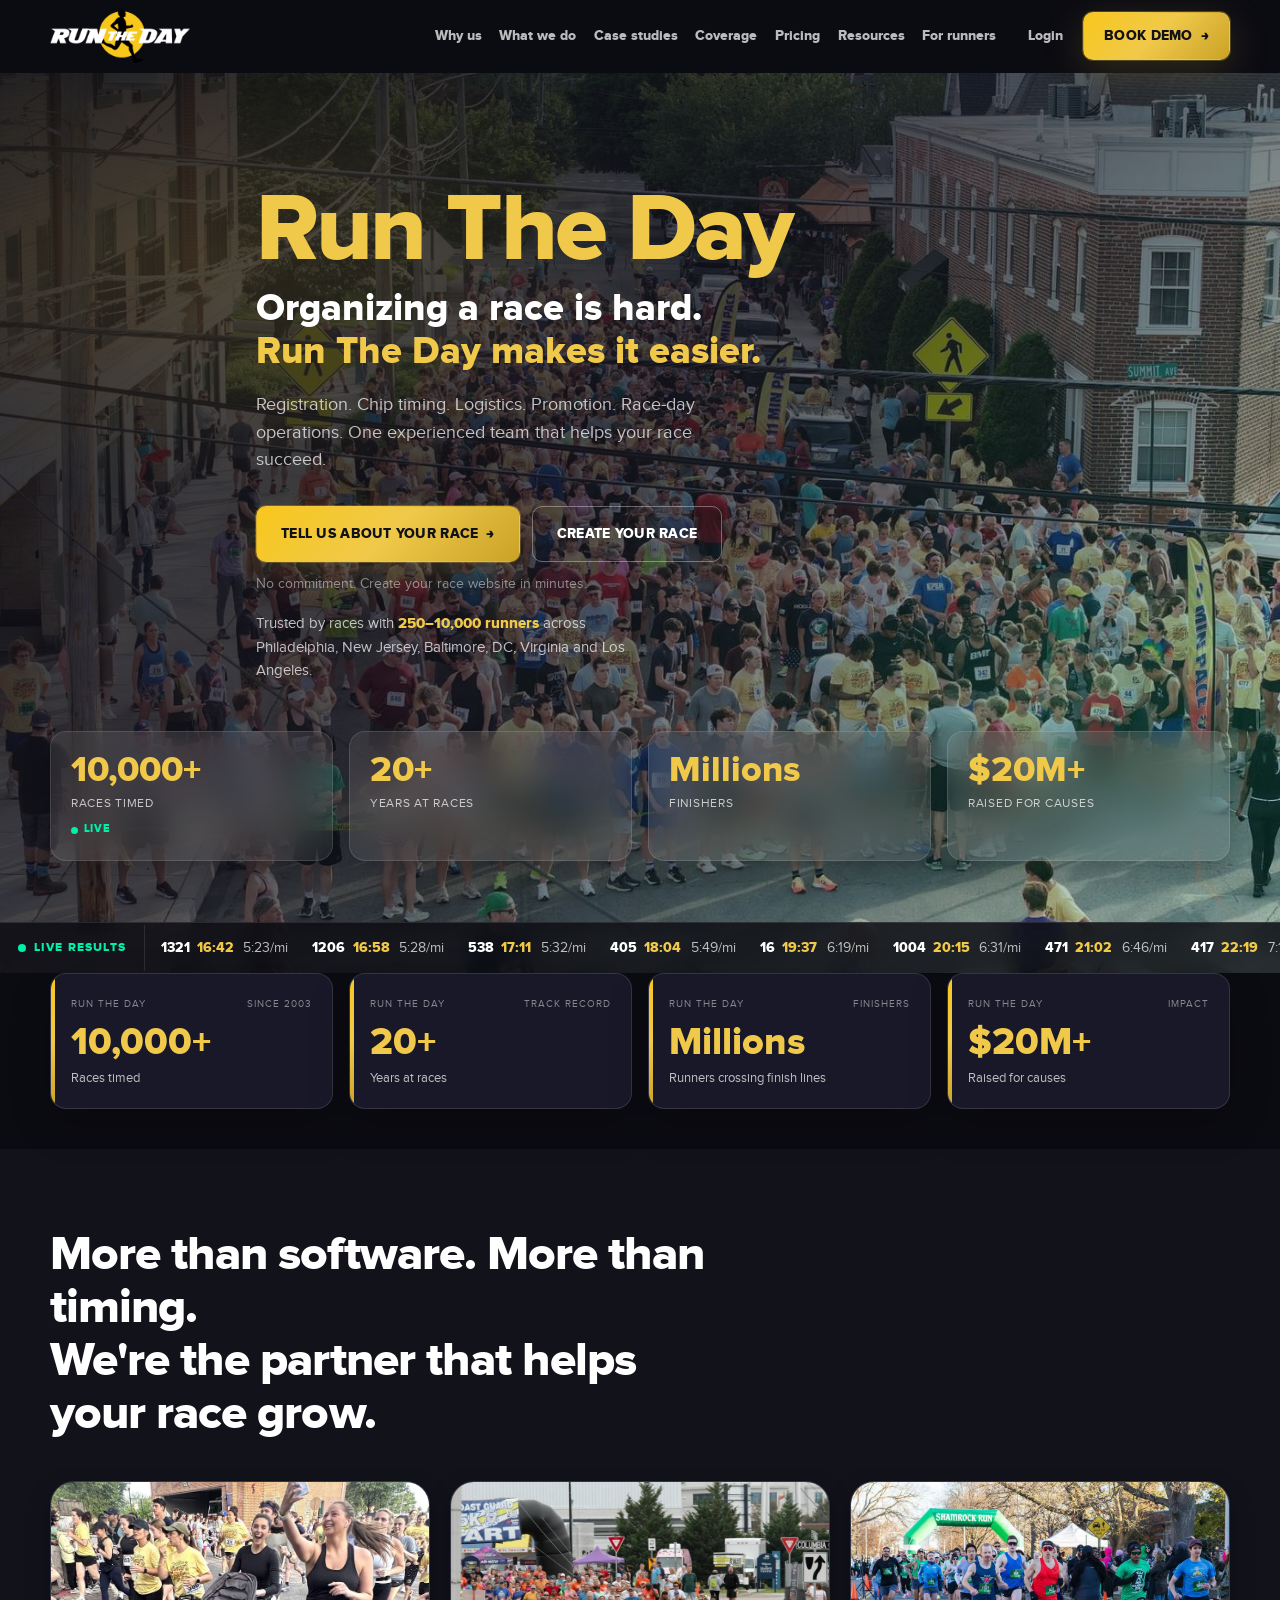
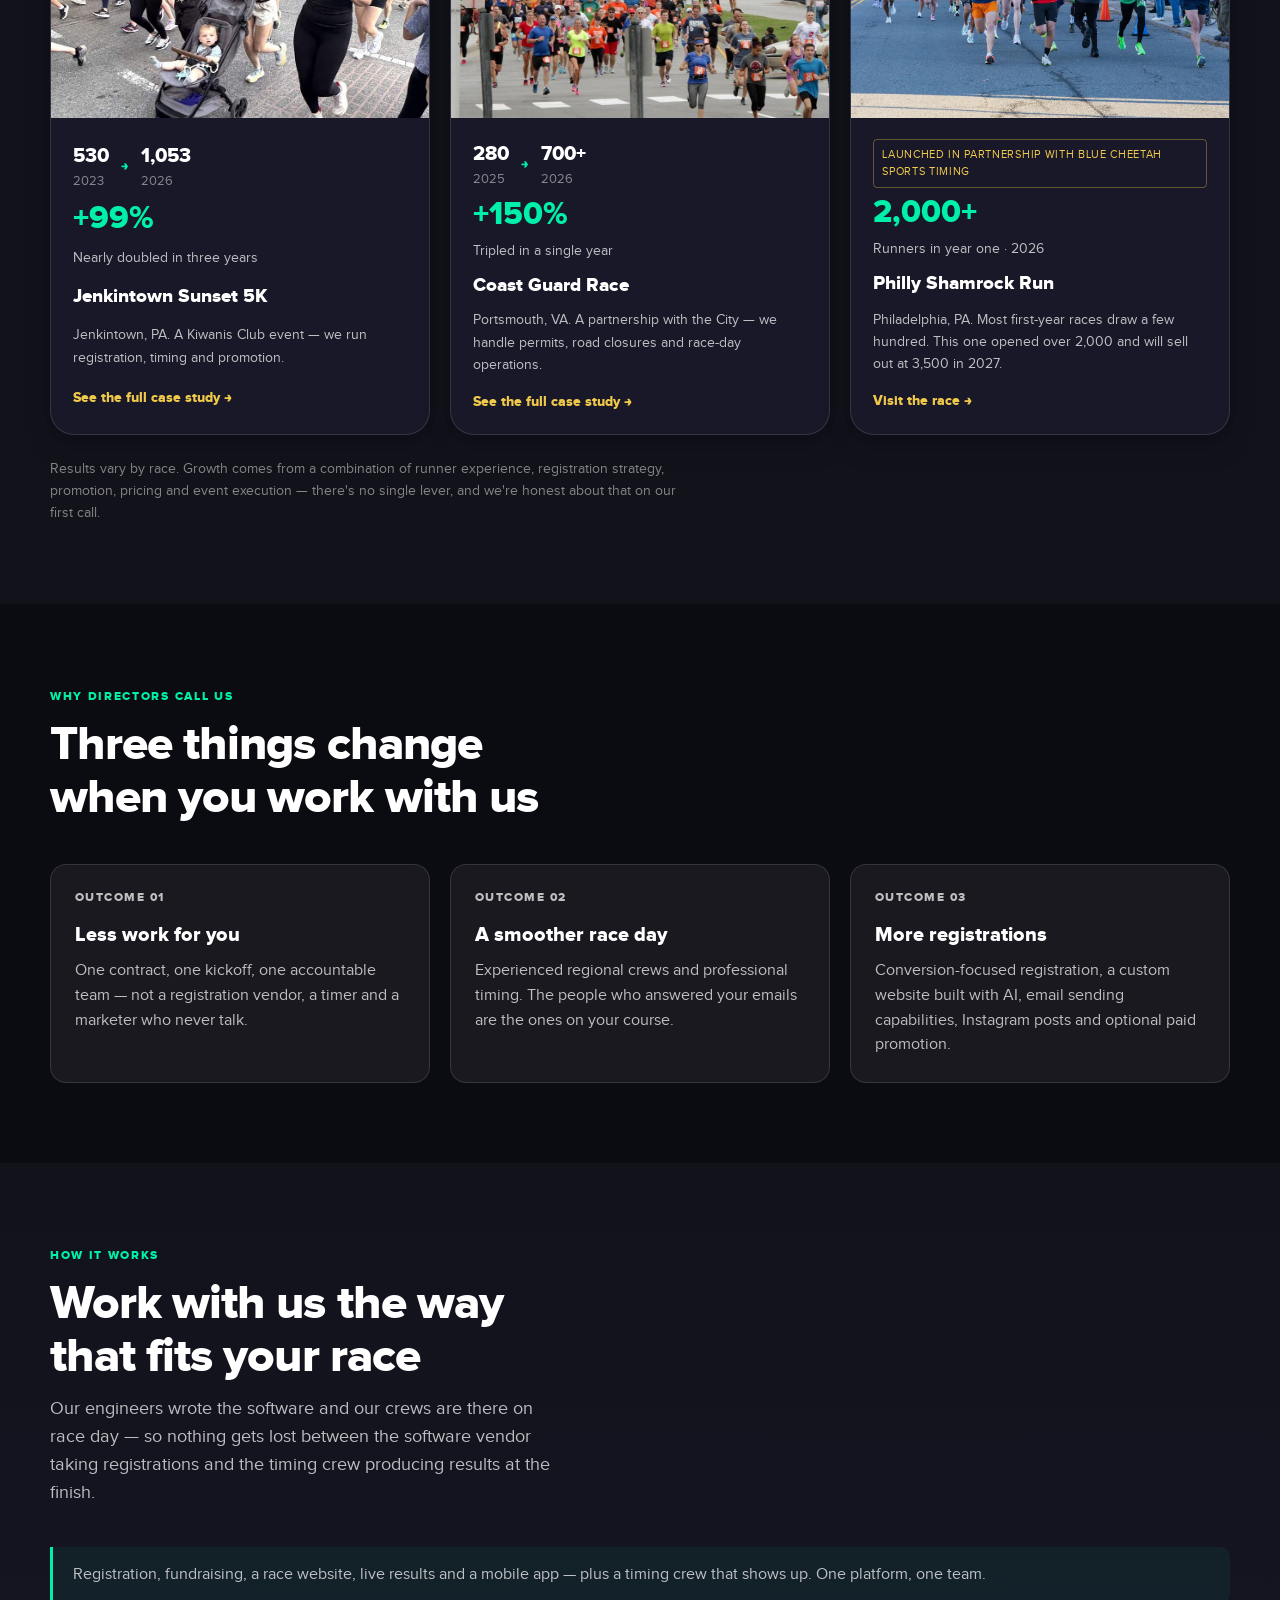
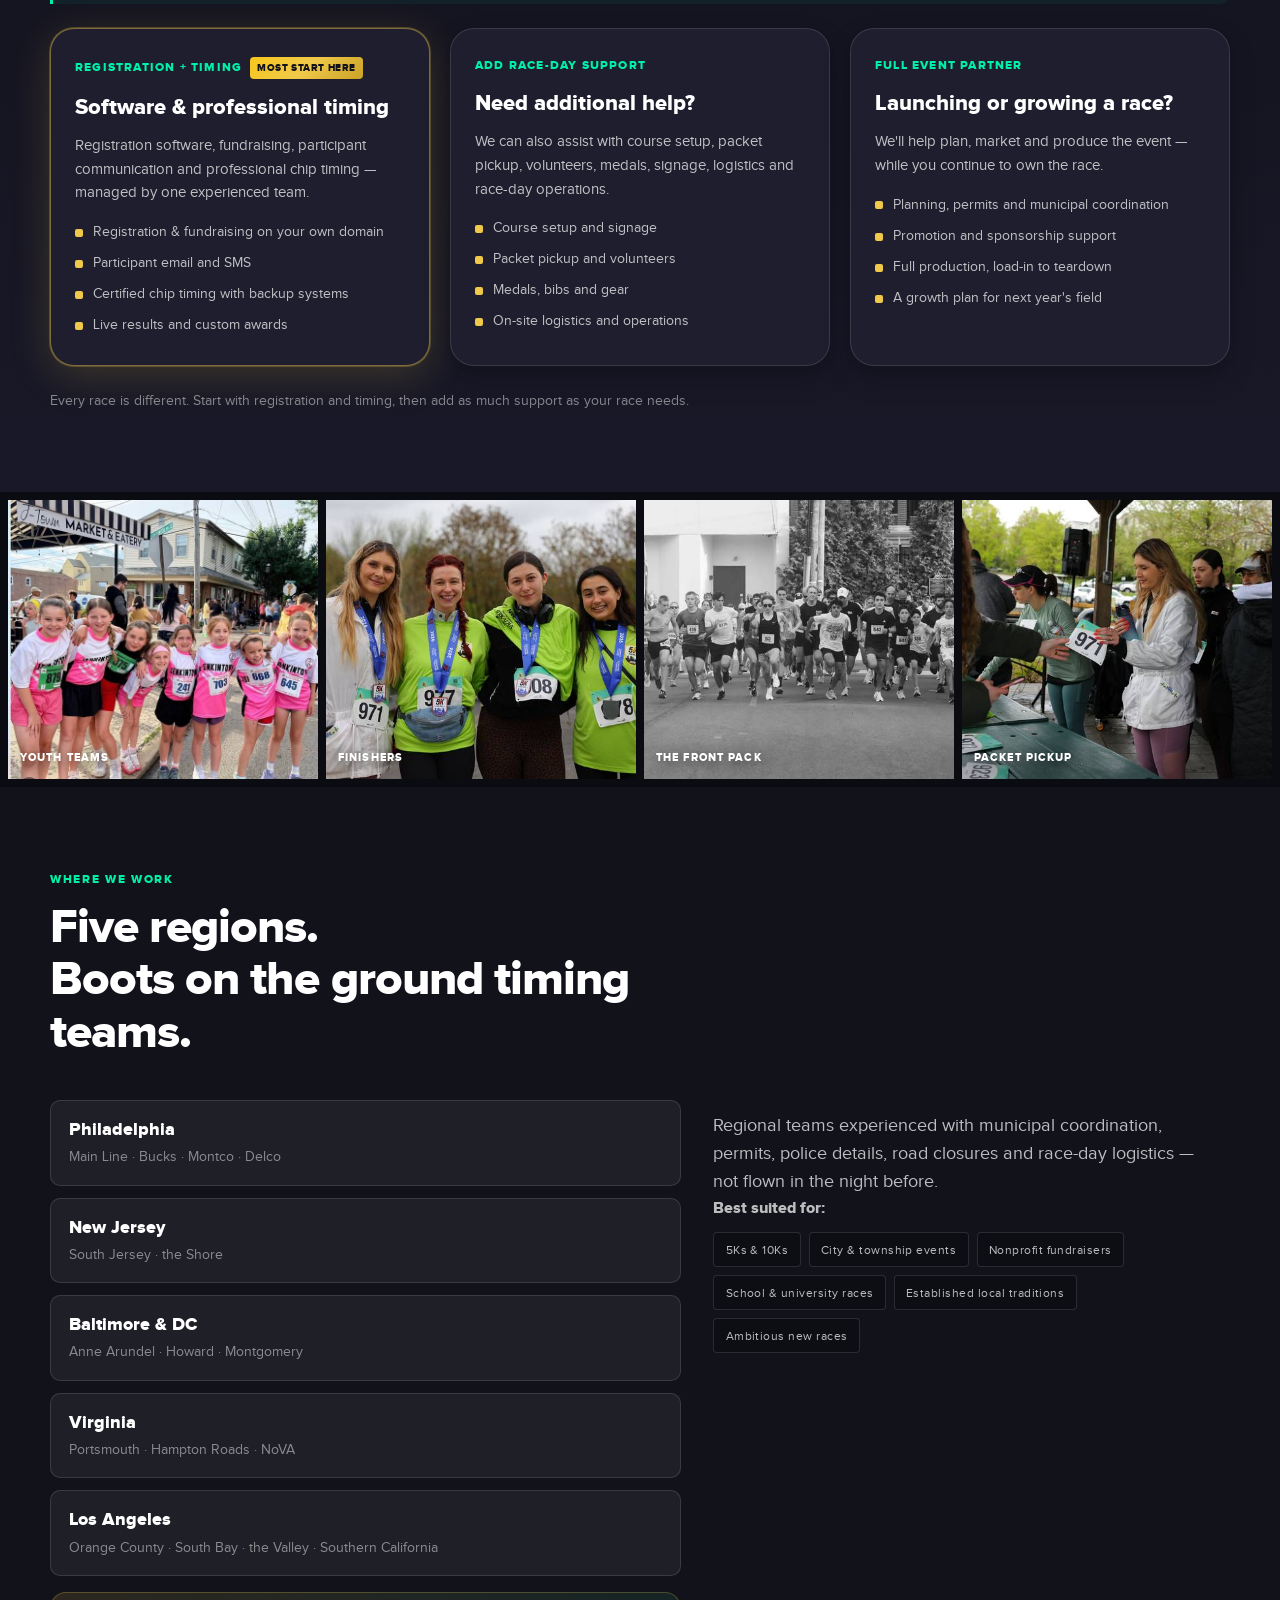
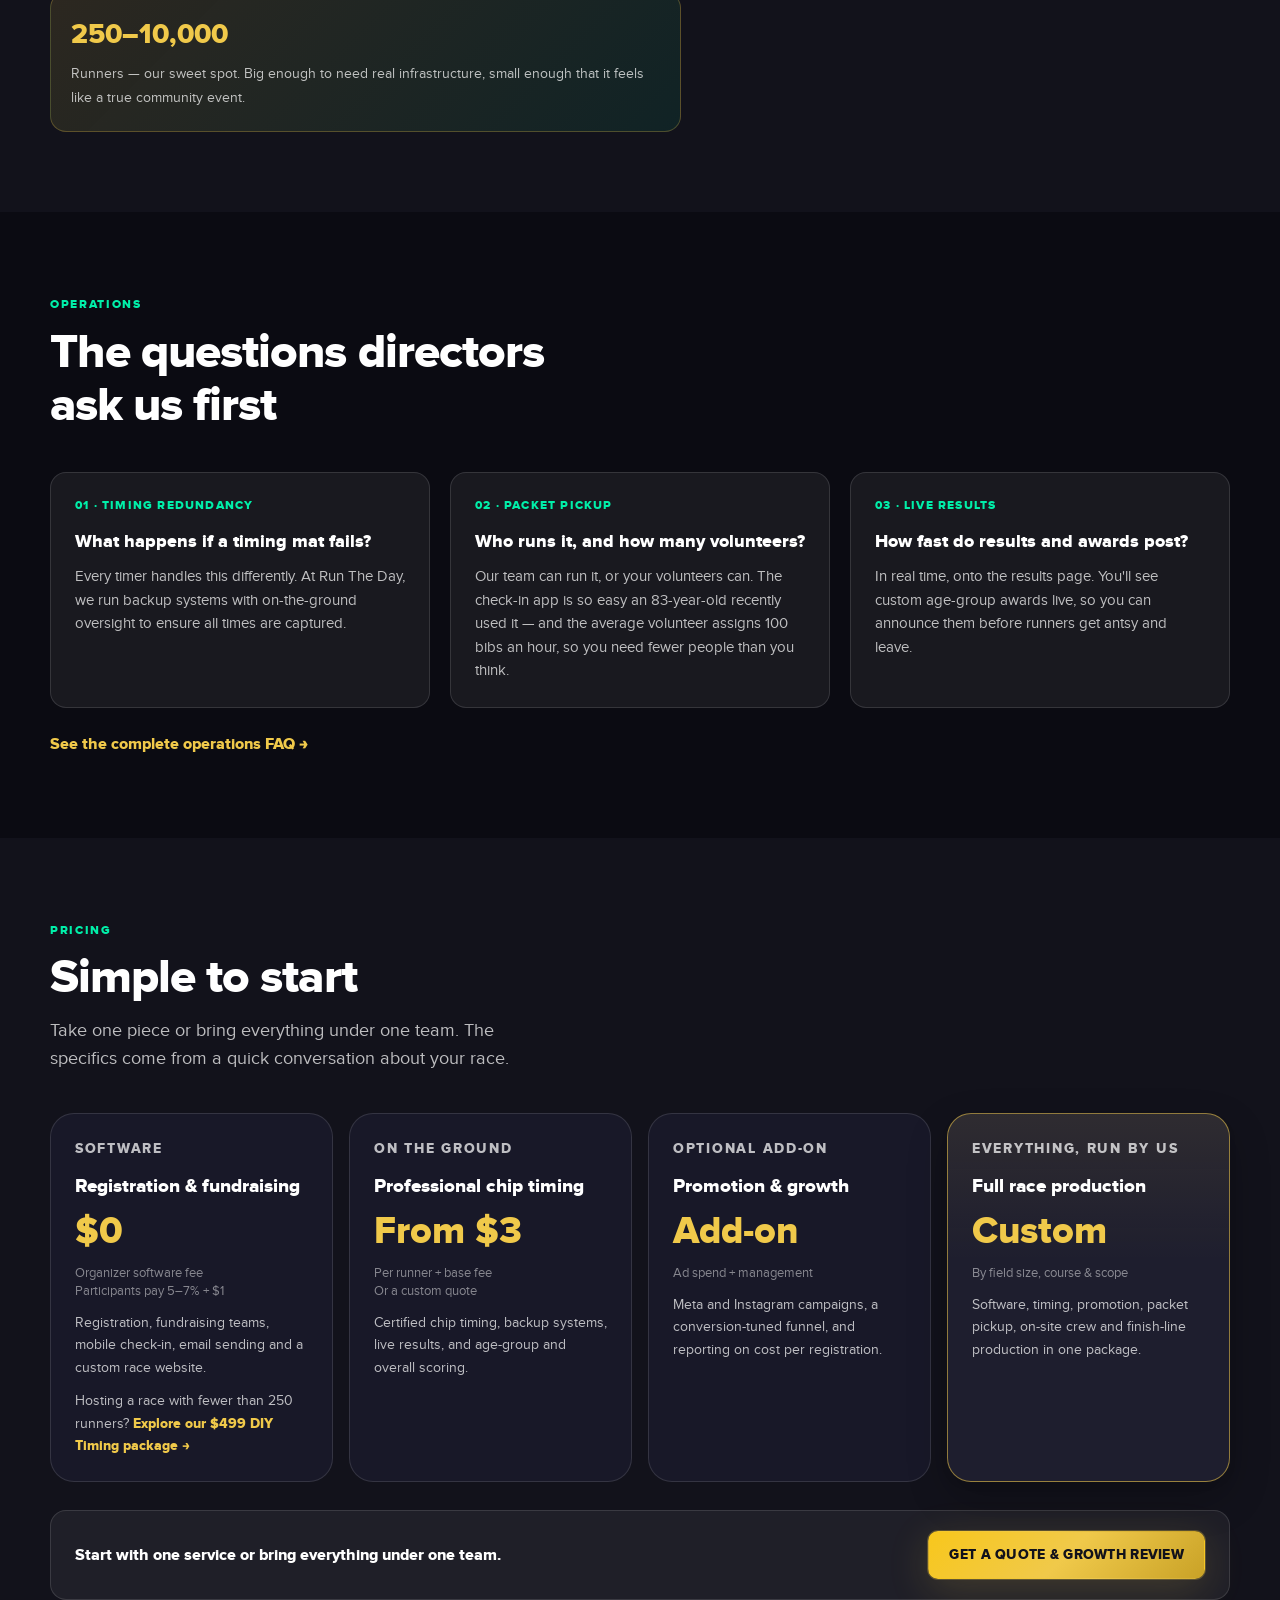
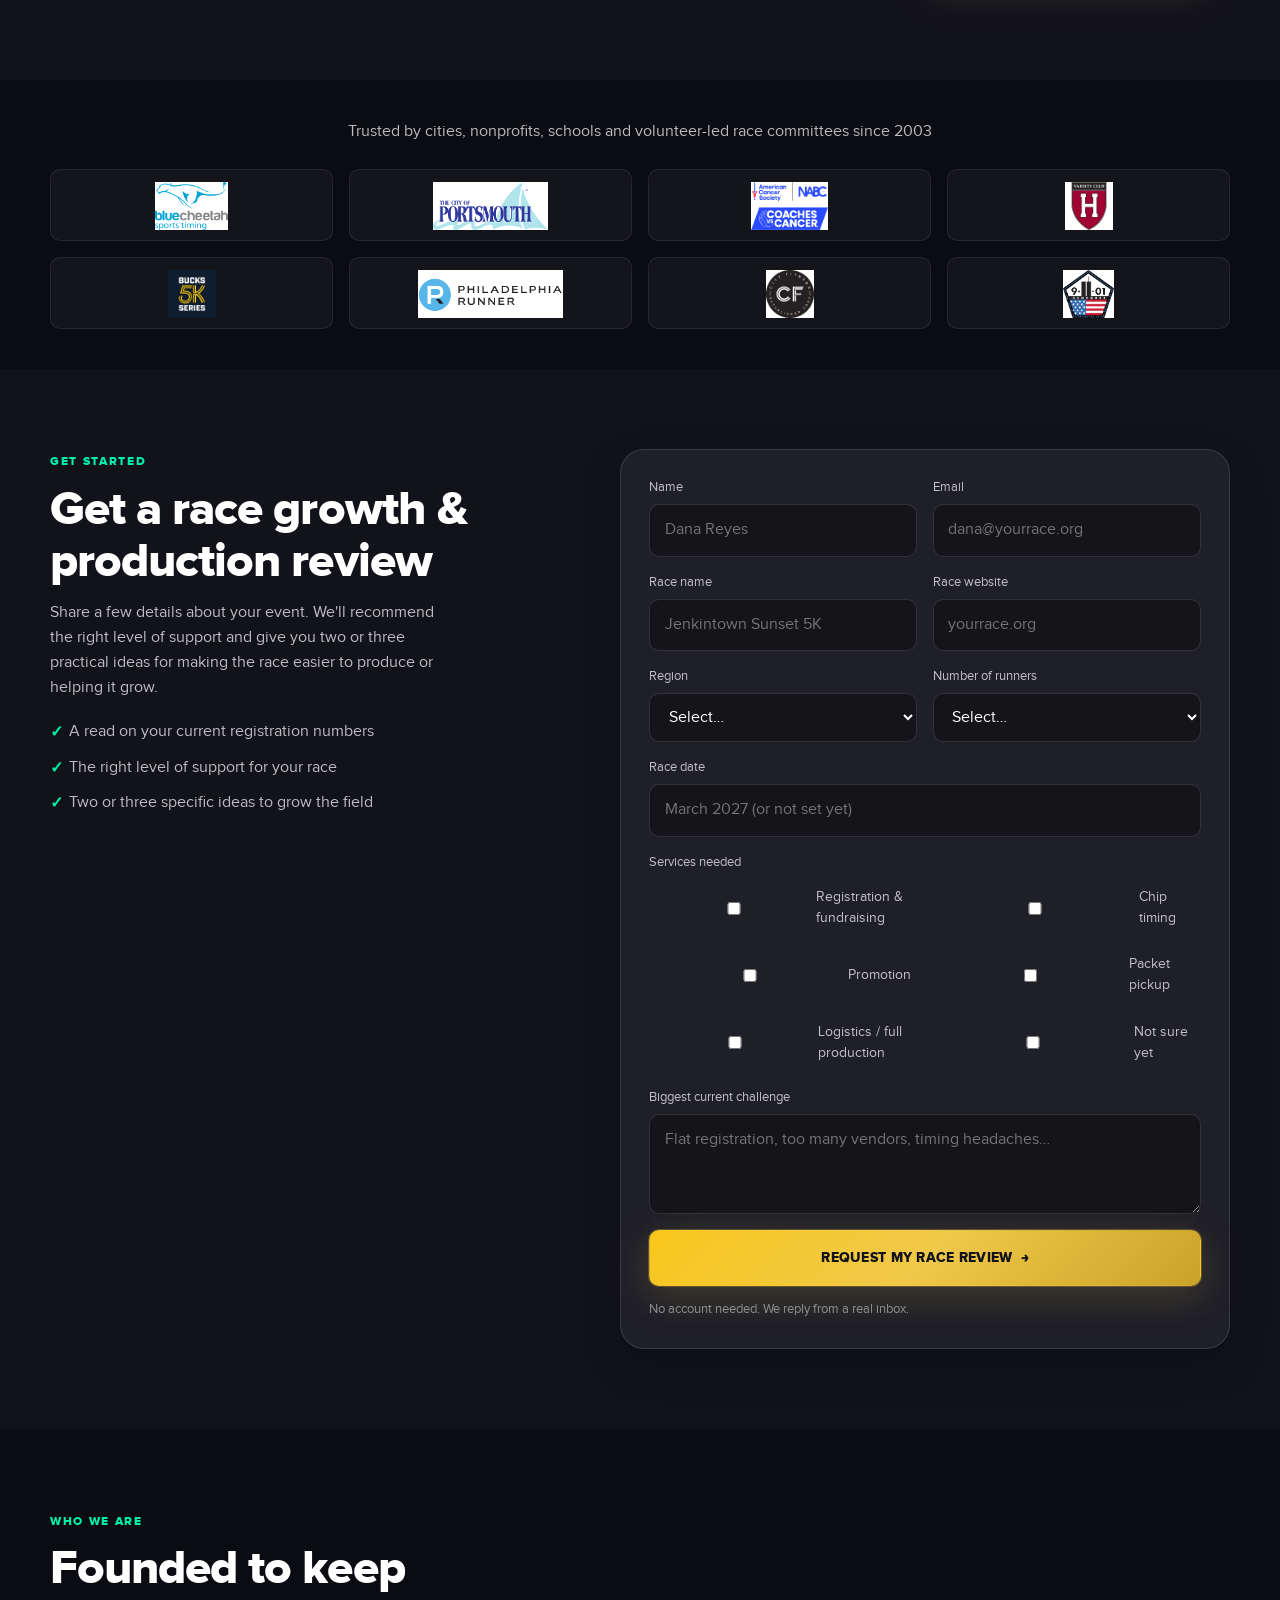
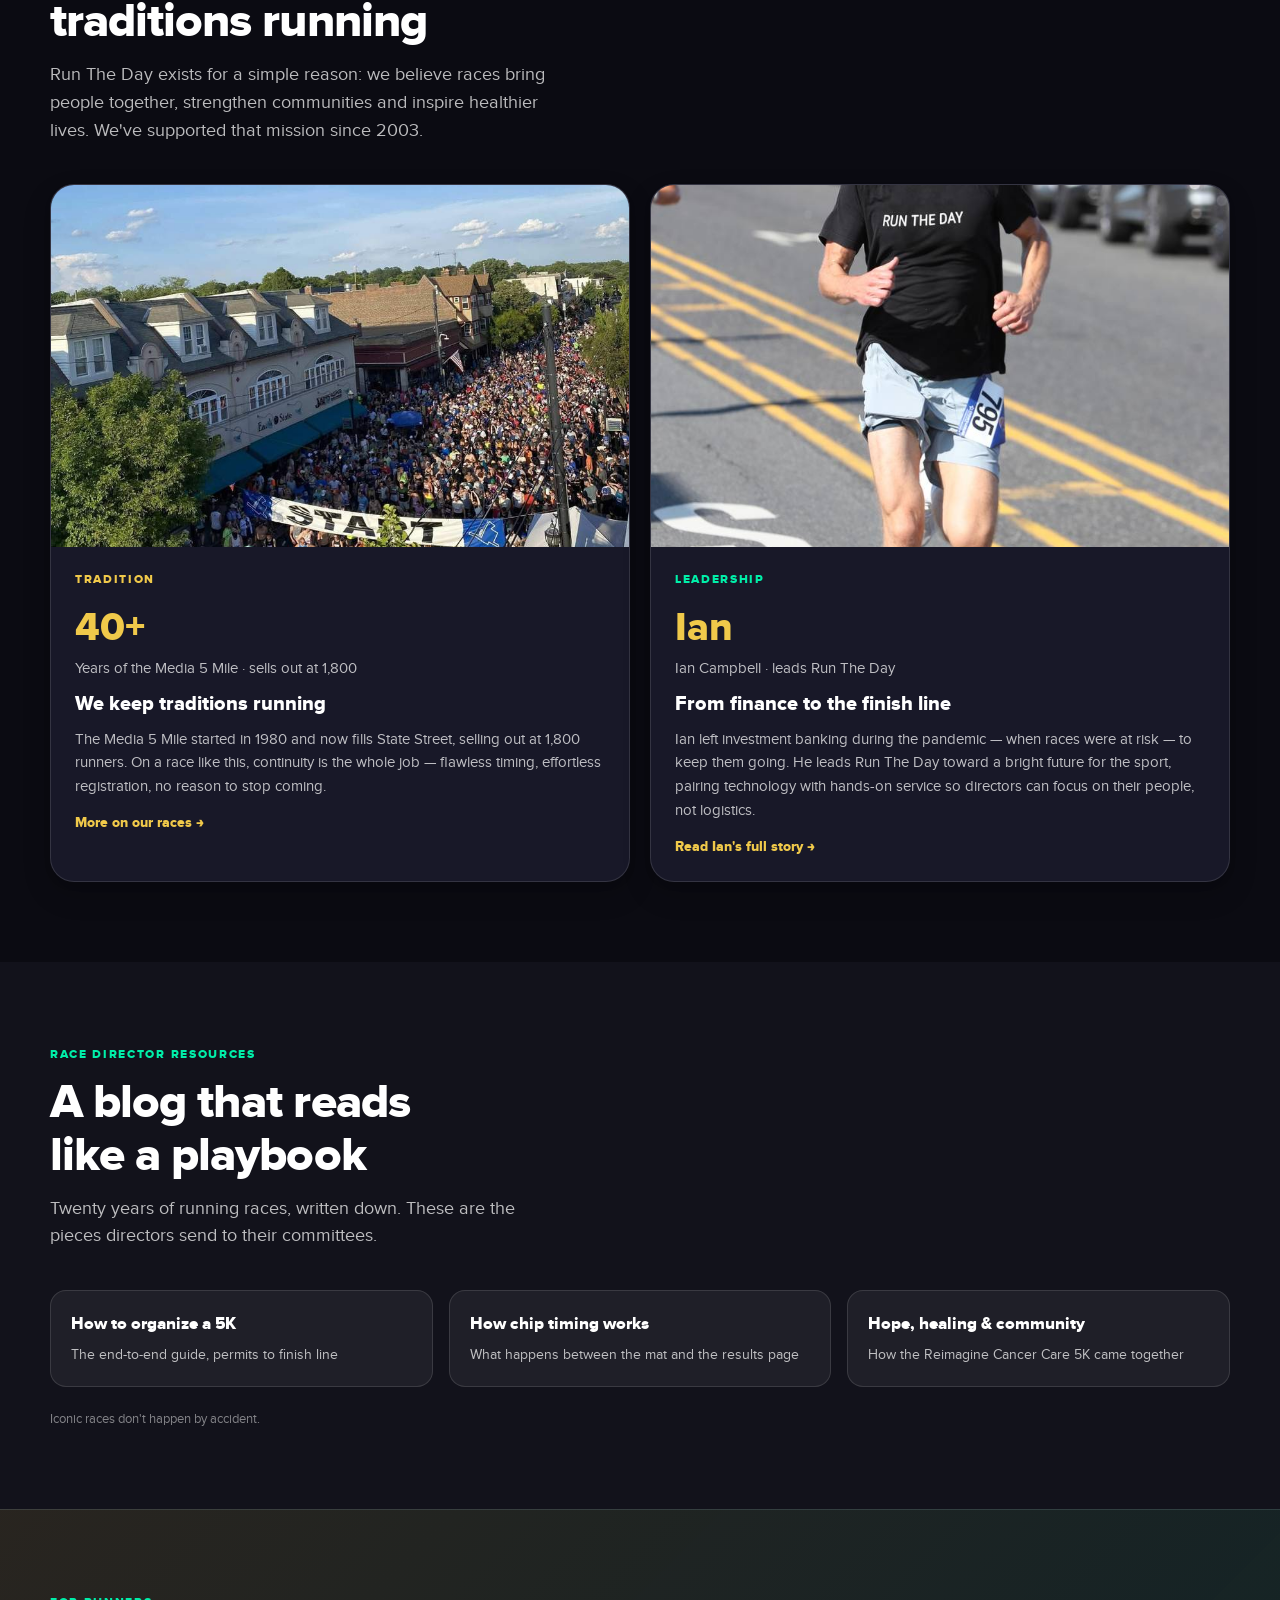
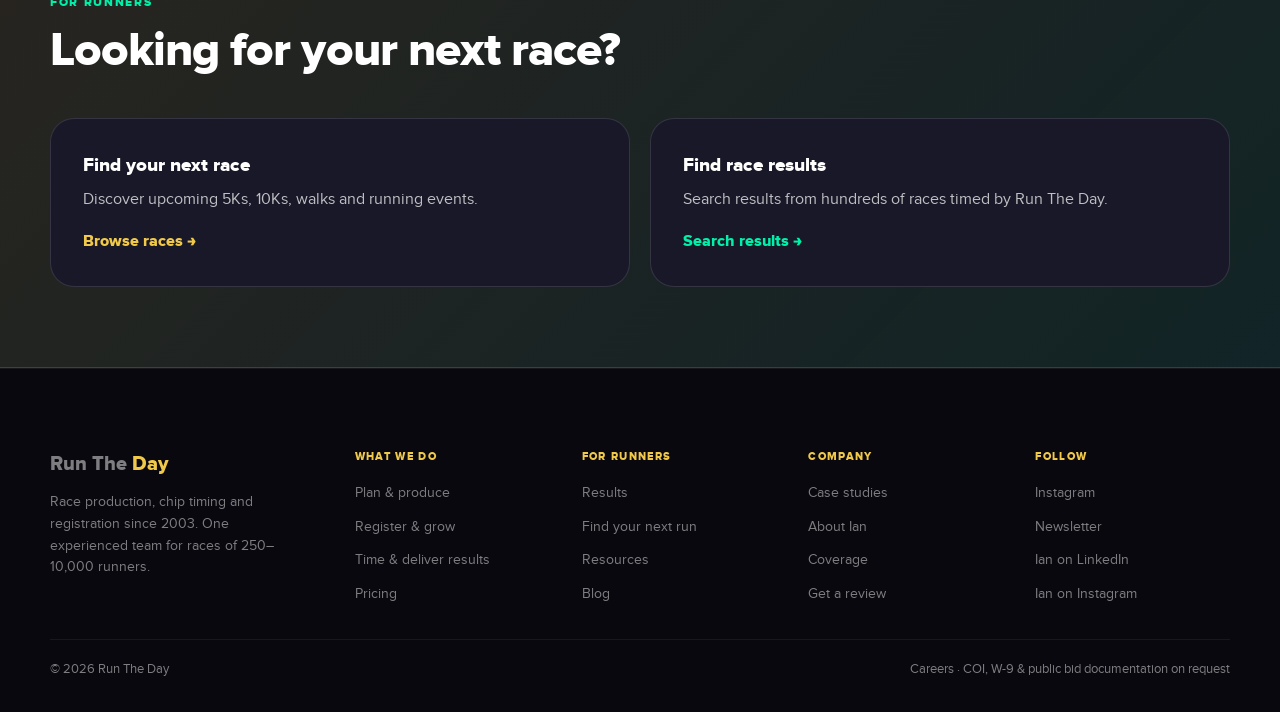
==== commit e8cf0da7: "Wire summer26 reference content and artifacts into homepage Extract all reference images/logos into " ====
--- a/index.html
+++ b/index.html
@@ -3,3111 +3,555 @@
 <head>
   <meta charset="UTF-8" />
   <meta name="viewport" content="width=device-width, initial-scale=1.0" />
-  <meta name="description" content="Run The Day — race registration software and professional chip timing. Organizing a race is hard. We make it easier." />
+  <meta name="description" content="Run The Day — race production, chip timing and registration since 2003. Organizing a race is hard. We make it easier." />
   <meta name="theme-color" content="#12121b" />
-  <title>Organizing a race is hard. We make it easier. | Run The Day</title>
+  <title>Organizing a race is hard. Run The Day makes it easier.</title>
   <link rel="icon" href="assets/images/favicon.ico" type="image/png" />
   <link rel="preconnect" href="https://fonts.googleapis.com" />
   <link rel="preconnect" href="https://fonts.gstatic.com" crossorigin />
   <link href="https://fonts.googleapis.com/css2?family=Montserrat:wght@400;600;800&display=swap" rel="stylesheet" />
   <style>
-/* ==========================================================================
-   Run The Day — Design System
-   Brand-preserving tokens: Black · Gold · Teal · Proxima Nova
-   8px spacing scale · Soft layered elevation · Unified card system
-   ========================================================================== */
-
 @font-face {
   font-family: "Proxima Nova";
   src: url("assets/fonts/Proxima-Nova-Regular.woff2") format("woff2");
-  font-weight: 400;
-  font-style: normal;
-  font-display: swap;
-}
-
+  font-weight: 400; font-style: normal; font-display: swap;
+}
 @font-face {
   font-family: "Proxima Nova";
   src: url("assets/fonts/Proxima-Nova-Extrabold.woff2") format("woff2");
-  font-weight: 800;
-  font-style: normal;
-  font-display: swap;
+  font-weight: 800; font-style: normal; font-display: swap;
 }
 
 :root {
-  /* Brand */
   --color-black: #12121b;
   --color-black-deep: #0b0b12;
   --color-black-elevated: #181828;
   --color-black-soft: #1e1e2e;
   --color-gold: #f0c94a;
   --color-gold-bright: #f8c71c;
-  --color-gold-soft: #faeec7;
   --color-gold-muted: #c9a227;
   --color-teal: #00efa9;
   --color-teal-soft: #50e3c3;
   --color-teal-deep: #00b87f;
-  --color-orange: #fa6b1e;
-
-  /* Neutrals */
   --color-white: #ffffff;
-  --color-off-white: #f7f7f8;
-  --color-gray-50: #f4f4f5;
-  --color-gray-100: #e7e7e8;
-  --color-gray-200: #d0d0d4;
-  --color-gray-300: #a8a8b0;
-  --color-gray-400: #75757e;
-  --color-gray-500: #57575e;
-  --color-gray-600: #3c3c46;
-  --color-gray-700: #2a2a34;
-
-  /* Surfaces */
-  --surface-base: var(--color-black);
-  --surface-raised: var(--color-black-elevated);
-  --surface-overlay: rgba(18, 18, 27, 0.72);
-  --surface-glass: rgba(255, 255, 255, 0.06);
-  --surface-glass-border: rgba(255, 255, 255, 0.12);
-  --surface-light: var(--color-off-white);
-  --surface-card: var(--color-white);
-
-  /* Text */
-  --text-primary: var(--color-white);
-  --text-secondary: rgba(255, 255, 255, 0.72);
-  --text-tertiary: rgba(255, 255, 255, 0.48);
-  --text-inverse: var(--color-black);
-  --text-muted: var(--color-gray-500);
-  --text-body-light: var(--color-gray-600);
-
-  /* Gradients */
-  --gradient-hero: linear-gradient(
-    135deg,
-    rgba(11, 11, 18, 0.92) 0%,
-    rgba(18, 18, 27, 0.75) 45%,
-    rgba(0, 184, 127, 0.18) 100%
-  );
-  --gradient-gold: linear-gradient(135deg, var(--color-gold-bright) 0%, var(--color-gold) 50%, var(--color-gold-muted) 100%);
-  --gradient-teal: linear-gradient(135deg, var(--color-teal) 0%, var(--color-teal-deep) 100%);
-  --gradient-mesh: radial-gradient(ellipse 80% 60% at 20% 20%, rgba(240, 201, 74, 0.12), transparent 50%),
-    radial-gradient(ellipse 60% 50% at 80% 30%, rgba(0, 239, 169, 0.1), transparent 50%),
-    radial-gradient(ellipse 50% 40% at 50% 80%, rgba(250, 107, 30, 0.06), transparent 50%);
-  --gradient-track: repeating-linear-gradient(
-    90deg,
-    transparent,
-    transparent 80px,
-    rgba(240, 201, 74, 0.03) 80px,
-    rgba(240, 201, 74, 0.03) 81px
-  );
-
-  /* Typography scale */
-  --font-family: "Proxima Nova", "Montserrat", "Segoe UI", sans-serif;
-  --font-weight-regular: 400;
-  --font-weight-bold: 800;
-
-  --text-display: clamp(3rem, 7vw, 5.5rem);
-  --text-h1: clamp(2.5rem, 5vw, 4rem);
-  --text-h2: clamp(2rem, 4vw, 3rem);
-  --text-h3: clamp(1.375rem, 2.5vw, 1.75rem);
-  --text-h4: 1.25rem;
-  --text-body-lg: 1.125rem;
-  --text-body: 1rem;
-  --text-caption: 0.875rem;
-  --text-label: 0.75rem;
-  --text-stat: clamp(2rem, 4vw, 3.25rem);
-
-  --leading-tight: 1.05;
-  --leading-snug: 1.2;
-  --leading-normal: 1.55;
-  --leading-relaxed: 1.7;
-
-  --tracking-tight: -0.03em;
-  --tracking-normal: 0;
-  --tracking-wide: 0.06em;
-  --tracking-wider: 0.12em;
-
-  /* 8px spacing system */
-  --space-1: 0.25rem; /* 4 */
-  --space-2: 0.5rem; /* 8 */
-  --space-3: 0.75rem; /* 12 */
-  --space-4: 1rem; /* 16 */
-  --space-5: 1.5rem; /* 24 */
-  --space-6: 2rem; /* 32 */
-  --space-7: 2.5rem; /* 40 */
-  --space-8: 3rem; /* 48 */
-  --space-9: 4rem; /* 64 */
-  --space-10: 5rem; /* 80 */
-  --space-11: 6rem; /* 96 */
-  --space-12: 8rem; /* 128 */
-
-  --section-pad-y: clamp(5rem, 10vw, 8rem);
-  --section-pad-x: clamp(1.25rem, 5vw, 2rem);
-  --container: 1200px;
-  --container-wide: 1400px;
-
-  /* Radii — unified */
-  --radius-sm: 8px;
-  --radius-md: 12px;
-  --radius-lg: 16px;
-  --radius-xl: 24px;
-  --radius-full: 9999px;
-
-  /* Soft layered shadows */
-  --shadow-sm: 0 1px 2px rgba(0, 0, 0, 0.04), 0 2px 8px rgba(0, 0, 0, 0.06);
-  --shadow-md: 0 2px 4px rgba(0, 0, 0, 0.04), 0 8px 24px rgba(0, 0, 0, 0.08);
-  --shadow-lg: 0 4px 8px rgba(0, 0, 0, 0.04), 0 16px 40px rgba(0, 0, 0, 0.12);
-  --shadow-float: 0 8px 16px rgba(0, 0, 0, 0.06), 0 24px 64px rgba(0, 0, 0, 0.16);
-  --shadow-gold: 0 4px 20px rgba(240, 201, 74, 0.28);
-  --shadow-teal: 0 4px 20px rgba(0, 239, 169, 0.22);
-  --shadow-glow-gold: 0 0 40px rgba(240, 201, 74, 0.15);
-
-  /* Motion */
-  --ease-out: cubic-bezier(0.16, 1, 0.3, 1);
-  --ease-in-out: cubic-bezier(0.65, 0, 0.35, 1);
-  --duration-fast: 200ms;
-  --duration-base: 320ms;
-  --duration-slow: 480ms;
-
-  /* Z-index */
-  --z-nav: 1000;
-  --z-overlay: 900;
-  --z-modal: 1100;
-
-  /* Borders */
-  --border-subtle: 1px solid rgba(255, 255, 255, 0.08);
-  --border-light: 1px solid var(--color-gray-100);
-  --border-gold: 1px solid rgba(240, 201, 74, 0.35);
-}
-
-@media (prefers-reduced-motion: reduce) {
-  :root {
-    --duration-fast: 0ms;
-    --duration-base: 0ms;
-    --duration-slow: 0ms;
-  }
-}
-
-/* ==========================================================================
-   Run The Day — Homepage Styles
-   Premium sports editorial · Black / Gold / Teal
-   ========================================================================== */
-
-*,
-*::before,
-*::after {
-  box-sizing: border-box;
-  margin: 0;
-  padding: 0;
-}
-
-html {
-  scroll-behavior: smooth;
-  -webkit-text-size-adjust: 100%;
-}
-
+  --surface-glass: rgba(255,255,255,0.06);
+  --surface-glass-border: rgba(255,255,255,0.12);
+  --text-primary: #ffffff;
+  --text-secondary: rgba(255,255,255,0.72);
+  --text-tertiary: rgba(255,255,255,0.48);
+  --gradient-gold: linear-gradient(135deg, #f8c71c 0%, #f0c94a 50%, #c9a227 100%);
+  --gradient-hero: linear-gradient(135deg, rgba(11,11,18,.92) 0%, rgba(18,18,27,.72) 45%, rgba(0,184,127,.16) 100%);
+  --font: "Proxima Nova", "Montserrat", "Segoe UI", sans-serif;
+  --space-1: 0.25rem; --space-2: 0.5rem; --space-3: 0.75rem; --space-4: 1rem;
+  --space-5: 1.5rem; --space-6: 2rem; --space-7: 2.5rem; --space-8: 3rem;
+  --space-9: 4rem; --space-10: 5rem;
+  --radius-sm: 6px; --radius-md: 10px; --radius-lg: 16px; --radius-xl: 24px;
+  --shadow-md: 0 4px 8px rgba(0,0,0,.04), 0 12px 28px rgba(0,0,0,.18);
+  --shadow-lg: 0 4px 8px rgba(0,0,0,.04), 0 16px 40px rgba(0,0,0,.22);
+  --shadow-glow-gold: 0 0 0 1px rgba(240,201,74,.25), 0 10px 40px rgba(240,201,74,.18);
+  --z-nav: 100; --container: 1180px;
+  --ease: cubic-bezier(.22,1,.36,1);
+}
+
+*, *::before, *::after { box-sizing: border-box; margin: 0; padding: 0; }
+html { scroll-behavior: smooth; -webkit-text-size-adjust: 100%; }
 @media (prefers-reduced-motion: reduce) {
   html { scroll-behavior: auto; }
-  *,
-  *::before,
-  *::after {
-    animation-duration: 0.01ms !important;
+  *, *::before, *::after {
+    animation-duration: .01ms !important;
     animation-iteration-count: 1 !important;
-    transition-duration: 0.01ms !important;
+    transition-duration: .01ms !important;
   }
 }
-
 body {
-  font-family: var(--font-family);
-  font-weight: var(--font-weight-regular);
-  font-size: var(--text-body);
-  line-height: var(--leading-normal);
-  color: var(--text-primary);
+  font-family: var(--font); font-weight: 400; font-size: 1rem; line-height: 1.55;
+  color: var(--text-primary); background: var(--color-black-deep);
+  overflow-x: hidden; -webkit-font-smoothing: antialiased;
+}
+img { max-width: 100%; height: auto; display: block; }
+a { color: inherit; text-decoration: none; }
+ul { list-style: none; }
+button, input, select, textarea { font: inherit; color: inherit; }
+:focus-visible { outline: 2px solid var(--color-gold); outline-offset: 3px; }
+.skip-link {
+  position: absolute; left: -999px; top: 0; background: var(--color-gold); color: #12121b;
+  padding: 8px 12px; z-index: 999;
+}
+.skip-link:focus { left: 8px; top: 8px; }
+.container { width: min(100% - 2rem, var(--container)); margin-inline: auto; }
+.section-pad { padding-block: var(--space-10); }
+.section-pad-sm { padding-block: var(--space-7); }
+.eyebrow {
+  display: inline-block; font-size: .75rem; letter-spacing: .14em; text-transform: uppercase;
+  color: var(--color-teal); font-weight: 800; margin-bottom: var(--space-3);
+}
+.eyebrow--gold { color: var(--color-gold); }
+.section-head { max-width: 42rem; margin-bottom: var(--space-7); }
+.section-head h2 {
+  font-size: clamp(2rem, 4vw, 3rem); font-weight: 800; line-height: 1.1; letter-spacing: -.02em;
+}
+.section-head p, .lede {
+  color: var(--text-secondary); margin-top: var(--space-3); font-size: 1.125rem; max-width: 46ch;
+}
+
+.btn {
+  display: inline-flex; align-items: center; justify-content: center; gap: .5rem;
+  min-height: 48px; padding: 0 1.25rem; border-radius: var(--radius-md);
+  font-weight: 800; letter-spacing: .02em; text-transform: uppercase; font-size: .875rem;
+  border: 1px solid transparent; cursor: pointer; transition: transform .2s var(--ease), box-shadow .2s, background .2s, border-color .2s;
+}
+.btn--primary {
+  background: var(--gradient-gold); color: #12121b; box-shadow: var(--shadow-glow-gold);
+}
+.btn--primary:hover { transform: translateY(-2px); }
+.btn--secondary {
+  background: transparent; color: #fff; border-color: rgba(255,255,255,.35);
+}
+.btn--secondary:hover { border-color: var(--color-gold); color: var(--color-gold); }
+.btn--text { background: none; border: 0; color: var(--text-secondary); text-transform: none; letter-spacing: 0; font-weight: 600; min-height: auto; padding: .5rem; }
+.btn--text:hover { color: #fff; }
+.btn--lg { min-height: 56px; padding-inline: 1.5rem; }
+.btn__arrow { transition: transform .2s var(--ease); }
+.btn:hover .btn__arrow { transform: translateX(3px); }
+
+/* NAV */
+.site-header {
+  position: sticky; top: 0; z-index: var(--z-nav);
+  transition: background .3s, backdrop-filter .3s, border-color .3s;
+  border-bottom: 1px solid transparent;
+}
+.site-header[data-scrolled="true"] {
+  background: rgba(11,11,18,.72); backdrop-filter: blur(16px); -webkit-backdrop-filter: blur(16px);
+  border-bottom-color: rgba(255,255,255,.08);
+}
+.nav { display: flex; align-items: center; justify-content: space-between; gap: 1rem; min-height: 72px; }
+.nav__logo { width: 140px; height: auto; }
+.nav__toggle {
+  display: none; width: 44px; height: 44px; border: 0; background: transparent; flex-direction: column;
+  align-items: center; justify-content: center; gap: 6px; cursor: pointer;
+}
+.nav__toggle-bar { width: 22px; height: 2px; background: #fff; display: block; transition: .2s; }
+.nav__toggle[aria-expanded="true"] .nav__toggle-bar:nth-child(1) { transform: translateY(8px) rotate(45deg); }
+.nav__toggle[aria-expanded="true"] .nav__toggle-bar:nth-child(2) { opacity: 0; }
+.nav__toggle[aria-expanded="true"] .nav__toggle-bar:nth-child(3) { transform: translateY(-8px) rotate(-45deg); }
+.nav__menu { display: flex; align-items: center; gap: 1.5rem; }
+.nav__links { display: flex; gap: 1.1rem; align-items: center; }
+.nav__link { font-size: .875rem; color: var(--text-secondary); font-weight: 600; }
+.nav__link:hover, .nav__link[aria-current="true"] { color: #fff; }
+.nav__actions { display: flex; align-items: center; gap: .75rem; }
+
+/* HERO */
+.hero {
+  position: relative; min-height: 100svh; display: grid; align-items: end;
+  padding-bottom: 7rem; overflow: hidden;
+}
+.hero__media { position: absolute; inset: 0; }
+.hero__bg { width: 100%; height: 100%; object-fit: cover; }
+.hero__overlay {
+  position: absolute; inset: 0;
+  background: var(--gradient-hero);
+}
+.hero__mesh {
+  position: absolute; inset: 0; pointer-events: none;
+  background:
+    radial-gradient(ellipse 70% 50% at 15% 20%, rgba(240,201,74,.14), transparent 55%),
+    radial-gradient(ellipse 50% 40% at 85% 70%, rgba(0,239,169,.1), transparent 50%);
+}
+.hero__content { position: relative; z-index: 2; padding-top: 7rem; max-width: 48rem; }
+.hero__brand {
+  display: block; font-size: clamp(3.25rem, 8vw, 6rem); line-height: .95;
+  letter-spacing: -.03em; color: var(--color-gold); font-weight: 800; margin-bottom: var(--space-3);
+}
+.hero__title {
+  display: block; font-size: clamp(1.5rem, 3.2vw, 2.35rem); line-height: 1.15;
+  font-weight: 800; max-width: 22ch;
+}
+.hero__title .g { color: var(--color-gold); }
+.hero__subtitle { color: var(--text-secondary); margin-top: var(--space-4); font-size: 1.125rem; max-width: 40ch; }
+.hero__cta { display: flex; flex-wrap: wrap; gap: .75rem; margin-top: var(--space-6); }
+.hero__helper { margin-top: var(--space-3); color: var(--text-tertiary); font-size: .875rem; }
+.hero__trust { margin-top: var(--space-4); color: var(--text-secondary); font-size: .95rem; max-width: 46ch; }
+.hero__trust b { color: var(--color-gold); font-weight: 800; }
+
+.hero__stats {
+  position: relative; z-index: 2; width: min(100% - 2rem, var(--container));
+  margin: var(--space-8) auto 0; display: grid; grid-template-columns: repeat(4,1fr); gap: 1rem;
+}
+.metric-card {
+  padding: 1.25rem 1.25rem 1.1rem; border-radius: var(--radius-lg);
+  background: rgba(255,255,255,.07); border: 1px solid var(--surface-glass-border);
+  backdrop-filter: blur(18px); -webkit-backdrop-filter: blur(18px); box-shadow: var(--shadow-md);
+}
+.metric-card__value {
+  display: block; font-size: clamp(1.75rem, 3vw, 2.25rem); font-weight: 800;
+  color: var(--color-gold); line-height: 1;
+}
+.metric-card__label {
+  display: block; margin-top: .4rem; color: var(--text-secondary);
+  font-size: .75rem; letter-spacing: .06em; text-transform: uppercase;
+}
+.metric-card__live {
+  display: inline-flex; align-items: center; gap: .35rem; margin-top: .55rem;
+  font-size: .7rem; color: var(--color-teal); text-transform: uppercase; letter-spacing: .08em; font-weight: 800;
+}
+.metric-card__live i {
+  width: 7px; height: 7px; border-radius: 50%; background: var(--color-teal);
+  box-shadow: 0 0 0 0 rgba(0,239,169,.6); animation: pulse 1.8s infinite;
+}
+@keyframes pulse {
+  70% { box-shadow: 0 0 0 8px rgba(0,239,169,0); }
+  100% { box-shadow: 0 0 0 0 rgba(0,239,169,0); }
+}
+.float-a { animation: floaty 7s ease-in-out infinite; }
+.float-b { animation: floaty 8s ease-in-out infinite .4s; }
+.float-c { animation: floaty 7.5s ease-in-out infinite .8s; }
+.float-d { animation: floaty 9s ease-in-out infinite 1.1s; }
+@keyframes floaty {
+  0%,100% { transform: translateY(0); }
+  50% { transform: translateY(-8px); }
+}
+
+/* LIVE TICKER */
+.tick {
+  position: absolute; left: 0; right: 0; bottom: 0; z-index: 3;
+  display: grid; grid-template-columns: auto 1fr; align-items: center;
+  background: rgba(11,11,18,.82); border-top: 1px solid rgba(255,255,255,.1);
+  backdrop-filter: blur(12px);
+}
+.tick-lab {
+  display: flex; align-items: center; gap: .5rem; padding: .85rem 1.1rem;
+  font-size: .75rem; letter-spacing: .1em; text-transform: uppercase; font-weight: 800; color: var(--color-teal);
+  border-right: 1px solid rgba(255,255,255,.1); white-space: nowrap;
+}
+.tick-lab .dot {
+  width: 8px; height: 8px; border-radius: 50%; background: var(--color-teal);
+  animation: pulse 1.8s infinite;
+}
+.tick-track { overflow: hidden; }
+.tick-row {
+  display: flex; gap: 1.5rem; padding: .85rem 1rem; width: max-content;
+  animation: ticker 36s linear infinite;
+}
+.tick-item { font-variant-numeric: tabular-nums; color: var(--text-secondary); font-size: .875rem; white-space: nowrap; }
+.tick-item b { color: #fff; margin-right: .45rem; }
+.tick-item u { text-decoration: none; color: var(--color-gold); margin-right: .35rem; font-weight: 800; }
+@keyframes ticker { from { transform: translateX(0); } to { transform: translateX(-50%); } }
+
+/* BIBS */
+.bibs {
+  display: grid; grid-template-columns: repeat(4,1fr); gap: 1rem;
+  margin-top: -2.5rem; position: relative; z-index: 4;
+}
+.bib {
+  position: relative; padding: 1.35rem 1.25rem 1.25rem;
+  border-radius: var(--radius-lg); background: var(--color-black-elevated);
+  border: 1px solid var(--surface-glass-border); box-shadow: var(--shadow-lg); overflow: hidden;
+}
+.bib::before {
+  content: ""; position: absolute; inset: 0 auto 0 0; width: 4px; background: var(--gradient-gold);
+}
+.bib-band {
+  display: flex; justify-content: space-between; gap: .5rem;
+  font-size: .65rem; letter-spacing: .1em; text-transform: uppercase; color: var(--text-tertiary); margin-bottom: .75rem;
+}
+.bib-num { font-size: clamp(1.75rem, 3vw, 2.5rem); font-weight: 800; color: var(--color-gold); line-height: 1; }
+.bib-lab { margin-top: .4rem; color: var(--text-secondary); font-size: .8rem; }
+
+/* CASE STUDIES */
+.proof-grid { display: grid; grid-template-columns: repeat(3,1fr); gap: 1.25rem; }
+.pcard {
+  border-radius: var(--radius-xl); overflow: hidden; background: var(--color-black-elevated);
+  border: 1px solid var(--surface-glass-border); box-shadow: var(--shadow-md);
+  display: flex; flex-direction: column;
+}
+.pcard > img { width: 100%; aspect-ratio: 16/10; object-fit: cover; }
+.pcard-in { padding: 1.35rem; display: grid; gap: .55rem; flex: 1; }
+.prog {
+  display: flex; align-items: center; gap: .75rem; color: var(--text-secondary); font-size: .8rem;
+}
+.prog .n { display: block; font-size: 1.25rem; font-weight: 800; color: #fff; }
+.prog .y { color: var(--text-tertiary); }
+.prog .ar { color: var(--color-teal); font-weight: 800; }
+.pcard-big { font-size: 2rem; font-weight: 800; color: var(--color-teal); line-height: 1; }
+.pcard-sub { color: var(--text-secondary); font-size: .875rem; }
+.pcard-tag {
+  display: inline-block; font-size: .7rem; letter-spacing: .06em; text-transform: uppercase;
+  color: var(--color-gold); border: 1px solid rgba(240,201,74,.35); padding: .35rem .55rem; border-radius: 4px; width: fit-content;
+}
+.pcard h3 { font-size: 1.2rem; }
+.pcard h3 a:hover { color: var(--color-gold); }
+.pcard p { color: var(--text-secondary); font-size: .9rem; }
+.full { color: var(--color-gold); font-weight: 800; font-size: .875rem; margin-top: .35rem; }
+.full:hover { text-decoration: underline; }
+.proof-disc { margin-top: 1.5rem; color: var(--text-tertiary); font-size: .875rem; max-width: 70ch; }
+
+/* OUTCOMES */
+.outs { display: grid; grid-template-columns: repeat(3,1fr); gap: 1.25rem; }
+.out {
+  padding: 1.5rem; border-radius: var(--radius-lg); background: var(--surface-glass);
+  border: 1px solid var(--surface-glass-border);
+}
+.out-n { font-size: .75rem; letter-spacing: .12em; text-transform: uppercase; color: var(--color-gold); font-weight: 800; margin-bottom: .75rem; }
+.out h3 { margin-bottom: .5rem; font-size: 1.25rem; }
+.out p { color: var(--text-secondary); }
+
+/* SERVICE */
+.service { background: linear-gradient(180deg, var(--color-black) 0%, var(--color-black-elevated) 100%); }
+.prod-cap {
+  margin: 0 0 1.5rem; padding: 1rem 1.25rem; border-left: 3px solid var(--color-teal);
+  color: var(--text-secondary); background: rgba(0,239,169,.06); border-radius: 0 var(--radius-md) var(--radius-md) 0;
+}
+.cols { display: grid; grid-template-columns: repeat(3,1fr); gap: 1.25rem; }
+.col {
+  padding: 1.75rem 1.5rem; border-radius: var(--radius-xl); background: var(--color-black-soft);
+  border: 1px solid var(--surface-glass-border); box-shadow: var(--shadow-md);
+}
+.col.start { border-color: rgba(240,201,74,.45); box-shadow: var(--shadow-glow-gold); }
+.col-n {
+  font-size: .75rem; letter-spacing: .1em; text-transform: uppercase; color: var(--color-teal);
+  font-weight: 800; margin-bottom: .75rem; display: flex; flex-wrap: wrap; gap: .5rem; align-items: center;
+}
+.col-flag {
+  background: var(--gradient-gold); color: #12121b; padding: .2rem .45rem; border-radius: 4px;
+  letter-spacing: .04em; font-size: .65rem;
+}
+.col h3 { font-size: 1.35rem; margin-bottom: .6rem; }
+.col-lede { color: var(--text-secondary); margin-bottom: 1rem; font-size: .95rem; }
+.ul { display: grid; gap: .55rem; }
+.ul li {
+  color: var(--text-secondary); padding-left: 1.1rem; position: relative; font-size: .9rem;
+}
+.ul li::before {
+  content: ""; position: absolute; left: 0; top: .55em; width: 8px; height: 8px;
+  border-radius: 2px; background: var(--color-gold);
+}
+.owner { margin-top: 1.5rem; color: var(--text-tertiary); font-size: .9rem; }
+
+/* PHOTO BAND */
+.band {
+  display: grid; grid-template-columns: repeat(4,1fr); gap: .5rem; padding: .5rem;
   background: var(--color-black-deep);
-  overflow-x: hidden;
-  -webkit-font-smoothing: antialiased;
-}
-
-.site-header,
-main,
+}
+.band figure { position: relative; overflow: hidden; min-height: 220px; }
+.band img { width: 100%; height: 100%; object-fit: cover; min-height: 220px; transition: transform .5s var(--ease); }
+.band figure:hover img { transform: scale(1.04); }
+.band figcaption {
+  position: absolute; left: .75rem; bottom: .75rem; font-size: .7rem; letter-spacing: .1em;
+  text-transform: uppercase; font-weight: 800; color: #fff;
+  text-shadow: 0 2px 12px rgba(0,0,0,.7);
+}
+
+/* COVERAGE */
+.cov { display: grid; grid-template-columns: 1.1fr .9fr; gap: 2rem; align-items: start; }
+.cities { display: grid; gap: .75rem; }
+.city {
+  padding: 1rem 1.1rem; border-radius: var(--radius-md); border: 1px solid var(--surface-glass-border);
+  background: var(--surface-glass); display: flex; flex-direction: column; gap: .2rem;
+  transition: border-color .2s, transform .2s;
+}
+.city:hover { border-color: rgba(240,201,74,.4); transform: translateY(-2px); }
+.city b { font-size: 1.1rem; }
+.city span { color: var(--text-tertiary); font-size: .85rem; }
+.cov-sweet {
+  margin-top: 1rem; padding: 1.25rem; border-radius: var(--radius-lg);
+  background: linear-gradient(135deg, rgba(240,201,74,.12), rgba(0,239,169,.08));
+  border: 1px solid rgba(240,201,74,.25);
+}
+.cov-sweet b { display: block; font-size: 1.75rem; color: var(--color-gold); margin-bottom: .35rem; }
+.cov-sweet span { color: var(--text-secondary); font-size: .9rem; }
+.cov-suit p { color: var(--text-secondary); margin-bottom: .75rem; font-weight: 700; }
+.chips { display: flex; flex-wrap: wrap; gap: .5rem; }
+.chips span {
+  font-size: .75rem; letter-spacing: .04em; color: var(--text-secondary);
+  border: 1px solid var(--surface-glass-border); background: rgba(0,0,0,.25);
+  padding: .45rem .7rem; border-radius: 4px;
+}
+
+/* OPS */
+.ops { display: grid; grid-template-columns: repeat(3,1fr); gap: 1.25rem; }
+.op {
+  padding: 1.5rem; border-radius: var(--radius-lg); background: var(--surface-glass);
+  border: 1px solid var(--surface-glass-border);
+}
+.op > b { display: block; font-size: .75rem; letter-spacing: .1em; text-transform: uppercase; color: var(--color-teal); margin-bottom: .75rem; }
+.op h3 { font-size: 1.15rem; margin-bottom: .55rem; }
+.op p { color: var(--text-secondary); font-size: .95rem; }
+.ops-more { margin-top: 1.5rem; }
+.ops-more a { color: var(--color-gold); font-weight: 800; }
+
+/* PRICING */
+.tiers { display: grid; grid-template-columns: repeat(4,1fr); gap: 1rem; }
+.tier {
+  padding: 1.5rem; border-radius: var(--radius-xl); background: var(--color-black-elevated);
+  border: 1px solid var(--surface-glass-border); display: flex; flex-direction: column; gap: .7rem;
+  transition: transform .25s var(--ease), box-shadow .25s;
+}
+.tier:hover { transform: translateY(-6px); box-shadow: var(--shadow-lg); }
+.tier.feat {
+  border-color: rgba(240,201,74,.55);
+  background: linear-gradient(180deg, rgba(240,201,74,.08), transparent 40%), var(--color-black-soft);
+  box-shadow: var(--shadow-lg);
+}
+.tier-lab { font-size: .7rem; letter-spacing: .12em; text-transform: uppercase; color: var(--color-teal); font-weight: 800; }
+.tier h3 { font-size: 1.2rem; }
+.price { font-size: clamp(1.75rem, 3vw, 2.35rem); font-weight: 800; color: var(--color-gold); line-height: 1.1; }
+.price-sub { color: var(--text-tertiary); font-size: .8rem; line-height: 1.4; }
+.tier > p { color: var(--text-secondary); font-size: .9rem; }
+.tier-note-diy { font-size: .8rem; color: var(--text-tertiary); }
+.tier-note-diy a { color: var(--color-gold); font-weight: 700; }
+.price-band {
+  margin-top: 1.75rem; padding: 1.25rem 1.5rem; border-radius: var(--radius-lg);
+  border: 1px solid var(--surface-glass-border); background: var(--surface-glass);
+  display: flex; flex-wrap: wrap; gap: 1rem; align-items: center; justify-content: space-between;
+}
+
+/* TRUST LOGOS */
+.trust { text-align: center; }
+.trust > p { color: var(--text-secondary); margin-bottom: 1.5rem; }
+.logos {
+  display: grid; grid-template-columns: repeat(4,1fr); gap: 1rem; align-items: center;
+}
+.logo-ph {
+  height: 72px; display: grid; place-items: center; padding: .75rem;
+  border-radius: var(--radius-md); background: rgba(255,255,255,.04); border: 1px solid rgba(255,255,255,.08);
+}
+.logo-ph img { max-height: 48px; width: auto; max-width: 100%; object-fit: contain; filter: brightness(1.05); }
+
+/* FORM */
+.lead-grid { display: grid; grid-template-columns: 1fr 1.15fr; gap: 2.5rem; align-items: start; }
+.lead-copy { color: var(--text-secondary); margin: .75rem 0 1.25rem; max-width: 40ch; }
+.lead-pts { display: grid; gap: .65rem; color: var(--text-secondary); }
+.lead-pts li { padding-left: 1.2rem; position: relative; }
+.lead-pts li::before {
+  content: "✓"; position: absolute; left: 0; color: var(--color-teal); font-weight: 800;
+}
+.form {
+  padding: 1.75rem; border-radius: var(--radius-xl); background: var(--surface-glass);
+  border: 1px solid var(--surface-glass-border); backdrop-filter: blur(18px);
+  box-shadow: var(--shadow-lg);
+}
+.f-row { display: grid; grid-template-columns: 1fr 1fr; gap: 1rem; }
+.field { display: grid; gap: .4rem; margin-bottom: 1rem; }
+.field > label, .field > .label {
+  font-size: .8rem; color: var(--text-secondary);
+}
+.field input, .field select, .field textarea {
+  width: 100%; padding: .8rem .9rem; border-radius: var(--radius-md);
+  border: 1px solid var(--surface-glass-border); background: rgba(0,0,0,.35); color: #fff;
+}
+.field input:focus, .field select:focus, .field textarea:focus {
+  outline: none; border-color: var(--color-gold); box-shadow: 0 0 0 3px rgba(240,201,74,.18);
+}
+.field textarea { min-height: 100px; resize: vertical; }
+.checks { display: grid; grid-template-columns: 1fr 1fr; gap: .55rem; }
+.check {
+  display: flex; align-items: center; gap: .45rem; font-size: .85rem; color: var(--text-secondary);
+  padding: .45rem .55rem; border-radius: 6px; border: 1px solid transparent;
+}
+.check:hover { border-color: rgba(255,255,255,.1); }
+.check input { accent-color: var(--color-gold); }
+.done {
+  display: none; margin-top: 1rem; padding: 1rem; border-radius: var(--radius-md);
+  background: rgba(0,239,169,.12); border: 1px solid rgba(0,239,169,.35); color: var(--color-teal);
+}
+.done.is-visible { display: block; }
+.form-note { margin-top: .85rem; color: var(--text-tertiary); font-size: .8rem; }
+
+/* STORY */
+.story { display: grid; grid-template-columns: 1fr 1fr; gap: 1.25rem; }
+.story-card {
+  border-radius: var(--radius-xl); overflow: hidden; border: 1px solid var(--surface-glass-border);
+  background: var(--color-black-elevated); box-shadow: var(--shadow-md);
+}
+.story-card > img { width: 100%; aspect-ratio: 16/10; object-fit: cover; }
+.story-in { padding: 1.5rem; display: grid; gap: .5rem; }
+.story-stat { font-size: 2.5rem; font-weight: 800; color: var(--color-gold); line-height: 1; }
+.story-stat-lab { color: var(--text-tertiary); font-size: .85rem; }
+.story-in h3 { font-size: 1.25rem; }
+.story-in p { color: var(--text-secondary); font-size: .95rem; }
+
+/* RESOURCES */
+.res { display: grid; grid-template-columns: repeat(3,1fr); gap: 1rem; }
+.resc {
+  display: grid; gap: .45rem; padding: 1.25rem; border-radius: var(--radius-lg);
+  border: 1px solid var(--surface-glass-border); background: var(--surface-glass);
+  transition: border-color .2s, transform .2s;
+}
+.resc:hover { border-color: rgba(0,239,169,.4); transform: translateY(-3px); }
+.resc b { font-size: 1.05rem; }
+.resc span { color: var(--text-secondary); font-size: .875rem; }
+
+/* NEXT */
+.next {
+  background: linear-gradient(135deg, rgba(240,201,74,.1), rgba(0,239,169,.08)), var(--color-black);
+  border-block: 1px solid var(--surface-glass-border);
+}
+.next-grid { display: grid; grid-template-columns: 1fr 1fr; gap: 1.25rem; }
+.next-card {
+  border-radius: var(--radius-xl); padding: 2rem; border: 1px solid var(--surface-glass-border);
+  background: var(--color-black-elevated); transition: transform .25s, border-color .25s;
+}
+.next-card:hover { transform: translateY(-4px); border-color: rgba(240,201,74,.4); }
+.next-card.teal:hover { border-color: rgba(0,239,169,.45); }
+.next-card h3 { margin-bottom: .5rem; }
+.next-card p { color: var(--text-secondary); margin-bottom: 1rem; }
+.next-btn { color: var(--color-gold); font-weight: 800; }
+.next-card.teal .next-btn { color: var(--color-teal); }
+
+/* FOOTER */
 .site-footer {
-  position: relative;
-  z-index: 2;
-}
-
-.site-header {
-  z-index: var(--z-nav);
-}
-
-img {
-  max-width: 100%;
-  height: auto;
-  display: block;
-}
-
-a {
-  color: inherit;
-  text-decoration: none;
-}
-
-ul, ol { list-style: none; }
-
-button, input, select {
-  font: inherit;
-  color: inherit;
-}
-
-:focus-visible {
-  outline: 2px solid var(--color-gold);
-  outline-offset: 3px;
-}
-
-.sr-only {
-  position: absolute;
-  width: 1px;
-  height: 1px;
-  padding: 0;
-  margin: -1px;
-  overflow: hidden;
-  clip: rect(0, 0, 0, 0);
-  white-space: nowrap;
-  border: 0;
-}
-
-.skip-link {
-  position: absolute;
-  left: var(--space-4);
-  top: -100%;
-  z-index: 2000;
-  background: var(--color-gold);
-  color: var(--color-black);
-  padding: var(--space-2) var(--space-4);
-  border-radius: var(--radius-sm);
-  font-weight: var(--font-weight-bold);
-}
-
-.skip-link:focus {
-  top: var(--space-4);
-}
-
-/* --------------------------------------------------------------------------
-   Layout
-   -------------------------------------------------------------------------- */
-
-.container {
-  width: min(100% - (var(--section-pad-x) * 2), var(--container));
-  margin-inline: auto;
-}
-
-.container--narrow {
-  width: min(100% - (var(--section-pad-x) * 2), 800px);
-}
-
-.section-pad {
-  padding-block: var(--section-pad-y);
-}
-
-.section-pad-sm {
-  padding-block: clamp(3rem, 6vw, 5rem);
-}
-
-.section-header {
-  max-width: 40rem;
-  margin-bottom: var(--space-9);
-}
-
-.section-header--center {
-  margin-inline: auto;
-  text-align: center;
-}
-
-.eyebrow {
-  display: inline-block;
-  font-size: var(--text-label);
-  font-weight: var(--font-weight-bold);
-  letter-spacing: var(--tracking-wider);
-  text-transform: uppercase;
-  color: var(--color-gold);
-  margin-bottom: var(--space-3);
-}
-
-.lede {
-  font-size: var(--text-body-lg);
-  color: var(--text-secondary);
-  line-height: var(--leading-relaxed);
-  margin-top: var(--space-4);
-}
-
-h1, h2, h3, h4 {
-  font-weight: var(--font-weight-bold);
-  line-height: var(--leading-tight);
-  letter-spacing: var(--tracking-tight);
-}
-
-h2 { font-size: var(--text-h2); }
-h3 { font-size: var(--text-h3); }
-h4 { font-size: var(--text-h4); }
-
-/* --------------------------------------------------------------------------
-   Buttons
-   -------------------------------------------------------------------------- */
-
-.btn {
-  --btn-bg: transparent;
-  --btn-color: var(--color-white);
-  --btn-border: transparent;
-  --btn-shadow: none;
-  position: relative;
-  display: inline-flex;
-  align-items: center;
-  justify-content: center;
-  gap: var(--space-2);
-  min-height: 48px;
-  padding: 0.85rem 1.5rem;
-  border-radius: var(--radius-md);
-  border: 1px solid var(--btn-border);
-  background: var(--btn-bg);
-  color: var(--btn-color);
-  font-weight: var(--font-weight-bold);
-  font-size: var(--text-caption);
-  letter-spacing: var(--tracking-wide);
-  text-transform: uppercase;
-  cursor: pointer;
-  box-shadow: var(--btn-shadow);
-  transition:
-    transform var(--duration-fast) var(--ease-out),
-    box-shadow var(--duration-base) var(--ease-out),
-    background var(--duration-fast) var(--ease-out),
-    border-color var(--duration-fast) var(--ease-out),
-    color var(--duration-fast) var(--ease-out);
-  overflow: hidden;
-  isolation: isolate;
-}
-
-.btn__arrow {
-  display: inline-block;
-  transition: transform var(--duration-fast) var(--ease-out);
-}
-
-.btn:hover .btn__arrow {
-  transform: translateX(4px);
-}
-
-.btn:hover {
-  transform: translateY(-2px);
-}
-
-.btn:active {
-  transform: translateY(0);
-}
-
-.btn--primary {
-  --btn-bg: var(--gradient-gold);
-  --btn-color: var(--color-black);
-  --btn-shadow: var(--shadow-gold);
-  background-image: var(--gradient-gold);
-}
-
-.btn--primary:hover {
-  --btn-shadow: var(--shadow-gold), var(--shadow-glow-gold);
-}
-
-.btn--secondary {
-  --btn-bg: transparent;
-  --btn-color: var(--color-white);
-  --btn-border: rgba(255, 255, 255, 0.28);
-  backdrop-filter: blur(8px);
-}
-
-.btn--secondary:hover {
-  --btn-border: var(--color-gold);
-  --btn-color: var(--color-gold);
-}
-
-.btn--ghost {
-  --btn-color: var(--color-gold);
-  --btn-border: rgba(240, 201, 74, 0.35);
-}
-
-.btn--ghost:hover {
-  --btn-bg: rgba(240, 201, 74, 0.08);
-}
-
-.btn--text {
-  --btn-color: rgba(255, 255, 255, 0.78);
-  min-height: auto;
-  padding: var(--space-2) var(--space-3);
-  text-transform: none;
-  letter-spacing: 0;
-  font-weight: var(--font-weight-regular);
-  font-size: var(--text-body);
-}
-
-.btn--text:hover {
-  --btn-color: var(--color-white);
-  transform: none;
-}
-
-.btn--lg {
-  min-height: 56px;
-  padding-inline: 1.75rem;
-  font-size: var(--text-body);
-}
-
-.btn--sm {
-  min-height: 40px;
-  padding: 0.5rem 1rem;
-}
-
-.btn--block {
-  width: 100%;
-}
-
-.btn.is-loading {
-  pointer-events: none;
-  opacity: 0.8;
-}
-
-.btn.is-loading::after {
-  content: "";
-  width: 1rem;
-  height: 1rem;
-  margin-left: var(--space-2);
-  border: 2px solid currentColor;
-  border-right-color: transparent;
-  border-radius: 50%;
-  animation: spin 0.6s linear infinite;
-}
-
-@keyframes spin {
-  to { transform: rotate(360deg); }
-}
-
-/* Ripple */
-.btn .ripple {
-  position: absolute;
-  border-radius: 50%;
-  background: rgba(255, 255, 255, 0.35);
-  transform: scale(0);
-  animation: ripple 0.5s var(--ease-out);
-  pointer-events: none;
-  z-index: 0;
-}
-
-@keyframes ripple {
-  to {
-    transform: scale(4);
-    opacity: 0;
+  background: #08080e; border-top: 1px solid rgba(255,255,255,.06);
+  padding-block: var(--space-10) var(--space-6);
+}
+.foot-grid {
+  display: grid; grid-template-columns: 1.4fr repeat(4,1fr); gap: 2rem; margin-bottom: 2rem;
+}
+.site-footer .logo { font-weight: 800; font-size: 1.25rem; display: inline-block; margin-bottom: .75rem; }
+.site-footer .logo span { color: var(--color-gold); }
+.foot-grid > div > p { color: var(--text-tertiary); font-size: .875rem; max-width: 28ch; }
+.foot-grid h4 {
+  font-size: .7rem; letter-spacing: .12em; text-transform: uppercase; color: var(--color-gold); margin-bottom: .9rem;
+}
+.foot-grid ul { display: grid; gap: .55rem; }
+.foot-grid a { color: var(--text-tertiary); font-size: .85rem; }
+.foot-grid a:hover { color: #fff; }
+.foot-bot {
+  display: flex; flex-wrap: wrap; justify-content: space-between; gap: .75rem;
+  padding-top: 1.25rem; border-top: 1px solid rgba(255,255,255,.06);
+  color: var(--text-tertiary); font-size: .8rem;
+}
+
+/* REVEAL */
+.reveal { opacity: 0; transform: translateY(18px); transition: opacity .7s var(--ease), transform .7s var(--ease); }
+.reveal.is-visible { opacity: 1; transform: none; }
+[data-reveal] { transition-delay: var(--delay, 0s); }
+
+@media (max-width: 1100px) {
+  .hero__stats, .bibs, .proof-grid, .outs, .cols, .ops, .tiers, .res, .logos { grid-template-columns: repeat(2,1fr); }
+  .cov, .lead-grid, .story, .next-grid, .band { grid-template-columns: 1fr 1fr; }
+  .foot-grid { grid-template-columns: 1fr 1fr; }
+  .nav__links { display: none; }
+  .nav__toggle { display: flex; }
+  .nav__menu {
+    position: fixed; inset: 0; background: rgba(8,8,14,.96); backdrop-filter: blur(20px);
+    flex-direction: column; justify-content: center; align-items: center; gap: 2rem;
+    opacity: 0; pointer-events: none; transition: opacity .25s;
   }
-}
-
-/* --------------------------------------------------------------------------
-   Cards — Primary / Secondary / Feature / Glass / Metric
-   -------------------------------------------------------------------------- */
-
-.primary-card,
-.secondary-card,
-.feature-card,
-.glass-card,
-.metric-card {
-  border-radius: var(--radius-lg);
-  transition:
-    transform var(--duration-base) var(--ease-out),
-    box-shadow var(--duration-base) var(--ease-out),
-    border-color var(--duration-base) var(--ease-out);
-}
-
-.primary-card {
-  background: var(--surface-raised);
-  border: var(--border-subtle);
-  box-shadow: var(--shadow-md);
-  padding: var(--space-6);
-}
-
-.secondary-card {
-  background: rgba(255, 255, 255, 0.03);
-  border: var(--border-subtle);
-  box-shadow: var(--shadow-sm);
-}
-
-.feature-card {
-  display: flex;
-  gap: var(--space-4);
-  padding: var(--space-5);
-  background: linear-gradient(180deg, rgba(255, 255, 255, 0.04), rgba(255, 255, 255, 0.015));
-  border: var(--border-subtle);
-}
-
-.feature-card:hover {
-  transform: translateY(-4px);
-  box-shadow: var(--shadow-md);
-  border-color: rgba(240, 201, 74, 0.25);
-}
-
-.feature-card__icon {
-  flex-shrink: 0;
-  width: 48px;
-  height: 48px;
-  display: grid;
-  place-items: center;
-  border-radius: var(--radius-md);
-  background: rgba(240, 201, 74, 0.1);
-  color: var(--color-gold);
-  font-weight: var(--font-weight-bold);
-  font-size: var(--text-caption);
-}
-
-.feature-card h3 {
-  font-size: var(--text-h4);
-  margin-bottom: var(--space-2);
-}
-
-.feature-card p {
-  color: var(--text-secondary);
-  font-size: var(--text-caption);
-}
-
-.glass-card {
-  background: var(--surface-glass);
-  border: 1px solid var(--surface-glass-border);
-  backdrop-filter: blur(16px) saturate(140%);
-  -webkit-backdrop-filter: blur(16px) saturate(140%);
-  box-shadow: var(--shadow-md);
-}
-
-.metric-card {
-  position: relative;
-  padding: var(--space-5);
-  min-width: 160px;
-}
-
-.metric-card__value {
-  display: block;
-  font-size: var(--text-stat);
-  font-weight: var(--font-weight-bold);
-  letter-spacing: var(--tracking-tight);
-  background: var(--gradient-gold);
-  -webkit-background-clip: text;
-  background-clip: text;
-  color: transparent;
-  line-height: 1;
-  margin-bottom: var(--space-2);
-}
-
-.metric-card__label {
-  display: block;
-  font-size: var(--text-caption);
-  color: var(--text-secondary);
-  letter-spacing: var(--tracking-wide);
-  text-transform: uppercase;
-}
-
-.metric-card__live {
-  position: absolute;
-  top: var(--space-3);
-  right: var(--space-3);
-  display: inline-flex;
-  align-items: center;
-  gap: 6px;
-  font-size: 0.65rem;
-  letter-spacing: var(--tracking-wider);
-  text-transform: uppercase;
-  color: var(--color-teal);
-}
-
-.metric-card__live i,
-.pill--live i,
-.hud-chip--teal .hud-chip__label i {
-  width: 6px;
-  height: 6px;
-  border-radius: 50%;
-  background: var(--color-teal);
-  box-shadow: 0 0 0 0 rgba(0, 239, 169, 0.6);
-  animation: pulse 1.8s var(--ease-in-out) infinite;
-}
-
-@keyframes pulse {
-  70% { box-shadow: 0 0 0 8px rgba(0, 239, 169, 0); }
-  100% { box-shadow: 0 0 0 0 rgba(0, 239, 169, 0); }
-}
-
-/* Floating motion for hero metrics */
-.float-a { animation: floatY 6s ease-in-out infinite; }
-.float-b { animation: floatY 7s ease-in-out infinite 0.4s; }
-.float-c { animation: floatY 5.5s ease-in-out infinite 0.8s; }
-.float-d { animation: floatY 6.5s ease-in-out infinite 1.2s; }
-
-@keyframes floatY {
-  0%, 100% { transform: translateY(0); }
-  50% { transform: translateY(-10px); }
-}
-
-/* --------------------------------------------------------------------------
-   Badges / pills / tags
-   -------------------------------------------------------------------------- */
-
-.badge {
-  display: inline-flex;
-  align-items: center;
-  padding: 0.35rem 0.75rem;
-  border-radius: var(--radius-sm);
-  font-size: var(--text-label);
-  font-weight: var(--font-weight-bold);
-  letter-spacing: var(--tracking-wider);
-  text-transform: uppercase;
-  background: rgba(255, 255, 255, 0.08);
-  color: var(--text-secondary);
-  margin-bottom: var(--space-4);
-}
-
-.badge--gold {
-  background: rgba(240, 201, 74, 0.14);
-  color: var(--color-gold);
-}
-
-.badge--teal {
-  background: rgba(0, 239, 169, 0.12);
-  color: var(--color-teal);
-}
-
-.pill {
-  display: inline-flex;
-  align-items: center;
-  gap: 6px;
-  padding: 0.3rem 0.7rem;
-  border-radius: var(--radius-full);
-  font-size: var(--text-label);
-  font-weight: var(--font-weight-bold);
-  background: rgba(255, 255, 255, 0.08);
-}
-
-.pill--live {
-  color: var(--color-teal);
-  background: rgba(0, 239, 169, 0.1);
-}
-
-.pill--gold {
-  color: var(--color-black);
-  background: var(--color-gold);
-}
-
-.tag {
-  display: inline-block;
-  padding: 0.2rem 0.55rem;
-  border-radius: var(--radius-sm);
-  font-size: 0.7rem;
-  font-weight: var(--font-weight-bold);
-  letter-spacing: var(--tracking-wide);
-  text-transform: uppercase;
-  background: rgba(255, 255, 255, 0.08);
-  color: var(--text-secondary);
-}
-
-.tag--gold { color: var(--color-gold); background: rgba(240, 201, 74, 0.12); }
-.tag--teal { color: var(--color-teal); background: rgba(0, 239, 169, 0.12); }
-
-.checklist {
-  display: grid;
-  gap: var(--space-3);
-  margin-top: var(--space-5);
-}
-
-.checklist li {
-  position: relative;
-  padding-left: var(--space-6);
-  color: var(--text-secondary);
-  font-size: var(--text-body);
-}
-
-.checklist li::before {
-  content: "";
-  position: absolute;
-  left: 0;
-  top: 0.35rem;
-  width: 1rem;
-  height: 1rem;
-  border-radius: 50%;
-  background:
-    url("data:image/svg+xml,%3Csvg xmlns='http://www.w3.org/2000/svg' viewBox='0 0 16 16' fill='none'%3E%3Cpath d='M3.5 8.5l3 3 6-7' stroke='%2300efa9' stroke-width='2' stroke-linecap='round' stroke-linejoin='round'/%3E%3C/svg%3E")
-    center / contain no-repeat,
-    rgba(0, 239, 169, 0.12);
-}
-
-.checklist--muted li { color: var(--text-tertiary); }
-.checklist--muted li::before {
-  background:
-    url("data:image/svg+xml,%3Csvg xmlns='http://www.w3.org/2000/svg' viewBox='0 0 16 16' fill='none'%3E%3Cpath d='M3.5 8.5l3 3 6-7' stroke='%2375757e' stroke-width='2' stroke-linecap='round' stroke-linejoin='round'/%3E%3C/svg%3E")
-    center / contain no-repeat,
-    rgba(255, 255, 255, 0.06);
-}
-
-.logo-pill {
-  display: inline-flex;
-  align-items: center;
-  padding: 0.65rem 1.15rem;
-  border-radius: var(--radius-full);
-  border: 1px solid rgba(255, 255, 255, 0.1);
-  background: rgba(255, 255, 255, 0.03);
-  color: var(--text-tertiary);
-  font-size: var(--text-caption);
-  font-weight: var(--font-weight-bold);
-  letter-spacing: var(--tracking-wide);
-  text-transform: uppercase;
-  white-space: nowrap;
-}
-
-/* --------------------------------------------------------------------------
-   Navigation
-   -------------------------------------------------------------------------- */
-
-.site-header {
-  position: fixed;
-  inset: 0 0 auto 0;
-  z-index: var(--z-nav);
-  padding-block: var(--space-4);
-  transition:
-    background var(--duration-base) var(--ease-out),
-    backdrop-filter var(--duration-base) var(--ease-out),
-    padding var(--duration-base) var(--ease-out),
-    border-color var(--duration-base) var(--ease-out);
-  border-bottom: 1px solid transparent;
-}
-
-.site-header[data-scrolled="true"] {
-  padding-block: var(--space-3);
-  background: rgba(11, 11, 18, 0.72);
-  backdrop-filter: blur(18px) saturate(160%);
-  -webkit-backdrop-filter: blur(18px) saturate(160%);
-  border-bottom-color: rgba(255, 255, 255, 0.06);
-}
-
-.nav {
-  display: flex;
-  align-items: center;
-  justify-content: space-between;
-  gap: var(--space-5);
-}
-
-.nav__logo {
-  height: 44px;
-  width: auto;
-  transition: transform var(--duration-fast) var(--ease-out);
-}
-
-.nav__brand:hover .nav__logo {
-  transform: scale(1.03);
-}
-
-.nav__menu {
-  display: flex;
-  align-items: center;
-  gap: var(--space-7);
-}
-
-.nav__links {
-  display: flex;
-  align-items: center;
-  gap: var(--space-6);
-}
-
-.nav__link {
-  position: relative;
-  font-size: var(--text-caption);
-  color: rgba(255, 255, 255, 0.78);
-  padding-block: var(--space-2);
-  transition: color var(--duration-fast) var(--ease-out);
-}
-
-.nav__link::after {
-  content: "";
-  position: absolute;
-  left: 0;
-  bottom: 0;
-  width: 100%;
-  height: 2px;
-  background: var(--gradient-gold);
-  transform: scaleX(0);
-  transform-origin: left;
-  transition: transform var(--duration-base) var(--ease-out);
-}
-
-.nav__link:hover,
-.nav__link[aria-current="true"] {
-  color: var(--color-white);
-}
-
-.nav__link:hover::after,
-.nav__link[aria-current="true"]::after {
-  transform: scaleX(1);
-}
-
-.nav__actions {
-  display: flex;
-  align-items: center;
-  gap: var(--space-3);
-}
-
-.nav__toggle {
-  display: none;
-  width: 44px;
-  height: 44px;
-  border: 0;
-  background: transparent;
-  flex-direction: column;
-  justify-content: center;
-  align-items: center;
-  gap: 6px;
-  cursor: pointer;
-}
-
-.nav__toggle-bar {
-  width: 22px;
-  height: 2px;
-  background: var(--color-white);
-  border-radius: 2px;
-  transition: transform var(--duration-fast) var(--ease-out), opacity var(--duration-fast);
-}
-
-.nav__toggle[aria-expanded="true"] .nav__toggle-bar:nth-child(1) {
-  transform: translateY(8px) rotate(45deg);
-}
-.nav__toggle[aria-expanded="true"] .nav__toggle-bar:nth-child(2) { opacity: 0; }
-.nav__toggle[aria-expanded="true"] .nav__toggle-bar:nth-child(3) {
-  transform: translateY(-8px) rotate(-45deg);
-}
-
-/* --------------------------------------------------------------------------
-   Hero
-   -------------------------------------------------------------------------- */
-
-.hero {
-  position: relative;
-  min-height: 100vh;
-  min-height: 100dvh;
-  display: flex;
-  flex-direction: column;
-  justify-content: center;
-  padding-top: 6.5rem;
-  padding-bottom: 8rem;
-  overflow: hidden;
-}
-
-.hero__media {
-  position: absolute;
-  inset: 0;
-  z-index: 0;
-}
-
-.hero__bg {
-  width: 100%;
-  height: 100%;
-  object-fit: cover;
-  object-position: center 30%;
-  transform: scale(1.06);
-  transition: transform 1.2s var(--ease-out);
-  will-change: transform;
-}
-
-.hero.is-ready .hero__bg {
-  transform: scale(1.02);
-}
-
-.hero__overlay {
-  position: absolute;
-  inset: 0;
-  background:
-    linear-gradient(180deg, rgba(11, 11, 18, 0.55) 0%, rgba(11, 11, 18, 0.35) 35%, rgba(11, 11, 18, 0.88) 100%),
-    var(--gradient-hero);
-}
-
-.hero__mesh {
-  position: absolute;
-  inset: 0;
-  background: var(--gradient-mesh);
-  animation: meshMove 18s ease-in-out infinite alternate;
-  pointer-events: none;
-}
-
-@keyframes meshMove {
-  from { transform: translate3d(0, 0, 0) scale(1); }
-  to { transform: translate3d(-2%, 2%, 0) scale(1.05); }
-}
-
-.hero__track {
-  position: absolute;
-  inset: 0;
-  background: var(--gradient-track);
-  opacity: 0.5;
-  pointer-events: none;
-}
-
-.hero__particles {
-  position: absolute;
-  inset: 0;
-  overflow: hidden;
-  pointer-events: none;
-}
-
-.hero__particles span {
-  position: absolute;
-  width: 3px;
-  height: 3px;
-  border-radius: 50%;
-  background: rgba(240, 201, 74, 0.55);
-  animation: particleDrift linear infinite;
-  opacity: 0.4;
-}
-
-@keyframes particleDrift {
-  0% { transform: translateY(100vh) scale(0.6); opacity: 0; }
-  15% { opacity: 0.55; }
-  100% { transform: translateY(-10vh) scale(1); opacity: 0; }
-}
-
-.hero__content {
-  position: relative;
-  z-index: 2;
-  max-width: 52rem;
-  padding-inline: var(--section-pad-x);
-  width: min(100%, var(--container));
-  margin-inline: auto;
-  margin-left: max(var(--section-pad-x), calc((100% - var(--container)) / 2));
-}
-
-.hero__heading {
-  display: grid;
-  gap: var(--space-4);
-  margin-bottom: var(--space-5);
-}
-
-.hero__brand {
-  display: block;
-  font-size: clamp(2.75rem, 6.5vw, 5rem);
-  font-weight: var(--font-weight-bold);
-  letter-spacing: var(--tracking-tight);
-  line-height: var(--leading-tight);
-  color: var(--color-gold);
-  text-shadow: 0 0 48px rgba(240, 201, 74, 0.28);
-}
-
-.hero__title {
-  display: block;
-  font-size: clamp(1.75rem, 3.6vw, 2.75rem);
-  max-width: 22ch;
-  font-weight: var(--font-weight-bold);
-  color: var(--color-white);
-  letter-spacing: var(--tracking-tight);
-  line-height: var(--leading-snug);
-}
-
-.hero__subtitle {
-  font-size: clamp(1.05rem, 2vw, 1.25rem);
-  color: var(--text-secondary);
-  max-width: 38rem;
-  line-height: var(--leading-relaxed);
-  margin-bottom: var(--space-7);
-}
-
-.hero__cta {
-  display: flex;
-  flex-wrap: wrap;
-  gap: var(--space-3);
-}
-
-.hero__stats {
-  position: absolute;
-  z-index: 3;
-  right: max(var(--section-pad-x), calc((100% - var(--container-wide)) / 2));
-  bottom: 12%;
-  display: grid;
-  grid-template-columns: repeat(2, minmax(150px, 180px));
-  gap: var(--space-3);
-}
-
-.hero__scroll {
-  position: absolute;
-  z-index: 3;
-  left: 50%;
-  bottom: var(--space-6);
-  transform: translateX(-50%);
-  width: 28px;
-  height: 44px;
-  border: 1px solid rgba(255, 255, 255, 0.28);
-  border-radius: var(--radius-full);
-  display: grid;
-  place-items: start center;
-  padding-top: 8px;
-}
-
-.hero__scroll span {
-  width: 4px;
-  height: 8px;
-  border-radius: 4px;
-  background: var(--color-gold);
-  animation: scrollDot 1.6s var(--ease-in-out) infinite;
-}
-
-@keyframes scrollDot {
-  0% { transform: translateY(0); opacity: 1; }
-  100% { transform: translateY(16px); opacity: 0; }
-}
-
-/* --------------------------------------------------------------------------
-   Trust bar
-   -------------------------------------------------------------------------- */
-
-.trust-bar {
-  position: relative;
-  background:
-    var(--gradient-mesh),
-    linear-gradient(180deg, var(--color-black-deep), var(--color-black));
-  border-block: 1px solid rgba(255, 255, 255, 0.05);
-}
-
-.trust-bar__eyebrow {
-  text-align: center;
-  font-size: var(--text-label);
-  letter-spacing: var(--tracking-wider);
-  text-transform: uppercase;
-  color: var(--text-tertiary);
-  margin-bottom: var(--space-6);
-}
-
-.trust-bar__grid {
-  display: grid;
-  grid-template-columns: repeat(4, 1fr);
-  gap: var(--space-5);
-  margin-bottom: var(--space-8);
-}
-
-.trust-bar__stat {
-  text-align: center;
-}
-
-.trust-bar__stat strong {
-  display: block;
-  font-size: clamp(1.75rem, 3vw, 2.5rem);
-  font-weight: var(--font-weight-bold);
-  color: var(--color-gold);
-  letter-spacing: var(--tracking-tight);
-  margin-bottom: var(--space-2);
-}
-
-.trust-bar__stat span {
-  color: var(--text-tertiary);
-  font-size: var(--text-caption);
-  text-transform: uppercase;
-  letter-spacing: var(--tracking-wide);
-}
-
-.logo-marquee {
-  overflow: hidden;
-  mask-image: linear-gradient(90deg, transparent, #000 8%, #000 92%, transparent);
-}
-
-.logo-marquee__track {
-  display: flex;
-  gap: var(--space-4);
-  width: max-content;
-  animation: marquee 32s linear infinite;
-}
-
-@keyframes marquee {
-  to { transform: translateX(-50%); }
-}
-
-/* --------------------------------------------------------------------------
-   Problem
-   -------------------------------------------------------------------------- */
-
-.problem {
-  background:
-    radial-gradient(ellipse 50% 40% at 100% 0%, rgba(0, 239, 169, 0.06), transparent 50%),
-    var(--color-black);
-}
-
-.problem__grid {
-  display: grid;
-  grid-template-columns: 1fr 1.1fr;
-  gap: var(--space-9);
-  align-items: start;
-}
-
-.problem__list {
-  display: grid;
-  gap: var(--space-4);
-}
-
-/* --------------------------------------------------------------------------
-   Platform / Showcase
-   -------------------------------------------------------------------------- */
-
-.platform {
-  background:
-    radial-gradient(ellipse 60% 50% at 0% 20%, rgba(240, 201, 74, 0.07), transparent 55%),
-    var(--color-black-deep);
-}
-
-.showcase {
-  display: grid;
-  gap: var(--space-11);
-}
-
-.showcase__row {
-  display: grid;
-  grid-template-columns: 1fr 1.15fr;
-  gap: var(--space-8);
-  align-items: center;
-}
-
-.showcase__row--reverse {
-  direction: rtl;
-}
-
-.showcase__row--reverse > * {
-  direction: ltr;
-}
-
-.showcase__copy h3 {
-  margin-bottom: var(--space-4);
-}
-
-.showcase__copy > p {
-  color: var(--text-secondary);
-  font-size: var(--text-body-lg);
-}
-
-.showcase__visual {
-  position: relative;
-  min-height: 320px;
-}
-
-.showcase__visual--stack {
-  display: grid;
-  place-items: center;
-}
-
-/* Mockups */
-.mockup {
-  border-radius: var(--radius-xl);
-  background: linear-gradient(180deg, #1c1c2a, #14141e);
-  border: 1px solid rgba(255, 255, 255, 0.1);
-  box-shadow: var(--shadow-float);
-  overflow: hidden;
-  transform-style: preserve-3d;
-}
-
-.mockup--primary { width: 100%; }
-.mockup--secondary { width: min(100%, 440px); }
-.mockup--mini {
-  position: absolute;
-  right: 4%;
-  bottom: 8%;
-  width: 180px;
-  padding: var(--space-4);
-  display: grid;
-  gap: var(--space-2);
-}
-
-.mockup__chrome {
-  display: flex;
-  align-items: center;
-  gap: 6px;
-  padding: 0.75rem 1rem;
-  background: rgba(0, 0, 0, 0.35);
-  border-bottom: 1px solid rgba(255, 255, 255, 0.06);
-}
-
-.mockup__chrome span {
-  width: 8px;
-  height: 8px;
-  border-radius: 50%;
-  background: rgba(255, 255, 255, 0.18);
-}
-
-.mockup__chrome span:nth-child(1) { background: #ff5f57; }
-.mockup__chrome span:nth-child(2) { background: #febc2e; }
-.mockup__chrome span:nth-child(3) { background: #28c840; }
-
-.mockup__chrome em {
-  margin-left: auto;
-  font-style: normal;
-  font-size: var(--text-label);
-  color: var(--text-tertiary);
-  letter-spacing: var(--tracking-wide);
-  text-transform: uppercase;
-}
-
-.mockup__body { padding: var(--space-4); }
-
-.mock-dash {
-  display: grid;
-  grid-template-columns: 120px 1fr;
-  gap: var(--space-4);
-  min-height: 280px;
-}
-
-.mock-dash__side {
-  background: rgba(255, 255, 255, 0.03);
-  border-radius: var(--radius-md);
-  padding: var(--space-4);
-}
-
-.mock-dash__side strong {
-  display: block;
-  color: var(--color-gold);
-  margin-bottom: var(--space-4);
-  font-size: var(--text-caption);
-}
-
-.mock-dash__side nav {
-  display: grid;
-  gap: var(--space-2);
-  font-size: var(--text-label);
-  color: var(--text-tertiary);
-}
-
-.mock-dash__side nav span {
-  padding: 0.4rem 0.55rem;
-  border-radius: var(--radius-sm);
-}
-
-.mock-dash__side nav .is-active {
-  background: rgba(240, 201, 74, 0.12);
-  color: var(--color-gold);
-}
-
-.mock-dash__main header {
-  display: flex;
-  justify-content: space-between;
-  align-items: flex-start;
-  gap: var(--space-3);
-  margin-bottom: var(--space-4);
-}
-
-.mock-dash__main small {
-  display: block;
-  color: var(--text-tertiary);
-  font-size: var(--text-label);
-  text-transform: uppercase;
-  letter-spacing: var(--tracking-wide);
-}
-
-.mock-metrics {
-  display: grid;
-  grid-template-columns: repeat(3, 1fr);
-  gap: var(--space-3);
-  margin-bottom: var(--space-4);
-}
-
-.mock-metrics div {
-  background: rgba(255, 255, 255, 0.03);
-  border: 1px solid rgba(255, 255, 255, 0.06);
-  border-radius: var(--radius-md);
-  padding: var(--space-3);
-}
-
-.mock-metrics b {
-  display: block;
-  font-size: 1.15rem;
-  color: var(--color-white);
-}
-
-.mock-metrics span {
-  font-size: 0.7rem;
-  color: var(--text-tertiary);
-  text-transform: uppercase;
-  letter-spacing: var(--tracking-wide);
-}
-
-.mock-chart {
-  background: rgba(0, 239, 169, 0.04);
-  border: 1px solid rgba(0, 239, 169, 0.12);
-  border-radius: var(--radius-md);
-  padding: var(--space-4);
-}
-
-.mock-chart__bars {
-  display: flex;
-  align-items: flex-end;
-  gap: 8px;
-  height: 88px;
-  margin-bottom: var(--space-3);
-}
-
-.mock-chart__bars i {
-  flex: 1;
-  height: var(--h);
-  border-radius: 4px 4px 0 0;
-  background: linear-gradient(180deg, var(--color-teal), rgba(0, 239, 169, 0.2));
-  animation: barGrow 1.2s var(--ease-out) both;
-}
-
-@keyframes barGrow {
-  from { transform: scaleY(0.2); transform-origin: bottom; opacity: 0.4; }
-  to { transform: scaleY(1); opacity: 1; }
-}
-
-.mock-chart p {
-  font-size: var(--text-label);
-  color: var(--text-tertiary);
-  text-transform: uppercase;
-  letter-spacing: var(--tracking-wide);
-}
-
-.float-window {
-  position: absolute;
-  left: -12px;
-  bottom: 18%;
-  padding: var(--space-4);
-  width: 180px;
-  display: grid;
-  gap: var(--space-2);
-  animation: floatY 7s ease-in-out infinite;
-}
-
-.float-window strong {
-  font-size: var(--text-caption);
-}
-
-.float-window p {
-  font-size: var(--text-label);
-  color: var(--text-tertiary);
-}
-
-.mock-ops {
-  display: grid;
-  gap: var(--space-4);
-}
-
-.mock-ops__row {
-  display: grid;
-  gap: var(--space-2);
-  padding: var(--space-4);
-  border-radius: var(--radius-md);
-  background: rgba(255, 255, 255, 0.03);
-  border: 1px solid rgba(255, 255, 255, 0.06);
-}
-
-.progress {
-  height: 6px;
-  border-radius: var(--radius-full);
-  background: rgba(255, 255, 255, 0.08);
-  overflow: hidden;
-}
-
-.progress i {
-  display: block;
-  height: 100%;
-  border-radius: inherit;
-  background: var(--gradient-teal);
-}
-
-/* Image frame with product overlays */
-.image-frame {
-  position: relative;
-  border-radius: var(--radius-xl);
-  overflow: hidden;
-  box-shadow: var(--shadow-float);
-  border: 1px solid rgba(255, 255, 255, 0.1);
-}
-
-.image-frame img {
-  width: 100%;
-  aspect-ratio: 4 / 3;
-  object-fit: cover;
-  transition: transform var(--duration-slow) var(--ease-out);
-}
-
-.image-frame:hover img {
-  transform: scale(1.04);
-}
-
-.image-frame::after {
-  content: "";
-  position: absolute;
-  inset: 0;
-  background: linear-gradient(180deg, transparent 35%, rgba(11, 11, 18, 0.75));
-  pointer-events: none;
-}
-
-.image-frame__overlays {
-  position: absolute;
-  inset: 0;
-  z-index: 1;
-  padding: var(--space-5);
-  display: grid;
-  align-content: space-between;
-  pointer-events: none;
-}
-
-.hud-chip {
-  justify-self: start;
-  padding: var(--space-3) var(--space-4);
-  display: grid;
-  gap: 4px;
-}
-
-.hud-chip__label {
-  font-size: 0.65rem;
-  letter-spacing: var(--tracking-wider);
-  text-transform: uppercase;
-  color: var(--text-tertiary);
-  display: inline-flex;
-  align-items: center;
-  gap: 6px;
-}
-
-.hud-chip strong {
-  font-size: 1.25rem;
-  font-variant-numeric: tabular-nums;
-}
-
-.hud-chip--teal {
-  justify-self: end;
-  border-color: rgba(0, 239, 169, 0.25);
-}
-
-.hud-meta {
-  justify-self: start;
-  padding: var(--space-3) var(--space-4);
-  display: flex;
-  gap: var(--space-4);
-  align-items: baseline;
-}
-
-.hud-meta span {
-  font-size: var(--text-label);
-  color: var(--text-tertiary);
-  text-transform: uppercase;
-  letter-spacing: var(--tracking-wide);
-}
-
-.hud-meta strong {
-  color: var(--color-teal);
-}
-
-.platform__cta {
-  display: flex;
-  justify-content: center;
-  flex-wrap: wrap;
-  gap: var(--space-3);
-  margin-top: var(--space-10);
-}
-
-/* --------------------------------------------------------------------------
-   How it works
-   -------------------------------------------------------------------------- */
-
-.how {
-  background:
-    linear-gradient(180deg, rgba(24, 24, 40, 0.6), transparent),
-    var(--color-black);
-}
-
-.steps {
-  display: grid;
-  grid-template-columns: repeat(3, 1fr);
-  gap: var(--space-5);
-  counter-reset: none;
-}
-
-.step {
-  position: relative;
-  overflow: hidden;
-}
-
-.step::before {
-  content: "";
-  position: absolute;
-  inset: 0 auto 0 0;
-  width: 3px;
-  background: var(--gradient-gold);
-}
-
-.step__num {
-  display: block;
-  font-size: var(--text-label);
-  letter-spacing: var(--tracking-wider);
-  color: var(--color-gold);
-  margin-bottom: var(--space-4);
-}
-
-.step h3 {
-  margin-bottom: var(--space-3);
-  font-size: var(--text-h4);
-}
-
-.step p {
-  color: var(--text-secondary);
-}
-
-.step:hover {
-  transform: translateY(-4px);
-  box-shadow: var(--shadow-lg);
-}
-
-/* --------------------------------------------------------------------------
-   Case studies
-   -------------------------------------------------------------------------- */
-
-.cases {
-  background:
-    radial-gradient(ellipse 50% 40% at 80% 10%, rgba(0, 239, 169, 0.05), transparent 50%),
-    var(--color-black-deep);
-}
-
-.case--featured {
-  display: grid;
-  grid-template-columns: 1.05fr 1fr;
-  gap: 0;
-  border-radius: var(--radius-xl);
-  overflow: hidden;
-  border: 1px solid rgba(255, 255, 255, 0.08);
-  background: var(--surface-raised);
-  box-shadow: var(--shadow-lg);
-  margin-bottom: var(--space-6);
-}
-
-.case__media {
-  position: relative;
-  min-height: 420px;
-}
-
-.case__media img {
-  width: 100%;
-  height: 100%;
-  object-fit: cover;
-}
-
-.case__media::after {
-  content: "";
-  position: absolute;
-  inset: 0;
-  background: linear-gradient(90deg, transparent 60%, rgba(24, 24, 40, 0.55));
-}
-
-.case__media-meta {
-  position: absolute;
-  left: var(--space-5);
-  bottom: var(--space-5);
-  z-index: 1;
-  padding: var(--space-4);
-  display: grid;
-  gap: 4px;
-}
-
-.case__media-meta span {
-  font-size: var(--text-label);
-  letter-spacing: var(--tracking-wide);
-  text-transform: uppercase;
-  color: var(--text-tertiary);
-}
-
-.case__body {
-  padding: var(--space-7);
-  display: flex;
-  flex-direction: column;
-  gap: var(--space-5);
-}
-
-.case__blocks {
-  display: grid;
-  gap: var(--space-4);
-}
-
-.case__blocks h4 {
-  color: var(--color-gold);
-  font-size: var(--text-label);
-  letter-spacing: var(--tracking-wider);
-  text-transform: uppercase;
-  margin-bottom: var(--space-2);
-}
-
-.case__blocks p {
-  color: var(--text-secondary);
-  font-size: var(--text-caption);
-}
-
-.case__metrics {
-  display: grid;
-  grid-template-columns: repeat(4, 1fr);
-  gap: var(--space-3);
-  padding-block: var(--space-4);
-  border-block: 1px solid rgba(255, 255, 255, 0.08);
-}
-
-.case__metrics strong {
-  display: block;
-  font-size: 1.35rem;
-  color: var(--color-teal);
-  margin-bottom: 4px;
-}
-
-.case__metrics span {
-  font-size: 0.7rem;
-  color: var(--text-tertiary);
-  text-transform: uppercase;
-  letter-spacing: var(--tracking-wide);
-}
-
-.case__quote {
-  border-left: 2px solid var(--color-gold);
-  padding-left: var(--space-4);
-}
-
-.case__quote p {
-  font-size: var(--text-body-lg);
-  margin-bottom: var(--space-3);
-}
-
-.case__quote footer {
-  color: var(--text-tertiary);
-  font-size: var(--text-caption);
-}
-
-.case-grid {
-  display: grid;
-  grid-template-columns: repeat(2, 1fr);
-  gap: var(--space-5);
-}
-
-.case-card {
-  overflow: hidden;
-}
-
-.case-card img {
-  width: 100%;
-  aspect-ratio: 16 / 9;
-  object-fit: cover;
-  transition: transform var(--duration-slow) var(--ease-out);
-}
-
-.case-card:hover img {
-  transform: scale(1.04);
-}
-
-.case-card__body {
-  padding: var(--space-5);
-}
-
-.case-card h3 {
-  font-size: var(--text-h4);
-  margin-bottom: var(--space-2);
-}
-
-.case-card p {
-  color: var(--text-secondary);
-  font-size: var(--text-caption);
-  margin-bottom: var(--space-4);
-}
-
-.case-card__stats {
-  display: flex;
-  gap: var(--space-5);
-  font-size: var(--text-caption);
-  color: var(--text-tertiary);
-}
-
-.case-card__stats strong {
-  color: var(--color-gold);
-  margin-right: 4px;
-}
-
-/* --------------------------------------------------------------------------
-   Social / testimonials
-   -------------------------------------------------------------------------- */
-
-.social {
-  background: var(--color-black);
-}
-
-.testimonial-grid {
-  display: grid;
-  grid-template-columns: repeat(3, 1fr);
-  gap: var(--space-5);
-  margin-bottom: var(--space-8);
-}
-
-.testimonial {
-  display: flex;
-  flex-direction: column;
-  gap: var(--space-4);
-}
-
-.testimonial:hover {
-  transform: translateY(-4px);
-  box-shadow: var(--shadow-lg);
-  border-color: rgba(240, 201, 74, 0.2);
-}
-
-.testimonial__stars {
-  color: var(--color-gold);
-  letter-spacing: 2px;
-}
-
-.testimonial blockquote p {
-  color: var(--text-secondary);
-  font-size: var(--text-body-lg);
-  line-height: var(--leading-relaxed);
-}
-
-.testimonial figcaption {
-  margin-top: auto;
-  display: grid;
-  gap: 4px;
-  padding-top: var(--space-4);
-  border-top: 1px solid rgba(255, 255, 255, 0.08);
-}
-
-.testimonial figcaption span {
-  color: var(--text-tertiary);
-  font-size: var(--text-caption);
-}
-
-.awards {
-  display: grid;
-  grid-template-columns: repeat(4, 1fr);
-  gap: var(--space-4);
-}
-
-.awards li {
-  text-align: center;
-  padding: var(--space-5);
-  border-radius: var(--radius-lg);
-  border: 1px solid rgba(255, 255, 255, 0.08);
-  background: rgba(255, 255, 255, 0.02);
-}
-
-.awards strong {
-  display: block;
-  font-size: 1.25rem;
-  color: var(--color-gold);
-  margin-bottom: var(--space-2);
-}
-
-.awards span {
-  font-size: var(--text-caption);
-  color: var(--text-tertiary);
-}
-
-/* --------------------------------------------------------------------------
-   Pricing
-   -------------------------------------------------------------------------- */
-
-.pricing {
-  background:
-    radial-gradient(ellipse 50% 40% at 50% 0%, rgba(240, 201, 74, 0.08), transparent 55%),
-    var(--color-black-deep);
-}
-
-.pricing-cards {
-  display: grid;
-  grid-template-columns: 1.1fr 0.9fr;
-  gap: var(--space-5);
-  align-items: stretch;
-  margin-bottom: var(--space-9);
-}
-
-.price-card {
-  position: relative;
-  padding: var(--space-7);
-  display: flex;
-  flex-direction: column;
-  gap: var(--space-4);
-}
-
-.price-card--featured {
-  border-color: rgba(240, 201, 74, 0.35);
-  box-shadow: var(--shadow-lg), var(--shadow-glow-gold);
-  background:
-    radial-gradient(ellipse 80% 50% at 50% 0%, rgba(240, 201, 74, 0.1), transparent 60%),
-    var(--surface-raised);
-}
-
-.price-card__ribbon {
-  position: absolute;
-  top: var(--space-4);
-  right: var(--space-4);
-  padding: 0.3rem 0.7rem;
-  border-radius: var(--radius-full);
-  background: var(--color-gold);
-  color: var(--color-black);
-  font-size: var(--text-label);
-  font-weight: var(--font-weight-bold);
-  letter-spacing: var(--tracking-wide);
-  text-transform: uppercase;
-}
-
-.price-card__tagline {
-  color: var(--text-tertiary);
-}
-
-.price-card__price {
-  display: flex;
-  align-items: baseline;
-  gap: var(--space-2);
-  padding-block: var(--space-3);
-}
-
-.price-card__amount {
-  font-size: clamp(2.5rem, 4vw, 3.5rem);
-  font-weight: var(--font-weight-bold);
-  letter-spacing: var(--tracking-tight);
-  color: var(--color-gold);
-}
-
-.price-card__amount--muted {
-  font-size: clamp(1.5rem, 3vw, 2rem);
-  color: var(--text-tertiary);
-}
-
-.price-card__note {
-  color: var(--text-secondary);
-}
-
-.price-card__runner {
-  color: var(--text-secondary);
-  font-size: var(--text-caption);
-}
-
-.price-card .checklist {
-  flex: 1;
-  margin-bottom: var(--space-4);
-}
-
-.feature-matrix__title {
-  font-size: var(--text-h4);
-  margin-bottom: var(--space-5);
-  text-align: center;
-}
-
-.table-wrap {
-  overflow-x: auto;
-  border-radius: var(--radius-lg);
-  border: 1px solid rgba(255, 255, 255, 0.08);
-  background: rgba(255, 255, 255, 0.02);
-}
-
-.compare-table {
-  width: 100%;
-  border-collapse: collapse;
-  min-width: 640px;
-}
-
-.compare-table th,
-.compare-table td {
-  padding: var(--space-4);
-  text-align: center;
-  border-bottom: 1px solid rgba(255, 255, 255, 0.06);
-  font-size: var(--text-caption);
-}
-
-.compare-table thead th {
-  background: rgba(255, 255, 255, 0.03);
-  font-weight: var(--font-weight-bold);
-  text-transform: uppercase;
-  letter-spacing: var(--tracking-wide);
-  font-size: var(--text-label);
-}
-
-.compare-table tbody th {
-  text-align: left;
-  font-weight: var(--font-weight-regular);
-  color: var(--text-secondary);
-}
-
-.compare-table .is-highlight {
-  background: rgba(240, 201, 74, 0.06);
-  color: var(--color-gold);
-}
-
-.compare-table .check {
-  color: var(--color-teal);
-  font-weight: var(--font-weight-bold);
-}
-
-.compare-table .dash {
-  color: var(--text-tertiary);
-}
-
-/* --------------------------------------------------------------------------
-   CTA / Form
-   -------------------------------------------------------------------------- */
-
-.cta-band {
-  background:
-    linear-gradient(135deg, rgba(240, 201, 74, 0.08), transparent 40%),
-    linear-gradient(225deg, rgba(0, 239, 169, 0.08), transparent 40%),
-    var(--color-black);
-}
-
-.cta-band__grid {
-  display: grid;
-  grid-template-columns: 1fr 1fr;
-  gap: var(--space-8);
-  align-items: center;
-}
-
-.demo-form {
-  position: relative;
-  display: grid;
-  gap: var(--space-4);
-}
-
-.field {
-  position: relative;
-}
-
-.field input,
-.field select {
-  width: 100%;
-  min-height: 56px;
-  padding: 1.35rem var(--space-4) 0.55rem;
-  border-radius: var(--radius-md);
-  border: 1px solid rgba(255, 255, 255, 0.12);
-  background: rgba(0, 0, 0, 0.28);
-  transition: border-color var(--duration-fast), box-shadow var(--duration-fast);
-  appearance: none;
-}
-
-.field select {
-  padding-top: 1.45rem;
-  cursor: pointer;
-}
-
-.field label {
-  position: absolute;
-  left: var(--space-4);
-  top: 50%;
-  transform: translateY(-50%);
-  color: var(--text-tertiary);
-  pointer-events: none;
-  transition: all var(--duration-fast) var(--ease-out);
-  font-size: var(--text-body);
-}
-
-.field input:focus,
-.field select:focus {
-  border-color: var(--color-gold);
-  box-shadow: 0 0 0 3px rgba(240, 201, 74, 0.15);
-  outline: none;
-}
-
-.field input:focus + label,
-.field input:not(:placeholder-shown) + label,
-.field select:focus + label,
-.field select:valid + label {
-  top: 0.7rem;
-  transform: none;
-  font-size: var(--text-label);
-  letter-spacing: var(--tracking-wide);
-  text-transform: uppercase;
-  color: var(--color-gold);
-}
-
-.field.is-invalid input,
-.field.is-invalid select {
-  border-color: #ff6b6b;
-}
-
-.field__error {
-  display: block;
-  min-height: 1.1em;
-  margin-top: 4px;
-  font-size: var(--text-label);
-  color: #ff8e8e;
-}
-
-.form-note {
-  text-align: center;
-  font-size: var(--text-label);
-  color: var(--text-tertiary);
-}
-
-.form-success {
-  position: absolute;
-  inset: 0;
-  display: grid;
-  place-content: center;
-  text-align: center;
-  gap: var(--space-3);
-  background: rgba(18, 18, 27, 0.96);
-  border-radius: inherit;
-  padding: var(--space-6);
-  animation: scaleIn var(--duration-base) var(--ease-out);
-}
-
-.form-success__icon {
-  width: 56px;
-  height: 56px;
-  margin-inline: auto;
-  display: grid;
-  place-items: center;
-  border-radius: 50%;
-  background: rgba(0, 239, 169, 0.15);
-  color: var(--color-teal);
-  font-size: 1.5rem;
-  font-weight: var(--font-weight-bold);
-}
-
-@keyframes scaleIn {
-  from { opacity: 0; transform: scale(0.94); }
-  to { opacity: 1; transform: scale(1); }
-}
-
-/* --------------------------------------------------------------------------
-   FAQ
-   -------------------------------------------------------------------------- */
-
-.faq {
-  background: var(--color-black-deep);
-}
-
-.faq__tabs {
-  display: flex;
-  flex-wrap: wrap;
-  justify-content: center;
-  gap: var(--space-2);
-  margin-bottom: var(--space-6);
-}
-
-.faq__tab {
-  min-height: 40px;
-  padding: 0.55rem 1rem;
-  border-radius: var(--radius-full);
-  border: 1px solid rgba(255, 255, 255, 0.1);
-  background: transparent;
-  color: var(--text-secondary);
-  cursor: pointer;
-  font-size: var(--text-caption);
-  transition: all var(--duration-fast) var(--ease-out);
-}
-
-.faq__tab:hover {
-  border-color: rgba(240, 201, 74, 0.35);
-  color: var(--color-white);
-}
-
-.faq__tab.is-active {
-  background: rgba(240, 201, 74, 0.12);
-  border-color: rgba(240, 201, 74, 0.4);
-  color: var(--color-gold);
-}
-
-.faq__list {
-  display: grid;
-  gap: var(--space-3);
-}
-
-.faq-item {
-  padding: 0;
-  overflow: hidden;
-}
-
-.faq-item summary {
-  list-style: none;
-  cursor: pointer;
-  padding: var(--space-5);
-  font-weight: var(--font-weight-bold);
-  display: flex;
-  justify-content: space-between;
-  gap: var(--space-4);
-  align-items: center;
-}
-
-.faq-item summary::-webkit-details-marker { display: none; }
-
-.faq-item summary::after {
-  content: "+";
-  color: var(--color-gold);
-  font-size: 1.25rem;
-  transition: transform var(--duration-fast);
-}
-
-.faq-item[open] summary::after {
-  transform: rotate(45deg);
-}
-
-.faq-item p {
-  padding: 0 var(--space-5) var(--space-5);
-  color: var(--text-secondary);
-  border-top: 1px solid rgba(255, 255, 255, 0.06);
-  padding-top: var(--space-4);
-}
-
-/* --------------------------------------------------------------------------
-   Guide
-   -------------------------------------------------------------------------- */
-
-.guide {
-  background: var(--color-black);
-}
-
-.guide__card {
-  display: grid;
-  grid-template-columns: 1.2fr 0.8fr;
-  gap: var(--space-6);
-  align-items: center;
-  overflow: hidden;
-  border-color: rgba(240, 201, 74, 0.2);
-}
-
-.guide__copy h2 {
-  font-size: var(--text-h3);
-  margin-bottom: var(--space-4);
-}
-
-.guide__copy p:not(.eyebrow) {
-  color: var(--text-secondary);
-  margin-bottom: var(--space-5);
-}
-
-.guide__visual {
-  border-radius: var(--radius-md);
-  overflow: hidden;
-}
-
-.guide__visual img {
-  width: 100%;
-  height: 100%;
-  object-fit: cover;
-  min-height: 200px;
-}
-
-/* --------------------------------------------------------------------------
-   Footer
-   -------------------------------------------------------------------------- */
-
-.site-footer {
-  background: #08080e;
-  border-top: 1px solid rgba(255, 255, 255, 0.06);
-  padding-block: var(--space-10) var(--space-6);
-}
-
-.footer__top {
-  display: grid;
-  grid-template-columns: 1.2fr 1.5fr;
-  gap: var(--space-9);
-  margin-bottom: var(--space-9);
-}
-
-.footer__brand p {
-  color: var(--text-tertiary);
-  margin: var(--space-4) 0 var(--space-5);
-  max-width: 28rem;
-}
-
-.newsletter {
-  display: flex;
-  gap: var(--space-2);
-  max-width: 360px;
-}
-
-.newsletter input {
-  flex: 1;
-  min-height: 44px;
-  padding: 0 var(--space-4);
-  border-radius: var(--radius-md);
-  border: 1px solid rgba(255, 255, 255, 0.12);
-  background: rgba(255, 255, 255, 0.04);
-}
-
-.footer__cols {
-  display: grid;
-  grid-template-columns: repeat(3, 1fr);
-  gap: var(--space-5);
-}
-
-.footer__cols h3 {
-  font-size: var(--text-label);
-  letter-spacing: var(--tracking-wider);
-  text-transform: uppercase;
-  color: var(--color-gold);
-  margin-bottom: var(--space-4);
-}
-
-.footer__cols ul {
-  display: grid;
-  gap: var(--space-3);
-}
-
-.footer__cols a {
-  color: var(--text-tertiary);
-  font-size: var(--text-caption);
-  transition: color var(--duration-fast);
-}
-
-.footer__cols a:hover {
-  color: var(--color-white);
-}
-
-.footer__bottom {
-  display: flex;
-  justify-content: space-between;
-  align-items: center;
-  gap: var(--space-4);
-  padding-top: var(--space-5);
-  border-top: 1px solid rgba(255, 255, 255, 0.06);
-  color: var(--text-tertiary);
-  font-size: var(--text-caption);
-}
-
-.footer__social {
-  display: flex;
-  gap: var(--space-3);
-}
-
-.footer__social a {
-  width: 40px;
-  height: 40px;
-  display: grid;
-  place-items: center;
-  border-radius: var(--radius-md);
-  border: 1px solid rgba(255, 255, 255, 0.1);
-  color: var(--text-secondary);
-  font-size: var(--text-label);
-  font-weight: var(--font-weight-bold);
-  transition: all var(--duration-fast);
-}
-
-.footer__social a:hover {
-  border-color: var(--color-gold);
-  color: var(--color-gold);
-  transform: translateY(-2px);
-}
-
-/* --------------------------------------------------------------------------
-   Reveal animations
-   -------------------------------------------------------------------------- */
-
-.reveal {
-  opacity: 0;
-  transform: translateY(24px);
-  transition:
-    opacity var(--duration-slow) var(--ease-out),
-    transform var(--duration-slow) var(--ease-out);
-  transition-delay: var(--delay, 0s);
-}
-
-.reveal.is-visible {
-  opacity: 1;
-  transform: none;
-}
-
-/* Noise texture overlay on dark sections */
-body::before {
-  content: "";
-  position: fixed;
-  inset: 0;
-  pointer-events: none;
-  z-index: 1;
-  opacity: 0.035;
-  background-image: url("data:image/svg+xml,%3Csvg viewBox='0 0 200 200' xmlns='http://www.w3.org/2000/svg'%3E%3Cfilter id='n'%3E%3CfeTurbulence type='fractalNoise' baseFrequency='0.85' numOctaves='3' stitchTiles='stitch'/%3E%3C/filter%3E%3Crect width='100%25' height='100%25' filter='url(%23n)'/%3E%3C/svg%3E");
-  mix-blend-mode: overlay;
-}
-
-/* --------------------------------------------------------------------------
-   Responsive — mobile-first rethink
-   -------------------------------------------------------------------------- */
-
-@media (max-width: 1100px) {
-  .hero__stats {
-    position: relative;
-    right: auto;
-    bottom: auto;
-    margin: var(--space-8) auto 0;
-    width: min(100% - (var(--section-pad-x) * 2), var(--container));
-    grid-template-columns: repeat(4, 1fr);
-  }
-
-  .hero {
-    padding-bottom: var(--space-8);
-  }
-
-  .hero__content {
-    margin-left: auto;
-  }
-
-  .hero__scroll { display: none; }
-}
-
-@media (max-width: 960px) {
-  .nav__toggle {
-    display: flex;
-    position: relative;
-    z-index: calc(var(--z-nav) + 2);
-  }
-
-  .nav__menu {
-    position: fixed;
-    inset: 0;
-    display: none;
-    flex-direction: column;
-    align-items: stretch;
-    justify-content: center;
-    gap: var(--space-6);
-    padding: 6rem var(--space-6) var(--space-8);
-    border-radius: 0;
-    background: rgba(8, 8, 14, 0.98);
-    backdrop-filter: blur(24px);
-    border: 0;
-    box-shadow: none;
-    z-index: calc(var(--z-nav) + 1);
-  }
-
-  .nav__menu.is-open { display: flex; }
-
-  .nav__links {
-    flex-direction: column;
-    align-items: stretch;
-    gap: var(--space-2);
-  }
-
-  .nav__link {
-    display: block;
-    padding: var(--space-3);
-    font-size: var(--text-body);
-  }
-
-  .nav__actions {
-    flex-direction: column;
-    align-items: stretch;
-  }
-
-  .problem__grid,
-  .showcase__row,
-  .showcase__row--reverse,
-  .case--featured,
-  .cta-band__grid,
-  .pricing-cards,
-  .footer__top,
-  .guide__card {
-    grid-template-columns: 1fr;
-    direction: ltr;
-  }
-
-  .trust-bar__grid,
-  .steps,
-  .testimonial-grid,
-  .awards,
-  .case-grid {
-    grid-template-columns: repeat(2, 1fr);
-  }
-
-  .hero__stats {
-    grid-template-columns: repeat(2, 1fr);
-  }
-
-  .case__metrics {
-    grid-template-columns: repeat(2, 1fr);
-  }
-
-  .float-window {
-    left: var(--space-3);
-    bottom: var(--space-3);
-  }
-
-  .mock-dash {
-    grid-template-columns: 1fr;
-  }
-
-  .mock-dash__side { display: none; }
-}
-
-@media (max-width: 640px) {
-  .hero {
-    min-height: auto;
-    padding-top: 5.5rem;
-    padding-bottom: var(--space-7);
-  }
-
-  .hero__title {
-    max-width: none;
-  }
-
-  .hero__cta {
-    flex-direction: column;
-  }
-
-  .hero__cta .btn {
-    width: 100%;
-  }
-
-  .hero__stats,
-  .trust-bar__grid,
-  .steps,
-  .testimonial-grid,
-  .awards,
-  .case-grid,
-  .footer__cols {
-    grid-template-columns: 1fr;
-  }
-
-  .metric-card {
-    min-width: 0;
-  }
-
-  .case__media {
-    min-height: 260px;
-  }
-
-  .footer__bottom {
-    flex-direction: column;
-    text-align: center;
-  }
-
-  .newsletter {
-    flex-direction: column;
-  }
-
-  .price-card__ribbon {
-    position: static;
-    align-self: flex-start;
-  }
-}
-/* ===== Reference-structure additions (premium design system) ===== */
-.ticker {
-  background: var(--color-black-elevated);
-  border-block: 1px solid var(--surface-glass-border);
-  overflow: hidden;
-  white-space: nowrap;
-}
-.ticker__track {
-  display: inline-flex;
-  gap: var(--space-10);
-  padding: var(--space-3) 0;
-  animation: ticker 40s linear infinite;
-}
-.ticker__item {
-  font-size: var(--text-caption);
-  letter-spacing: 0.08em;
-  text-transform: uppercase;
-  color: var(--text-secondary);
-}
-.ticker__item strong { color: var(--color-gold); font-weight: 800; }
-.ticker__dot { color: var(--color-teal); margin-inline: var(--space-2); }
-@keyframes ticker {
-  from { transform: translateX(0); }
-  to { transform: translateX(-50%); }
-}
-
-.bib-stats {
-  background:
-    radial-gradient(ellipse 60% 50% at 10% 20%, rgba(240,201,74,.08), transparent 50%),
-    radial-gradient(ellipse 50% 40% at 90% 80%, rgba(0,239,169,.08), transparent 50%),
-    var(--color-black);
-}
-.bib-stats__grid {
-  display: grid;
-  grid-template-columns: repeat(4, 1fr);
-  gap: var(--space-4);
-}
-.bib-card {
-  padding: var(--space-6);
-  border-radius: var(--radius-lg);
-  background: var(--surface-glass);
-  border: 1px solid var(--surface-glass-border);
-  backdrop-filter: blur(16px);
-  -webkit-backdrop-filter: blur(16px);
-  box-shadow: var(--shadow-md);
-  position: relative;
-  overflow: hidden;
-}
-.bib-card::before {
-  content: "";
-  position: absolute;
-  inset: 0 auto 0 0;
-  width: 4px;
-  background: var(--gradient-gold);
-}
-.bib-card__num {
-  font-size: clamp(2rem, 4vw, 3rem);
-  font-weight: 800;
-  color: var(--color-gold);
-  line-height: 1;
-  letter-spacing: -0.02em;
-}
-.bib-card__label {
-  display: block;
-  margin-top: var(--space-2);
-  color: var(--text-secondary);
-  font-size: var(--text-caption);
-  text-transform: uppercase;
-  letter-spacing: 0.06em;
-}
-
-.product-compose {
-  background: var(--color-black-deep);
-}
-.product-compose__stage {
-  display: grid;
-  grid-template-columns: 1.2fr 0.8fr;
-  gap: var(--space-6);
-  align-items: end;
-  margin-top: var(--space-8);
-}
-.prod-dash, .prod-phone, .prod-photo {
-  border-radius: var(--radius-xl);
-  overflow: hidden;
-  border: 1px solid var(--surface-glass-border);
-  box-shadow: var(--shadow-lg);
-  background: var(--color-black-elevated);
-}
-.prod-dash img, .prod-photo img { width: 100%; height: 100%; object-fit: cover; }
-.prod-phone {
-  max-width: 280px;
-  margin-inline: auto;
-  aspect-ratio: 9/16;
-}
-.prod-phone img { width: 100%; height: 100%; object-fit: cover; }
-.product-compose__stack {
-  display: grid;
-  gap: var(--space-4);
-}
-
-.outcomes__grid {
-  display: grid;
-  grid-template-columns: repeat(3, 1fr);
-  gap: var(--space-5);
-}
-.outcome {
-  padding: var(--space-6);
-  border-radius: var(--radius-lg);
-  background: var(--surface-glass);
-  border: 1px solid var(--surface-glass-border);
-}
-.outcome__icon {
-  width: 40px; height: 40px;
-  display: grid; place-items: center;
-  border-radius: var(--radius-md);
-  background: rgba(0,239,169,.12);
-  color: var(--color-teal);
-  font-weight: 800;
-  margin-bottom: var(--space-4);
-}
-.outcome h3 { margin-bottom: var(--space-2); font-size: var(--text-h4); }
-.outcome p { color: var(--text-secondary); }
-
-.service-model {
-  background: linear-gradient(180deg, var(--color-black) 0%, var(--color-black-elevated) 100%);
-}
-.service-model__grid {
-  display: grid;
-  grid-template-columns: repeat(3, 1fr);
-  gap: var(--space-5);
-}
-.service-col {
-  padding: var(--space-7) var(--space-6);
-  border-radius: var(--radius-xl);
-  background: var(--color-black-soft);
-  border: 1px solid var(--surface-glass-border);
-  box-shadow: var(--shadow-md);
-}
-.service-col__step {
-  font-size: var(--text-label);
-  letter-spacing: 0.12em;
-  text-transform: uppercase;
-  color: var(--color-teal);
-  font-weight: 800;
-  margin-bottom: var(--space-3);
-}
-.service-col h3 { font-size: var(--text-h3); margin-bottom: var(--space-3); }
-.service-col p { color: var(--text-secondary); margin-bottom: var(--space-4); }
-.service-col ul { display: grid; gap: var(--space-2); }
-.service-col li {
-  color: var(--text-secondary);
-  padding-left: var(--space-5);
-  position: relative;
-}
-.service-col li::before {
-  content: "";
-  position: absolute;
-  left: 0; top: 0.55em;
-  width: 8px; height: 8px;
-  border-radius: 2px;
-  background: var(--color-gold);
-}
-
-.coverage {
-  background: var(--color-black-deep);
-}
-.coverage__map {
-  display: grid;
-  grid-template-columns: repeat(3, 1fr);
-  gap: var(--space-4);
-  margin-top: var(--space-8);
-}
-.city-chip {
-  padding: var(--space-5) var(--space-4);
-  border-radius: var(--radius-lg);
-  border: 1px solid var(--surface-glass-border);
-  background: var(--surface-glass);
-  text-align: center;
-  transition: transform .25s ease, border-color .25s ease, box-shadow .25s ease;
-}
-.city-chip:hover {
-  transform: translateY(-4px);
-  border-color: rgba(240,201,74,.45);
-  box-shadow: var(--shadow-md);
-}
-.city-chip strong {
-  display: block;
-  font-size: var(--text-h4);
-  margin-bottom: var(--space-1);
-}
-.city-chip span { color: var(--text-tertiary); font-size: var(--text-caption); }
-
-.photo-band {
-  position: relative;
-  min-height: 420px;
-  display: grid;
-  align-items: end;
-  overflow: hidden;
-}
-.photo-band__img {
-  position: absolute;
-  inset: 0;
-  width: 100%; height: 100%;
-  object-fit: cover;
-}
-.photo-band__overlay {
-  position: absolute;
-  inset: 0;
-  background: linear-gradient(180deg, rgba(11,11,18,.2) 0%, rgba(11,11,18,.85) 100%);
-}
-.photo-band__content {
-  position: relative;
-  z-index: 1;
-  padding-block: var(--space-10);
-}
-.photo-band__content h2 { max-width: 18ch; }
-.photo-band__content p {
-  max-width: 42ch;
-  color: var(--text-secondary);
-  margin-top: var(--space-3);
-}
-
-.ops {
-  background: var(--color-black);
-}
-.ops__grid {
-  display: grid;
-  grid-template-columns: 1fr 1fr;
-  gap: var(--space-8);
-  align-items: center;
-}
-.ops__list { display: grid; gap: var(--space-4); margin-top: var(--space-6); }
-.ops__item {
-  display: grid;
-  grid-template-columns: 48px 1fr;
-  gap: var(--space-4);
-  align-items: start;
-}
-.ops__num {
-  width: 48px; height: 48px;
-  border-radius: var(--radius-md);
-  display: grid; place-items: center;
-  font-weight: 800;
-  background: var(--gradient-gold);
-  color: var(--color-black);
-}
-.ops__item h3 { font-size: var(--text-h4); margin-bottom: var(--space-1); }
-.ops__item p { color: var(--text-secondary); }
-.ops__visual {
-  border-radius: var(--radius-xl);
-  overflow: hidden;
-  border: 1px solid var(--surface-glass-border);
-  box-shadow: var(--shadow-lg);
-}
-.ops__visual img { width: 100%; height: 100%; object-fit: cover; min-height: 360px; }
-
-.pricing-tiers {
-  display: grid;
-  grid-template-columns: repeat(4, 1fr);
-  gap: var(--space-4);
-  margin-top: var(--space-8);
-}
-.price-card {
-  padding: var(--space-6);
-  border-radius: var(--radius-xl);
-  background: var(--color-black-elevated);
-  border: 1px solid var(--surface-glass-border);
-  display: flex;
-  flex-direction: column;
-  gap: var(--space-4);
-  position: relative;
-  transition: transform .25s ease, border-color .25s ease, box-shadow .25s ease;
-}
-.price-card:hover {
-  transform: translateY(-6px);
-  box-shadow: var(--shadow-lg);
-}
-.price-card--featured {
-  border-color: rgba(240,201,74,.55);
-  background:
-    linear-gradient(180deg, rgba(240,201,74,.08), transparent 40%),
-    var(--color-black-soft);
-  box-shadow: var(--shadow-lg);
-}
-.price-card__badge {
-  position: absolute;
-  top: -12px; left: 50%;
-  transform: translateX(-50%);
-  background: var(--gradient-gold);
-  color: var(--color-black);
-  font-size: var(--text-label);
-  font-weight: 800;
-  letter-spacing: 0.08em;
-  text-transform: uppercase;
-  padding: 6px 12px;
-  border-radius: var(--radius-sm);
-  white-space: nowrap;
-}
-.price-card__name {
-  font-size: var(--text-h4);
-  font-weight: 800;
-}
-.price-card__price {
-  font-size: clamp(1.75rem, 3vw, 2.25rem);
-  font-weight: 800;
-  color: var(--color-gold);
-  line-height: 1.1;
-}
-.price-card__price span {
-  display: block;
-  font-size: var(--text-caption);
-  color: var(--text-tertiary);
-  font-weight: 400;
-  margin-top: var(--space-1);
-}
-.price-card__desc { color: var(--text-secondary); font-size: var(--text-caption); }
-.price-card__features {
-  display: grid;
-  gap: var(--space-2);
-  flex: 1;
-}
-.price-card__features li {
-  color: var(--text-secondary);
-  font-size: var(--text-caption);
-  padding-left: var(--space-5);
-  position: relative;
-}
-.price-card__features li::before {
-  content: "";
-  position: absolute;
-  left: 0; top: 0.45em;
-  width: 10px; height: 10px;
-  background: url("assets/icons/check.svg") center/contain no-repeat;
-}
-
-.lead-form-section {
-  background:
-    radial-gradient(ellipse 50% 40% at 80% 20%, rgba(0,239,169,.1), transparent 50%),
-    var(--color-black-deep);
-}
-.lead-form-section__grid {
-  display: grid;
-  grid-template-columns: 1fr 1.1fr;
-  gap: var(--space-8);
-  align-items: start;
-}
-.lead-form {
-  padding: var(--space-7);
-  border-radius: var(--radius-xl);
-  background: var(--surface-glass);
-  border: 1px solid var(--surface-glass-border);
-  backdrop-filter: blur(20px);
-  -webkit-backdrop-filter: blur(20px);
-  box-shadow: var(--shadow-lg);
-}
-.lead-form__row {
-  display: grid;
-  grid-template-columns: 1fr 1fr;
-  gap: var(--space-4);
-}
-.lead-form label {
-  display: grid;
-  gap: var(--space-2);
-  margin-bottom: var(--space-4);
-  font-size: var(--text-caption);
-  color: var(--text-secondary);
-}
-.lead-form input,
-.lead-form select,
-.lead-form textarea {
-  width: 100%;
-  padding: 12px 14px;
-  border-radius: var(--radius-md);
-  border: 1px solid var(--surface-glass-border);
-  background: rgba(0,0,0,.35);
-  color: var(--text-primary);
-}
-.lead-form input:focus,
-.lead-form select:focus,
-.lead-form textarea:focus {
-  outline: none;
-  border-color: var(--color-gold);
-  box-shadow: 0 0 0 3px rgba(240,201,74,.18);
-}
-.lead-form textarea { min-height: 110px; resize: vertical; }
-.lead-form .field-error { color: #ff8a8a; font-size: 0.75rem; min-height: 1em; }
-.lead-form__success {
-  display: none;
-  padding: var(--space-4);
-  border-radius: var(--radius-md);
-  background: rgba(0,239,169,.12);
-  border: 1px solid rgba(0,239,169,.35);
-  color: var(--color-teal);
-  margin-bottom: var(--space-4);
-}
-.lead-form__success.is-visible { display: block; }
-
-.story-split {
-  display: grid;
-  grid-template-columns: 1fr 1fr;
-  gap: 0;
-  min-height: 480px;
-}
-.story-split__media {
-  position: relative;
-  min-height: 360px;
-}
-.story-split__media img {
-  position: absolute;
-  inset: 0;
-  width: 100%; height: 100%;
-  object-fit: cover;
-}
-.story-split__copy {
-  padding: var(--space-10) var(--space-8);
-  background: var(--color-black-elevated);
-  display: flex;
-  flex-direction: column;
-  justify-content: center;
-}
-.story-split__copy p { color: var(--text-secondary); margin-top: var(--space-4); max-width: 42ch; }
-
-.resources__grid {
-  display: grid;
-  grid-template-columns: repeat(3, 1fr);
-  gap: var(--space-5);
-}
-.resource-card {
-  display: grid;
-  gap: var(--space-3);
-  padding: var(--space-5);
-  border-radius: var(--radius-lg);
-  border: 1px solid var(--surface-glass-border);
-  background: var(--surface-glass);
-  transition: border-color .25s ease, transform .25s ease;
-}
-.resource-card:hover {
-  border-color: rgba(0,239,169,.4);
-  transform: translateY(-3px);
-}
-.resource-card__tag {
-  font-size: var(--text-label);
-  letter-spacing: 0.1em;
-  text-transform: uppercase;
-  color: var(--color-teal);
-  font-weight: 800;
-}
-.resource-card h3 { font-size: var(--text-h4); }
-.resource-card p { color: var(--text-secondary); font-size: var(--text-caption); }
-
-.next-race {
-  background:
-    linear-gradient(135deg, rgba(240,201,74,.12), rgba(0,239,169,.08)),
-    var(--color-black);
-  border-block: 1px solid var(--surface-glass-border);
-  text-align: center;
-}
-.next-race h2 { margin-inline: auto; max-width: 20ch; }
-.next-race p {
-  color: var(--text-secondary);
-  margin: var(--space-4) auto var(--space-6);
-  max-width: 48ch;
-}
-.next-race__actions {
-  display: flex;
-  gap: var(--space-3);
-  justify-content: center;
-  flex-wrap: wrap;
-}
-
-.case-grid {
-  display: grid;
-  grid-template-columns: repeat(3, 1fr);
-  gap: var(--space-5);
-  margin-top: var(--space-8);
-}
-.case-card {
-  border-radius: var(--radius-xl);
-  overflow: hidden;
-  border: 1px solid var(--surface-glass-border);
-  background: var(--color-black-elevated);
-  box-shadow: var(--shadow-md);
-  display: flex;
-  flex-direction: column;
-}
-.case-card__media {
-  aspect-ratio: 16/10;
-  overflow: hidden;
-}
-.case-card__media img {
-  width: 100%; height: 100%;
-  object-fit: cover;
-  transition: transform .5s ease;
-}
-.case-card:hover .case-card__media img { transform: scale(1.04); }
-.case-card__body { padding: var(--space-5); display: grid; gap: var(--space-2); flex: 1; }
-.case-card__meta {
-  font-size: var(--text-label);
-  letter-spacing: 0.08em;
-  text-transform: uppercase;
-  color: var(--color-gold);
-  font-weight: 800;
-}
-.case-card h3 { font-size: var(--text-h4); }
-.case-card p { color: var(--text-secondary); font-size: var(--text-caption); }
-.case-card__stat {
-  margin-top: auto;
-  padding-top: var(--space-3);
-  border-top: 1px solid var(--surface-glass-border);
-  font-weight: 800;
-  color: var(--color-teal);
-}
-
-.section-eyebrow {
-  display: inline-block;
-  font-size: var(--text-label);
-  letter-spacing: 0.14em;
-  text-transform: uppercase;
-  color: var(--color-teal);
-  font-weight: 800;
-  margin-bottom: var(--space-3);
-}
-.section-head {
-  max-width: 40rem;
-  margin-bottom: var(--space-2);
-}
-.section-head p {
-  color: var(--text-secondary);
-  margin-top: var(--space-3);
-  font-size: var(--text-body-lg);
-}
-
-.hero__markets {
-  display: flex;
-  flex-wrap: wrap;
-  gap: var(--space-2);
-  margin-top: var(--space-5);
-}
-.hero__markets span {
-  font-size: var(--text-label);
-  letter-spacing: 0.06em;
-  text-transform: uppercase;
-  color: var(--text-secondary);
-  border: 1px solid var(--surface-glass-border);
-  background: rgba(0,0,0,.35);
-  padding: 6px 10px;
-  border-radius: var(--radius-sm);
-}
-
-@media (max-width: 1100px) {
-  .bib-stats__grid,
-  .pricing-tiers,
-  .case-grid,
-  .outcomes__grid,
-  .service-model__grid,
-  .resources__grid { grid-template-columns: repeat(2, 1fr); }
-  .product-compose__stage,
-  .ops__grid,
-  .lead-form-section__grid,
-  .story-split { grid-template-columns: 1fr; }
-  .coverage__map { grid-template-columns: repeat(2, 1fr); }
+  .nav__menu.is-open { opacity: 1; pointer-events: auto; }
+  .nav__menu .nav__links { display: flex; flex-direction: column; align-items: center; gap: 1.25rem; }
+  .nav__menu .nav__link { font-size: 1.25rem; }
 }
 @media (max-width: 720px) {
-  .bib-stats__grid,
-  .pricing-tiers,
-  .case-grid,
-  .outcomes__grid,
-  .service-model__grid,
-  .resources__grid,
-  .coverage__map,
-  .lead-form__row { grid-template-columns: 1fr; }
-  .price-card--featured { order: -1; }
-  .story-split__copy { padding: var(--space-7) var(--space-4); }
-}
-  
-.site-footer__grid {
-  display: grid;
-  grid-template-columns: 1.4fr repeat(3, 1fr);
-  gap: var(--space-8);
-  margin-bottom: var(--space-8);
-}
-.site-footer__brand p {
-  color: var(--text-tertiary);
-  margin-top: var(--space-4);
-  max-width: 28rem;
-  font-size: var(--text-caption);
-}
-.site-footer__title {
-  font-size: var(--text-label);
-  letter-spacing: 0.12em;
-  text-transform: uppercase;
-  color: var(--color-gold);
-  margin-bottom: var(--space-4);
-}
-.site-footer__links {
-  display: grid;
-  gap: var(--space-3);
-  color: var(--text-tertiary);
-  font-size: var(--text-caption);
-}
-.site-footer__links a { transition: color .2s ease; }
-.site-footer__links a:hover { color: var(--color-white); }
-.site-footer__bottom {
-  padding-top: var(--space-5);
-  border-top: 1px solid rgba(255,255,255,.06);
-  color: var(--text-tertiary);
-  font-size: var(--text-caption);
-}
-@media (max-width: 900px) {
-  .site-footer__grid { grid-template-columns: 1fr 1fr; }
-}
-@media (max-width: 560px) {
-  .site-footer__grid { grid-template-columns: 1fr; }
-}
-.faq__panel[hidden] { display: none !important; }
-.faq__panel.is-active { display: block; }
-
-
-@media (prefers-reduced-motion: reduce) {
-  .ticker__track { animation: none !important; }
-  .float-a, .float-b, .float-c, .float-d { animation: none !important; }
-}
-
-
-.hero__brand {
-  display: block;
-  font-size: clamp(3.25rem, 8vw, 6rem);
-  line-height: 0.95;
-  letter-spacing: -0.03em;
-  color: var(--color-gold);
-  font-weight: 800;
-  margin-bottom: var(--space-3);
-}
-.hero__title {
-  display: block;
-  font-size: clamp(1.5rem, 3.2vw, 2.25rem);
-  line-height: 1.15;
-  font-weight: 800;
-  color: var(--text-primary);
-  max-width: 22ch;
-}
-.hero__markets span {
-  border-radius: 4px;
-}
-
-</style>
+  .hero { min-height: auto; padding-bottom: 5.5rem; align-items: center; }
+  .hero__content { padding-top: 6rem; }
+  .hero__stats, .bibs, .proof-grid, .outs, .cols, .ops, .tiers, .res, .logos,
+  .cov, .lead-grid, .story, .next-grid, .band, .f-row, .checks, .foot-grid { grid-template-columns: 1fr; }
+  .tick { grid-template-columns: 1fr; }
+  .tick-lab { border-right: 0; border-bottom: 1px solid rgba(255,255,255,.1); }
+  .tier.feat { order: -1; }
+  .price-band { flex-direction: column; align-items: stretch; text-align: center; }
+}
+  </style>
 </head>
 <body>
   <a class="skip-link" href="#main">Skip to content</a>
@@ -3117,26 +561,24 @@
       <a class="nav__brand" href="#top" aria-label="Run The Day home">
         <img src="assets/images/rtd-logo.png" alt="Run The Day" width="148" height="56" class="nav__logo" />
       </a>
-
       <button class="nav__toggle" type="button" aria-expanded="false" aria-controls="nav-menu" aria-label="Open menu">
         <span class="nav__toggle-bar"></span>
         <span class="nav__toggle-bar"></span>
         <span class="nav__toggle-bar"></span>
       </button>
-
       <div class="nav__menu" id="nav-menu">
         <ul class="nav__links">
-          <li><a class="nav__link" href="#why-us">Why us</a></li>
-          <li><a class="nav__link" href="#what-we-do">What we do</a></li>
-          <li><a class="nav__link" href="#case-studies">Case studies</a></li>
+          <li><a class="nav__link" href="#outcomes">Why us</a></li>
+          <li><a class="nav__link" href="#service">What we do</a></li>
+          <li><a class="nav__link" href="#cases">Case studies</a></li>
           <li><a class="nav__link" href="#coverage">Coverage</a></li>
           <li><a class="nav__link" href="#pricing">Pricing</a></li>
           <li><a class="nav__link" href="#resources">Resources</a></li>
-          <li><a class="nav__link" href="#for-runners">For runners</a></li>
+          <li><a class="nav__link" href="#next">For runners</a></li>
         </ul>
         <div class="nav__actions">
-          <a class="btn btn--text" href="#login">Login</a>
-          <a class="btn btn--primary" href="#demo">Book Demo <span class="btn__arrow" aria-hidden="true">→</span></a>
+          <a class="btn btn--text" href="#review">Login</a>
+          <a class="btn btn--primary" href="#review">Book Demo <span class="btn__arrow" aria-hidden="true">→</span></a>
         </div>
       </div>
     </nav>
@@ -3146,666 +588,607 @@
     <!-- HERO -->
     <section class="hero" id="top" aria-label="Hero">
       <div class="hero__media" data-parallax>
-        <img class="hero__bg" src="assets/images/hero-bg.webp" alt="" aria-hidden="true" fetchpriority="high" />
+        <img class="hero__bg" src="assets/images/ref/ref-00.jpg" alt="Aerial view of hundreds of runners filling the street at the Jenkintown Sunset 5K start" fetchpriority="high" />
         <div class="hero__overlay"></div>
         <div class="hero__mesh" aria-hidden="true"></div>
-        <div class="hero__particles" aria-hidden="true" id="particles"></div>
-        <div class="hero__track" aria-hidden="true"></div>
       </div>
 
       <div class="hero__content container">
         <h1 class="hero__heading reveal" data-reveal>
           <span class="hero__brand">Run The Day</span>
-          <span class="hero__title">Organizing a race is hard. We make it easier.</span>
+          <span class="hero__title">Organizing a race is hard.<br /><span class="g">Run The Day makes it easier.</span></span>
         </h1>
         <p class="hero__subtitle reveal" data-reveal>
-          Registration, chip timing, and race-day ops for events from 250 to 10,000 runners — one partner from signup to finish line.
+          Registration. Chip timing. Logistics. Promotion. Race-day operations. One experienced team that helps your race succeed.
         </p>
         <div class="hero__cta reveal" data-reveal>
-          <a class="btn btn--primary btn--lg" href="#demo">Book Demo <span class="btn__arrow" aria-hidden="true">→</span></a>
-          <a class="btn btn--secondary btn--lg" href="#pricing">View Pricing</a>
-        </div>
-        <div class="hero__markets reveal" data-reveal aria-label="Primary markets">
-          <span>Philadelphia</span>
-          <span>New Jersey</span>
-          <span>Baltimore</span>
-          <span>DC</span>
-          <span>Virginia</span>
-          <span>Los Angeles</span>
-        </div>
+          <a class="btn btn--primary btn--lg" href="#review">Tell us about your race <span class="btn__arrow" aria-hidden="true">→</span></a>
+          <a class="btn btn--secondary btn--lg" href="#review">Create your race</a>
+        </div>
+        <p class="hero__helper reveal" data-reveal>No commitment. Create your race website in minutes.</p>
+        <p class="hero__trust reveal" data-reveal>
+          Trusted by races with <b>250–10,000 runners</b> across Philadelphia, New Jersey, Baltimore, DC, Virginia and Los Angeles.
+        </p>
       </div>
 
       <div class="hero__stats" aria-label="Key statistics">
-        <article class="metric-card glass-card float-a reveal" data-reveal style="--delay: 0.1s">
-          <span class="metric-card__value" data-count="250" data-suffix="+">0</span>
-          <span class="metric-card__label">Races Timed</span>
+        <article class="metric-card float-a reveal" data-reveal style="--delay:.1s">
+          <span class="metric-card__value" data-count="10000" data-suffix="+">0</span>
+          <span class="metric-card__label">Races timed</span>
           <span class="metric-card__live" aria-hidden="true"><i></i> Live</span>
         </article>
-        <article class="metric-card glass-card float-b reveal" data-reveal style="--delay: 0.2s">
-          <span class="metric-card__value" data-count="100" data-suffix="K+">0</span>
-          <span class="metric-card__label">Athletes</span>
+        <article class="metric-card float-b reveal" data-reveal style="--delay:.2s">
+          <span class="metric-card__value" data-count="20" data-suffix="+">0</span>
+          <span class="metric-card__label">Years at races</span>
         </article>
-        <article class="metric-card glass-card float-c reveal" data-reveal style="--delay: 0.3s">
-          <span class="metric-card__value" data-count="99.99" data-suffix="%" data-decimals="2">0</span>
-          <span class="metric-card__label">Accurate Results</span>
+        <article class="metric-card float-c reveal" data-reveal style="--delay:.3s">
+          <span class="metric-card__value">Millions</span>
+          <span class="metric-card__label">Finishers</span>
         </article>
-        <article class="metric-card glass-card float-d reveal" data-reveal style="--delay: 0.4s">
-          <span class="metric-card__value" data-count="20" data-suffix="+">0</span>
-          <span class="metric-card__label">Years Experience</span>
+        <article class="metric-card float-d reveal" data-reveal style="--delay:.4s">
+          <span class="metric-card__value" data-count="20" data-prefix="$" data-suffix="M+">0</span>
+          <span class="metric-card__label">Raised for causes</span>
         </article>
       </div>
 
-      <a class="hero__scroll" href="#ticker" aria-label="Scroll to content"><span></span></a>
+      <div class="tick" aria-hidden="true">
+        <div class="tick-lab"><span class="dot"></span> Live results</div>
+        <div class="tick-track">
+          <div class="tick-row">
+            <div class="tick-item"><b>1321</b><u>16:42</u> 5:23/mi</div>
+            <div class="tick-item"><b>1206</b><u>16:58</u> 5:28/mi</div>
+            <div class="tick-item"><b>538</b><u>17:11</u> 5:32/mi</div>
+            <div class="tick-item"><b>405</b><u>18:04</u> 5:49/mi</div>
+            <div class="tick-item"><b>16</b><u>19:37</u> 6:19/mi</div>
+            <div class="tick-item"><b>1004</b><u>20:15</u> 6:31/mi</div>
+            <div class="tick-item"><b>471</b><u>21:02</u> 6:46/mi</div>
+            <div class="tick-item"><b>417</b><u>22:19</u> 7:11/mi</div>
+            <div class="tick-item"><b>971</b><u>24:48</u> 7:59/mi</div>
+            <div class="tick-item"><b>1346</b><u>25:03</u> 8:04/mi</div>
+            <div class="tick-item"><b>241</b><u>27:30</u> 8:51/mi</div>
+            <div class="tick-item"><b>645</b><u>29:12</u> 9:24/mi</div>
+            <div class="tick-item"><b>1321</b><u>16:42</u> 5:23/mi</div>
+            <div class="tick-item"><b>1206</b><u>16:58</u> 5:28/mi</div>
+            <div class="tick-item"><b>538</b><u>17:11</u> 5:32/mi</div>
+            <div class="tick-item"><b>405</b><u>18:04</u> 5:49/mi</div>
+            <div class="tick-item"><b>16</b><u>19:37</u> 6:19/mi</div>
+            <div class="tick-item"><b>1004</b><u>20:15</u> 6:31/mi</div>
+            <div class="tick-item"><b>471</b><u>21:02</u> 6:46/mi</div>
+            <div class="tick-item"><b>417</b><u>22:19</u> 7:11/mi</div>
+            <div class="tick-item"><b>971</b><u>24:48</u> 7:59/mi</div>
+            <div class="tick-item"><b>1346</b><u>25:03</u> 8:04/mi</div>
+            <div class="tick-item"><b>241</b><u>27:30</u> 8:51/mi</div>
+            <div class="tick-item"><b>645</b><u>29:12</u> 9:24/mi</div>
+          </div>
+        </div>
+      </div>
     </section>
 
-    <!-- LIVE TICKER -->
-    <div class="ticker" id="ticker" aria-label="Live race signals">
-      <div class="ticker__track">
-        <span class="ticker__item"><strong>LIVE</strong> Finish-line results streaming</span>
-        <span class="ticker__dot">●</span>
-        <span class="ticker__item"><strong>10,000+</strong> races supported</span>
-        <span class="ticker__dot">●</span>
-        <span class="ticker__item"><strong>$20M+</strong> raised for causes</span>
-        <span class="ticker__dot">●</span>
-        <span class="ticker__item"><strong>250–10,000</strong> runners per event</span>
-        <span class="ticker__dot">●</span>
-        <span class="ticker__item"><strong>Philly · NJ · Baltimore · DC · VA · LA</strong></span>
-        <span class="ticker__dot">●</span>
-        <span class="ticker__item"><strong>LIVE</strong> Finish-line results streaming</span>
-        <span class="ticker__dot">●</span>
-        <span class="ticker__item"><strong>10,000+</strong> races supported</span>
-        <span class="ticker__dot">●</span>
-        <span class="ticker__item"><strong>$20M+</strong> raised for causes</span>
-        <span class="ticker__dot">●</span>
-        <span class="ticker__item"><strong>250–10,000</strong> runners per event</span>
-        <span class="ticker__dot">●</span>
-        <span class="ticker__item"><strong>Philly · NJ · Baltimore · DC · VA · LA</strong></span>
-        <span class="ticker__dot">●</span>
-      </div>
-    </div>
-
-    <!-- WHY US / BIB STATS -->
-    <section class="bib-stats section-pad" id="why-us">
+    <!-- BIB STATS -->
+    <section class="section-pad-sm" aria-label="Company track record">
+      <div class="container">
+        <div class="bibs">
+          <div class="bib reveal" data-reveal>
+            <div class="bib-band"><span>Run The Day</span><span>Since 2003</span></div>
+            <div class="bib-num">10,000+</div>
+            <div class="bib-lab">Races timed</div>
+          </div>
+          <div class="bib reveal" data-reveal>
+            <div class="bib-band"><span>Run The Day</span><span>Track Record</span></div>
+            <div class="bib-num">20+</div>
+            <div class="bib-lab">Years at races</div>
+          </div>
+          <div class="bib reveal" data-reveal>
+            <div class="bib-band"><span>Run The Day</span><span>Finishers</span></div>
+            <div class="bib-num">Millions</div>
+            <div class="bib-lab">Runners crossing finish lines</div>
+          </div>
+          <div class="bib reveal" data-reveal>
+            <div class="bib-band"><span>Run The Day</span><span>Impact</span></div>
+            <div class="bib-num">$20M+</div>
+            <div class="bib-lab">Raised for causes</div>
+          </div>
+        </div>
+      </div>
+    </section>
+
+    <!-- CASE STUDIES -->
+    <section class="section-pad" id="cases" style="background:var(--color-black)">
       <div class="container">
         <div class="section-head reveal" data-reveal>
-          <span class="section-eyebrow">Why organizers choose us</span>
-          <h2>Built for race directors who refuse to juggle vendors</h2>
-          <p>One trusted partner for registration websites, professional chip timing, and the ops that keep race morning calm.</p>
-        </div>
-        <div class="bib-stats__grid" style="margin-top: var(--space-8)">
-          <article class="bib-card reveal" data-reveal>
-            <span class="bib-card__num" data-count="10000" data-suffix="+">0</span>
-            <span class="bib-card__label">Races supported</span>
-          </article>
-          <article class="bib-card reveal" data-reveal>
-            <span class="bib-card__num" data-count="20" data-prefix="$" data-suffix="M+">0</span>
-            <span class="bib-card__label">Raised for local causes</span>
-          </article>
-          <article class="bib-card reveal" data-reveal>
-            <span class="bib-card__num">250–10K</span>
-            <span class="bib-card__label">Event size sweet spot</span>
-          </article>
-          <article class="bib-card reveal" data-reveal>
-            <span class="bib-card__num" data-count="4.9" data-decimals="1" data-suffix="★">0</span>
-            <span class="bib-card__label">Average review score</span>
-          </article>
-        </div>
+          <h2>More than software. More than timing.<br />We're the partner that helps your race grow.</h2>
+        </div>
+        <div class="proof-grid">
+          <article class="pcard reveal" data-reveal>
+            <img src="assets/images/ref/ref-01.jpg" alt="Runners and a stroller passing the Pioneer Fire Company at the Jenkintown Sunset 5K" loading="lazy" width="640" height="400" />
+            <div class="pcard-in">
+              <div class="prog">
+                <div><span class="n">530</span><span class="y">2023</span></div>
+                <span class="ar">→</span>
+                <div><span class="n">1,053</span><span class="y">2026</span></div>
+              </div>
+              <div class="pcard-big">+99%</div>
+              <p class="pcard-sub">Nearly doubled in three years</p>
+              <h3><a href="https://runtheday.com/blog/types-of-5ks/jenkintown-sunset-5k/">Jenkintown Sunset 5K</a></h3>
+              <p>Jenkintown, PA. A Kiwanis Club event — we run registration, timing and promotion.</p>
+              <a class="full" href="https://runtheday.com/blog/types-of-5ks/jenkintown-sunset-5k/">See the full case study →</a>
+            </div>
+          </article>
+
+          <article class="pcard reveal" data-reveal>
+            <img src="assets/images/ref/ref-02.jpg" alt="A large field of runners streaming away from the Coast Guard 5K start arch in downtown Portsmouth" loading="lazy" width="640" height="400" />
+            <div class="pcard-in">
+              <div class="prog">
+                <div><span class="n">280</span><span class="y">2025</span></div>
+                <span class="ar">→</span>
+                <div><span class="n">700+</span><span class="y">2026</span></div>
+              </div>
+              <div class="pcard-big">+150%</div>
+              <p class="pcard-sub">Tripled in a single year</p>
+              <h3><a href="https://www.coastguardrace.com/">Coast Guard Race</a></h3>
+              <p>Portsmouth, VA. A partnership with the City — we handle permits, road closures and race-day operations.</p>
+              <a class="full" href="https://www.coastguardrace.com/">See the full case study →</a>
+            </div>
+          </article>
+
+          <article class="pcard reveal" data-reveal>
+            <img src="assets/images/ref/ref-03.webp" alt="Runners passing under the green Shamrock Run inflatable arch at the start line" loading="lazy" width="640" height="400" />
+            <div class="pcard-in">
+              <span class="pcard-tag">Launched in partnership with Blue Cheetah Sports Timing</span>
+              <div class="pcard-big">2,000+</div>
+              <p class="pcard-sub">Runners in year one · 2026</p>
+              <h3>Philly Shamrock Run</h3>
+              <p>Philadelphia, PA. Most first-year races draw a few hundred. This one opened over 2,000 and will sell out at 3,500 in 2027.</p>
+              <a class="full" href="https://www.phillyshamrockrun.com/">Visit the race →</a>
+            </div>
+          </article>
+        </div>
+        <p class="proof-disc reveal" data-reveal>
+          Results vary by race. Growth comes from a combination of runner experience, registration strategy, promotion, pricing and event execution — there's no single lever, and we're honest about that on our first call.
+        </p>
       </div>
     </section>
 
-    <!-- PRODUCT COMPOSITION -->
-    <section class="product-compose section-pad" id="what-we-do" aria-labelledby="product-heading">
+    <!-- OUTCOMES -->
+    <section class="section-pad" id="outcomes" style="background:var(--color-black-deep)">
       <div class="container">
         <div class="section-head reveal" data-reveal>
-          <span class="section-eyebrow">The platform</span>
-          <h2 id="product-heading">Your one-stop shop for hosting a race</h2>
-          <p>Custom registration, live results, fundraising, and race-day tools — designed to feel like race morning, not enterprise software.</p>
-        </div>
-        <div class="product-compose__stage">
-          <div class="prod-dash reveal" data-reveal data-tilt>
-            <img src="assets/images/organize.webp" alt="Race organizer dashboard and registration tools" width="960" height="640" />
-          </div>
-          <div class="product-compose__stack">
-            <div class="prod-phone reveal" data-reveal data-tilt>
-              <img src="assets/images/stats-1.webp" alt="Mobile race results experience" width="360" height="640" />
+          <span class="eyebrow">Why directors call us</span>
+          <h2>Three things change<br />when you work with us</h2>
+        </div>
+        <div class="outs">
+          <article class="out reveal" data-reveal>
+            <p class="out-n">Outcome 01</p>
+            <h3>Less work for you</h3>
+            <p>One contract, one kickoff, one accountable team — not a registration vendor, a timer and a marketer who never talk.</p>
+          </article>
+          <article class="out reveal" data-reveal>
+            <p class="out-n">Outcome 02</p>
+            <h3>A smoother race day</h3>
+            <p>Experienced regional crews and professional timing. The people who answered your emails are the ones on your course.</p>
+          </article>
+          <article class="out reveal" data-reveal>
+            <p class="out-n">Outcome 03</p>
+            <h3>More registrations</h3>
+            <p>Conversion-focused registration, a custom website built with AI, email sending capabilities, Instagram posts and optional paid promotion.</p>
+          </article>
+        </div>
+      </div>
+    </section>
+
+    <!-- SERVICE -->
+    <section class="service section-pad" id="service">
+      <div class="container">
+        <div class="section-head reveal" data-reveal>
+          <span class="eyebrow">How it works</span>
+          <h2>Work with us the way<br />that fits your race</h2>
+          <p class="lede">Our engineers wrote the software and our crews are there on race day — so nothing gets lost between the software vendor taking registrations and the timing crew producing results at the finish.</p>
+        </div>
+        <p class="prod-cap reveal" data-reveal>Registration, fundraising, a race website, live results and a mobile app — plus a timing crew that shows up. One platform, one team.</p>
+        <div class="cols">
+          <article class="col start reveal" data-reveal>
+            <p class="col-n">Registration + Timing <span class="col-flag">Most start here</span></p>
+            <h3>Software &amp; professional timing</h3>
+            <p class="col-lede">Registration software, fundraising, participant communication and professional chip timing — managed by one experienced team.</p>
+            <ul class="ul">
+              <li>Registration &amp; fundraising on your own domain</li>
+              <li>Participant email and SMS</li>
+              <li>Certified chip timing with backup systems</li>
+              <li>Live results and custom awards</li>
+            </ul>
+          </article>
+          <article class="col reveal" data-reveal>
+            <p class="col-n">Add Race-Day Support</p>
+            <h3>Need additional help?</h3>
+            <p class="col-lede">We can also assist with course setup, packet pickup, volunteers, medals, signage, logistics and race-day operations.</p>
+            <ul class="ul">
+              <li>Course setup and signage</li>
+              <li>Packet pickup and volunteers</li>
+              <li>Medals, bibs and gear</li>
+              <li>On-site logistics and operations</li>
+            </ul>
+          </article>
+          <article class="col reveal" data-reveal>
+            <p class="col-n">Full Event Partner</p>
+            <h3>Launching or growing a race?</h3>
+            <p class="col-lede">We'll help plan, market and produce the event — while you continue to own the race.</p>
+            <ul class="ul">
+              <li>Planning, permits and municipal coordination</li>
+              <li>Promotion and sponsorship support</li>
+              <li>Full production, load-in to teardown</li>
+              <li>A growth plan for next year's field</li>
+            </ul>
+          </article>
+        </div>
+        <p class="owner reveal" data-reveal>Every race is different. Start with registration and timing, then add as much support as your race needs.</p>
+      </div>
+    </section>
+
+    <!-- PHOTO BAND -->
+    <section class="band" aria-label="Race day photographs">
+      <figure>
+        <img src="assets/images/ref/ref-04.jpg" alt="A youth team in matching shirts posing together before a 5K" loading="lazy" />
+        <figcaption>Youth teams</figcaption>
+      </figure>
+      <figure>
+        <img src="assets/images/ref/ref-05.jpg" alt="Four finishers wearing medals after a 5K" loading="lazy" />
+        <figcaption>Finishers</figcaption>
+      </figure>
+      <figure>
+        <img src="assets/images/ref/ref-06.jpg" alt="The front pack sprinting off the start line, in black and white" loading="lazy" />
+        <figcaption>The front pack</figcaption>
+      </figure>
+      <figure>
+        <img src="assets/images/ref/ref-07.jpg" alt="A volunteer handing a bib across the packet pickup table" loading="lazy" />
+        <figcaption>Packet pickup</figcaption>
+      </figure>
+    </section>
+
+    <!-- COVERAGE -->
+    <section class="section-pad" id="coverage" style="background:var(--color-black)">
+      <div class="container">
+        <div class="section-head reveal" data-reveal>
+          <span class="eyebrow">Where we work</span>
+          <h2>Five regions.<br />Boots on the ground timing teams.</h2>
+        </div>
+        <div class="cov">
+          <div>
+            <div class="cities">
+              <div class="city reveal" data-reveal><b>Philadelphia</b><span>Main Line · Bucks · Montco · Delco</span></div>
+              <div class="city reveal" data-reveal><b>New Jersey</b><span>South Jersey · the Shore</span></div>
+              <div class="city reveal" data-reveal><b>Baltimore &amp; DC</b><span>Anne Arundel · Howard · Montgomery</span></div>
+              <div class="city reveal" data-reveal><b>Virginia</b><span>Portsmouth · Hampton Roads · NoVA</span></div>
+              <div class="city reveal" data-reveal><b>Los Angeles</b><span>Orange County · South Bay · the Valley · Southern California</span></div>
             </div>
-            <div class="prod-photo reveal" data-reveal>
-              <img src="assets/images/stats-2.webp" alt="Finish line atmosphere" width="640" height="400" />
+            <div class="cov-sweet reveal" data-reveal>
+              <b>250–10,000</b>
+              <span>Runners — our sweet spot. Big enough to need real infrastructure, small enough that it feels like a true community event.</span>
             </div>
           </div>
-        </div>
-      </div>
-    </section>
-
-    <!-- OUTCOMES -->
-    <section class="section-pad" id="outcomes" style="background: var(--color-black)">
-      <div class="container">
-        <div class="section-head reveal" data-reveal>
-          <span class="section-eyebrow">Outcomes</span>
-          <h2>What changes when RTD runs the stack</h2>
-          <p>Less spreadsheet chaos. More finish-line energy. Clearer fundraising. Results runners trust.</p>
-        </div>
-        <div class="outcomes__grid" style="margin-top: var(--space-8)">
-          <article class="outcome reveal" data-reveal>
-            <div class="outcome__icon" aria-hidden="true">01</div>
-            <h3>Registration that just works</h3>
-            <p>Collect payments, waivers, shirt sizes, fundraising teams, and volunteer details automatically — no stitching tools together.</p>
-          </article>
-          <article class="outcome reveal" data-reveal>
-            <div class="outcome__icon" aria-hidden="true">02</div>
-            <h3>Timing pros on site</h3>
-            <p>Chip timing teams, mats, live results, and finish-line displays. Not just gear — people who’ve run hundreds of race mornings.</p>
-          </article>
-          <article class="outcome reveal" data-reveal>
-            <div class="outcome__icon" aria-hidden="true">03</div>
-            <h3>Hands-on race management</h3>
-            <p>From permits and course planning to shirts, marketing, and volunteers — use our free tools or let us handle it all.</p>
-          </article>
-        </div>
-      </div>
-    </section>
-
-    <!-- SERVICE MODEL -->
-    <section class="service-model section-pad" id="service-model">
-      <div class="container">
-        <div class="section-head reveal" data-reveal>
-          <span class="section-eyebrow">How it works</span>
-          <h2>Three steps from idea to finish line</h2>
-          <p>Create for free, invite your community, then time the day with a crew that shows up ready.</p>
-        </div>
-        <div class="service-model__grid" style="margin-top: var(--space-8)">
-          <article class="service-col reveal" data-reveal>
-            <div class="service-col__step">Step 01</div>
-            <h3>Create your race free</h3>
-            <p>Enter race details and open registration in minutes. Fundraising can start the same day.</p>
-            <ul>
-              <li>Custom race website</li>
-              <li>Tiered pricing & capacity</li>
-              <li>Waivers & add-ons</li>
-            </ul>
-          </article>
-          <article class="service-col reveal" data-reveal>
-            <div class="service-col__step">Step 02</div>
-            <h3>Invite participants</h3>
-            <p>Runners sign up online. Registration fees go to your organization (minus a small transaction fee).</p>
-            <ul>
-              <li>Email & text tools</li>
-              <li>Fundraising teams</li>
-              <li>Mobile bib assignment</li>
-            </ul>
-          </article>
-          <article class="service-col reveal" data-reveal>
-            <div class="service-col__step">Step 03</div>
-            <h3>Time your race</h3>
-            <p>Work with us so runners see results the moment they cross the finish line.</p>
-            <ul>
-              <li>Chip timing crew</li>
-              <li>Live results boards</li>
-              <li>On-site support</li>
-            </ul>
-          </article>
-        </div>
-      </div>
-    </section>
-
-    <!-- CASE STUDIES -->
-    <section class="section-pad" id="case-studies" style="background: var(--color-black-deep)">
-      <div class="container">
-        <div class="section-head reveal" data-reveal>
-          <span class="section-eyebrow">Growth proof</span>
-          <h2>Case studies from the course</h2>
-          <p>From community 5Ks to multi-thousand-runner weekends — organizers who partnered with Run The Day.</p>
-        </div>
-        <div class="case-grid">
-          <article class="case-card reveal" data-reveal>
-            <div class="case-card__media">
-              <img src="assets/images/host-race.webp" alt="Community charity race finish area" width="640" height="400" loading="lazy" />
-            </div>
-            <div class="case-card__body">
-              <span class="case-card__meta">Philadelphia · Charity 5K</span>
-              <h3>Neighborhood fundraiser, finish-line polish</h3>
-              <p>Swapped spreadsheet registration for a branded site and on-site timing — volunteers finally stayed on course, not check-in.</p>
-              <div class="case-card__stat">+38% registrations year over year</div>
-            </div>
-          </article>
-          <article class="case-card reveal" data-reveal>
-            <div class="case-card__media">
-              <img src="assets/images/stats-3.webp" alt="Large field of runners at start" width="640" height="400" loading="lazy" />
-            </div>
-            <div class="case-card__body">
-              <span class="case-card__meta">New Jersey · Series</span>
-              <h3>Multi-race series without vendor fatigue</h3>
-              <p>One platform across the season: clone events, keep sponsors, and publish live results runners actually trust.</p>
-              <div class="case-card__stat">4 events · 1 operations stack</div>
-            </div>
-          </article>
-          <article class="case-card reveal" data-reveal>
-            <div class="case-card__media">
-              <img src="assets/images/help.webp" alt="Race director with timing team" width="640" height="400" loading="lazy" />
-            </div>
-            <div class="case-card__body">
-              <span class="case-card__meta">Baltimore / DC · First-time RD</span>
-              <h3>First race, co-piloted</h3>
-              <p>Timeline, permits guidance, and a timing crew on the ground so a first-time director could lead the vision — not invent the playbook.</p>
-              <div class="case-card__stat">Sold out in 6 weeks</div>
-            </div>
-          </article>
-        </div>
-      </div>
-    </section>
-
-    <!-- COVERAGE -->
-    <section class="coverage section-pad" id="coverage">
-      <div class="container">
-        <div class="section-head reveal" data-reveal>
-          <span class="section-eyebrow">Coverage</span>
-          <h2>Where we show up race morning</h2>
-          <p>Primary markets across the Mid-Atlantic and Los Angeles — with timing crews and organizer support that know local courses.</p>
-        </div>
-        <div class="coverage__map">
-          <div class="city-chip reveal" data-reveal><strong>Philadelphia</strong><span>PA · Core market</span></div>
-          <div class="city-chip reveal" data-reveal><strong>New Jersey</strong><span>Statewide events</span></div>
-          <div class="city-chip reveal" data-reveal><strong>Baltimore</strong><span>MD · Timing & reg</span></div>
-          <div class="city-chip reveal" data-reveal><strong>Washington, DC</strong><span>Capital region</span></div>
-          <div class="city-chip reveal" data-reveal><strong>Virginia</strong><span>Northern VA & beyond</span></div>
-          <div class="city-chip reveal" data-reveal><strong>Los Angeles</strong><span>West Coast coverage</span></div>
-        </div>
-      </div>
-    </section>
-
-    <!-- PHOTO BAND -->
-    <section class="photo-band" aria-label="Race day atmosphere">
-      <img class="photo-band__img" src="assets/images/hero-runner.webp" alt="" aria-hidden="true" loading="lazy" />
-      <div class="photo-band__overlay"></div>
-      <div class="photo-band__content container reveal" data-reveal>
-        <h2>Easily host an unforgettable race</h2>
-        <p>One trusted partner for registration and timing — so you maximize finish-line energy, not paperwork.</p>
-      </div>
-    </section>
-
-    <!-- OPS -->
-    <section class="ops section-pad" id="ops">
-      <div class="container ops__grid">
-        <div class="reveal" data-reveal>
-          <span class="section-eyebrow">Race-day ops</span>
-          <h2>A full timing team — not just a box of chips</h2>
-          <p style="color: var(--text-secondary); margin-top: var(--space-3); max-width: 42ch;">
-            Setup, mats, bib assignment, live results, finish-line displays, and on-site support from the moment we arrive.
-          </p>
-          <div class="ops__list">
-            <div class="ops__item">
-              <div class="ops__num" aria-hidden="true">1</div>
-              <div>
-                <h3>Course-ready setup</h3>
-                <p>Timing infrastructure staged before the first runner arrives.</p>
-              </div>
-            </div>
-            <div class="ops__item">
-              <div class="ops__num" aria-hidden="true">2</div>
-              <div>
-                <h3>Mobile bib & check-in</h3>
-                <p>Faster lines, fewer last-minute spreadsheet fires.</p>
-              </div>
-            </div>
-            <div class="ops__item">
-              <div class="ops__num" aria-hidden="true">3</div>
-              <div>
-                <h3>Instant published results</h3>
-                <p>Athletes see times the second they cross — boards and mobile.</p>
+          <div>
+            <p class="lede reveal" data-reveal>Regional teams experienced with municipal coordination, permits, police details, road closures and race-day logistics — not flown in the night before.</p>
+            <div class="cov-suit reveal" data-reveal>
+              <p>Best suited for:</p>
+              <div class="chips">
+                <span>5Ks &amp; 10Ks</span>
+                <span>City &amp; township events</span>
+                <span>Nonprofit fundraisers</span>
+                <span>School &amp; university races</span>
+                <span>Established local traditions</span>
+                <span>Ambitious new races</span>
               </div>
             </div>
           </div>
         </div>
-        <div class="ops__visual reveal" data-reveal>
-          <img src="assets/images/stats-3.webp" alt="Race operations and timing at the finish" width="800" height="600" loading="lazy" />
-        </div>
       </div>
     </section>
 
-    <!-- PRICING -->
-    <section class="section-pad" id="pricing" style="background: var(--color-black-deep)">
+    <!-- OPERATIONS -->
+    <section class="section-pad" id="operations" style="background:var(--color-black-deep)">
       <div class="container">
         <div class="section-head reveal" data-reveal>
-          <span class="section-eyebrow">Pricing</span>
-          <h2>Clear tiers for every race size</h2>
-          <p>Free for organizers to launch registration. Timing and full-service packages scale with your field.</p>
-        </div>
-        <div class="pricing-tiers">
-          <article class="price-card reveal" data-reveal>
-            <div class="price-card__name">Starter</div>
-            <div class="price-card__price">$0<span>to organizer · registration</span></div>
-            <p class="price-card__desc">Launch a branded race site and collect signups — runners pay a small processing fee.</p>
-            <ul class="price-card__features">
-              <li>Custom registration website</li>
-              <li>Payments & waivers</li>
-              <li>Fundraising teams</li>
-              <li>Email tools</li>
-              <li>5–7% + $1 per registration</li>
-            </ul>
-            <a class="btn btn--secondary" href="#demo">Get started</a>
-          </article>
-          <article class="price-card price-card--featured reveal" data-reveal>
-            <span class="price-card__badge">Most popular</span>
-            <div class="price-card__name">Timed</div>
-            <div class="price-card__price">Custom<span>registration + chip timing</span></div>
-            <p class="price-card__desc">The 1-stop stack: software plus an on-site timing crew for fields in our sweet spot.</p>
-            <ul class="price-card__features">
-              <li>Everything in Starter</li>
-              <li>Professional chip timing</li>
-              <li>Live results & displays</li>
-              <li>Race-day check-in support</li>
-              <li>Ideal for 250–5,000 runners</li>
-            </ul>
-            <a class="btn btn--primary" href="#demo">Book demo</a>
-          </article>
-          <article class="price-card reveal" data-reveal>
-            <div class="price-card__name">Pro Ops</div>
-            <div class="price-card__price">Custom<span>full race management</span></div>
-            <p class="price-card__desc">We help plan the day — permits, course, shirts, marketing, volunteers — not just time it.</p>
-            <ul class="price-card__features">
-              <li>Everything in Timed</li>
-              <li>Planning & timelines</li>
-              <li>Marketing support</li>
-              <li>Volunteer coordination</li>
-              <li>Human support, no bots</li>
-            </ul>
-            <a class="btn btn--secondary" href="#demo">Talk to us</a>
-          </article>
-          <article class="price-card reveal" data-reveal>
-            <div class="price-card__name">Series / Large</div>
-            <div class="price-card__price">Custom<span>up to 10,000 runners</span></div>
-            <p class="price-card__desc">Multi-event series and larger fields that need dedicated ops and priority scheduling.</p>
-            <ul class="price-card__features">
-              <li>Multi-race cloning</li>
-              <li>Priority timing crews</li>
-              <li>Dedicated success partner</li>
-              <li>Advanced reporting</li>
-              <li>Sponsor-ready pages</li>
-            </ul>
-            <a class="btn btn--secondary" href="#demo">Request quote</a>
-          </article>
-        </div>
+          <span class="eyebrow">Operations</span>
+          <h2>The questions directors<br />ask us first</h2>
+        </div>
+        <div class="ops">
+          <article class="op reveal" data-reveal>
+            <b>01 · Timing redundancy</b>
+            <h3>What happens if a timing mat fails?</h3>
+            <p>Every timer handles this differently. At Run The Day, we run backup systems with on-the-ground oversight to ensure all times are captured.</p>
+          </article>
+          <article class="op reveal" data-reveal>
+            <b>02 · Packet pickup</b>
+            <h3>Who runs it, and how many volunteers?</h3>
+            <p>Our team can run it, or your volunteers can. The check-in app is so easy an 83-year-old recently used it — and the average volunteer assigns 100 bibs an hour, so you need fewer people than you think.</p>
+          </article>
+          <article class="op reveal" data-reveal>
+            <b>03 · Live results</b>
+            <h3>How fast do results and awards post?</h3>
+            <p>In real time, onto the results page. You'll see custom age-group awards live, so you can announce them before runners get antsy and leave.</p>
+          </article>
+        </div>
+        <p class="ops-more reveal" data-reveal><a href="https://runtheday.com/blog/">See the complete operations FAQ →</a></p>
       </div>
     </section>
 
-    <!-- TRUST -->
-    <section class="trust-bar section-pad-sm" id="trust" aria-label="Trusted by organizers">
+    <!-- PRICING -->
+    <section class="section-pad" id="pricing" style="background:var(--color-black)">
       <div class="container">
-        <p class="trust-bar__eyebrow reveal" data-reveal>Trusted by race directors nationwide</p>
-        <div class="logo-marquee" aria-hidden="true">
-          <div class="logo-marquee__track">
-            <span class="logo-pill">Charity 5K Series</span>
-            <span class="logo-pill">City Marathon Club</span>
-            <span class="logo-pill">Trail Run Collective</span>
-            <span class="logo-pill">School Fundraisers</span>
-            <span class="logo-pill">Corporate Challenges</span>
-            <span class="logo-pill">Park District Events</span>
-            <span class="logo-pill">Charity 5K Series</span>
-            <span class="logo-pill">City Marathon Club</span>
-            <span class="logo-pill">Trail Run Collective</span>
-            <span class="logo-pill">School Fundraisers</span>
-            <span class="logo-pill">Corporate Challenges</span>
-            <span class="logo-pill">Park District Events</span>
+        <div class="section-head reveal" data-reveal>
+          <span class="eyebrow">Pricing</span>
+          <h2>Simple to start</h2>
+          <p class="lede">Take one piece or bring everything under one team. The specifics come from a quick conversation about your race.</p>
+        </div>
+        <div class="tiers">
+          <article class="tier reveal" data-reveal>
+            <p class="tier-lab">Software</p>
+            <h3>Registration &amp; fundraising</h3>
+            <div class="price">$0</div>
+            <span class="price-sub">Organizer software fee<br />Participants pay 5–7% + $1</span>
+            <p>Registration, fundraising teams, mobile check-in, email sending and a custom race website.</p>
+            <p class="tier-note-diy">Hosting a race with fewer than 250 runners? <a href="#review">Explore our $499 DIY Timing package →</a></p>
+          </article>
+          <article class="tier reveal" data-reveal>
+            <p class="tier-lab">On the ground</p>
+            <h3>Professional chip timing</h3>
+            <div class="price">From $3</div>
+            <span class="price-sub">Per runner + base fee<br />Or a custom quote</span>
+            <p>Certified chip timing, backup systems, live results, and age-group and overall scoring.</p>
+          </article>
+          <article class="tier reveal" data-reveal>
+            <p class="tier-lab">Optional add-on</p>
+            <h3>Promotion &amp; growth</h3>
+            <div class="price">Add-on</div>
+            <span class="price-sub">Ad spend + management</span>
+            <p>Meta and Instagram campaigns, a conversion-tuned funnel, and reporting on cost per registration.</p>
+          </article>
+          <article class="tier feat reveal" data-reveal>
+            <p class="tier-lab">Everything, run by us</p>
+            <h3>Full race production</h3>
+            <div class="price">Custom</div>
+            <span class="price-sub">By field size, course &amp; scope</span>
+            <p>Software, timing, promotion, packet pickup, on-site crew and finish-line production in one package.</p>
+          </article>
+        </div>
+        <div class="price-band reveal" data-reveal>
+          <strong>Start with one service or bring everything under one team.</strong>
+          <a class="btn btn--primary" href="#review">Get a quote &amp; growth review</a>
+        </div>
+      </div>
+    </section>
+
+    <!-- TRUST LOGOS -->
+    <section class="section-pad-sm" style="background:var(--color-black-deep)" aria-label="Trusted partners">
+      <div class="container trust">
+        <p class="reveal" data-reveal>Trusted by cities, nonprofits, schools and volunteer-led race committees since 2003</p>
+        <div class="logos reveal" data-reveal>
+          <div class="logo-ph"><img src="assets/images/ref/ref-08.png" alt="Blue Cheetah Sports Timing" loading="lazy" /></div>
+          <div class="logo-ph"><img src="assets/images/ref/ref-09.png" alt="City of Portsmouth" loading="lazy" /></div>
+          <div class="logo-ph"><img src="assets/images/ref/ref-10.png" alt="Coaches vs. Cancer" loading="lazy" /></div>
+          <div class="logo-ph"><img src="assets/images/ref/ref-11.png" alt="Harvard Varsity Club" loading="lazy" /></div>
+          <div class="logo-ph"><img src="assets/images/ref/ref-12.png" alt="Bucks 5K Series" loading="lazy" /></div>
+          <div class="logo-ph"><img src="assets/images/ref/ref-13.png" alt="Philadelphia Runner" loading="lazy" /></div>
+          <div class="logo-ph"><img src="assets/images/ref/ref-14.png" alt="City Fitness" loading="lazy" /></div>
+          <div class="logo-ph"><img src="assets/images/ref/ref-15.png" alt="Arlington 9/11 5K" loading="lazy" /></div>
+        </div>
+      </div>
+    </section>
+
+    <!-- LEAD FORM -->
+    <section class="section-pad" id="review" style="background:var(--color-black)">
+      <div class="container lead-grid">
+        <div class="reveal" data-reveal>
+          <span class="eyebrow">Get started</span>
+          <h2 style="font-size:clamp(2rem,4vw,3rem);font-weight:800;line-height:1.1;letter-spacing:-.02em">Get a race growth &amp; production review</h2>
+          <p class="lead-copy">Share a few details about your event. We'll recommend the right level of support and give you two or three practical ideas for making the race easier to produce or helping it grow.</p>
+          <ul class="lead-pts">
+            <li>A read on your current registration numbers</li>
+            <li>The right level of support for your race</li>
+            <li>Two or three specific ideas to grow the field</li>
+          </ul>
+        </div>
+        <form class="form reveal" data-reveal id="reviewForm" novalidate>
+          <div class="f-row">
+            <div class="field"><label for="fname">Name</label><input id="fname" name="name" type="text" placeholder="Dana Reyes" autocomplete="name" required /></div>
+            <div class="field"><label for="femail">Email</label><input id="femail" name="email" type="email" placeholder="dana@yourrace.org" autocomplete="email" required /></div>
           </div>
-        </div>
-      </div>
-    </section>
-
-    <!-- LEAD FORM -->
-    <section class="lead-form-section section-pad" id="demo">
-      <div class="container lead-form-section__grid">
-        <div class="reveal" data-reveal>
-          <span class="section-eyebrow">Book a demo</span>
-          <h2>Tell us about your next race</h2>
-          <p style="color: var(--text-secondary); margin-top: var(--space-3); max-width: 40ch;">
-            Whether you’re planning a local charity run or a competitive 5K, we’ll show you how registration and timing fit your timeline.
-          </p>
-          <ul style="margin-top: var(--space-6); display: grid; gap: var(--space-3); color: var(--text-secondary);">
-            <li>✓ Free race setup walkthrough</li>
-            <li>✓ Timing availability for your date</li>
-            <li>✓ Honest fit for 250–10,000 runners</li>
-          </ul>
-        </div>
-        <form class="lead-form reveal" data-reveal id="lead-form" novalidate>
-          <div class="lead-form__success" id="form-success" role="status">Thanks — we’ll be in touch shortly.</div>
-          <div class="lead-form__row">
-            <label>First name
-              <input name="firstName" autocomplete="given-name" required />
-              <span class="field-error" data-error-for="firstName"></span>
-            </label>
-            <label>Last name
-              <input name="lastName" autocomplete="family-name" required />
-              <span class="field-error" data-error-for="lastName"></span>
-            </label>
+          <div class="f-row">
+            <div class="field"><label for="frace">Race name</label><input id="frace" name="race" type="text" placeholder="Jenkintown Sunset 5K" /></div>
+            <div class="field"><label for="fsite">Race website</label><input id="fsite" name="website" type="text" placeholder="yourrace.org" /></div>
           </div>
-          <label>Email
-            <input type="email" name="email" autocomplete="email" required />
-            <span class="field-error" data-error-for="email"></span>
-          </label>
-          <label>Organization / Race name
-            <input name="organization" autocomplete="organization" required />
-            <span class="field-error" data-error-for="organization"></span>
-          </label>
-          <div class="lead-form__row">
-            <label>Expected runners
-              <select name="runners" required>
-                <option value="">Select…</option>
-                <option>Under 250</option>
-                <option>250–500</option>
-                <option>500–1,000</option>
-                <option>1,000–5,000</option>
-                <option>5,000–10,000</option>
-                <option>10,000+</option>
-              </select>
-              <span class="field-error" data-error-for="runners"></span>
-            </label>
-            <label>Market
-              <select name="market" required>
+          <div class="f-row">
+            <div class="field">
+              <label for="fregion">Region</label>
+              <select id="fregion" name="region">
                 <option value="">Select…</option>
                 <option>Philadelphia</option>
                 <option>New Jersey</option>
-                <option>Baltimore</option>
-                <option>Washington, DC</option>
+                <option>Baltimore &amp; DC</option>
                 <option>Virginia</option>
                 <option>Los Angeles</option>
-                <option>Other</option>
+                <option>Somewhere else</option>
               </select>
-              <span class="field-error" data-error-for="market"></span>
-            </label>
+            </div>
+            <div class="field">
+              <label for="fcount">Number of runners</label>
+              <select id="fcount" name="runners">
+                <option value="">Select…</option>
+                <option>Under 250</option>
+                <option>250 – 500</option>
+                <option>500 – 1,500</option>
+                <option>1,500 – 2,500</option>
+                <option>2,500 – 5,000</option>
+                <option>5,000 – 10,000</option>
+                <option>Over 10,000</option>
+              </select>
+            </div>
           </div>
-          <label>Race date (approx.)
-            <input type="date" name="raceDate" />
-            <span class="field-error" data-error-for="raceDate"></span>
-          </label>
-          <label>What do you need?
-            <textarea name="message" placeholder="Registration, timing, full ops…"></textarea>
-          </label>
-          <button class="btn btn--primary btn--lg" type="submit" style="width:100%">Request demo <span class="btn__arrow" aria-hidden="true">→</span></button>
+          <div class="field"><label for="fdate">Race date</label><input id="fdate" name="date" type="text" placeholder="March 2027 (or not set yet)" /></div>
+          <div class="field">
+            <span class="label">Services needed</span>
+            <div class="checks">
+              <label class="check"><input type="checkbox" name="services" value="Registration &amp; fundraising" /> Registration &amp; fundraising</label>
+              <label class="check"><input type="checkbox" name="services" value="Chip timing" /> Chip timing</label>
+              <label class="check"><input type="checkbox" name="services" value="Promotion" /> Promotion</label>
+              <label class="check"><input type="checkbox" name="services" value="Packet pickup" /> Packet pickup</label>
+              <label class="check"><input type="checkbox" name="services" value="Logistics / full production" /> Logistics / full production</label>
+              <label class="check"><input type="checkbox" name="services" value="Not sure yet" /> Not sure yet</label>
+            </div>
+          </div>
+          <div class="field"><label for="fchallenge">Biggest current challenge</label><textarea id="fchallenge" name="challenge" placeholder="Flat registration, too many vendors, timing headaches…"></textarea></div>
+          <button class="btn btn--primary btn--lg" type="submit" style="width:100%">Request my race review <span class="btn__arrow" aria-hidden="true">→</span></button>
+          <div class="done" id="done" role="status" tabindex="-1">Got it — we'll be in touch within two business days.</div>
+          <p class="form-note">No account needed. We reply from a real inbox.</p>
         </form>
       </div>
     </section>
 
-    <!-- STORY SPLIT -->
-    <section class="story-split" id="for-runners" aria-labelledby="runners-heading">
-      <div class="story-split__media">
-        <img src="assets/images/email-banner.webp" alt="Runners on course" loading="lazy" />
-      </div>
-      <div class="story-split__copy reveal" data-reveal>
-        <span class="section-eyebrow">For runners</span>
-        <h2 id="runners-heading">Find your next race. Trust your time.</h2>
-        <p>Browse events on Run The Day, register in minutes, and get live results the moment you finish — powered by the same crews race directors trust.</p>
-        <div style="margin-top: var(--space-6); display: flex; gap: var(--space-3); flex-wrap: wrap;">
-          <a class="btn btn--primary" href="#login">Find a race</a>
-          <a class="btn btn--secondary" href="#resources">Runner tips</a>
-        </div>
-      </div>
-    </section>
-
-    <!-- RESOURCES -->
-    <section class="section-pad" id="resources" style="background: var(--color-black)">
+    <!-- STORY -->
+    <section class="section-pad" id="story" style="background:var(--color-black-deep)">
       <div class="container">
         <div class="section-head reveal" data-reveal>
-          <span class="section-eyebrow">Resources</span>
-          <h2>Guides for directors and crews</h2>
-          <p>Practical playbooks so first-time and fiftieth-time organizers ship a seamless day.</p>
-        </div>
-        <div class="resources__grid" style="margin-top: var(--space-8)">
-          <a class="resource-card reveal" data-reveal href="#faq">
-            <span class="resource-card__tag">FAQ</span>
-            <h3>Answers to setup & race-day questions</h3>
-            <p>Registration issues, cloning annual events, timing expectations, and more.</p>
-          </a>
-          <a class="resource-card reveal" data-reveal href="#demo">
-            <span class="resource-card__tag">Guide</span>
-            <h3>The complete guide to running a successful race</h3>
-            <p>Must-know steps to plan, promote, and execute — free download via demo follow-up.</p>
-          </a>
-          <a class="resource-card reveal" data-reveal href="#pricing">
-            <span class="resource-card__tag">Compare</span>
-            <h3>How we stack up on fees & features</h3>
-            <p>Free to organizer, human support, timing included — see the full comparison in a demo.</p>
-          </a>
+          <span class="eyebrow">Who we are</span>
+          <h2>Founded to keep<br />traditions running</h2>
+          <p class="lede">Run The Day exists for a simple reason: we believe races bring people together, strengthen communities and inspire healthier lives. We've supported that mission since 2003.</p>
+        </div>
+        <div class="story">
+          <article class="story-card reveal" data-reveal>
+            <img src="assets/images/ref/ref-16.jpg" alt="Aerial view of thousands of runners packed down State Street behind the Media 5 Mile start banner" loading="lazy" />
+            <div class="story-in">
+              <span class="eyebrow eyebrow--gold">Tradition</span>
+              <div class="story-stat">40+</div>
+              <p class="story-stat-lab">Years of the Media 5 Mile · sells out at 1,800</p>
+              <h3>We keep traditions running</h3>
+              <p>The Media 5 Mile started in 1980 and now fills State Street, selling out at 1,800 runners. On a race like this, continuity is the whole job — flawless timing, effortless registration, no reason to stop coming.</p>
+              <a class="full" href="https://runtheday.com/find-a-race/">More on our races →</a>
+            </div>
+          </article>
+          <article class="story-card reveal" data-reveal>
+            <img src="assets/images/ref/ref-17.jpg" alt="Ian Campbell running in a Run The Day shirt at a road race" loading="lazy" />
+            <div class="story-in">
+              <span class="eyebrow">Leadership</span>
+              <div class="story-stat">Ian</div>
+              <p class="story-stat-lab">Ian Campbell · leads Run The Day</p>
+              <h3>From finance to the finish line</h3>
+              <p>Ian left investment banking during the pandemic — when races were at risk — to keep them going. He leads Run The Day toward a bright future for the sport, pairing technology with hands-on service so directors can focus on their people, not logistics.</p>
+              <a class="full" href="https://runtheday.com/ian-campbell">Read Ian's full story →</a>
+            </div>
+          </article>
         </div>
       </div>
     </section>
 
-    <!-- FAQ -->
-    <section class="faq section-pad" id="faq" style="background: var(--color-black-deep)">
+    <!-- RESOURCES -->
+    <section class="section-pad" id="resources" style="background:var(--color-black)">
       <div class="container">
         <div class="section-head reveal" data-reveal>
-          <span class="section-eyebrow">FAQ</span>
-          <h2>Find answers to your questions</h2>
-        </div>
-        <div class="faq__tabs reveal" data-reveal role="tablist" aria-label="FAQ categories">
-          <button class="faq__tab is-active" type="button" role="tab" aria-selected="true" data-faq-tab="setup">Race setup</button>
-          <button class="faq__tab" type="button" role="tab" aria-selected="false" data-faq-tab="registration">Registration</button>
-          <button class="faq__tab" type="button" role="tab" aria-selected="false" data-faq-tab="pricing">Pricing & add-ons</button>
-          <button class="faq__tab" type="button" role="tab" aria-selected="false" data-faq-tab="growth">Communication</button>
-          <button class="faq__tab" type="button" role="tab" aria-selected="false" data-faq-tab="teams">Teams & fundraising</button>
-        </div>
-
-        <div class="faq__panels">
-          <div class="faq__panel is-active" data-faq-panel="setup">
-            <details class="faq__item" open>
-              <summary>How do I create and configure my race?</summary>
-              <p>Set start times, distances, and timed/untimed events from your dashboard: Preview → Edit → Registration → Events.</p>
-            </details>
-            <details class="faq__item">
-              <summary>How do cloning and annual race updates work?</summary>
-              <p>Build your race once. Each year, clone the event to launch next year’s race instantly with sponsors and structure intact.</p>
-            </details>
-            <details class="faq__item">
-              <summary>Can Run The Day help first-time race directors?</summary>
-              <p>Absolutely. First-time races are our specialty — setup, planning, timelines, and race-day workflow so nothing gets missed.</p>
-            </details>
-          </div>
-          <div class="faq__panel" data-faq-panel="registration" hidden>
-            <details class="faq__item">
-              <summary>Why can’t people register for my race?</summary>
-              <p>Usually a gap between pricing tier dates or you’ve hit capacity. Check Preview → Edit → Registration → Events.</p>
-            </details>
-            <details class="faq__item">
-              <summary>Can I update the race after publishing?</summary>
-              <p>Yes — info, images, sponsors, waivers, and more. The only thing you cannot change is the race URL.</p>
-            </details>
-          </div>
-          <div class="faq__panel" data-faq-panel="pricing" hidden>
-            <details class="faq__item">
-              <summary>What does the organizer pay?</summary>
-              <p>Registration software is free to the organizer. Runners pay a small transaction fee (typically 5–7% + $1). Timing and full-ops packages are custom.</p>
-            </details>
-            <details class="faq__item">
-              <summary>What’s included with chip timing?</summary>
-              <p>A full race-day timing team: setup, equipment and mats, bib assignment, live results, finish-line displays, and on-site support.</p>
-            </details>
-          </div>
-          <div class="faq__panel" data-faq-panel="growth" hidden>
-            <details class="faq__item">
-              <summary>Do you help with marketing?</summary>
-              <p>Yes — email and text messaging plus marketing help to grow your race, tailored for fields under 5,000 and series events up to 10,000.</p>
-            </details>
-          </div>
-          <div class="faq__panel" data-faq-panel="teams" hidden>
-            <details class="faq__item">
-              <summary>Can we run fundraising teams?</summary>
-              <p>Easy fundraising teams are built in — collect team info at registration and keep cause dollars flowing to your organization.</p>
-            </details>
-            <details class="faq__item">
-              <summary>Is support human?</summary>
-              <p>Support from humans (no bots). We’re your race-day co-pilot — you handle the vision, we help you execute.</p>
-            </details>
-          </div>
-        </div>
+          <span class="eyebrow">Race director resources</span>
+          <h2>A blog that reads<br />like a playbook</h2>
+          <p class="lede">Twenty years of running races, written down. These are the pieces directors send to their committees.</p>
+        </div>
+        <div class="res">
+          <a class="resc reveal" data-reveal href="https://runtheday.com/blog/organize-a-5k/how-to-organize-a-5k/">
+            <b>How to organize a 5K</b>
+            <span>The end-to-end guide, permits to finish line</span>
+          </a>
+          <a class="resc reveal" data-reveal href="https://runtheday.com/blog/time-a-5k/how-chip-timing-works-for-5ks/">
+            <b>How chip timing works</b>
+            <span>What happens between the mat and the results page</span>
+          </a>
+          <a class="resc reveal" data-reveal href="https://runtheday.com/blog/managing-a-5k/race-to-reimagine-cancer-care-5k-hope-healing-community/">
+            <b>Hope, healing &amp; community</b>
+            <span>How the Reimagine Cancer Care 5K came together</span>
+          </a>
+        </div>
+        <p style="margin-top:22px;font-size:13px;color:var(--text-tertiary)" class="reveal" data-reveal>Iconic races don't happen by accident.</p>
       </div>
     </section>
 
-    <!-- NEXT RACE CTA -->
-    <section class="next-race section-pad" id="login">
-      <div class="container reveal" data-reveal>
-        <h2>Ready for your next race morning?</h2>
-        <p>Post your race for free, or book a demo and we’ll map registration, timing, and ops to your date.</p>
-        <div class="next-race__actions">
-          <a class="btn btn--primary btn--lg" href="#demo">Book a free demo</a>
-          <a class="btn btn--secondary btn--lg" href="#demo">Post your race</a>
+    <!-- NEXT / FOR RUNNERS -->
+    <section class="next section-pad" id="next">
+      <div class="container">
+        <div class="section-head reveal" data-reveal>
+          <span class="eyebrow">For runners</span>
+          <h2>Looking for your next race?</h2>
+        </div>
+        <div class="next-grid">
+          <a class="next-card reveal" data-reveal href="https://runtheday.com/find-a-race/">
+            <div class="next-in">
+              <h3>Find your next race</h3>
+              <p>Discover upcoming 5Ks, 10Ks, walks and running events.</p>
+              <span class="next-btn">Browse races →</span>
+            </div>
+          </a>
+          <a class="next-card teal reveal" data-reveal href="https://runtheday.com/results/">
+            <div class="next-in">
+              <h3>Find race results</h3>
+              <p>Search results from hundreds of races timed by Run The Day.</p>
+              <span class="next-btn">Search results →</span>
+            </div>
+          </a>
         </div>
       </div>
     </section>
   </main>
 
   <footer class="site-footer">
-    <div class="container site-footer__grid">
-      <div class="site-footer__brand">
-        <img src="assets/images/rtd-logo.png" alt="Run The Day" width="140" height="52" />
-        <p>Race registration software and professional chip timing — Mid-Atlantic to Los Angeles.</p>
-      </div>
-      <div>
-        <h3 class="site-footer__title">Explore</h3>
-        <ul class="site-footer__links">
-          <li><a href="#why-us">Why us</a></li>
-          <li><a href="#what-we-do">What we do</a></li>
-          <li><a href="#case-studies">Case studies</a></li>
-          <li><a href="#coverage">Coverage</a></li>
-          <li><a href="#pricing">Pricing</a></li>
-        </ul>
-      </div>
-      <div>
-        <h3 class="site-footer__title">Resources</h3>
-        <ul class="site-footer__links">
-          <li><a href="#resources">Guides</a></li>
-          <li><a href="#faq">FAQ</a></li>
-          <li><a href="#for-runners">For runners</a></li>
-          <li><a href="#demo">Book demo</a></li>
-        </ul>
-      </div>
-      <div>
-        <h3 class="site-footer__title">Markets</h3>
-        <ul class="site-footer__links">
-          <li>Philadelphia</li>
-          <li>New Jersey</li>
-          <li>Baltimore · DC · Virginia</li>
-          <li>Los Angeles</li>
-        </ul>
-      </div>
-    </div>
-    <div class="container site-footer__bottom">
-      <p>© <span id="year"></span> Run The Day. All rights reserved.</p>
+    <div class="container">
+      <div class="foot-grid">
+        <div>
+          <a class="logo" href="#top">Run The <span>Day</span></a>
+          <p>Race production, chip timing and registration since 2003. One experienced team for races of 250–10,000 runners.</p>
+        </div>
+        <div>
+          <h4>What we do</h4>
+          <ul>
+            <li><a href="#service">Plan &amp; produce</a></li>
+            <li><a href="#service">Register &amp; grow</a></li>
+            <li><a href="#service">Time &amp; deliver results</a></li>
+            <li><a href="#pricing">Pricing</a></li>
+          </ul>
+        </div>
+        <div>
+          <h4>For runners</h4>
+          <ul>
+            <li><a href="https://runtheday.com/results/">Results</a></li>
+            <li><a href="https://runtheday.com/find-a-race/">Find your next run</a></li>
+            <li><a href="#resources">Resources</a></li>
+            <li><a href="https://runtheday.com/blog/">Blog</a></li>
+          </ul>
+        </div>
+        <div>
+          <h4>Company</h4>
+          <ul>
+            <li><a href="#cases">Case studies</a></li>
+            <li><a href="#story">About Ian</a></li>
+            <li><a href="#coverage">Coverage</a></li>
+            <li><a href="#review">Get a review</a></li>
+          </ul>
+        </div>
+        <div>
+          <h4>Follow</h4>
+          <ul>
+            <li><a href="https://www.instagram.com/goruntheday/?hl=en">Instagram</a></li>
+            <li><a href="https://runtheday.beehiiv.com/">Newsletter</a></li>
+            <li><a href="https://www.linkedin.com/in/ian-campbell-runtheday/">Ian on LinkedIn</a></li>
+            <li><a href="https://www.instagram.com/ian.on.the.run/">Ian on Instagram</a></li>
+          </ul>
+        </div>
+      </div>
+      <div class="foot-bot">
+        <span>© <span id="year">2026</span> Run The Day</span>
+        <span>Careers · COI, W-9 &amp; public bid documentation on request</span>
+      </div>
     </div>
   </footer>
 
   <script>
-/**
- * Run The Day — Homepage interactions
- * Navbar, reveals, counters, forms, FAQ, subtle parallax
- */
-
 (() => {
   const reduceMotion = window.matchMedia("(prefers-reduced-motion: reduce)").matches;
 
-  /* Year */
   const yearEl = document.getElementById("year");
   if (yearEl) yearEl.textContent = String(new Date().getFullYear());
 
-  /* Sticky navbar blur */
   const header = document.getElementById("site-header");
   const onScrollHeader = () => {
     if (!header) return;
@@ -3814,7 +1197,6 @@
   onScrollHeader();
   window.addEventListener("scroll", onScrollHeader, { passive: true });
 
-  /* Mobile nav */
   const toggle = document.querySelector(".nav__toggle");
   const menu = document.getElementById("nav-menu");
   if (toggle && menu) {
@@ -3825,7 +1207,6 @@
       menu.classList.toggle("is-open", !open);
       document.body.style.overflow = open ? "" : "hidden";
     });
-
     menu.querySelectorAll("a").forEach((link) => {
       link.addEventListener("click", () => {
         toggle.setAttribute("aria-expanded", "false");
@@ -3836,7 +1217,6 @@
     });
   }
 
-  /* Active nav link via IntersectionObserver */
   const sections = [...document.querySelectorAll("main section[id]")];
   const navLinks = [...document.querySelectorAll(".nav__link")];
   if (sections.length && navLinks.length && "IntersectionObserver" in window) {
@@ -3845,9 +1225,8 @@
       (entries) => {
         entries.forEach((entry) => {
           if (!entry.isIntersecting) return;
-          const id = entry.target.id;
           navLinks.forEach((l) => l.removeAttribute("aria-current"));
-          const active = map.get(id);
+          const active = map.get(entry.target.id);
           if (active) active.setAttribute("aria-current", "true");
         });
       },
@@ -3856,7 +1235,6 @@
     sections.forEach((s) => io.observe(s));
   }
 
-  /* Scroll reveal */
   const reveals = document.querySelectorAll("[data-reveal]");
   if (reduceMotion) {
     reveals.forEach((el) => el.classList.add("is-visible"));
@@ -3869,39 +1247,38 @@
           obs.unobserve(entry.target);
         });
       },
-      { threshold: 0.15, rootMargin: "0px 0px -8% 0px" }
+      { threshold: 0.12, rootMargin: "0px 0px -6% 0px" }
     );
     reveals.forEach((el) => revIo.observe(el));
+  } else {
+    reveals.forEach((el) => el.classList.add("is-visible"));
   }
 
-  /* Number counters */
   const animateCount = (el) => {
     const target = parseFloat(el.dataset.count || "0");
+    if (Number.isNaN(target)) return;
+    const suffix = el.dataset.suffix || "";
+    const prefix = el.dataset.prefix || "";
     const decimals = parseInt(el.dataset.decimals || "0", 10);
-    const prefix = el.dataset.prefix || "";
-    const suffix = el.dataset.suffix || "";
-    const duration = 1200;
+    const duration = 1400;
     const start = performance.now();
-
-    if (reduceMotion) {
-      el.textContent = `${prefix}${target.toFixed(decimals)}${suffix}`;
-      return;
-    }
-
-    const tick = (now) => {
+    const step = (now) => {
       const t = Math.min(1, (now - start) / duration);
       const eased = 1 - Math.pow(1 - t, 3);
       const value = target * eased;
-      el.textContent = `${prefix}${value.toFixed(decimals)}${suffix}`;
-      if (t < 1) requestAnimationFrame(tick);
-      else el.textContent = `${prefix}${target.toFixed(decimals)}${suffix}`;
+      el.textContent = prefix + value.toFixed(decimals).replace(/\B(?=(\d{3})+(?!\d))/g, ",") + suffix;
+      if (t < 1) requestAnimationFrame(step);
     };
-    requestAnimationFrame(tick);
+    if (reduceMotion) {
+      el.textContent = prefix + target.toFixed(decimals).replace(/\B(?=(\d{3})+(?!\d))/g, ",") + suffix;
+      return;
+    }
+    requestAnimationFrame(step);
   };
 
   const counters = document.querySelectorAll("[data-count]");
   if ("IntersectionObserver" in window) {
-    const countIo = new IntersectionObserver(
+    const cIo = new IntersectionObserver(
       (entries, obs) => {
         entries.forEach((entry) => {
           if (!entry.isIntersecting) return;
@@ -3911,176 +1288,57 @@
       },
       { threshold: 0.4 }
     );
-    counters.forEach((el) => countIo.observe(el));
+    counters.forEach((el) => cIo.observe(el));
   } else {
     counters.forEach(animateCount);
   }
 
-  /* Soft particles in hero */
-  const particles = document.getElementById("particles");
-  if (particles && !reduceMotion) {
-    const count = window.innerWidth < 768 ? 12 : 22;
-    const frag = document.createDocumentFragment();
-    for (let i = 0; i < count; i++) {
-      const s = document.createElement("span");
-      s.style.left = `${Math.random() * 100}%`;
-      s.style.animationDuration = `${10 + Math.random() * 14}s`;
-      s.style.animationDelay = `${Math.random() * 10}s`;
-      s.style.width = s.style.height = `${2 + Math.random() * 3}px`;
-      frag.appendChild(s);
-    }
-    particles.appendChild(frag);
-  }
-
-  /* Hero ready state + subtle mouse parallax */
-  const hero = document.querySelector(".hero");
-  if (hero) {
-    requestAnimationFrame(() => hero.classList.add("is-ready"));
-
-    const media = hero.querySelector("[data-parallax]");
-    if (media && !reduceMotion && window.matchMedia("(pointer: fine)").matches) {
-      let raf = 0;
-      let tx = 0;
-      let ty = 0;
-      hero.addEventListener("mousemove", (e) => {
-        const rect = hero.getBoundingClientRect();
-        tx = ((e.clientX - rect.left) / rect.width - 0.5) * 12;
-        ty = ((e.clientY - rect.top) / rect.height - 0.5) * 8;
-        if (!raf) {
-          raf = requestAnimationFrame(() => {
-            media.style.transform = `translate3d(${tx}px, ${ty}px, 0)`;
-            raf = 0;
-          });
-        }
-      });
+  if (!reduceMotion) {
+    const media = document.querySelector("[data-parallax]");
+    if (media) {
+      window.addEventListener(
+        "scroll",
+        () => {
+          const y = window.scrollY;
+          if (y < window.innerHeight) {
+            media.style.transform = `translate3d(0, ${y * 0.18}px, 0)`;
+          }
+        },
+        { passive: true }
+      );
     }
   }
 
-  /* Soft tilt on mockups */
-  if (!reduceMotion && window.matchMedia("(pointer: fine)").matches) {
-    document.querySelectorAll("[data-tilt]").forEach((el) => {
-      el.addEventListener("mousemove", (e) => {
-        const r = el.getBoundingClientRect();
-        const x = (e.clientX - r.left) / r.width - 0.5;
-        const y = (e.clientY - r.top) / r.height - 0.5;
-        el.style.transform = `perspective(1000px) rotateY(${x * 6}deg) rotateX(${-y * 6}deg)`;
+  const form = document.getElementById("reviewForm");
+  const done = document.getElementById("done");
+  if (form && done) {
+    form.addEventListener("submit", (e) => {
+      e.preventDefault();
+      const email = document.getElementById("femail");
+      const name = document.getElementById("fname");
+      let ok = true;
+      [name, email].forEach((el) => {
+        if (el) el.style.borderColor = "";
       });
-      el.addEventListener("mouseleave", () => {
-        el.style.transform = "";
-      });
+      if (!name?.value.trim()) {
+        if (name) name.style.borderColor = "#C0392B";
+        ok = false;
+      }
+      if (!email || !/^[^@\s]+@[^@\s]+\.[^@\s]+$/.test(email.value)) {
+        if (email) email.style.borderColor = "#C0392B";
+        ok = false;
+      }
+      if (!ok) {
+        (name?.value.trim() ? email : name)?.focus();
+        return;
+      }
+      const btn = form.querySelector("button");
+      if (btn) btn.style.display = "none";
+      done.classList.add("is-visible");
+      done.style.display = "block";
+      done.focus?.();
     });
   }
-
-  /* Button ripple */
-  document.querySelectorAll(".btn").forEach((btn) => {
-    btn.addEventListener("click", (e) => {
-      if (reduceMotion) return;
-      const ripple = document.createElement("span");
-      ripple.className = "ripple";
-      const rect = btn.getBoundingClientRect();
-      const size = Math.max(rect.width, rect.height);
-      ripple.style.width = ripple.style.height = `${size}px`;
-      ripple.style.left = `${e.clientX - rect.left - size / 2}px`;
-      ripple.style.top = `${e.clientY - rect.top - size / 2}px`;
-      btn.appendChild(ripple);
-      ripple.addEventListener("animationend", () => ripple.remove());
-    });
-  });
-
-  /* FAQ tabs */
-  const tabs = document.querySelectorAll("[data-faq-tab]");
-  const panels = document.querySelectorAll("[data-faq-panel]");
-  tabs.forEach((tab) => {
-    tab.addEventListener("click", () => {
-      const id = tab.dataset.faqTab;
-      tabs.forEach((t) => {
-        t.classList.toggle("is-active", t === tab);
-        t.setAttribute("aria-selected", String(t === tab));
-      });
-      panels.forEach((panel) => {
-        panel.hidden = panel.dataset.faqPanel !== id;
-      });
-    });
-  });
-
-  /* Lead / demo form validation + success */
-  const form = document.getElementById("lead-form");
-  if (form) {
-    const fields = {
-      firstName: { el: form.querySelector('[name="firstName"]'), msg: "Enter your first name." },
-      lastName: { el: form.querySelector('[name="lastName"]'), msg: "Enter your last name." },
-      email: {
-        el: form.querySelector('[name="email"]'),
-        msg: "Enter a valid email.",
-        test: (v) => /^[^\s@]+@[^\s@]+\.[^\s@]+$/.test(v),
-      },
-      organization: { el: form.querySelector('[name="organization"]'), msg: "Tell us your race or organization." },
-      runners: { el: form.querySelector('[name="runners"]'), msg: "Select expected runners." },
-      market: { el: form.querySelector('[name="market"]'), msg: "Select your market." },
-    };
-
-    const validateField = (key) => {
-      const field = fields[key];
-      if (!field?.el) return true;
-      const label = field.el.closest("label");
-      const error = label?.querySelector(`[data-error-for="${key}"]`) || label?.querySelector(".field-error");
-      const value = (field.el.value || "").trim();
-      const ok = Boolean(value) && (!field.test || field.test(value));
-      field.el.setAttribute("aria-invalid", String(!ok));
-      if (error) error.textContent = ok ? "" : field.msg;
-      return ok;
-    };
-
-    Object.keys(fields).forEach((key) => {
-      fields[key].el?.addEventListener("blur", () => validateField(key));
-      fields[key].el?.addEventListener("input", () => {
-        if (fields[key].el.getAttribute("aria-invalid") === "true") validateField(key);
-      });
-      fields[key].el?.addEventListener("change", () => {
-        if (fields[key].el.getAttribute("aria-invalid") === "true") validateField(key);
-      });
-    });
-
-    form.addEventListener("submit", async (e) => {
-      e.preventDefault();
-      const ok = Object.keys(fields).every(validateField);
-      if (!ok) {
-        form.querySelector('[aria-invalid="true"]')?.focus();
-        return;
-      }
-
-      const btn = form.querySelector('button[type="submit"]');
-      const success = document.getElementById("form-success");
-      const original = btn?.innerHTML;
-
-      if (btn) {
-        btn.classList.add("is-loading");
-        btn.setAttribute("aria-busy", "true");
-        btn.innerHTML = "Sending…";
-      }
-
-      await new Promise((r) => setTimeout(r, 900));
-
-      if (btn) {
-        btn.classList.remove("is-loading");
-        btn.removeAttribute("aria-busy");
-        if (original) btn.innerHTML = original;
-        btn.disabled = true;
-      }
-      if (success) success.classList.add("is-visible");
-      form.reset();
-    });
-  }
-
-  /* Newsletter (lightweight) */
-  const newsletter = document.getElementById("newsletter-form");
-  newsletter?.addEventListener("submit", (e) => {
-    e.preventDefault();
-    const input = newsletter.querySelector("input");
-    if (!input?.value) return;
-    input.value = "";
-    input.placeholder = "Subscribed — thank you!";
-  });
 })();
 
   </script>
